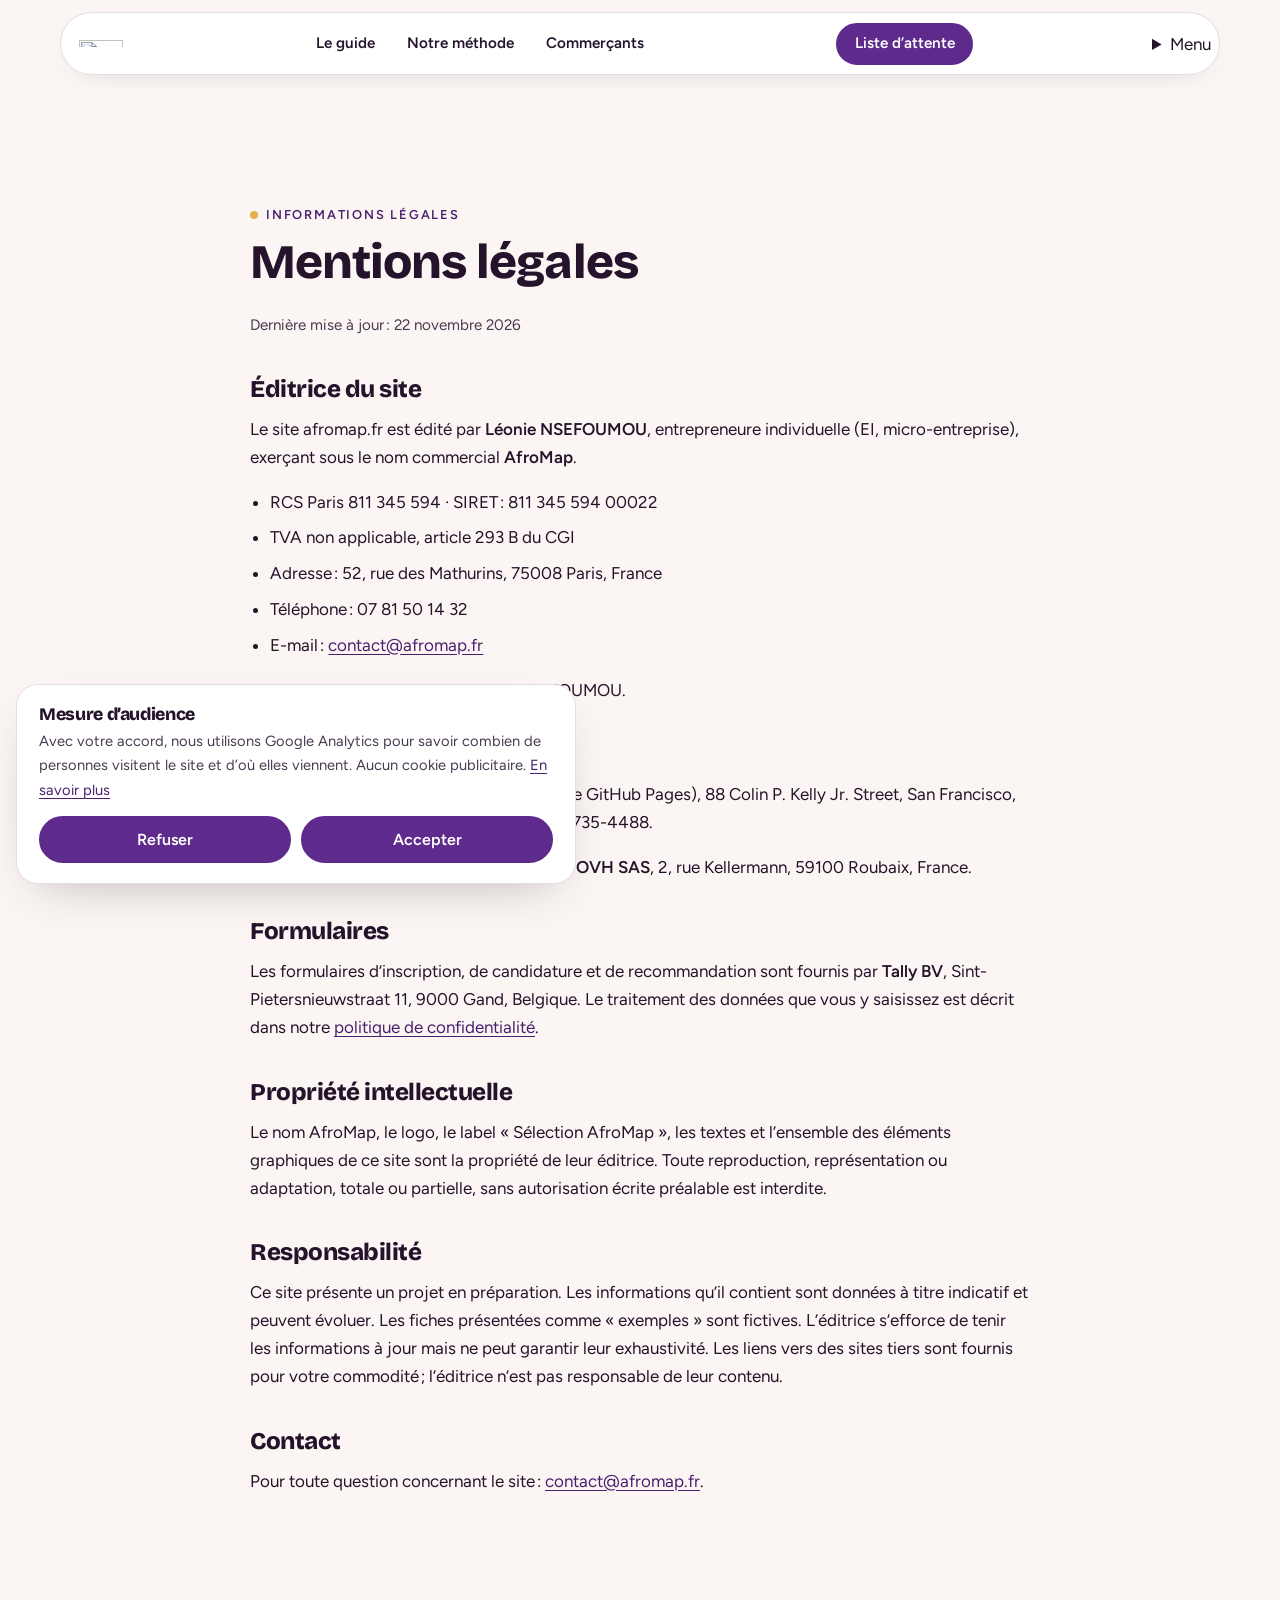
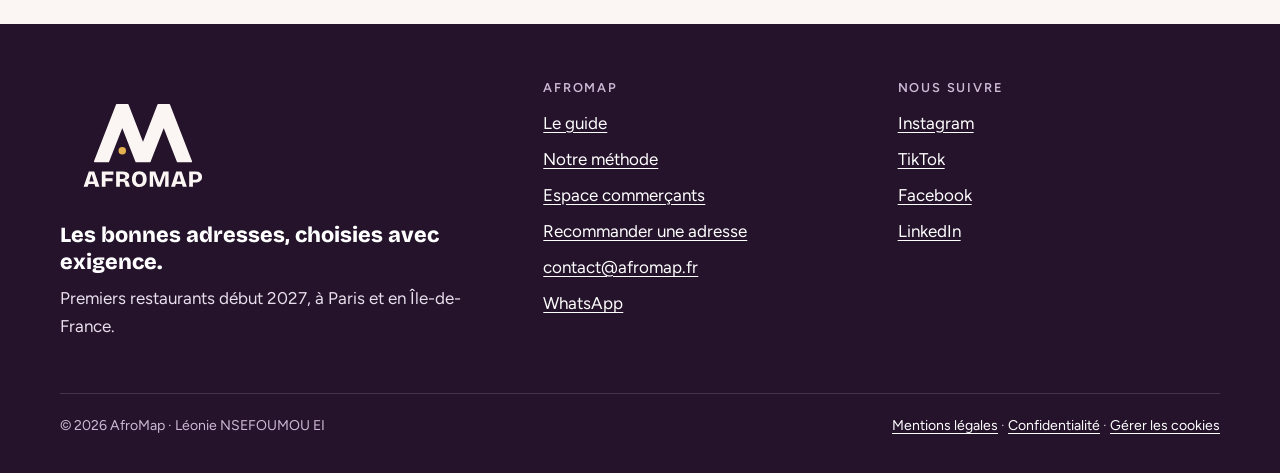
==== index.html @ 45a11609 "Add files via upload" ====
<!doctype html>
<html lang="fr">
<head>
<meta charset="utf-8">
<meta name="viewport" content="width=device-width, initial-scale=1, viewport-fit=cover">
<title>Mentions légales · AfroMap</title>
<meta name="description" content="Mentions légales du site afromap.fr : éditrice, hébergeur, propriété intellectuelle.">

<link rel="canonical" href="https://afromap.fr/mentions-legales/">
<meta name="theme-color" content="#5E2A8C">
<meta property="og:title" content="Mentions légales · AfroMap">
<meta property="og:description" content="Mentions légales du site afromap.fr.">
<meta property="og:type" content="website">
<meta property="og:url" content="https://afromap.fr/mentions-legales/">
<meta property="og:locale" content="fr_FR">
<meta property="og:image" content="https://afromap.fr/og-image.jpg?v=20261122e">
<meta property="og:image:width" content="1200">
<meta property="og:image:height" content="630">
<meta property="og:image:alt" content="AfroMap : les bonnes adresses, choisies avec exigence">
<meta name="twitter:card" content="summary_large_image">
<link rel="icon" href="/assets/img/afromap-icone.svg" type="image/svg+xml">
<link rel="apple-touch-icon" href="/apple-touch-icon.png?v=20261122e">
<link rel="preload" href="/fonts/bricolage-grotesque-latin-800-normal.woff2" as="font" type="font/woff2" crossorigin>
<link rel="preload" href="/fonts/figtree-latin-400-normal.woff2" as="font" type="font/woff2" crossorigin>
<link rel="stylesheet" href="/assets/site.css?v=20261122e">
<script type="application/ld+json">{"@context": "https://schema.org", "@type": "Organization", "name": "AfroMap", "url": "https://afromap.fr/", "logo": "https://afromap.fr/assets/img/afromap-icone.svg", "email": "contact@afromap.fr", "description": "AfroMap prépare une sélection de restaurants afro-caribéens à Paris et en Île-de-France, choisis selon cinq critères. Premiers restaurants début 2027.", "slogan": "Les bonnes adresses, choisies avec exigence.", "foundingDate": "2026-09-29", "founder": {"@type": "Person", "name": "Léonie Nsefoumou", "jobTitle": "Fondatrice d’AfroMap", "sameAs": ["https://www.linkedin.com/in/leoniensefoumou/"]}, "areaServed": {"@type": "AdministrativeArea", "name": "Île-de-France"}, "sameAs": ["https://www.instagram.com/afromap_app/", "https://www.tiktok.com/@afromap_app", "https://www.facebook.com/profile.php?id=61595257712928", "https://www.linkedin.com/company/afromap-fr/"]}</script>
</head>
<body>
<a class="skip" href="#contenu">Aller au contenu</a>
<header class="top"><div class="wrap"><nav class="nav" aria-label="Navigation principale">
<a class="brand" href="/" aria-label="AfroMap, accueil"><img src="/assets/img/afromap-logo-horizontal.svg" alt="" width="183" height="28"></a>
<ul><li><a href="/">Le guide</a></li><li><a href="/#methode">Notre méthode</a></li><li><a href="/commercants/">Commerçants</a></li></ul>
<a class="btn" href="https://tally.so/r/rjzMr5" target="_blank" rel="noopener" data-form="rjzMr5" data-place="menu">Liste d’attente</a>
<details class="menu"><summary>Menu</summary><div class="menu-panel"><ul><li><a href="/">Le guide</a></li><li><a href="/#methode">Notre méthode</a></li><li><a href="/commercants/">Commerçants</a></li></ul><a class="btn" href="https://tally.so/r/rjzMr5" target="_blank" rel="noopener" data-form="rjzMr5" data-place="menu-mobile">Liste d’attente</a></div></details>
</nav></div></header>
<main id="contenu">

<section class="sec"><div class="wrap prose">
<span class="eyebrow">Informations légales</span>
<h1>Mentions légales</h1>
<p class="updated">Dernière mise à jour : 22 novembre 2026</p>
<h2>Éditrice du site</h2>
<p>Le site afromap.fr est édité par <b>Léonie NSEFOUMOU</b>, entrepreneure individuelle (EI, micro-entreprise), exerçant sous le nom commercial <b>AfroMap</b>.</p>
<ul>
<li>RCS Paris 811 345 594 · SIRET : 811 345 594 00022</li>
<li>TVA non applicable, article 293 B du CGI</li>
<li>Adresse : 52, rue des Mathurins, 75008 Paris, France</li>
<li>Téléphone : 07 81 50 14 32</li>
<li>E-mail : <a href="mailto:contact@afromap.fr">contact@afromap.fr</a></li>
</ul>
<p>Directrice de la publication : Léonie NSEFOUMOU.</p>
<h2>Hébergement</h2>
<p>Le site est hébergé par <b>GitHub, Inc.</b> (service GitHub Pages), 88 Colin P. Kelly Jr. Street, San Francisco, CA 94107, États-Unis, téléphone : +1 (415) 735-4488.</p>
<p>Le nom de domaine est enregistré auprès d’<b>OVH SAS</b>, 2, rue Kellermann, 59100 Roubaix, France.</p>
<h2>Formulaires</h2>
<p>Les formulaires d’inscription, de candidature et de recommandation sont fournis par <b>Tally BV</b>, Sint-Pietersnieuwstraat 11, 9000 Gand, Belgique. Le traitement des données que vous y saisissez est décrit dans notre <a href="/confidentialite/">politique de confidentialité</a>.</p>
<h2>Propriété intellectuelle</h2>
<p>Le nom AfroMap, le logo, le label « Sélection AfroMap », les textes et l’ensemble des éléments graphiques de ce site sont la propriété de leur éditrice. Toute reproduction, représentation ou adaptation, totale ou partielle, sans autorisation écrite préalable est interdite.</p>
<h2>Responsabilité</h2>
<p>Ce site présente un projet en préparation. Les informations qu’il contient sont données à titre indicatif et peuvent évoluer. Les fiches présentées comme « exemples » sont fictives. L’éditrice s’efforce de tenir les informations à jour mais ne peut garantir leur exhaustivité. Les liens vers des sites tiers sont fournis pour votre commodité ; l’éditrice n’est pas responsable de leur contenu.</p>
<h2>Contact</h2>
<p>Pour toute question concernant le site : <a href="mailto:contact@afromap.fr">contact@afromap.fr</a>.</p>
</div></section>
</main>
<footer class="foot">
  <div class="thread end" aria-hidden="true"></div>
  <div class="wrap">
    <div class="foot-grid">
      <div>
        <img src="/assets/img/afromap-logo-fond-sombre.svg" alt="AfroMap" class="foot-logo" width="166" height="126">
        <p class="foot-sign">Les bonnes adresses, choisies avec exigence.</p>
        <p>Premiers restaurants début 2027, à Paris et en Île-de-France.</p>
      </div>
      <div>
        <h3>AfroMap</h3>
        <ul>
          <li><a href="/">Le guide</a></li>
          <li><a href="/#methode">Notre méthode</a></li>
          <li><a href="/commercants/">Espace commerçants</a></li>
          <li><a href="https://tally.so/r/XxZPBd" target="_blank" rel="noopener" data-form="XxZPBd" data-place="pied-de-page">Recommander une adresse</a></li>
          <li><a href="mailto:contact@afromap.fr">contact@afromap.fr</a></li>
          <li><a href="https://wa.me/33781501432" target="_blank" rel="noopener">WhatsApp</a></li>
        </ul>
      </div>
      <div>
        <h3>Nous suivre</h3>
        <ul><li><a href="https://www.instagram.com/afromap_app/" target="_blank" rel="noopener">Instagram</a></li><li><a href="https://www.tiktok.com/@afromap_app" target="_blank" rel="noopener">TikTok</a></li><li><a href="https://www.facebook.com/profile.php?id=61595257712928" target="_blank" rel="noopener">Facebook</a></li><li><a href="https://www.linkedin.com/company/afromap-fr/" target="_blank" rel="noopener">LinkedIn</a></li></ul>
      </div>
    </div>
    <div class="foot-bottom">
      <span>© 2026 AfroMap · Léonie NSEFOUMOU EI</span>
      <span><a href="/mentions-legales/">Mentions légales</a> · <a href="/confidentialite/">Confidentialité</a> · <button class="linklike" type="button" data-ck-manage>Gérer les cookies</button></span>
    </div>
  </div>
</footer>
<div class="fmodal" id="fmodal" hidden role="dialog" aria-modal="true" aria-label="Formulaire AfroMap">
  <div class="fmodal-box">
    <button class="fmodal-close" type="button" aria-label="Fermer le formulaire">×</button>
    <iframe title="Formulaire AfroMap" loading="lazy"></iframe>
    <p class="fmodal-alt">Le formulaire ne s’affiche pas ? <a href="#" target="_blank" rel="noopener">Ouvrir dans un nouvel onglet</a>.</p>
  </div>
</div>
<div class="ck" id="ck" role="dialog" aria-labelledby="ck-t" aria-describedby="ck-d" hidden>
  <h2 id="ck-t">Mesure d’audience</h2>
  <p id="ck-d">Avec votre accord, nous utilisons Google Analytics pour savoir combien de personnes visitent le site et d’où elles viennent. Aucun cookie publicitaire. <a href="/confidentialite/">En savoir plus</a></p>
  <div class="ck-btns"><button class="btn" id="ck-no" type="button">Refuser</button><button class="btn" id="ck-yes" type="button">Accepter</button></div>
</div>
<script src="/assets/site.js?v=20261122e" defer></script>
</body>
</html>
---- assets/site.css ----
/* =========================================================
   AfroMap · feuille de style commune (charte v1.2)
   Violet #5E2A8C · Crème #FBF6F3 · Encre #24132B
   Or #E2B04F (détails seulement) · Rose #D12864 (rare, formes)
   ========================================================= */
@font-face{font-family:"Bricolage Grotesque";src:url("/fonts/bricolage-grotesque-latin-800-normal.woff2") format("woff2");font-weight:800;font-display:swap}
@font-face{font-family:"Bricolage Grotesque";src:url("/fonts/bricolage-grotesque-latin-700-normal.woff2") format("woff2");font-weight:700;font-display:swap}
@font-face{font-family:"Figtree";src:url("/fonts/figtree-latin-400-normal.woff2") format("woff2");font-weight:400;font-display:swap}
@font-face{font-family:"Figtree";src:url("/fonts/figtree-latin-600-normal.woff2") format("woff2");font-weight:600;font-display:swap}

:root{
  --violet:#5E2A8C; --violet-ink:#4A1F70; --violet-soft:#EFE7F5;
  --creme:#FBF6F3; --blanc:#FFFFFF; --encre:#24132B; --muted:#4A3B52;
  --or:#E2B04F; --rose:#D12864; --ligne:#E7DCE6;
  --r:22px; --r-sm:14px; --wrap:1160px;
  --titre:"Bricolage Grotesque",Georgia,serif; --texte:"Figtree",system-ui,-apple-system,"Segoe UI",sans-serif;
  --ombre:0 18px 50px -24px rgba(36,19,43,.35);
}
*,*::before,*::after{box-sizing:border-box}
html{scroll-behavior:smooth;-webkit-text-size-adjust:100%}
@media (prefers-reduced-motion:reduce){html{scroll-behavior:auto}*{transition:none!important;animation:none!important}}
body{margin:0;background:var(--creme);color:var(--encre);font:400 1.0625rem/1.65 var(--texte)}
img,svg{display:block;max-width:100%}
a{color:var(--violet-ink);text-underline-offset:3px}
a:hover{color:var(--violet)}
:focus-visible{outline:3px solid var(--violet);outline-offset:3px;border-radius:6px}
h1,h2,h3{font-family:var(--titre);font-weight:800;line-height:1.08;letter-spacing:-.02em;margin:0 0 .5em;color:var(--encre)}
h1{font-size:clamp(2.35rem,6vw,4.1rem)}
h2{font-size:clamp(1.9rem,4.2vw,2.9rem)}
h3{font-size:1.3rem;letter-spacing:-.01em}
p{margin:0 0 1em}
.wrap{width:min(100% - 40px,var(--wrap));margin-inline:auto}
.skip{position:absolute;left:-999px;top:8px;background:var(--encre);color:#fff;padding:10px 16px;border-radius:999px;z-index:100}
.skip:focus{left:12px}
.sr{position:absolute;width:1px;height:1px;overflow:hidden;clip:rect(0 0 0 0);white-space:nowrap}

/* ---------- Boutons ---------- */
.btn{display:inline-flex;align-items:center;justify-content:center;gap:.5em;min-height:48px;padding:.75em 1.4em;border-radius:999px;border:2px solid var(--violet);background:var(--violet);color:#fff;font:600 1rem/1.2 var(--texte);text-decoration:none;cursor:pointer;transition:background .2s,transform .2s}
.btn:hover{background:var(--violet-ink);border-color:var(--violet-ink);color:#fff;transform:translateY(-1px)}
.btn-ghost{background:transparent;color:var(--violet-ink)}
.btn-ghost:hover{background:var(--violet-soft);color:var(--violet-ink)}
.btn-creme{background:var(--creme);border-color:var(--creme);color:var(--violet-ink)}
.btn-creme:hover{background:#fff;border-color:#fff;color:var(--violet-ink)}
.link-arrow{font-weight:600;text-decoration:none;color:var(--violet-ink)}
.link-arrow::after{content:" →"}
.link-arrow:hover{text-decoration:underline}

/* ---------- En-tête ---------- */
.top{position:sticky;top:0;z-index:50;padding:12px 0;background:linear-gradient(var(--creme) 70%,rgba(251,246,243,0))}
.nav{display:flex;align-items:center;justify-content:space-between;gap:16px;background:#fff;border:1px solid var(--ligne);border-radius:999px;padding:8px 8px 8px 18px;box-shadow:0 8px 30px -22px rgba(36,19,43,.4)}
.brand{display:flex;align-items:center;gap:10px;text-decoration:none;color:var(--violet)}
.brand img{width:44px;height:auto}
.brand span{font:800 1.35rem/1 var(--titre);letter-spacing:-.02em;color:var(--violet)}
.nav ul{display:flex;gap:4px;list-style:none;margin:0;padding:0}
.nav ul a{display:block;padding:10px 14px;border-radius:999px;text-decoration:none;color:var(--encre);font-weight:600;font-size:.95rem}
.nav ul a:hover,.nav ul a[aria-current="page"]{background:var(--violet-soft);color:var(--violet-ink)}
.nav .btn{min-height:42px;padding:.55em 1.1em;font-size:.95rem}
@media (max-width:820px){.nav ul{display:none}.brand span{font-size:1.2rem}}

/* ---------- Sections ---------- */
.sec{padding:clamp(64px,9vw,112px) 0}
.sec-tight{padding:clamp(40px,6vw,72px) 0}
.eyebrow{display:inline-flex;align-items:center;gap:8px;font:600 .8rem/1 var(--texte);letter-spacing:.14em;text-transform:uppercase;color:var(--violet-ink);margin-bottom:16px}
.eyebrow::before{content:"";width:8px;height:8px;border-radius:50%;background:var(--or)}
.lead{font-size:clamp(1.1rem,2vw,1.28rem);color:var(--muted);max-width:640px}
.center{text-align:center}.center .lead{margin-inline:auto}
.band{background:var(--violet);color:var(--creme)}
.band h2,.band h3{color:#fff}
.band .eyebrow{color:#F3E8FA}
.band .lead,.band p{color:#F3E8FA}
.white{background:#fff}
.note{font-size:.9rem;color:var(--muted)}
.badge-demo{display:inline-block;font:600 .72rem/1 var(--texte);letter-spacing:.08em;text-transform:uppercase;padding:6px 10px;border-radius:999px;background:var(--encre);color:#fff}

/* ---------- Hero ---------- */
.hero{padding:clamp(16px,3vw,28px) 0 clamp(56px,8vw,96px)}
.hero-grid{position:relative;display:grid;grid-template-columns:1.15fr 1fr;align-items:end;min-height:min(78vh,680px);border-radius:32px;overflow:hidden;background:var(--encre)}
.hero-visual{position:absolute;inset:0}
.hero-visual img{width:100%;height:100%;object-fit:cover}
.photo-slot{position:absolute;inset:0;display:grid;place-items:end start;padding:22px;background:
  radial-gradient(120% 90% at 85% 10%,#7B3FAF 0%,rgba(94,42,140,0) 55%),
  radial-gradient(90% 80% at 10% 100%,#3A1A57 0%,rgba(58,26,87,0) 60%),
  linear-gradient(135deg,#4A1F70,#24132B)}
.photo-slot small{font-size:.78rem;color:rgba(251,246,243,.7);letter-spacing:.06em}
.hero-text{position:relative;padding:clamp(28px,5vw,56px);color:#fff;align-self:center}
.hero-text h1{color:#fff;margin-bottom:.4em}
.hero-text p{color:#F3E8FA;font-size:clamp(1.05rem,1.8vw,1.2rem);max-width:520px}
.pill{display:inline-flex;align-items:center;gap:8px;padding:8px 14px;border-radius:999px;background:rgba(251,246,243,.14);border:1px solid rgba(251,246,243,.25);color:#fff;font-weight:600;font-size:.88rem;margin-bottom:22px}
.pill::before{content:"";width:8px;height:8px;border-radius:50%;background:var(--or)}
.hero-card{position:relative;margin:clamp(16px,3vw,32px);background:var(--creme);border-radius:var(--r);padding:clamp(22px,3vw,32px);box-shadow:var(--ombre);align-self:end}
.hero-card h2{font-size:1.45rem;margin-bottom:.3em}
.hero-card p{color:var(--muted);font-size:.98rem}
.hero-sub{display:block;margin-top:14px;text-align:center}
@media (max-width:900px){
  .hero-grid{grid-template-columns:1fr;min-height:0}
  .hero-text{padding-top:72px}
  .hero-card{margin:0 14px 14px}
}

/* ---------- Formulaire de pré-inscription ---------- */
.mini-form{display:grid;gap:12px}
.mini-form label{font-weight:600;font-size:.92rem}
.mini-form input{width:100%;min-height:48px;padding:12px 16px;border:1.5px solid #D9C9DC;border-radius:14px;background:#fff;font:inherit;color:var(--encre)}
.mini-form input:focus{border-color:var(--violet);outline:none;box-shadow:0 0 0 3px rgba(94,42,140,.18)}
.mini-form .row{display:grid;grid-template-columns:1fr 1fr;gap:12px}
.mini-form .btn{width:100%}
.mini-form .err{color:#8A1240;font-size:.88rem;min-height:1.2em;margin:0}
@media (max-width:460px){.mini-form .row{grid-template-columns:1fr}}

/* ---------- Grilles et cartes ---------- */
.grid{display:grid;gap:20px}
.g2{grid-template-columns:repeat(2,1fr)}
.g3{grid-template-columns:repeat(3,1fr)}
.g4{grid-template-columns:repeat(4,1fr)}
@media (max-width:980px){.g4{grid-template-columns:repeat(2,1fr)}.g3{grid-template-columns:1fr 1fr}}
@media (max-width:680px){.g2,.g3,.g4{grid-template-columns:1fr}}
.card{background:#fff;border:1px solid var(--ligne);border-radius:var(--r);padding:clamp(22px,3vw,30px)}
.card h3{margin-bottom:.4em}
.card p:last-child{margin-bottom:0}
.card .ico{width:46px;height:46px;border-radius:14px;background:var(--violet-soft);display:grid;place-items:center;margin-bottom:18px;color:var(--violet)}
.num{font:800 2.4rem/1 var(--titre);color:var(--violet);letter-spacing:-.03em;margin-bottom:14px;display:block}
.num::after{content:"";display:block;width:28px;height:3px;background:var(--or);border-radius:3px;margin-top:12px}

/* Problème : récit */
.story{display:grid;grid-template-columns:.9fr 1.1fr;gap:clamp(28px,5vw,64px);align-items:start}
.story-text p{font-size:clamp(1.08rem,1.8vw,1.22rem);color:var(--muted)}
.story-text p.quote{font-family:var(--titre);font-weight:700;font-size:clamp(1.3rem,2.4vw,1.6rem);color:var(--violet-ink);line-height:1.25}
@media (max-width:860px){.story{grid-template-columns:1fr}}

/* Aperçu du guide */
.chips{display:flex;flex-wrap:wrap;gap:8px;margin:0 0 24px;padding:0;list-style:none}
.chips li{padding:9px 16px;border-radius:999px;border:1.5px solid var(--ligne);background:#fff;font-weight:600;font-size:.92rem;color:var(--muted)}
.chips li.on{background:var(--violet);border-color:var(--violet);color:#fff}
.chips li small{font-weight:600;font-size:.7rem;margin-left:6px;color:var(--muted);letter-spacing:.04em;text-transform:uppercase}
.searchbar{display:flex;align-items:center;gap:12px;background:#fff;border:1.5px solid var(--ligne);border-radius:999px;padding:12px 18px;margin-bottom:16px;color:var(--muted)}
.searchbar span{flex:1;min-width:0;white-space:nowrap;overflow:hidden;text-overflow:ellipsis}
.searchbar em{font-style:normal;font-size:.75rem;font-weight:600;letter-spacing:.06em;text-transform:uppercase;background:var(--violet-soft);color:var(--violet-ink);padding:6px 10px;border-radius:999px}
.place{background:#fff;border:1px solid var(--ligne);border-radius:var(--r);overflow:hidden;display:flex;flex-direction:column}
.place-img{position:relative;aspect-ratio:4/3;background:linear-gradient(140deg,#EFE7F5,#E5D5EF)}
.place-img .badge-demo{position:absolute;top:12px;left:12px}
.place-img .slot{position:absolute;inset:0;display:grid;place-items:center;color:var(--violet);opacity:.55}
.place-body{padding:20px;display:flex;flex-direction:column;gap:8px;flex:1}
.place-body h3{font-size:1.15rem;margin:0}
.meta{font-size:.9rem;color:var(--muted);margin:0}
.why{margin-top:auto;border-top:1px dashed var(--ligne);padding-top:12px;font-size:.92rem}
.why b{display:block;color:var(--violet-ink);font-size:.82rem;letter-spacing:.04em;text-transform:uppercase;margin-bottom:4px}

/* Sélection vs Référencée */
.compare{display:grid;grid-template-columns:1fr 1fr;gap:20px;margin-top:36px}
.compare .card{position:relative}
.compare .sel{border:2px solid var(--violet)}
.tag{display:inline-flex;align-items:center;gap:8px;padding:7px 13px;border-radius:999px;font:600 .82rem/1 var(--texte);margin-bottom:16px}
.tag-sel{background:var(--violet);color:#fff}
.tag-sel::before{content:"";width:7px;height:7px;border-radius:50%;background:var(--or)}
.tag-ref{background:#F1ECEF;color:var(--encre)}
.compare ul{margin:0;padding-left:1.1em}
.compare li{margin-bottom:.4em}
@media (max-width:760px){.compare{grid-template-columns:1fr}}

/* Bandeau restaurateurs */
.promo{display:grid;grid-template-columns:1.4fr auto;gap:28px;align-items:center;border-radius:32px;padding:clamp(28px,5vw,56px)}
@media (max-width:760px){.promo{grid-template-columns:1fr}}

/* Fondatrice */
.founder{display:grid;grid-template-columns:320px 1fr;gap:clamp(28px,5vw,64px);align-items:center}
.founder-photo{position:relative;aspect-ratio:4/5;border-radius:28px;overflow:hidden;background:var(--violet-soft);display:grid;place-items:center;font:800 3rem var(--titre);color:var(--violet)}
.founder-photo img{position:absolute;inset:0;width:100%;height:100%;object-fit:cover}
.founder-sign{font:800 1.2rem/1.2 var(--titre);color:var(--violet-ink);margin-top:20px}
.founder-sign span{display:block;font:400 .95rem var(--texte);color:var(--muted)}
@media (max-width:820px){.founder{grid-template-columns:1fr}.founder-photo{max-width:300px}}

/* FAQ */
.faq{max-width:820px;margin:32px auto 0}
.faq details{background:#fff;border:1px solid var(--ligne);border-radius:var(--r-sm);margin-bottom:12px}
.faq summary{cursor:pointer;list-style:none;padding:18px 54px 18px 22px;font-weight:600;position:relative}
.faq summary::-webkit-details-marker{display:none}
.faq summary::after{content:"+";position:absolute;right:20px;top:50%;transform:translateY(-50%);font:700 1.5rem/1 var(--titre);color:var(--violet)}
.faq details[open] summary::after{content:"–"}
.faq details p{padding:0 22px 4px;color:var(--muted)}

/* Offres */
.offer{display:flex;flex-direction:column;align-items:flex-start}
.offer .price{font:800 2rem/1 var(--titre);color:var(--violet);margin:6px 0 14px}
.offer .price small{font:600 .95rem var(--texte);color:var(--muted)}
.ribbon{border-radius:var(--r);padding:20px 24px;margin-bottom:24px;display:flex;gap:14px;align-items:flex-start}
.ribbon::before{content:"";flex:none;width:10px;height:10px;margin-top:8px;border-radius:50%;background:var(--or)}

/* Étapes */
.steps{counter-reset:s;display:grid;gap:16px;margin-top:32px}
.steps li{list-style:none;counter-increment:s;display:grid;grid-template-columns:54px 1fr;gap:16px;align-items:start;background:#fff;border:1px solid var(--ligne);border-radius:var(--r);padding:20px}
.steps li::before{content:counter(s);width:54px;height:54px;border-radius:16px;background:var(--violet);color:#fff;display:grid;place-items:center;font:800 1.4rem var(--titre)}
.steps h3{font-size:1.1rem;margin:4px 0 4px}
.steps p{margin:0;color:var(--muted)}
.steps{padding:0}

/* CTA final */
.final{display:grid;grid-template-columns:1.2fr 1fr;gap:20px}
.final .card{padding:clamp(26px,4vw,40px)}
@media (max-width:860px){.final{grid-template-columns:1fr}}

/* Pages légales */
.prose{max-width:780px}
.prose h2{margin-top:1.6em;font-size:1.5rem}
.prose h1{font-size:clamp(2rem,5vw,3rem)}
.prose .updated{color:var(--muted);font-size:.95rem}
.prose ul{padding-left:1.2em}
.prose li{margin-bottom:.45em}

/* ---------- Pied de page ---------- */
.foot{background:var(--encre);color:#E9DFEC;padding:56px 0 36px;margin-top:0}
.foot a{color:#fff}
.foot-grid{display:grid;grid-template-columns:1.4fr 1fr 1fr;gap:32px}
.foot-sign{font:800 1.35rem/1.25 var(--titre);color:#fff;margin:16px 0 8px}
.foot h3{font:600 .8rem var(--texte);letter-spacing:.14em;text-transform:uppercase;color:#CDB9D6;margin-bottom:14px}
.foot ul{list-style:none;margin:0;padding:0}
.foot li{margin-bottom:8px}
.foot button.linklike{background:none;border:0;padding:0;font:inherit;color:#fff;text-decoration:underline;text-underline-offset:3px;cursor:pointer}
.foot-bottom{border-top:1px solid rgba(255,255,255,.14);margin-top:36px;padding-top:20px;font-size:.88rem;color:#CDB9D6;display:flex;flex-wrap:wrap;gap:8px 20px;justify-content:space-between}
@media (max-width:760px){.foot-grid{grid-template-columns:1fr}}

/* ---------- Barre d'action mobile ---------- */
.mcta{position:fixed;left:12px;right:12px;bottom:12px;z-index:40;display:none}
.mcta .btn{width:100%;box-shadow:var(--ombre)}
@media (max-width:680px){.mcta{display:block;transition:opacity .25s,transform .25s}.mcta.off{opacity:0;transform:translateY(120%);pointer-events:none}body{padding-bottom:80px}}

/* ---------- Fenêtre formulaire ---------- */
.fmodal{position:fixed;inset:0;z-index:90;background:rgba(36,19,43,.6);display:grid;place-items:center;padding:16px}
.fmodal[hidden]{display:none}
.fmodal-box{position:relative;width:min(720px,100%);height:min(88vh,860px);background:var(--creme);border-radius:var(--r);overflow:hidden;display:flex;flex-direction:column}
.fmodal-box iframe{flex:1;width:100%;border:0}
.fmodal-close{position:absolute;top:10px;right:10px;width:44px;height:44px;border-radius:50%;border:0;background:#fff;box-shadow:0 4px 14px rgba(0,0,0,.15);font-size:1.4rem;cursor:pointer;color:var(--encre)}
.fmodal-alt{padding:10px 18px;font-size:.88rem;color:var(--muted);border-top:1px solid var(--ligne);margin:0}

/* ---------- Bandeau cookies ---------- */
.ck{position:fixed;left:16px;right:16px;bottom:16px;z-index:95;max-width:560px;background:#fff;border:1px solid var(--ligne);border-radius:var(--r);box-shadow:var(--ombre);padding:20px 22px}
.ck[hidden]{display:none}
.ck h2{font-size:1.1rem;margin-bottom:.3em}
.ck p{font-size:.92rem;color:var(--muted);margin-bottom:14px}
.ck-btns{display:grid;grid-template-columns:1fr 1fr;gap:10px}
.ck-btns .btn{min-height:44px}
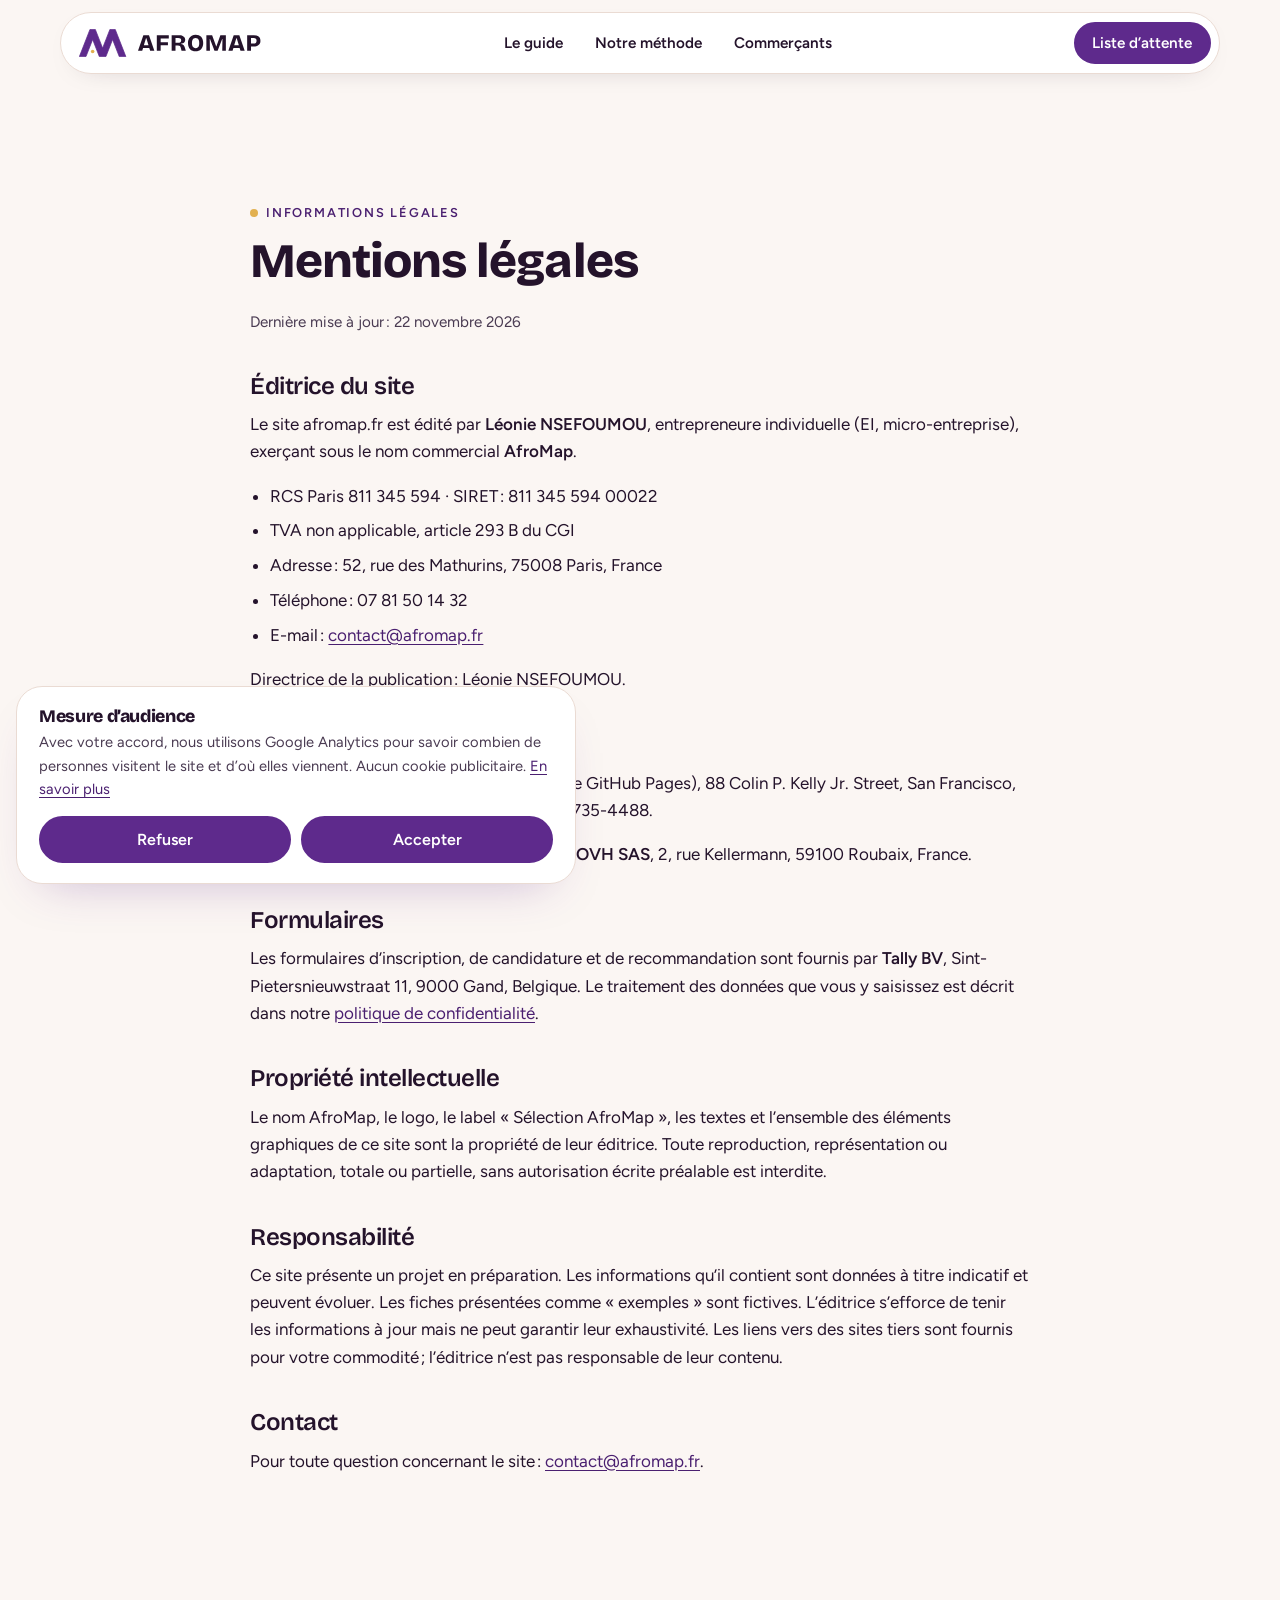
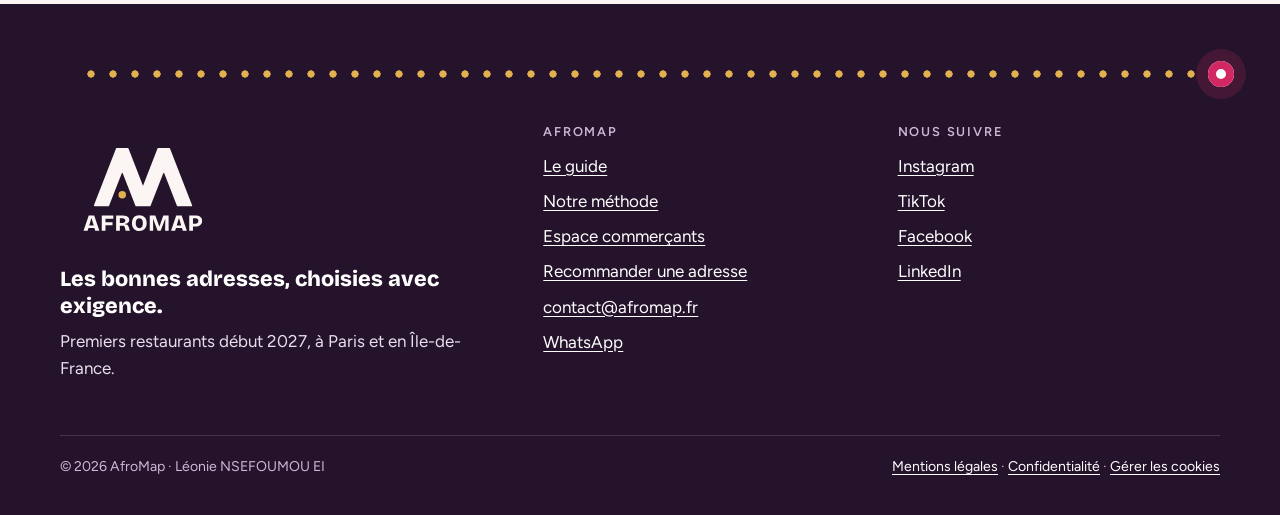
==== commit 3cea2521: "Refonte reparation Refonte reparation" ====
--- a/index.html
+++ b/index.html
@@ -13,22 +13,22 @@
 <meta property="og:type" content="website">
 <meta property="og:url" content="https://afromap.fr/mentions-legales/">
 <meta property="og:locale" content="fr_FR">
-<meta property="og:image" content="https://afromap.fr/og-image.jpg?v=20261122e">
+<meta property="og:image" content="https://afromap.fr/og-image.jpg?v=20261122f">
 <meta property="og:image:width" content="1200">
 <meta property="og:image:height" content="630">
 <meta property="og:image:alt" content="AfroMap : les bonnes adresses, choisies avec exigence">
 <meta name="twitter:card" content="summary_large_image">
 <link rel="icon" href="/assets/img/afromap-icone.svg" type="image/svg+xml">
-<link rel="apple-touch-icon" href="/apple-touch-icon.png?v=20261122e">
+<link rel="apple-touch-icon" href="/apple-touch-icon.png?v=20261122f">
 <link rel="preload" href="/fonts/bricolage-grotesque-latin-800-normal.woff2" as="font" type="font/woff2" crossorigin>
 <link rel="preload" href="/fonts/figtree-latin-400-normal.woff2" as="font" type="font/woff2" crossorigin>
-<link rel="stylesheet" href="/assets/site.css?v=20261122e">
+<link rel="stylesheet" href="/site.css?v=20261122f">
 <script type="application/ld+json">{"@context": "https://schema.org", "@type": "Organization", "name": "AfroMap", "url": "https://afromap.fr/", "logo": "https://afromap.fr/assets/img/afromap-icone.svg", "email": "contact@afromap.fr", "description": "AfroMap prépare une sélection de restaurants afro-caribéens à Paris et en Île-de-France, choisis selon cinq critères. Premiers restaurants début 2027.", "slogan": "Les bonnes adresses, choisies avec exigence.", "foundingDate": "2026-09-29", "founder": {"@type": "Person", "name": "Léonie Nsefoumou", "jobTitle": "Fondatrice d’AfroMap", "sameAs": ["https://www.linkedin.com/in/leoniensefoumou/"]}, "areaServed": {"@type": "AdministrativeArea", "name": "Île-de-France"}, "sameAs": ["https://www.instagram.com/afromap_app/", "https://www.tiktok.com/@afromap_app", "https://www.facebook.com/profile.php?id=61595257712928", "https://www.linkedin.com/company/afromap-fr/"]}</script>
 </head>
 <body>
 <a class="skip" href="#contenu">Aller au contenu</a>
 <header class="top"><div class="wrap"><nav class="nav" aria-label="Navigation principale">
-<a class="brand" href="/" aria-label="AfroMap, accueil"><img src="/assets/img/afromap-logo-horizontal.svg" alt="" width="183" height="28"></a>
+<a class="brand" href="/" aria-label="AfroMap, accueil"><img src="/afromap-logo-horizontal.svg" alt="" width="183" height="28"></a>
 <ul><li><a href="/">Le guide</a></li><li><a href="/#methode">Notre méthode</a></li><li><a href="/commercants/">Commerçants</a></li></ul>
 <a class="btn" href="https://tally.so/r/rjzMr5" target="_blank" rel="noopener" data-form="rjzMr5" data-place="menu">Liste d’attente</a>
 <details class="menu"><summary>Menu</summary><div class="menu-panel"><ul><li><a href="/">Le guide</a></li><li><a href="/#methode">Notre méthode</a></li><li><a href="/commercants/">Commerçants</a></li></ul><a class="btn" href="https://tally.so/r/rjzMr5" target="_blank" rel="noopener" data-form="rjzMr5" data-place="menu-mobile">Liste d’attente</a></div></details>
@@ -105,6 +105,6 @@
   <p id="ck-d">Avec votre accord, nous utilisons Google Analytics pour savoir combien de personnes visitent le site et d’où elles viennent. Aucun cookie publicitaire. <a href="/confidentialite/">En savoir plus</a></p>
   <div class="ck-btns"><button class="btn" id="ck-no" type="button">Refuser</button><button class="btn" id="ck-yes" type="button">Accepter</button></div>
 </div>
-<script src="/assets/site.js?v=20261122e" defer></script>
+<script src="/site.js?v=20261122f" defer></script>
 </body>
 </html>
--- a/site.css
+++ b/site.css
@@ -0,0 +1,310 @@
+/* =========================================================
+   AfroMap · feuille de style commune (brand kit « Final et vérifié », novembre 2026)
+   Violet #5E2A8C · Crème #FBF6F3 · Encre #24132B
+   Or #E2B04F (détails seulement) · Rose #D12864 (rare, formes)
+   ========================================================= */
+@font-face{font-family:"Bricolage Grotesque";src:url("/fonts/bricolage-grotesque-latin-800-normal.woff2") format("woff2");font-weight:800;font-display:swap}
+@font-face{font-family:"Bricolage Grotesque";src:url("/bricolage-grotesque-latin-600-normal.woff2") format("woff2");font-weight:600;font-display:swap}
+@font-face{font-family:"Figtree";src:url("/fonts/figtree-latin-400-normal.woff2") format("woff2");font-weight:400;font-display:swap}
+@font-face{font-family:"Figtree";src:url("/fonts/figtree-latin-600-normal.woff2") format("woff2");font-weight:600;font-display:swap}
+
+:root{
+  --violet:#5E2A8C; --violet-ink:#4A1F70; --violet-soft:#EFE7F5;
+  --creme:#FBF6F3; --blanc:#FFFFFF; --encre:#24132B; --muted:#4A3B52;
+  --or:#E2B04F; --rose:#D12864; --ligne:#E7DCE6;
+  --r:22px; --r-sm:14px; --wrap:1160px;
+  --titre:"Bricolage Grotesque",Georgia,serif; --texte:"Figtree",system-ui,-apple-system,"Segoe UI",sans-serif;
+  --ombre:0 18px 50px -24px rgba(36,19,43,.35);
+}
+*,*::before,*::after{box-sizing:border-box}
+html{scroll-padding-top:36px;scroll-behavior:smooth;-webkit-text-size-adjust:100%}
+@media (prefers-reduced-motion:reduce){html{scroll-behavior:auto}*{transition:none!important;animation:none!important}}
+b,strong{font-weight:600}
+body{margin:0;background:var(--creme);color:var(--encre);font:400 1.0625rem/1.6 var(--texte)}
+img,svg{display:block;max-width:100%}
+a{color:var(--violet-ink);text-underline-offset:3px}
+a:hover{color:var(--violet)}
+:focus-visible{outline:3px solid var(--violet);outline-offset:3px;border-radius:6px}
+h1,h2,h3{font-family:var(--titre);font-weight:800;line-height:1.08;letter-spacing:-.02em;margin:0 0 .5em;color:var(--encre)}
+h1{font-size:clamp(2.35rem,5vw,3.5rem);line-height:1.05}
+h2{font-size:clamp(1.875rem,3.2vw,2.25rem);line-height:1.1}
+h3{font-size:1.375rem;font-weight:600;line-height:1.2;letter-spacing:-.01em}
+p{margin:0 0 1em}
+.wrap{width:min(100% - 40px,var(--wrap));margin-inline:auto}
+.skip{position:absolute;left:-999px;top:8px;background:var(--encre);color:#fff;padding:10px 16px;border-radius:999px;z-index:100}
+.skip:focus{left:12px}
+.sr{position:absolute;width:1px;height:1px;overflow:hidden;clip:rect(0 0 0 0);white-space:nowrap}
+
+/* ---------- Boutons ---------- */
+.btn{display:inline-flex;align-items:center;justify-content:center;gap:.5em;min-height:48px;padding:.75em 1.4em;border-radius:999px;border:2px solid var(--violet);background:var(--violet);color:#fff;font:600 1rem/1.2 var(--texte);text-decoration:none;cursor:pointer;transition:background .2s,transform .2s}
+.btn:hover{background:var(--violet-ink);border-color:var(--violet-ink);color:#fff;transform:translateY(-1px)}
+.btn-ghost{background:transparent;color:var(--violet-ink)}
+.btn-ghost:hover{background:var(--violet-soft);color:var(--violet-ink)}
+.btn-creme{background:var(--creme);border-color:var(--creme);color:var(--violet-ink)}
+.btn-creme:hover{background:#fff;border-color:#fff;color:var(--violet-ink)}
+.link-arrow{font-weight:600;text-decoration:none;color:var(--violet-ink)}
+.link-arrow::after{content:" →"}
+.link-arrow:hover{text-decoration:underline}
+
+/* ---------- En-tête ---------- */
+.top{position:sticky;top:0;z-index:50;padding:12px 0;background:transparent}
+.nav{display:flex;align-items:center;justify-content:space-between;gap:16px;background:#fff;border:1px solid var(--ligne);border-radius:999px;padding:8px 8px 8px 18px;box-shadow:0 8px 30px -22px rgba(36,19,43,.4)}
+.brand{display:flex;align-items:center;flex:none;text-decoration:none}
+.brand img{width:183px;height:auto}
+.nav ul{display:flex;gap:4px;list-style:none;margin:0;padding:0}
+.nav ul a{display:block;padding:10px 14px;border-radius:999px;text-decoration:none;color:var(--encre);font-weight:600;font-size:.95rem}
+.nav ul a:hover,.nav ul a[aria-current="page"]{background:var(--violet-soft);color:var(--violet-ink)}
+.nav .btn{min-height:42px;padding:.55em 1.1em;font-size:.95rem}
+.menu{display:none}
+@media (max-width:860px){
+  .nav{position:relative}
+  .nav>ul,.nav>.btn{display:none}
+  .brand img{width:170px}
+  .menu{display:block}
+  .menu summary{display:flex;align-items:center;min-height:44px;padding:0 18px;border-radius:999px;background:var(--violet);color:var(--creme);font-weight:600;cursor:pointer;list-style:none}
+  .menu summary::-webkit-details-marker{display:none}
+  .menu-panel{position:absolute;top:calc(100% + 8px);left:0;right:0;display:grid;gap:8px;padding:12px;background:#fff;border:1px solid var(--ligne);border-radius:var(--r);box-shadow:var(--ombre)}
+  .menu .menu-panel ul{flex-direction:column}
+  .menu .menu-panel ul a{min-height:48px;padding:11px 14px;font-size:1rem}
+  .menu .menu-panel .btn{min-height:48px}
+  .menu:not([open]) .menu-panel{display:none}
+}
+@media (max-width:359px){.top .wrap{width:calc(100% - 24px)}.top .nav{gap:8px;padding-left:12px}.brand img{width:156px}.menu summary{padding:0 14px}}
+
+
+/* ---------- Sections ---------- */
+.sec{padding:clamp(64px,9vw,112px) 0}
+.sec-tight{padding:clamp(40px,6vw,72px) 0}
+.eyebrow{display:inline-flex;align-items:center;gap:8px;font:600 .8rem/1 var(--texte);letter-spacing:.14em;text-transform:uppercase;color:var(--violet-ink);margin-bottom:16px}
+.eyebrow::before{content:"";width:8px;height:8px;border-radius:50%;background:var(--or)}
+.lead{font-size:1.125rem;color:var(--muted);max-width:640px}
+.center{text-align:center}.center .lead{margin-inline:auto}
+.band{background:var(--violet);color:var(--creme)}
+.band h2,.band h3{color:#fff}
+.band .lead,.band p{color:#F3E8FA}
+.white{background:var(--creme)}
+.band .eyebrow,.violet>.wrap>.eyebrow{color:var(--or)}
+.violet{background:var(--violet)}
+.violet>.wrap>h2,.violet>.wrap>.lead{color:var(--creme)}
+.violet :focus-visible,.band :focus-visible{outline-color:var(--or)}
+
+.note{font-size:.9rem;color:var(--muted)}
+.badge-demo{display:inline-block;font:600 .75rem/1 var(--texte);letter-spacing:.08em;text-transform:uppercase;padding:6px 10px;border-radius:999px;background:var(--encre);color:#fff}
+
+/* ---------- Hero ---------- */
+.hero{padding:clamp(16px,3vw,28px) 0 clamp(56px,8vw,96px)}
+.hero-grid{position:relative;display:grid;grid-template-columns:1.15fr 1fr;align-items:end;min-height:min(78vh,680px);border-radius:32px;overflow:hidden;background:var(--encre)}
+.hero-visual{position:absolute;inset:0}
+.hero-visual img{width:100%;height:100%;object-fit:cover}
+.photo-slot{position:absolute;inset:0;display:grid;place-items:end start;padding:22px;background:
+  radial-gradient(120% 90% at 85% 10%,#7B3FAF 0%,rgba(94,42,140,0) 55%),
+  radial-gradient(90% 80% at 10% 100%,#3A1A57 0%,rgba(58,26,87,0) 60%),
+  linear-gradient(135deg,#4A1F70,#24132B)}
+.photo-slot small{font-size:.78rem;color:rgba(251,246,243,.7);letter-spacing:.06em}
+.hero-text{position:relative;padding:clamp(28px,5vw,56px);color:#fff;align-self:center}
+.hero-text h1{color:#fff;margin-bottom:.4em}
+.hero-text p{color:#F3E8FA;font-size:1.125rem;max-width:520px}
+.pill{display:inline-flex;align-items:center;gap:8px;padding:8px 14px;border-radius:999px;background:rgba(251,246,243,.14);border:1px solid rgba(251,246,243,.25);color:#fff;font-weight:600;font-size:.88rem;margin-bottom:22px}
+.pill::before{content:"";flex:none;width:8px;height:8px;border-radius:50%;background:var(--or)}
+.hero-card{position:relative;margin:clamp(16px,3vw,32px);background:var(--creme);border-radius:var(--r);padding:clamp(22px,3vw,32px);box-shadow:var(--ombre);align-self:end}
+.hero-card h2{font-size:1.375rem;font-weight:600;margin-bottom:.3em}
+.hero-card p{color:var(--muted);font-size:.98rem}
+.hero-sub{display:block;margin-top:14px;text-align:center}
+@media (max-width:900px){
+  .hero-grid{grid-template-columns:1fr;min-height:0}
+  .hero-text{padding-top:72px}
+  .hero-card{margin:0 14px 14px}
+}
+
+/* ---------- Formulaire de pré-inscription ---------- */
+.mini-form{display:grid;gap:12px}
+.mini-form label{font-weight:600;font-size:.92rem}
+.mini-form input{width:100%;min-height:48px;padding:12px 16px;border:1.5px solid #D9C9DC;border-radius:14px;background:#fff;font:inherit;color:var(--encre)}
+.mini-form input:focus{border-color:var(--violet);outline:none;box-shadow:0 0 0 3px rgba(94,42,140,.18)}
+.mini-form .row{display:grid;grid-template-columns:1fr 1fr;gap:12px}
+.mini-form .btn{width:100%}
+.mini-form .err{color:#8A1240;font-size:.88rem;min-height:1.2em;margin:0}
+@media (max-width:460px){.mini-form .row{grid-template-columns:1fr}}
+
+/* ---------- Grilles et cartes ---------- */
+.grid{display:grid;gap:20px}
+.g2{grid-template-columns:repeat(2,1fr)}
+.g3{grid-template-columns:repeat(3,1fr)}
+.g4{grid-template-columns:repeat(4,1fr)}
+@media (max-width:980px){.g4{grid-template-columns:repeat(2,1fr)}.g3{grid-template-columns:1fr 1fr}}
+@media (max-width:680px){.g2,.g3,.g4{grid-template-columns:1fr}}
+.card{background:#fff;border:1px solid var(--ligne);border-radius:var(--r);padding:clamp(22px,3vw,30px)}
+.card h3{margin-bottom:.4em}
+.card p:last-child{margin-bottom:0}
+.card .ico{width:46px;height:46px;border-radius:14px;background:var(--violet-soft);display:grid;place-items:center;margin-bottom:18px;color:var(--violet)}
+.num{font:800 2.4rem/1 var(--titre);color:var(--violet);letter-spacing:-.03em;margin-bottom:14px;display:block}
+.num::after{content:"";display:block;width:28px;height:3px;background:var(--or);border-radius:3px;margin-top:12px}
+
+/* Problème : récit */
+.story{display:grid;grid-template-columns:.9fr 1.1fr;gap:clamp(28px,5vw,64px);align-items:start}
+.story-text p{font-size:1.125rem;color:var(--muted)}
+.story-text p.quote{font-family:var(--titre);font-weight:600;font-size:clamp(1.25rem,2.4vw,1.5rem);color:var(--violet-ink);line-height:1.25}
+@media (max-width:860px){.story{grid-template-columns:1fr}}
+
+/* Aperçu du guide */
+.chips{display:flex;flex-wrap:wrap;gap:8px;margin:0 0 24px;padding:0;list-style:none}
+.chips li{padding:9px 16px;border-radius:999px;border:1.5px solid var(--ligne);background:#fff;font-weight:600;font-size:.92rem;color:var(--muted)}
+.chips li.on{background:var(--violet);border-color:var(--violet);color:#fff}
+.chips li small{font-weight:600;font-size:.75rem;margin-left:6px;color:var(--muted);letter-spacing:.04em;text-transform:uppercase}
+.searchbar{display:flex;align-items:center;gap:12px;background:#fff;border:1.5px solid var(--ligne);border-radius:999px;padding:12px 18px;margin-bottom:16px;color:var(--muted)}
+.searchbar span{flex:1;min-width:0;white-space:nowrap;overflow:hidden;text-overflow:ellipsis}
+.searchbar em{font-style:normal;font-size:.75rem;font-weight:600;letter-spacing:.06em;text-transform:uppercase;background:var(--violet-soft);color:var(--violet-ink);padding:6px 10px;border-radius:999px}
+.place{background:#fff;border:1px solid var(--ligne);border-radius:var(--r);overflow:hidden;display:flex;flex-direction:column}
+.place-img{position:relative;aspect-ratio:4/3;background:linear-gradient(140deg,#EFE7F5,#E5D5EF)}
+.place-img .badge-demo{position:absolute;top:12px;left:12px}
+.place-img .slot{position:absolute;inset:0;display:grid;place-items:center;color:var(--violet);opacity:.55}
+.place-body{padding:20px;display:flex;flex-direction:column;gap:8px;flex:1}
+.place-body h3{font-size:1.25rem;margin:0}
+.meta{font-size:.9rem;color:var(--muted);margin:0}
+.why{margin-top:auto;border-top:1px dashed var(--ligne);padding-top:12px;font-size:.92rem}
+.why b{display:block;color:var(--violet-ink);font-size:.82rem;letter-spacing:.04em;text-transform:uppercase;margin-bottom:4px}
+
+/* Sélection vs Référencée */
+.compare{display:grid;grid-template-columns:1fr 1fr;gap:20px;margin-top:36px}
+.compare .card{position:relative}
+.compare .sel{border:3px solid var(--or)}
+.tag{display:inline-flex;align-items:center;gap:8px;padding:7px 13px;border-radius:999px;font:600 .82rem/1 var(--texte);margin-bottom:16px}
+.tag-sel{background:var(--or);color:var(--encre);font-size:.8125rem;letter-spacing:.1em;text-transform:uppercase}
+.tag-ref{background:#F1ECEF;color:var(--encre)}
+.compare ul{margin:0;padding-left:1.1em}
+.compare li{margin-bottom:.4em}
+@media (max-width:760px){.compare{grid-template-columns:1fr}}
+
+/* Bandeau restaurateurs */
+.promo{display:grid;grid-template-columns:1.4fr auto;gap:28px;align-items:center;border-radius:32px;padding:clamp(28px,5vw,56px)}
+@media (max-width:760px){.promo{grid-template-columns:1fr}}
+
+/* Fondatrice */
+.founder{display:grid;grid-template-columns:320px 1fr;gap:clamp(28px,5vw,64px);align-items:center}
+.founder-photo{position:relative;aspect-ratio:4/5;border-radius:28px;overflow:hidden;background:var(--violet-soft);display:grid;place-items:center;font:800 3rem var(--titre);color:var(--violet)}
+.founder-photo img{position:absolute;inset:0;width:100%;height:100%;object-fit:cover}
+.founder-sign{font:800 1.2rem/1.2 var(--titre);color:var(--violet-ink);margin-top:20px}
+.founder-sign span{display:block;font:400 .95rem var(--texte);color:var(--muted)}
+@media (max-width:820px){.founder{grid-template-columns:1fr}.founder-photo{max-width:300px}}
+
+/* FAQ */
+.faq{max-width:820px;margin:32px auto 0}
+.faq details{background:#fff;border:1px solid var(--ligne);border-radius:var(--r-sm);margin-bottom:12px}
+.faq summary{cursor:pointer;list-style:none;padding:18px 54px 18px 22px;font-weight:600;position:relative}
+.faq summary::-webkit-details-marker{display:none}
+.faq summary::after{content:"+";position:absolute;right:20px;top:50%;transform:translateY(-50%);font:600 1.5rem/1 var(--titre);color:var(--violet)}
+.faq details[open] summary::after{content:"–"}
+.faq details p{padding:0 22px 4px;color:var(--muted)}
+
+/* Offres */
+.offer{display:flex;flex-direction:column;align-items:flex-start}
+.offer .price{font:800 2rem/1 var(--titre);color:var(--violet);margin:6px 0 14px}
+.offer .price small{font:600 .95rem var(--texte);color:var(--muted)}
+.ribbon{border-radius:var(--r);padding:20px 24px;margin-bottom:24px;display:flex;gap:14px;align-items:flex-start}
+/* Pas de point or ici : il distingue la Sélection, jamais une offre. */
+
+/* Étapes */
+.steps{counter-reset:s;display:grid;gap:16px;margin-top:32px}
+.steps li{list-style:none;counter-increment:s;display:grid;grid-template-columns:54px 1fr;gap:16px;align-items:start;background:#fff;border:1px solid var(--ligne);border-radius:var(--r);padding:20px}
+.steps li::before{content:counter(s);width:54px;height:54px;border-radius:16px;background:var(--violet);color:#fff;display:grid;place-items:center;font:800 1.4rem var(--titre)}
+.steps h3{font-size:1.25rem;margin:4px 0 4px}
+.steps p{margin:0;color:var(--muted)}
+.steps{padding:0}
+
+/* CTA final */
+.final{display:grid;grid-template-columns:1.2fr 1fr;gap:20px}
+.final .card{padding:clamp(26px,4vw,40px)}
+@media (max-width:860px){.final{grid-template-columns:1fr}}
+
+/* Pages légales */
+.prose{max-width:780px}
+.prose h2{margin-top:1.6em;font-size:1.5rem;font-weight:600}
+.prose h1{font-size:clamp(2rem,5vw,3rem)}
+.prose .updated{color:var(--muted);font-size:.95rem}
+.prose ul{padding-left:1.2em}
+.prose li{margin-bottom:.45em}
+
+/* ---------- Pied de page ---------- */
+.foot-logo{width:166px;height:auto}
+.foot{background:var(--encre);color:#E9DFEC;padding:56px 0 36px;margin-top:0}
+.foot a{color:#fff}
+.foot-grid{display:grid;grid-template-columns:1.4fr 1fr 1fr;gap:32px}
+.foot-sign{font:800 1.35rem/1.25 var(--titre);color:#fff;margin:16px 0 8px}
+.foot h3{font:600 .8rem var(--texte);letter-spacing:.14em;text-transform:uppercase;color:#CDB9D6;margin-bottom:14px}
+.foot ul{list-style:none;margin:0;padding:0}
+.foot li{margin-bottom:8px}
+.foot button.linklike{background:none;border:0;padding:0;font:inherit;color:#fff;text-decoration:underline;text-underline-offset:3px;cursor:pointer}
+.foot-bottom{border-top:1px solid rgba(255,255,255,.14);margin-top:36px;padding-top:20px;font-size:.88rem;color:#CDB9D6;display:flex;flex-wrap:wrap;gap:8px 20px;justify-content:space-between}
+@media (max-width:760px){.foot-grid{grid-template-columns:1fr}}
+
+/* ---------- Barre d'action mobile ---------- */
+.mcta{position:fixed;left:12px;right:12px;bottom:12px;z-index:40;display:none}
+.mcta .btn{width:100%;border-color:var(--creme);box-shadow:var(--ombre)}
+@media (max-width:680px){.mcta{display:block;transition:opacity .25s,transform .25s}.mcta.off{opacity:0;transform:translateY(120%);pointer-events:none}body{padding-bottom:80px}}
+
+/* ---------- Fenêtre formulaire ---------- */
+.fmodal{position:fixed;inset:0;z-index:90;background:rgba(36,19,43,.6);display:grid;place-items:center;padding:16px}
+.fmodal[hidden]{display:none}
+.fmodal-box{position:relative;width:min(720px,100%);height:min(88vh,860px);background:var(--creme);border-radius:var(--r);overflow:hidden;display:flex;flex-direction:column}
+.fmodal-box iframe{flex:1;width:100%;border:0}
+.fmodal-close{position:absolute;top:10px;right:10px;width:44px;height:44px;border-radius:50%;border:0;background:#fff;box-shadow:0 4px 14px rgba(0,0,0,.15);font-size:1.4rem;cursor:pointer;color:var(--encre)}
+.fmodal-alt{padding:10px 18px;font-size:.88rem;color:var(--muted);border-top:1px solid var(--ligne);margin:0}
+
+/* ---------- Bandeau cookies ---------- */
+.ck{position:fixed;left:16px;right:16px;bottom:16px;z-index:95;max-width:560px;background:#fff;border:1px solid var(--ligne);border-radius:var(--r);box-shadow:var(--ombre);padding:20px 22px}
+.ck[hidden]{display:none}
+.ck h2{font-size:1.1rem;margin-bottom:.3em}
+.ck p{font-size:.92rem;color:var(--muted);margin-bottom:14px}
+.ck-btns{display:grid;grid-template-columns:1fr 1fr;gap:10px}
+.ck-btns .btn{min-height:44px}
+
+/* =========================================================
+   Réchauffement (22 novembre 2026) : crème, fil doré, rose, finitions
+   ========================================================= */
+:root{--creme2:#F4EAE3;--carte:#FFFCFA;--ligne:#EADBD3;--r:26px;--ombre:0 22px 50px -28px rgba(94,42,140,.35)}
+body{background:var(--creme)}
+.white{background:var(--creme2)}
+.card,.place,.faq details,.steps li,.searchbar,.chips li{background:var(--carte);border-color:var(--ligne)}
+.card,.place{box-shadow:0 14px 34px -26px rgba(94,42,140,.45)}
+.card .ico{background:var(--violet);color:var(--creme)}
+.steps li::before{background:var(--violet)}
+.num{color:var(--violet)}
+.num::after{width:36px;height:4px;background:var(--or)}
+/* Trait rose sous les grands titres */
+h2.t::after{content:"";display:block;width:56px;height:5px;border-radius:3px;background:var(--rose);margin-top:20px}
+.center h2.t::after{margin-inline:auto}
+.band h2.t::after{background:var(--or)}
+/* Fil doré pointillé, signature de la marque */
+.thread{position:relative;width:min(100% - 40px,var(--wrap));height:28px;margin:0 auto;
+  background:radial-gradient(circle,var(--or) 3.4px,transparent 3.9px) left center/22px 22px repeat-x}
+.thread.end{width:min(100% - 96px,calc(var(--wrap) - 40px));margin-left:auto;margin-right:auto}
+.thread.end::after{content:"";position:absolute;right:-34px;top:50%;width:26px;height:26px;margin-top:-13px;border-radius:50%;
+  background:var(--rose);box-shadow:0 0 0 12px rgba(209,40,100,.18),inset 0 0 0 8px var(--rose),inset 0 0 0 30px #fff}
+.foot .thread{margin-bottom:36px}
+/* Visuel de marque du haut de page (en attendant une photo autorisée) */
+.brand-visual{position:absolute;inset:0;overflow:hidden;background:
+  radial-gradient(70% 80% at 88% 18%,rgba(226,176,79,.35) 0%,rgba(226,176,79,0) 60%),
+  radial-gradient(60% 70% at 70% 95%,rgba(209,40,100,.32) 0%,rgba(209,40,100,0) 60%),
+  linear-gradient(135deg,#6B309C 0%,#4A1F70 55%,#2E1442 100%)}
+.brand-visual svg{position:absolute;right:-4%;top:6%;width:62%;height:auto;opacity:.95}
+@media (max-width:900px){.brand-visual svg{width:120%;right:-30%;top:-4%;opacity:.35}.brand-visual circle,.brand-visual path{display:none}}
+/* Cartes d'exemple : visuels chauds */
+.place-img{background:linear-gradient(140deg,#E2B04F,#D12864)}
+.place:nth-child(2) .place-img{background:linear-gradient(140deg,#6B309C,#D12864)}
+.place:nth-child(3) .place-img{background:linear-gradient(140deg,#E2B04F,#6B309C)}
+.place-img .slot{opacity:1;color:#FFF6EC}
+.place-img .slot svg{width:96px;height:96px}
+.place-img .dish{position:absolute;left:16px;bottom:14px;max-width:calc(100% - 32px);padding:8px 12px;border-radius:10px;background:var(--encre);font:600 1.125rem/1.1 var(--titre);color:var(--creme)}
+/* Mot de la fondatrice dans le haut de page */
+.hero-quote{display:flex;gap:12px;align-items:center;margin-top:18px;padding-top:16px;border-top:1px dashed var(--ligne)}
+.hero-quote img{width:48px;height:48px;border-radius:50%;object-fit:cover;flex:none;border:2px solid var(--or)}
+.hero-quote p{margin:0;font-size:.9rem;line-height:1.45;color:var(--muted)}
+.hero-quote b{color:var(--violet-ink);font-weight:600}
+/* Photos réelles : Ô Petit Club Africain */
+.photos-club{padding-top:8px}
+.photos-titre{font-family:var(--titre);font-weight:600;font-size:clamp(1.15rem,2.2vw,1.45rem);color:var(--encre);max-width:34ch;margin:0 0 22px}
+.photos-grid{display:grid;grid-template-columns:repeat(3,1fr);gap:16px}
+.photos-grid img{width:100%;height:auto;aspect-ratio:4/5;object-fit:cover;border-radius:var(--r);box-shadow:0 10px 30px rgba(36,19,43,.12)}
+
+.photos-legende{font-size:.85rem;color:#4A3B52;margin:16px 0 0}
+@media (max-width:720px){.photos-grid{grid-template-columns:none;grid-auto-flow:column;grid-auto-columns:72%;overflow-x:auto;scroll-snap-type:x mandatory;padding-bottom:6px}.photos-grid img{scroll-snap-align:start}.photos-grid img:nth-child(2){transform:none}.photos-legende{margin-top:16px}}
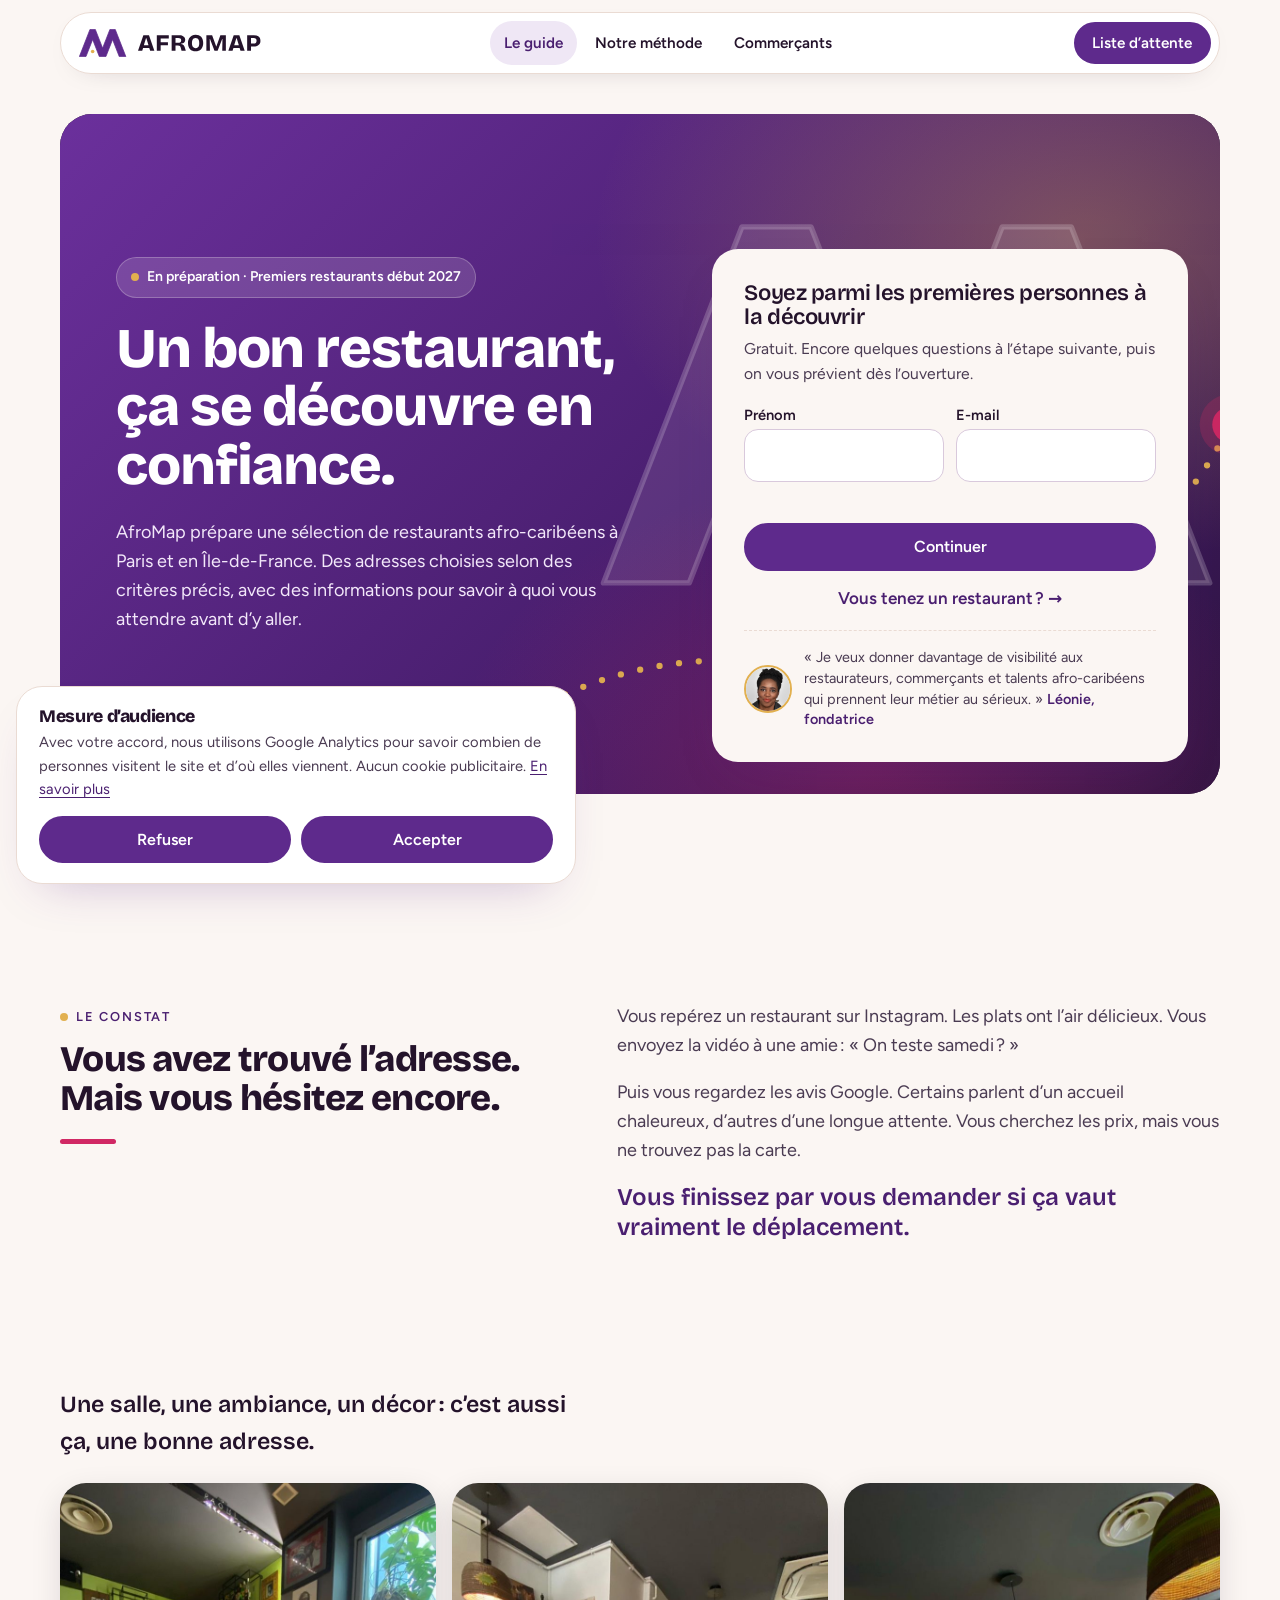
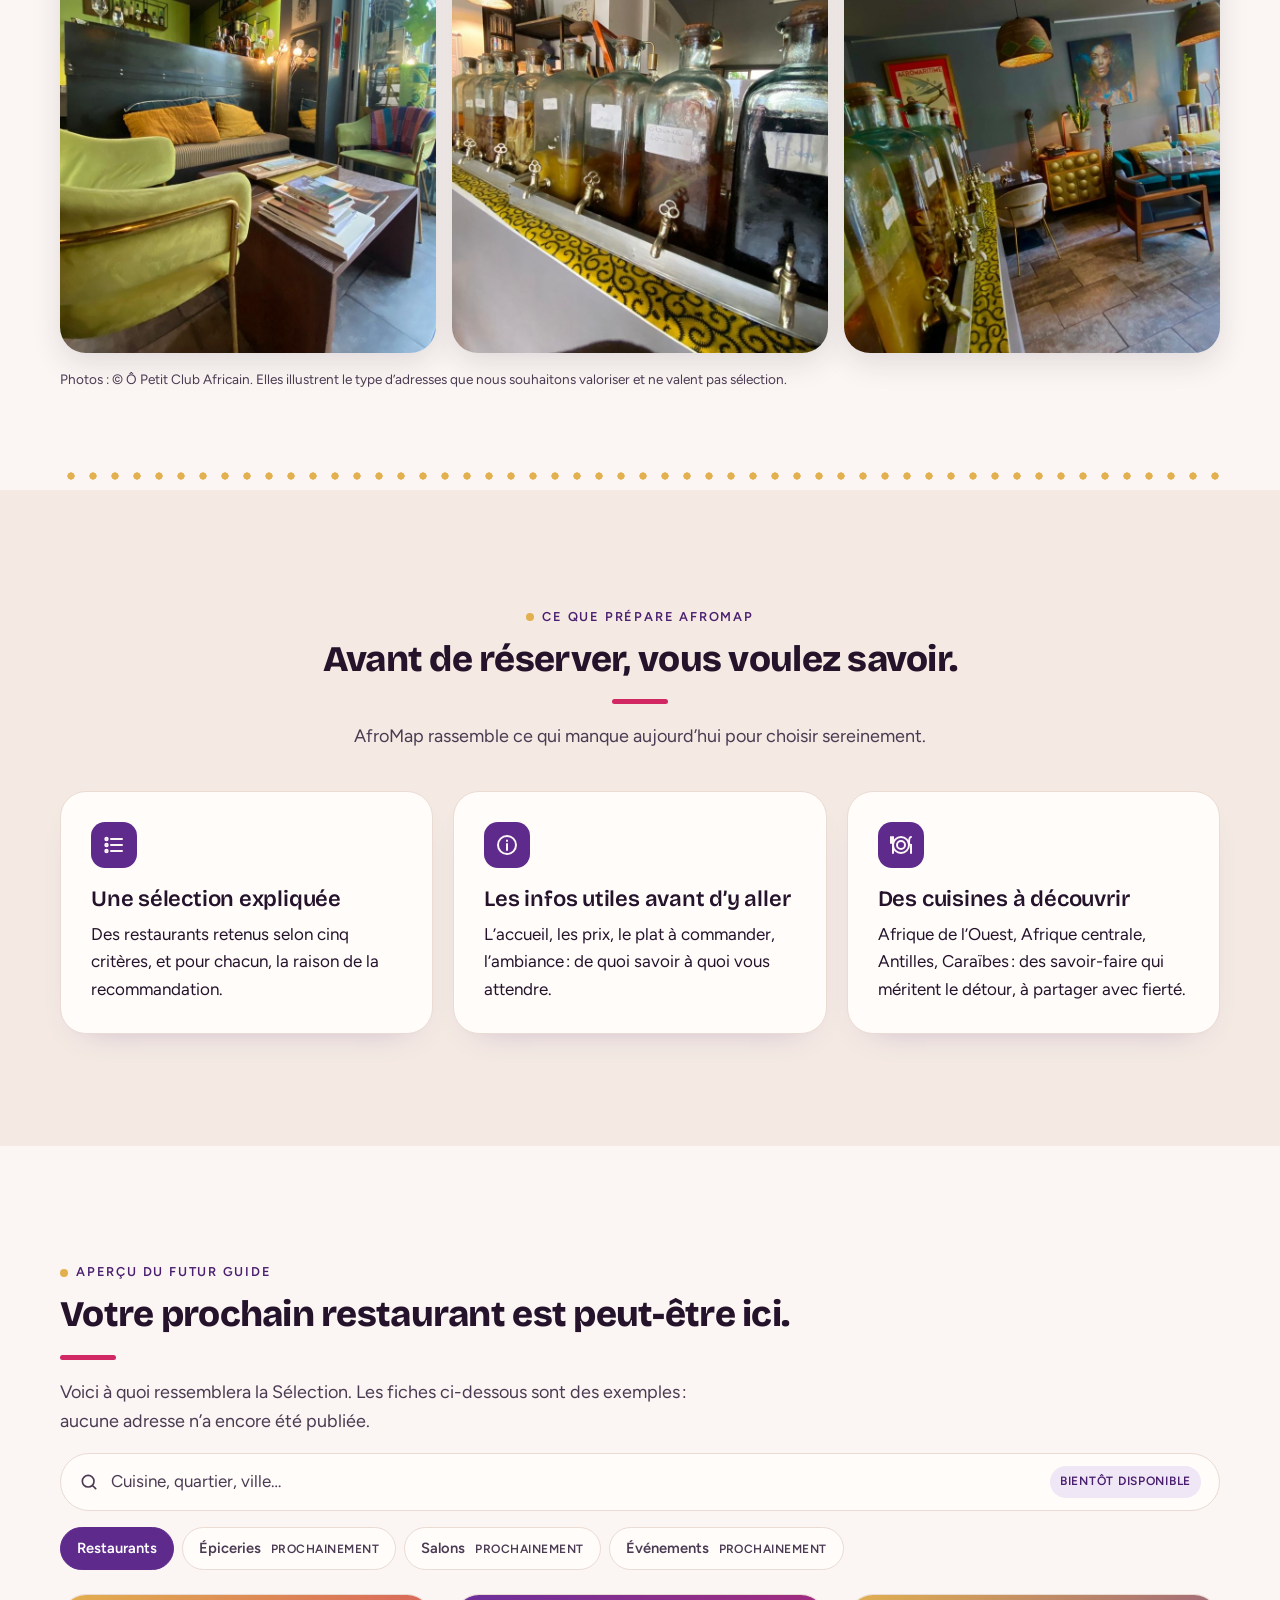
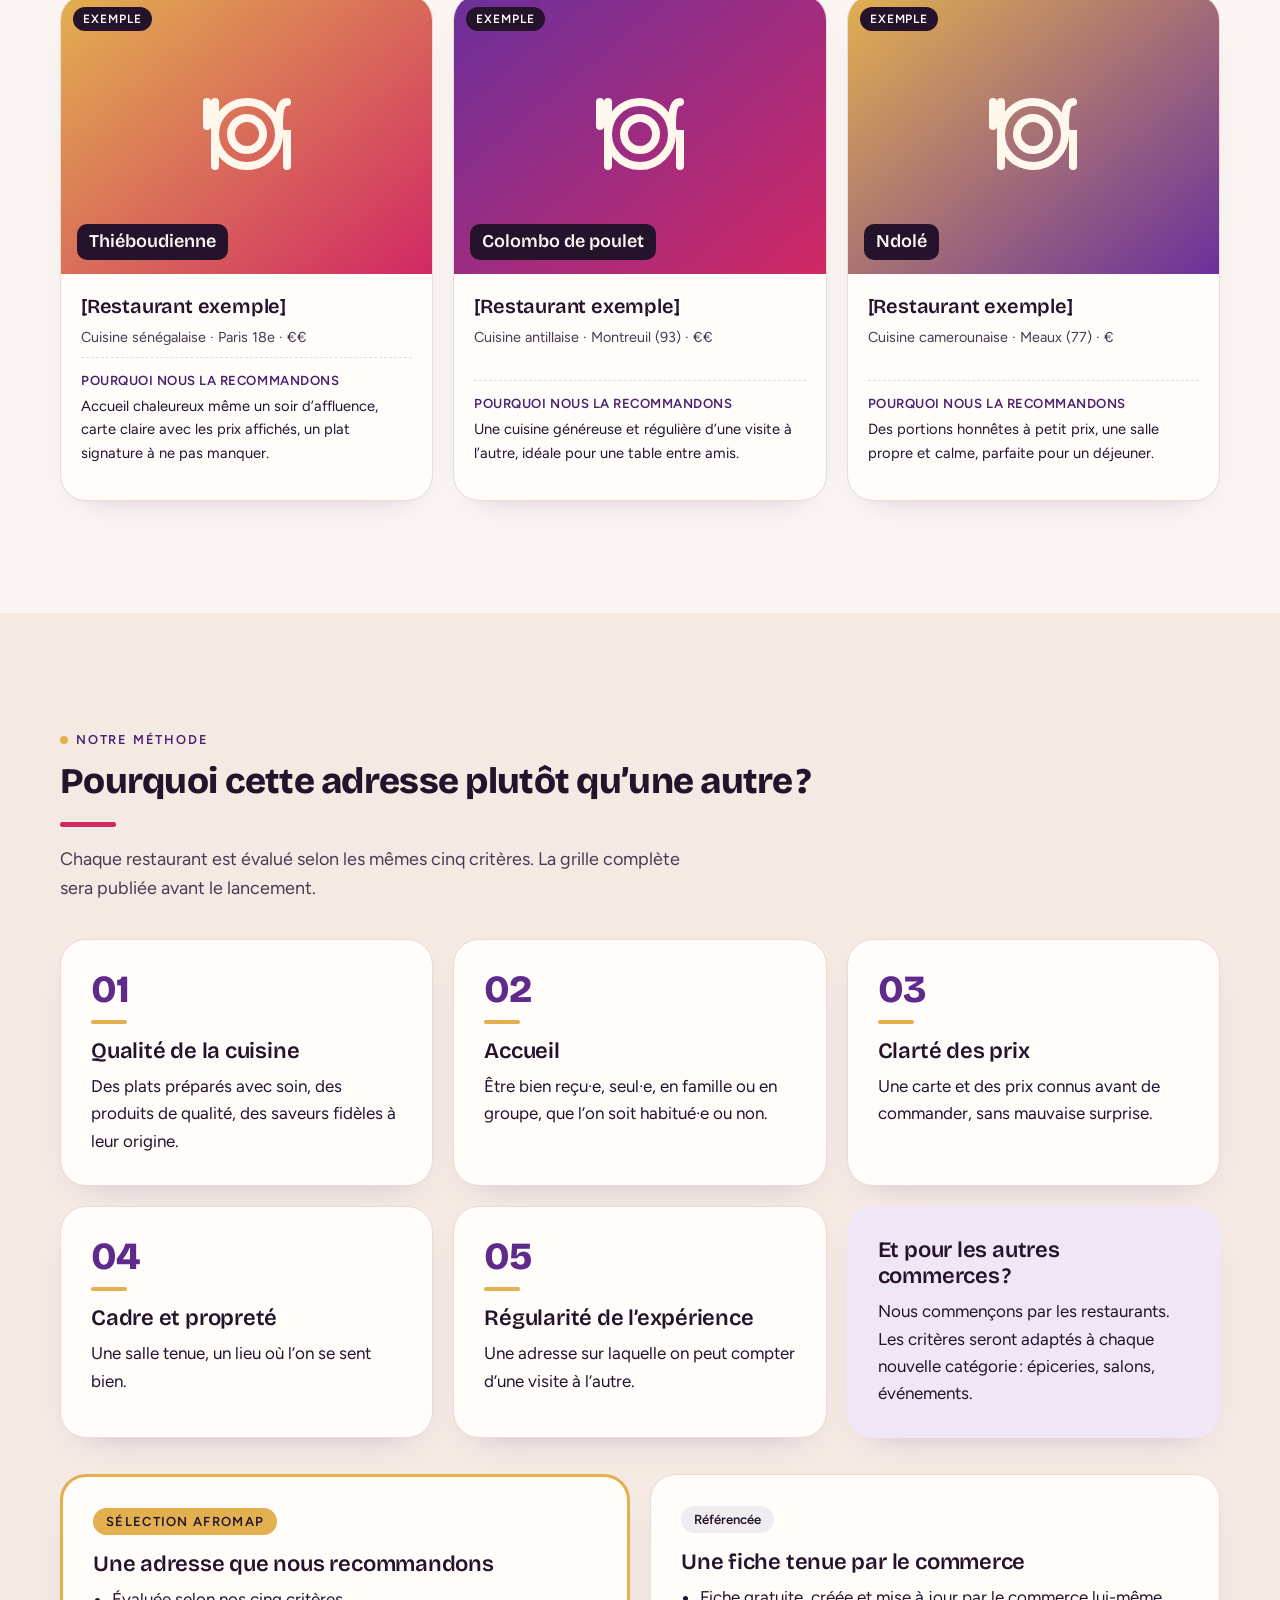
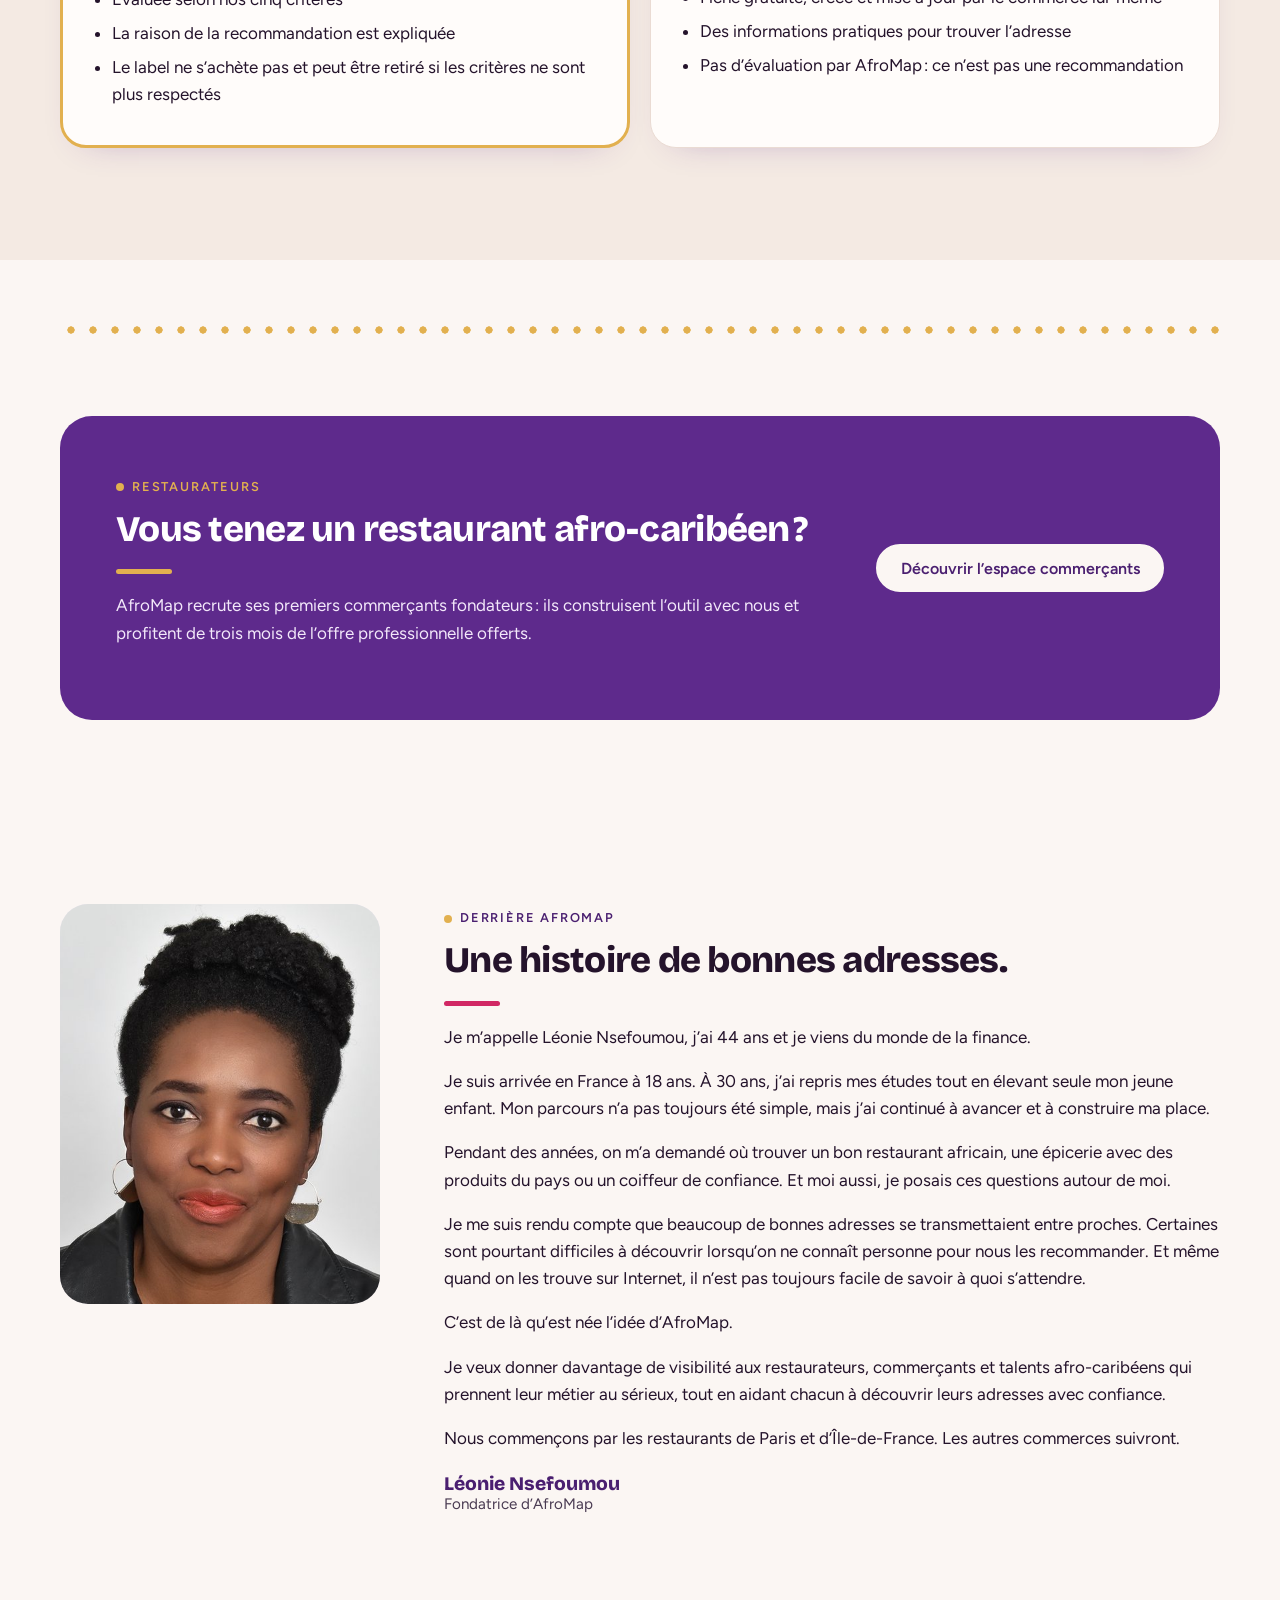
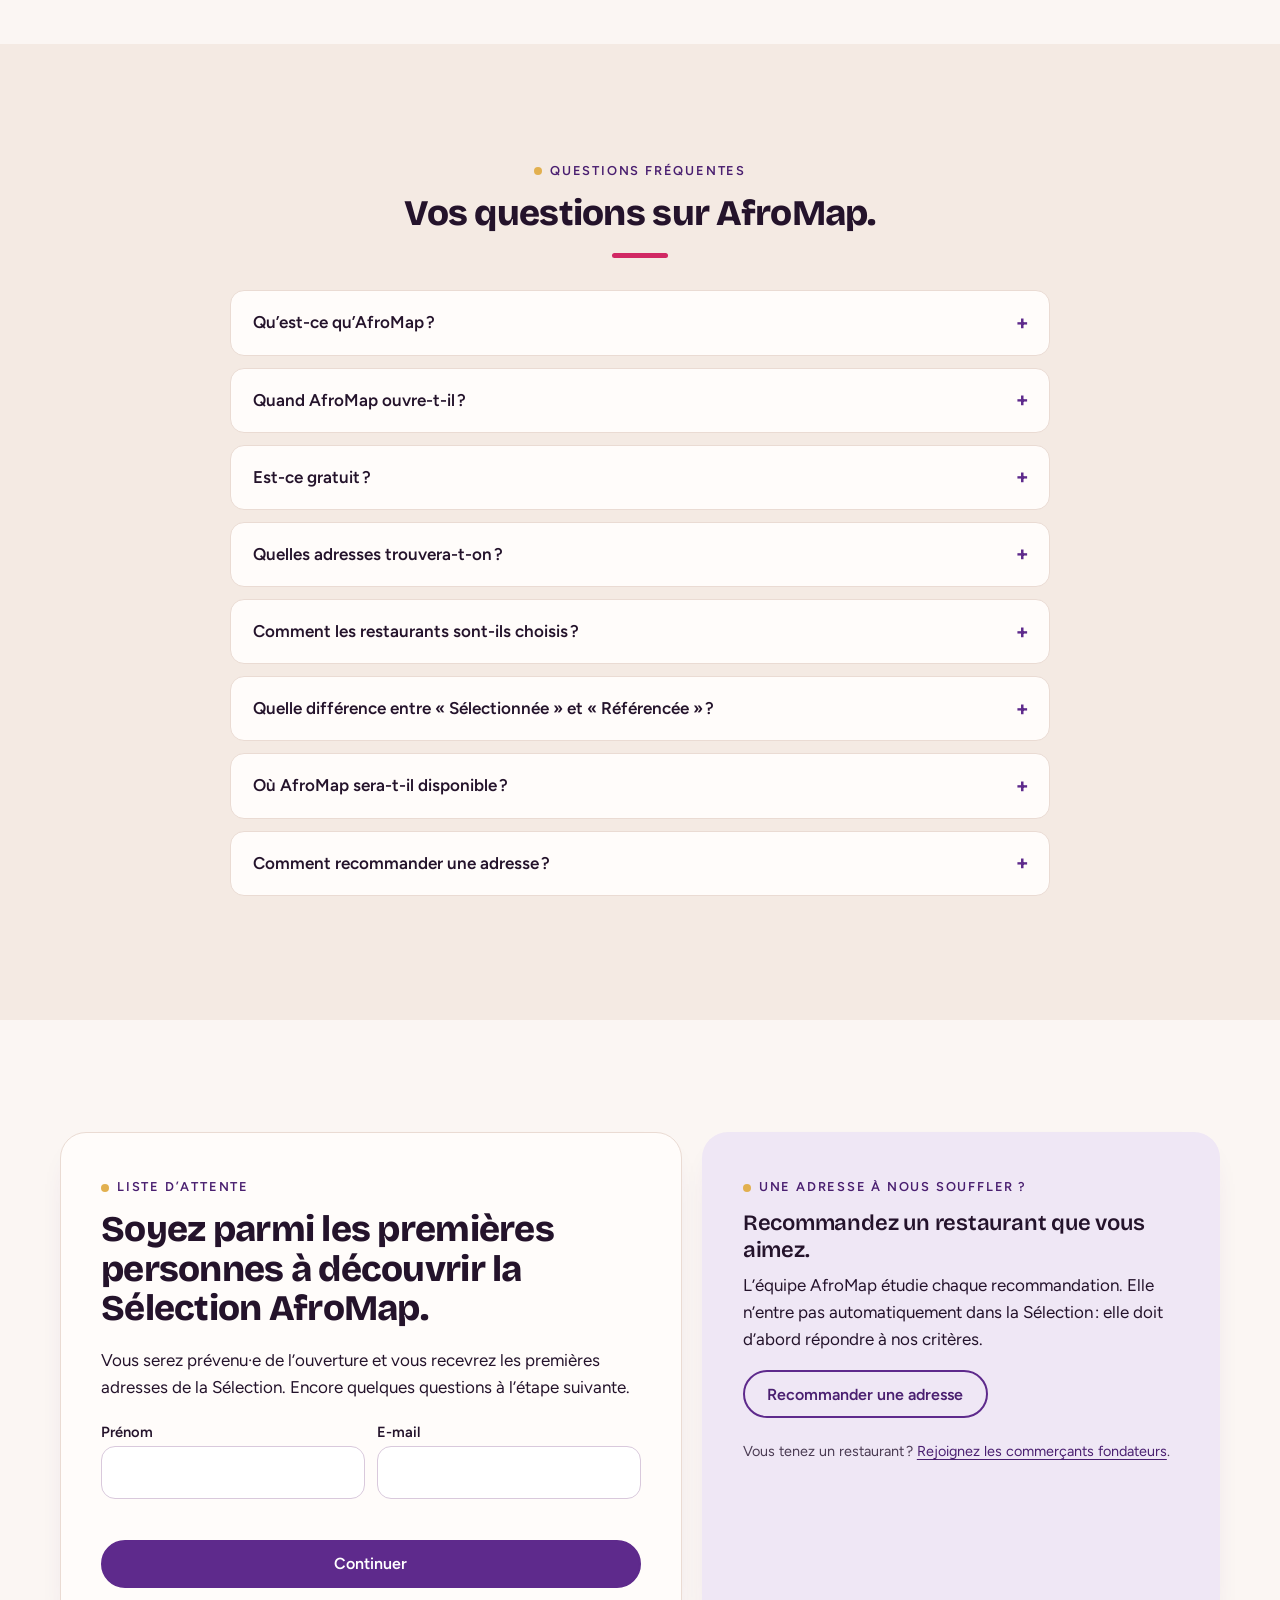
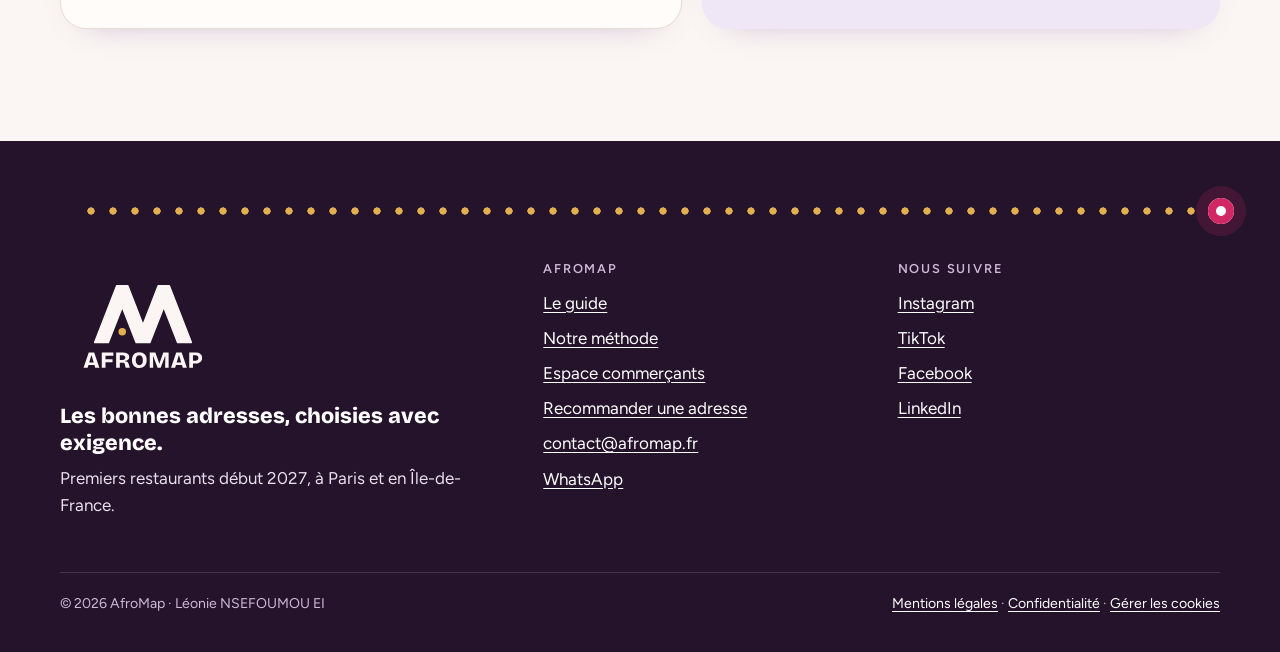
==== commit 3d63fc26: "Update index.html" ====
--- a/index.html
+++ b/index.html
@@ -3,15 +3,15 @@
 <head>
 <meta charset="utf-8">
 <meta name="viewport" content="width=device-width, initial-scale=1, viewport-fit=cover">
-<title>Mentions légales · AfroMap</title>
-<meta name="description" content="Mentions légales du site afromap.fr : éditrice, hébergeur, propriété intellectuelle.">
-
-<link rel="canonical" href="https://afromap.fr/mentions-legales/">
+<title>AfroMap · Restaurants afro-caribéens à Paris et en Île-de-France</title>
+<meta name="description" content="AfroMap prépare une sélection de restaurants afro-caribéens à Paris et en Île-de-France, choisis selon cinq critères. Premiers restaurants début 2027.">
+
+<link rel="canonical" href="https://afromap.fr/">
 <meta name="theme-color" content="#5E2A8C">
-<meta property="og:title" content="Mentions légales · AfroMap">
-<meta property="og:description" content="Mentions légales du site afromap.fr.">
+<meta property="og:title" content="AfroMap · Les bonnes adresses, choisies avec exigence">
+<meta property="og:description" content="Une sélection de restaurants afro-caribéens à Paris et en Île-de-France, avec la raison de chaque recommandation. Rejoignez la liste d’attente.">
 <meta property="og:type" content="website">
-<meta property="og:url" content="https://afromap.fr/mentions-legales/">
+<meta property="og:url" content="https://afromap.fr/">
 <meta property="og:locale" content="fr_FR">
 <meta property="og:image" content="https://afromap.fr/og-image.jpg?v=20261122f">
 <meta property="og:image:width" content="1200">
@@ -24,43 +24,187 @@
 <link rel="preload" href="/fonts/figtree-latin-400-normal.woff2" as="font" type="font/woff2" crossorigin>
 <link rel="stylesheet" href="/site.css?v=20261122f">
 <script type="application/ld+json">{"@context": "https://schema.org", "@type": "Organization", "name": "AfroMap", "url": "https://afromap.fr/", "logo": "https://afromap.fr/assets/img/afromap-icone.svg", "email": "contact@afromap.fr", "description": "AfroMap prépare une sélection de restaurants afro-caribéens à Paris et en Île-de-France, choisis selon cinq critères. Premiers restaurants début 2027.", "slogan": "Les bonnes adresses, choisies avec exigence.", "foundingDate": "2026-09-29", "founder": {"@type": "Person", "name": "Léonie Nsefoumou", "jobTitle": "Fondatrice d’AfroMap", "sameAs": ["https://www.linkedin.com/in/leoniensefoumou/"]}, "areaServed": {"@type": "AdministrativeArea", "name": "Île-de-France"}, "sameAs": ["https://www.instagram.com/afromap_app/", "https://www.tiktok.com/@afromap_app", "https://www.facebook.com/profile.php?id=61595257712928", "https://www.linkedin.com/company/afromap-fr/"]}</script>
+<script type="application/ld+json">{"@context": "https://schema.org", "@type": "FAQPage", "mainEntity": [{"@type": "Question", "name": "Qu’est-ce qu’AfroMap ?", "acceptedAnswer": {"@type": "Answer", "text": "AfroMap prépare une sélection de restaurants afro-caribéens à Paris et en Île-de-France, choisis selon cinq critères. Pour chaque adresse de la Sélection, vous savez pourquoi elle a été retenue. Ce n’est pas un annuaire : les adresses simplement référencées sont toujours clairement distinguées."}}, {"@type": "Question", "name": "Quand AfroMap ouvre-t-il ?", "acceptedAnswer": {"@type": "Answer", "text": "Les premiers restaurants de la Sélection seront présentés début 2027. Inscrivez-vous sur la liste d’attente pour être prévenu·e dès l’ouverture."}}, {"@type": "Question", "name": "Est-ce gratuit ?", "acceptedAnswer": {"@type": "Answer", "text": "Oui. Découvrir les adresses d’AfroMap est gratuit pour le public."}}, {"@type": "Question", "name": "Quelles adresses trouvera-t-on ?", "acceptedAnswer": {"@type": "Answer", "text": "AfroMap commence par les restaurants : cuisines d’Afrique de l’Ouest, d’Afrique centrale, des Antilles, des Caraïbes et de toute la diaspora. Les épiceries, les salons et les événements arriveront ensuite."}}, {"@type": "Question", "name": "Comment les restaurants sont-ils choisis ?", "acceptedAnswer": {"@type": "Answer", "text": "Selon cinq critères : la qualité de la cuisine, l’accueil, la clarté des prix, le cadre et la propreté, et la régularité de l’expérience. La grille de sélection sera publiée avant le lancement. Le label Sélection AfroMap ne s’achète pas."}}, {"@type": "Question", "name": "Quelle différence entre « Sélectionnée » et « Référencée » ?", "acceptedAnswer": {"@type": "Answer", "text": "Une adresse Sélectionnée par AfroMap a été vérifiée selon nos critères. Une adresse Référencée dispose d’une fiche gratuite tenue par le commerce lui-même : elle n’a pas été évaluée par AfroMap. Les deux sont toujours affichées séparément."}}, {"@type": "Question", "name": "Où AfroMap sera-t-il disponible ?", "acceptedAnswer": {"@type": "Answer", "text": "D’abord à Paris et dans toute l’Île-de-France."}}, {"@type": "Question", "name": "Comment recommander une adresse ?", "acceptedAnswer": {"@type": "Answer", "text": "Grâce au formulaire « Recommander une adresse ». L’équipe AfroMap l’étudie avec soin. Une adresse recommandée n’entre pas automatiquement dans la Sélection : elle doit d’abord répondre à nos critères."}}]}</script>
 </head>
 <body>
 <a class="skip" href="#contenu">Aller au contenu</a>
 <header class="top"><div class="wrap"><nav class="nav" aria-label="Navigation principale">
 <a class="brand" href="/" aria-label="AfroMap, accueil"><img src="/afromap-logo-horizontal.svg" alt="" width="183" height="28"></a>
-<ul><li><a href="/">Le guide</a></li><li><a href="/#methode">Notre méthode</a></li><li><a href="/commercants/">Commerçants</a></li></ul>
+<ul><li><a href="/" aria-current="page">Le guide</a></li><li><a href="/#methode">Notre méthode</a></li><li><a href="/commercants/">Commerçants</a></li></ul>
 <a class="btn" href="https://tally.so/r/rjzMr5" target="_blank" rel="noopener" data-form="rjzMr5" data-place="menu">Liste d’attente</a>
-<details class="menu"><summary>Menu</summary><div class="menu-panel"><ul><li><a href="/">Le guide</a></li><li><a href="/#methode">Notre méthode</a></li><li><a href="/commercants/">Commerçants</a></li></ul><a class="btn" href="https://tally.so/r/rjzMr5" target="_blank" rel="noopener" data-form="rjzMr5" data-place="menu-mobile">Liste d’attente</a></div></details>
+<details class="menu"><summary>Menu</summary><div class="menu-panel"><ul><li><a href="/" aria-current="page">Le guide</a></li><li><a href="/#methode">Notre méthode</a></li><li><a href="/commercants/">Commerçants</a></li></ul><a class="btn" href="https://tally.so/r/rjzMr5" target="_blank" rel="noopener" data-form="rjzMr5" data-place="menu-mobile">Liste d’attente</a></div></details>
 </nav></div></header>
 <main id="contenu">
 
-<section class="sec"><div class="wrap prose">
-<span class="eyebrow">Informations légales</span>
-<h1>Mentions légales</h1>
-<p class="updated">Dernière mise à jour : 22 novembre 2026</p>
-<h2>Éditrice du site</h2>
-<p>Le site afromap.fr est édité par <b>Léonie NSEFOUMOU</b>, entrepreneure individuelle (EI, micro-entreprise), exerçant sous le nom commercial <b>AfroMap</b>.</p>
-<ul>
-<li>RCS Paris 811 345 594 · SIRET : 811 345 594 00022</li>
-<li>TVA non applicable, article 293 B du CGI</li>
-<li>Adresse : 52, rue des Mathurins, 75008 Paris, France</li>
-<li>Téléphone : 07 81 50 14 32</li>
-<li>E-mail : <a href="mailto:contact@afromap.fr">contact@afromap.fr</a></li>
-</ul>
-<p>Directrice de la publication : Léonie NSEFOUMOU.</p>
-<h2>Hébergement</h2>
-<p>Le site est hébergé par <b>GitHub, Inc.</b> (service GitHub Pages), 88 Colin P. Kelly Jr. Street, San Francisco, CA 94107, États-Unis, téléphone : +1 (415) 735-4488.</p>
-<p>Le nom de domaine est enregistré auprès d’<b>OVH SAS</b>, 2, rue Kellermann, 59100 Roubaix, France.</p>
-<h2>Formulaires</h2>
-<p>Les formulaires d’inscription, de candidature et de recommandation sont fournis par <b>Tally BV</b>, Sint-Pietersnieuwstraat 11, 9000 Gand, Belgique. Le traitement des données que vous y saisissez est décrit dans notre <a href="/confidentialite/">politique de confidentialité</a>.</p>
-<h2>Propriété intellectuelle</h2>
-<p>Le nom AfroMap, le logo, le label « Sélection AfroMap », les textes et l’ensemble des éléments graphiques de ce site sont la propriété de leur éditrice. Toute reproduction, représentation ou adaptation, totale ou partielle, sans autorisation écrite préalable est interdite.</p>
-<h2>Responsabilité</h2>
-<p>Ce site présente un projet en préparation. Les informations qu’il contient sont données à titre indicatif et peuvent évoluer. Les fiches présentées comme « exemples » sont fictives. L’éditrice s’efforce de tenir les informations à jour mais ne peut garantir leur exhaustivité. Les liens vers des sites tiers sont fournis pour votre commodité ; l’éditrice n’est pas responsable de leur contenu.</p>
-<h2>Contact</h2>
-<p>Pour toute question concernant le site : <a href="mailto:contact@afromap.fr">contact@afromap.fr</a>.</p>
-</div></section>
+<section class="hero" aria-labelledby="hero-t">
+  <div class="wrap">
+    <div class="hero-grid">
+      <div class="hero-visual"><div class="brand-visual" aria-hidden="true"><svg viewBox="0 0 800 640" fill="none">
+<polygon points="62.74,476 216.74,80 293.74,80 400,353.24 506.26,80 583.26,80 737.26,476 641.78,476 544.76,226.52 447.74,476 352.26,476 255.24,226.52 158.22,476" fill="#FBF6F3" fill-opacity=".10" stroke="#FBF6F3" stroke-opacity=".22" stroke-width="6" stroke-linejoin="round"/>
+<path d="M20 600 C 200 520, 330 600, 470 540 S 700 420, 760 300" stroke="#E2B04F" stroke-width="7" stroke-linecap="round" stroke-dasharray="0 22"/>
+<circle cx="255.24" cy="401.16" r="26" fill="#E2B04F"/>
+<circle cx="760" cy="300" r="34" fill="#D12864" fill-opacity=".25"/><circle cx="760" cy="300" r="20" fill="#D12864"/><circle cx="760" cy="300" r="7" fill="#FBF6F3"/>
+</svg></div></div>
+      <div class="hero-text">
+        <span class="pill">En préparation · Premiers restaurants début 2027</span>
+        <h1 id="hero-t">Un bon restaurant, ça se découvre en confiance.</h1>
+        <p>AfroMap prépare une sélection de restaurants afro-caribéens à Paris et en Île-de-France. Des adresses choisies selon des critères précis, avec des informations pour savoir à quoi vous attendre avant d’y aller.</p>
+      </div>
+      <div class="hero-card">
+        <h2>Soyez parmi les premières personnes à la découvrir</h2>
+        <p>Gratuit. Encore quelques questions à l’étape suivante, puis on vous prévient dès l’ouverture.</p>
+        <form class="mini-form" data-preform="rjzMr5" data-place="hero" novalidate>
+          <div class="row">
+            <div><label for="h-prenom">Prénom</label><input id="h-prenom" name="prenom" autocomplete="given-name" required></div>
+            <div><label for="h-email">E-mail</label><input id="h-email" name="email" type="email" autocomplete="email" required></div>
+          </div>
+          <p class="err" role="alert"></p>
+          <button class="btn" type="submit">Continuer</button>
+        </form>
+        <a class="hero-sub link-arrow" href="/commercants/">Vous tenez un restaurant ?</a>
+        <div class="hero-quote"><img src="/leonie.jpg" alt="" width="48" height="48" loading="lazy"><p>« Je veux donner davantage de visibilité aux restaurateurs, commerçants et talents afro-caribéens qui prennent leur métier au sérieux. » <b>Léonie, fondatrice</b></p></div>
+      </div>
+    </div>
+  </div>
+</section>
+
+<section class="sec" aria-labelledby="pb-t">
+  <div class="wrap story">
+    <div><span class="eyebrow">Le constat</span><h2 class="t" id="pb-t">Vous avez trouvé l’adresse. Mais vous hésitez encore.</h2></div>
+    <div class="story-text">
+      <p>Vous repérez un restaurant sur Instagram. Les plats ont l’air délicieux. Vous envoyez la vidéo à une amie : « On teste samedi ? »</p>
+      <p>Puis vous regardez les avis Google. Certains parlent d’un accueil chaleureux, d’autres d’une longue attente. Vous cherchez les prix, mais vous ne trouvez pas la carte.</p>
+      <p class="quote">Vous finissez par vous demander si ça vaut vraiment le déplacement.</p>
+    </div>
+  </div>
+</section>
+<section class="sec-tight photos-club" aria-label="Une salle, une ambiance, un décor : c’est aussi ça, une bonne adresse.">
+  <div class="wrap">
+    <p class="photos-titre">Une salle, une ambiance, un décor : c’est aussi ça, une bonne adresse.</p>
+    <div class="photos-grid" tabindex="0" role="group" aria-label="Photos de la salle"><img src="/club-salon-lounge.jpg?v=20261122f" alt="Coin salon avec fauteuils vert anis, coussins moutarde et table basse chargée de livres" width="800" height="1000" loading="lazy" decoding="async"><img src="/club-fontaines-rhum.jpg?v=20261122f" alt="Rangée de grandes fontaines à rhum arrangé posées sur un comptoir bordé de wax jaune" width="800" height="1000" loading="lazy" decoding="async"><img src="/club-salle.jpg?v=20261122f" alt="Salle aux murs gris, suspensions en fibre tressée, fauteuils bleu canard et tableaux colorés" width="800" height="1000" loading="lazy" decoding="async"></div>
+    <p class="photos-legende">Photos : © Ô Petit Club Africain. Elles illustrent le type d’adresses que nous souhaitons valoriser et ne valent pas sélection.</p>
+  </div>
+</section>
+
+
+<div class="thread" aria-hidden="true"></div>
+<section class="sec white" aria-labelledby="sol-t">
+  <div class="wrap">
+    <div class="center"><span class="eyebrow">Ce que prépare AfroMap</span><h2 class="t" id="sol-t">Avant de réserver, vous voulez savoir.</h2>
+    <p class="lead">AfroMap rassemble ce qui manque aujourd’hui pour choisir sereinement.</p></div>
+    <div class="grid g3" style="margin-top:40px">
+      <div class="card"><div class="ico"><svg width="24" height="24" viewBox="0 0 24 24" fill="none" stroke="currentColor" stroke-width="2" stroke-linecap="round" aria-hidden="true"><path d="M9 6h11M9 12h11M9 18h11"/><circle cx="4.5" cy="6" r="1.2"/><circle cx="4.5" cy="12" r="1.2"/><circle cx="4.5" cy="18" r="1.2"/></svg></div><h3>Une sélection expliquée</h3><p>Des restaurants retenus selon cinq critères, et pour chacun, la raison de la recommandation.</p></div>
+      <div class="card"><div class="ico"><svg width="24" height="24" viewBox="0 0 24 24" fill="none" stroke="currentColor" stroke-width="2" stroke-linecap="round" aria-hidden="true"><circle cx="12" cy="12" r="9"/><path d="M12 11v6M12 7.5v.5"/></svg></div><h3>Les infos utiles avant d’y aller</h3><p>L’accueil, les prix, le plat à commander, l’ambiance : de quoi savoir à quoi vous attendre.</p></div>
+      <div class="card"><div class="ico"><svg width="24" height="24" viewBox="0 0 24 24" fill="none" stroke="currentColor" stroke-width="2" stroke-linecap="round" aria-hidden="true"><circle cx="12" cy="12" r="8"/><circle cx="12" cy="12" r="4"/><path d="M2 4v6M4 4v16M22 4c-2 0-2 4-2 6s1 2 2 2v8"/></svg></div><h3>Des cuisines à découvrir</h3><p>Afrique de l’Ouest, Afrique centrale, Antilles, Caraïbes : des savoir-faire qui méritent le détour, à partager avec fierté.</p></div>
+    </div>
+  </div>
+</section>
+
+<section class="sec" id="guide" aria-labelledby="guide-t">
+  <div class="wrap">
+    <span class="eyebrow">Aperçu du futur guide</span>
+    <h2 class="t" id="guide-t">Votre prochain restaurant est peut-être ici.</h2>
+    <p class="lead">Voici à quoi ressemblera la Sélection. Les fiches ci-dessous sont des exemples : aucune adresse n’a encore été publiée.</p>
+    <div class="searchbar" aria-hidden="true"><svg width="20" height="20" viewBox="0 0 24 24" fill="none" stroke="currentColor" stroke-width="2" stroke-linecap="round" aria-hidden="true"><circle cx="11" cy="11" r="7"/><path d="M20 20l-3.5-3.5"/></svg><span>Cuisine, quartier, ville…</span><em>Bientôt disponible</em></div>
+    <ul class="chips" aria-label="Catégories">
+      <li class="on">Restaurants</li><li>Épiceries <small>Prochainement</small></li><li>Salons <small>Prochainement</small></li><li>Événements <small>Prochainement</small></li>
+    </ul>
+    <div class="grid g3"><article class="place">
+  <div class="place-img"><span class="badge-demo">Exemple</span><span class="slot"><svg width="24" height="24" viewBox="0 0 24 24" fill="none" stroke="currentColor" stroke-width="2" stroke-linecap="round" aria-hidden="true"><circle cx="12" cy="12" r="8"/><circle cx="12" cy="12" r="4"/><path d="M2 4v6M4 4v16M22 4c-2 0-2 4-2 6s1 2 2 2v8"/></svg></span><span class="dish">Thiéboudienne</span></div>
+  <div class="place-body"><h3>[Restaurant exemple]</h3><p class="meta">Cuisine sénégalaise · Paris 18e · €€</p>
+  <p class="why"><b>Pourquoi nous la recommandons</b>Accueil chaleureux même un soir d’affluence, carte claire avec les prix affichés, un plat signature à ne pas manquer.</p></div>
+</article><article class="place">
+  <div class="place-img"><span class="badge-demo">Exemple</span><span class="slot"><svg width="24" height="24" viewBox="0 0 24 24" fill="none" stroke="currentColor" stroke-width="2" stroke-linecap="round" aria-hidden="true"><circle cx="12" cy="12" r="8"/><circle cx="12" cy="12" r="4"/><path d="M2 4v6M4 4v16M22 4c-2 0-2 4-2 6s1 2 2 2v8"/></svg></span><span class="dish">Colombo de poulet</span></div>
+  <div class="place-body"><h3>[Restaurant exemple]</h3><p class="meta">Cuisine antillaise · Montreuil (93) · €€</p>
+  <p class="why"><b>Pourquoi nous la recommandons</b>Une cuisine généreuse et régulière d’une visite à l’autre, idéale pour une table entre amis.</p></div>
+</article><article class="place">
+  <div class="place-img"><span class="badge-demo">Exemple</span><span class="slot"><svg width="24" height="24" viewBox="0 0 24 24" fill="none" stroke="currentColor" stroke-width="2" stroke-linecap="round" aria-hidden="true"><circle cx="12" cy="12" r="8"/><circle cx="12" cy="12" r="4"/><path d="M2 4v6M4 4v16M22 4c-2 0-2 4-2 6s1 2 2 2v8"/></svg></span><span class="dish">Ndolé</span></div>
+  <div class="place-body"><h3>[Restaurant exemple]</h3><p class="meta">Cuisine camerounaise · Meaux (77) · €</p>
+  <p class="why"><b>Pourquoi nous la recommandons</b>Des portions honnêtes à petit prix, une salle propre et calme, parfaite pour un déjeuner.</p></div>
+</article></div>
+  </div>
+</section>
+
+<section class="sec white" id="methode" aria-labelledby="met-t">
+  <div class="wrap">
+    <span class="eyebrow">Notre méthode</span>
+    <h2 class="t" id="met-t">Pourquoi cette adresse plutôt qu’une autre ?</h2>
+    <p class="lead">Chaque restaurant est évalué selon les mêmes cinq critères. La grille complète sera publiée avant le lancement.</p>
+    <div class="grid g3" style="margin-top:36px"><div class="card"><span class="num">01</span><h3>Qualité de la cuisine</h3><p>Des plats préparés avec soin, des produits de qualité, des saveurs fidèles à leur origine.</p></div><div class="card"><span class="num">02</span><h3>Accueil</h3><p>Être bien reçu·e, seul·e, en famille ou en groupe, que l’on soit habitué·e ou non.</p></div><div class="card"><span class="num">03</span><h3>Clarté des prix</h3><p>Une carte et des prix connus avant de commander, sans mauvaise surprise.</p></div><div class="card"><span class="num">04</span><h3>Cadre et propreté</h3><p>Une salle tenue, un lieu où l’on se sent bien.</p></div><div class="card"><span class="num">05</span><h3>Régularité de l’expérience</h3><p>Une adresse sur laquelle on peut compter d’une visite à l’autre.</p></div>
+      <div class="card" style="background:var(--violet-soft);border-color:transparent"><h3>Et pour les autres commerces ?</h3><p>Nous commençons par les restaurants. Les critères seront adaptés à chaque nouvelle catégorie : épiceries, salons, événements.</p></div>
+    </div>
+    <div class="compare">
+  <div class="card sel"><span class="tag tag-sel">Sélection AfroMap</span>
+    <h3>Une adresse que nous recommandons</h3>
+    <ul><li>Évaluée selon nos cinq critères</li><li>La raison de la recommandation est expliquée</li><li>Le label ne s’achète pas et peut être retiré si les critères ne sont plus respectés</li></ul></div>
+  <div class="card"><span class="tag tag-ref">Référencée</span>
+    <h3>Une fiche tenue par le commerce</h3>
+    <ul><li>Fiche gratuite, créée et mise à jour par le commerce lui-même</li><li>Des informations pratiques pour trouver l’adresse</li><li>Pas d’évaluation par AfroMap : ce n’est pas une recommandation</li></ul></div>
+</div>
+  </div>
+</section>
+
+<div class="thread" aria-hidden="true" style="margin-top:56px"></div>
+<section class="sec-tight" aria-labelledby="resto-t">
+  <div class="wrap">
+    <div class="promo band">
+      <div><span class="eyebrow">Restaurateurs</span><h2 class="t" id="resto-t">Vous tenez un restaurant afro-caribéen ?</h2>
+      <p>AfroMap recrute ses premiers commerçants fondateurs : ils construisent l’outil avec nous et profitent de trois mois de l’offre professionnelle offerts.</p></div>
+      <a class="btn btn-creme" href="/commercants/">Découvrir l’espace commerçants</a>
+    </div>
+  </div>
+</section>
+
+<section class="sec" id="fondatrice" aria-labelledby="fon-t">
+  <style>#fondatrice .founder{align-items:start}@media (min-width:821px){#fondatrice .founder-photo{position:sticky;top:110px}}</style>
+  <div class="wrap founder">
+    <div class="founder-photo">LN<img src="/leonie.jpg" alt="Léonie Nsefoumou, fondatrice d’AfroMap" width="640" height="800" loading="lazy" onerror="this.remove()"></div>
+    <div>
+      <span class="eyebrow">Derrière AfroMap</span>
+      <h2 class="t" id="fon-t">Une histoire de bonnes adresses.</h2>
+      <p>Je m’appelle Léonie Nsefoumou, j’ai 44 ans et je viens du monde de la finance.</p>
+      <p>Je suis arrivée en France à 18 ans. À 30 ans, j’ai repris mes études tout en élevant seule mon jeune enfant. Mon parcours n’a pas toujours été simple, mais j’ai continué à avancer et à construire ma place.</p>
+      <p>Pendant des années, on m’a demandé où trouver un bon restaurant africain, une épicerie avec des produits du pays ou un coiffeur de confiance. Et moi aussi, je posais ces questions autour de moi.</p>
+      <p>Je me suis rendu compte que beaucoup de bonnes adresses se transmettaient entre proches. Certaines sont pourtant difficiles à découvrir lorsqu’on ne connaît personne pour nous les recommander. Et même quand on les trouve sur Internet, il n’est pas toujours facile de savoir à quoi s’attendre.</p>
+      <p>C’est de là qu’est née l’idée d’AfroMap.</p>
+      <p>Je veux donner davantage de visibilité aux restaurateurs, commerçants et talents afro-caribéens qui prennent leur métier au sérieux, tout en aidant chacun à découvrir leurs adresses avec confiance.</p>
+      <p>Nous commençons par les restaurants de Paris et d’Île-de-France. Les autres commerces suivront.</p>
+      <p class="founder-sign">Léonie Nsefoumou<span>Fondatrice d’AfroMap</span></p>
+    </div>
+  </div>
+</section>
+
+<section class="sec white" id="questions" aria-labelledby="faq-t">
+  <div class="wrap">
+    <div class="center"><span class="eyebrow">Questions fréquentes</span><h2 class="t" id="faq-t">Vos questions sur AfroMap.</h2></div>
+    <div class="faq"><details><summary>Qu’est-ce qu’AfroMap ?</summary><p>AfroMap prépare une sélection de restaurants afro-caribéens à Paris et en Île-de-France, choisis selon cinq critères. Pour chaque adresse de la Sélection, vous savez pourquoi elle a été retenue. Ce n’est pas un annuaire : les adresses simplement référencées sont toujours clairement distinguées.</p></details><details><summary>Quand AfroMap ouvre-t-il ?</summary><p>Les premiers restaurants de la Sélection seront présentés début 2027. Inscrivez-vous sur la liste d’attente pour être prévenu·e dès l’ouverture.</p></details><details><summary>Est-ce gratuit ?</summary><p>Oui. Découvrir les adresses d’AfroMap est gratuit pour le public.</p></details><details><summary>Quelles adresses trouvera-t-on ?</summary><p>AfroMap commence par les restaurants : cuisines d’Afrique de l’Ouest, d’Afrique centrale, des Antilles, des Caraïbes et de toute la diaspora. Les épiceries, les salons et les événements arriveront ensuite.</p></details><details><summary>Comment les restaurants sont-ils choisis ?</summary><p>Selon cinq critères : la qualité de la cuisine, l’accueil, la clarté des prix, le cadre et la propreté, et la régularité de l’expérience. La grille de sélection sera publiée avant le lancement. Le label Sélection AfroMap ne s’achète pas.</p></details><details><summary>Quelle différence entre « Sélectionnée » et « Référencée » ?</summary><p>Une adresse <b>Sélectionnée par AfroMap</b> a été vérifiée selon nos critères. Une adresse <b>Référencée</b> dispose d’une fiche gratuite tenue par le commerce lui-même : elle n’a pas été évaluée par AfroMap. Les deux sont toujours affichées séparément.</p></details><details><summary>Où AfroMap sera-t-il disponible ?</summary><p>D’abord à Paris et dans toute l’Île-de-France.</p></details><details><summary>Comment recommander une adresse ?</summary><p>Grâce au formulaire « Recommander une adresse ». L’équipe AfroMap l’étudie avec soin. Une adresse recommandée n’entre pas automatiquement dans la Sélection : elle doit d’abord répondre à nos critères.</p></details></div>
+  </div>
+</section>
+
+<section class="sec" id="rejoindre" aria-labelledby="fin-t">
+  <div class="wrap final">
+    <div class="card">
+      <span class="eyebrow">Liste d’attente</span>
+      <h2 id="fin-t">Soyez parmi les premières personnes à découvrir la Sélection AfroMap.</h2>
+      <p>Vous serez prévenu·e de l’ouverture et vous recevrez les premières adresses de la Sélection. Encore quelques questions à l’étape suivante.</p>
+      <form class="mini-form" data-preform="rjzMr5" data-place="fin-de-page" novalidate>
+        <div class="row">
+          <div><label for="f-prenom">Prénom</label><input id="f-prenom" name="prenom" autocomplete="given-name" required></div>
+          <div><label for="f-email">E-mail</label><input id="f-email" name="email" type="email" autocomplete="email" required></div>
+        </div>
+        <p class="err" role="alert"></p>
+        <button class="btn" type="submit">Continuer</button>
+      </form>
+    </div>
+    <div class="card" style="background:var(--violet-soft);border-color:transparent">
+      <span class="eyebrow">Une adresse à nous souffler ?</span>
+      <h3>Recommandez un restaurant que vous aimez.</h3>
+      <p>L’équipe AfroMap étudie chaque recommandation. Elle n’entre pas automatiquement dans la Sélection : elle doit d’abord répondre à nos critères.</p>
+      <a class="btn btn-ghost" href="https://tally.so/r/XxZPBd" target="_blank" rel="noopener" data-form="XxZPBd" data-place="fin-de-page">Recommander une adresse</a>
+      <p class="note" style="margin-top:22px">Vous tenez un restaurant ? <a href="/commercants/">Rejoignez les commerçants fondateurs</a>.</p>
+    </div>
+  </div>
+</section>
 </main>
 <footer class="foot">
   <div class="thread end" aria-hidden="true"></div>
@@ -93,6 +237,7 @@
     </div>
   </div>
 </footer>
+<div class="mcta"><a class="btn" href="https://tally.so/r/rjzMr5" target="_blank" rel="noopener" data-form="rjzMr5" data-place="barre-mobile">Rejoindre la liste d’attente</a></div>
 <div class="fmodal" id="fmodal" hidden role="dialog" aria-modal="true" aria-label="Formulaire AfroMap">
   <div class="fmodal-box">
     <button class="fmodal-close" type="button" aria-label="Fermer le formulaire">×</button>
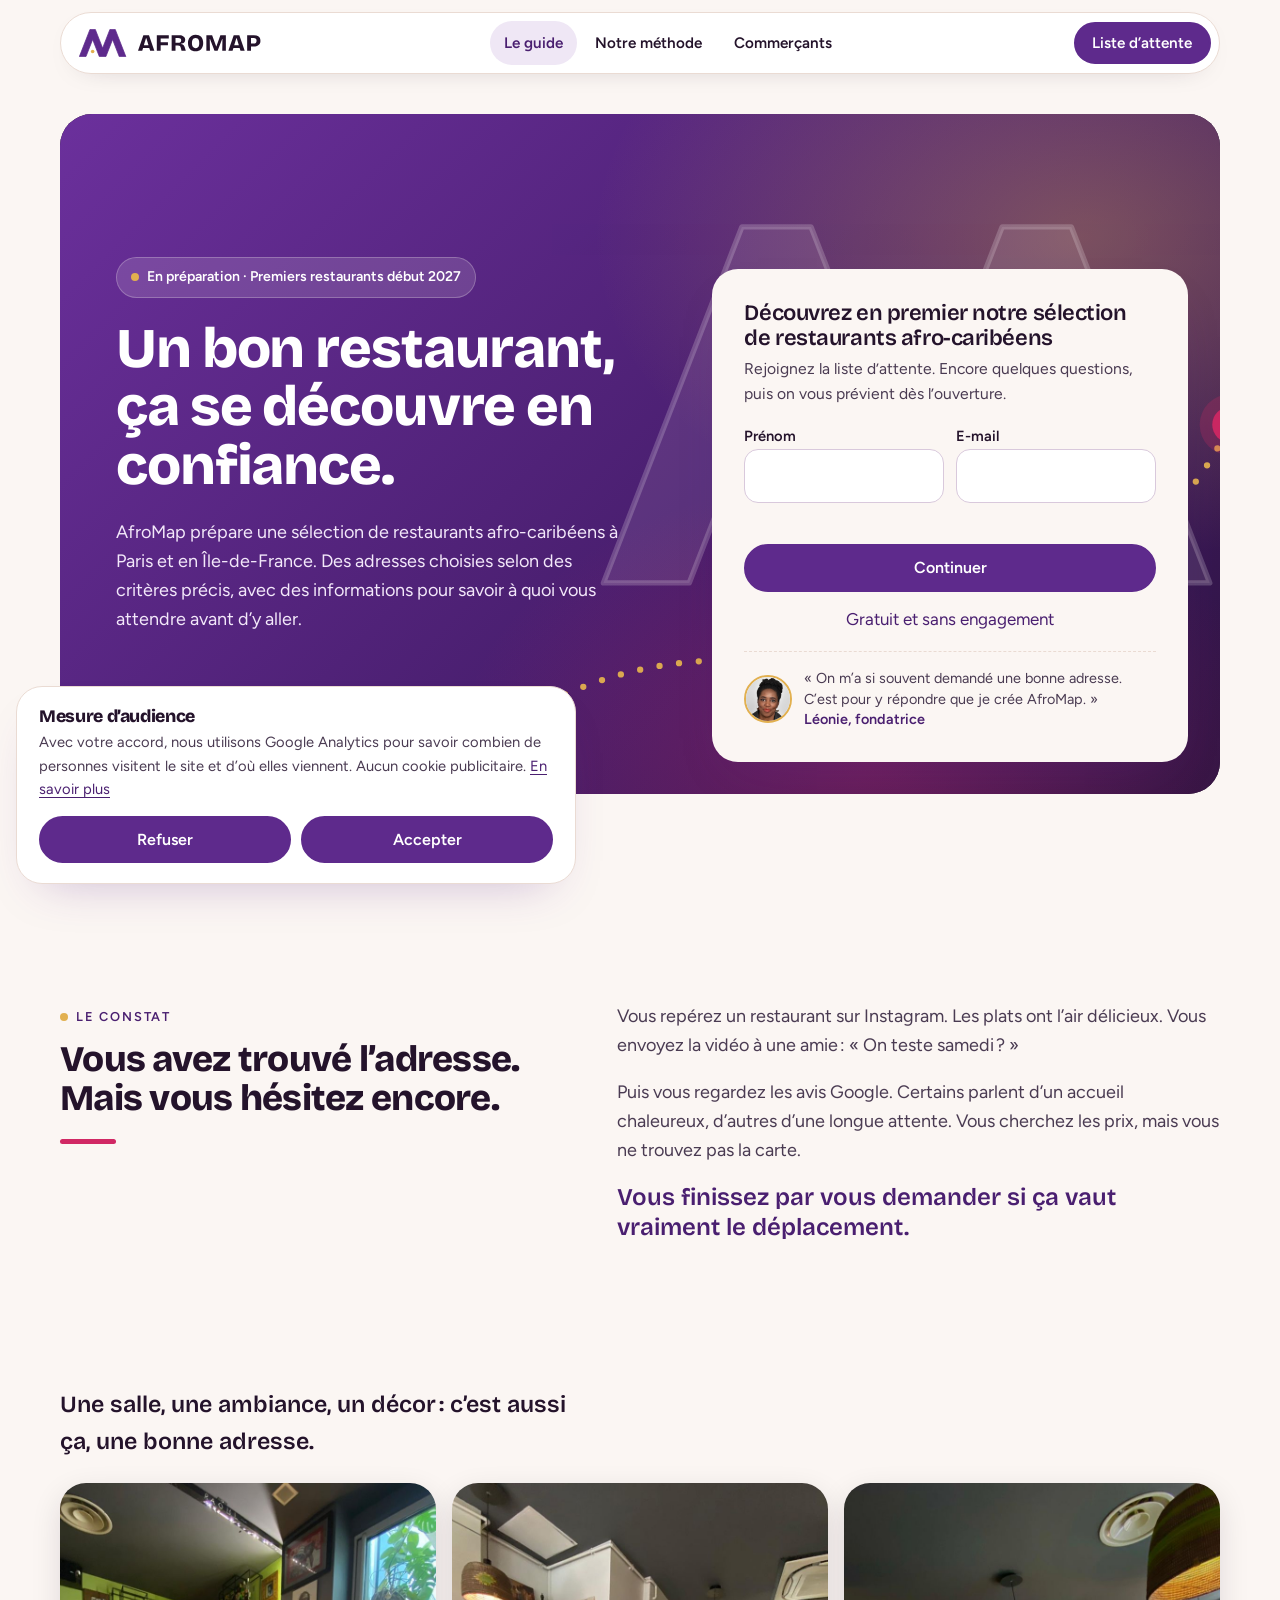
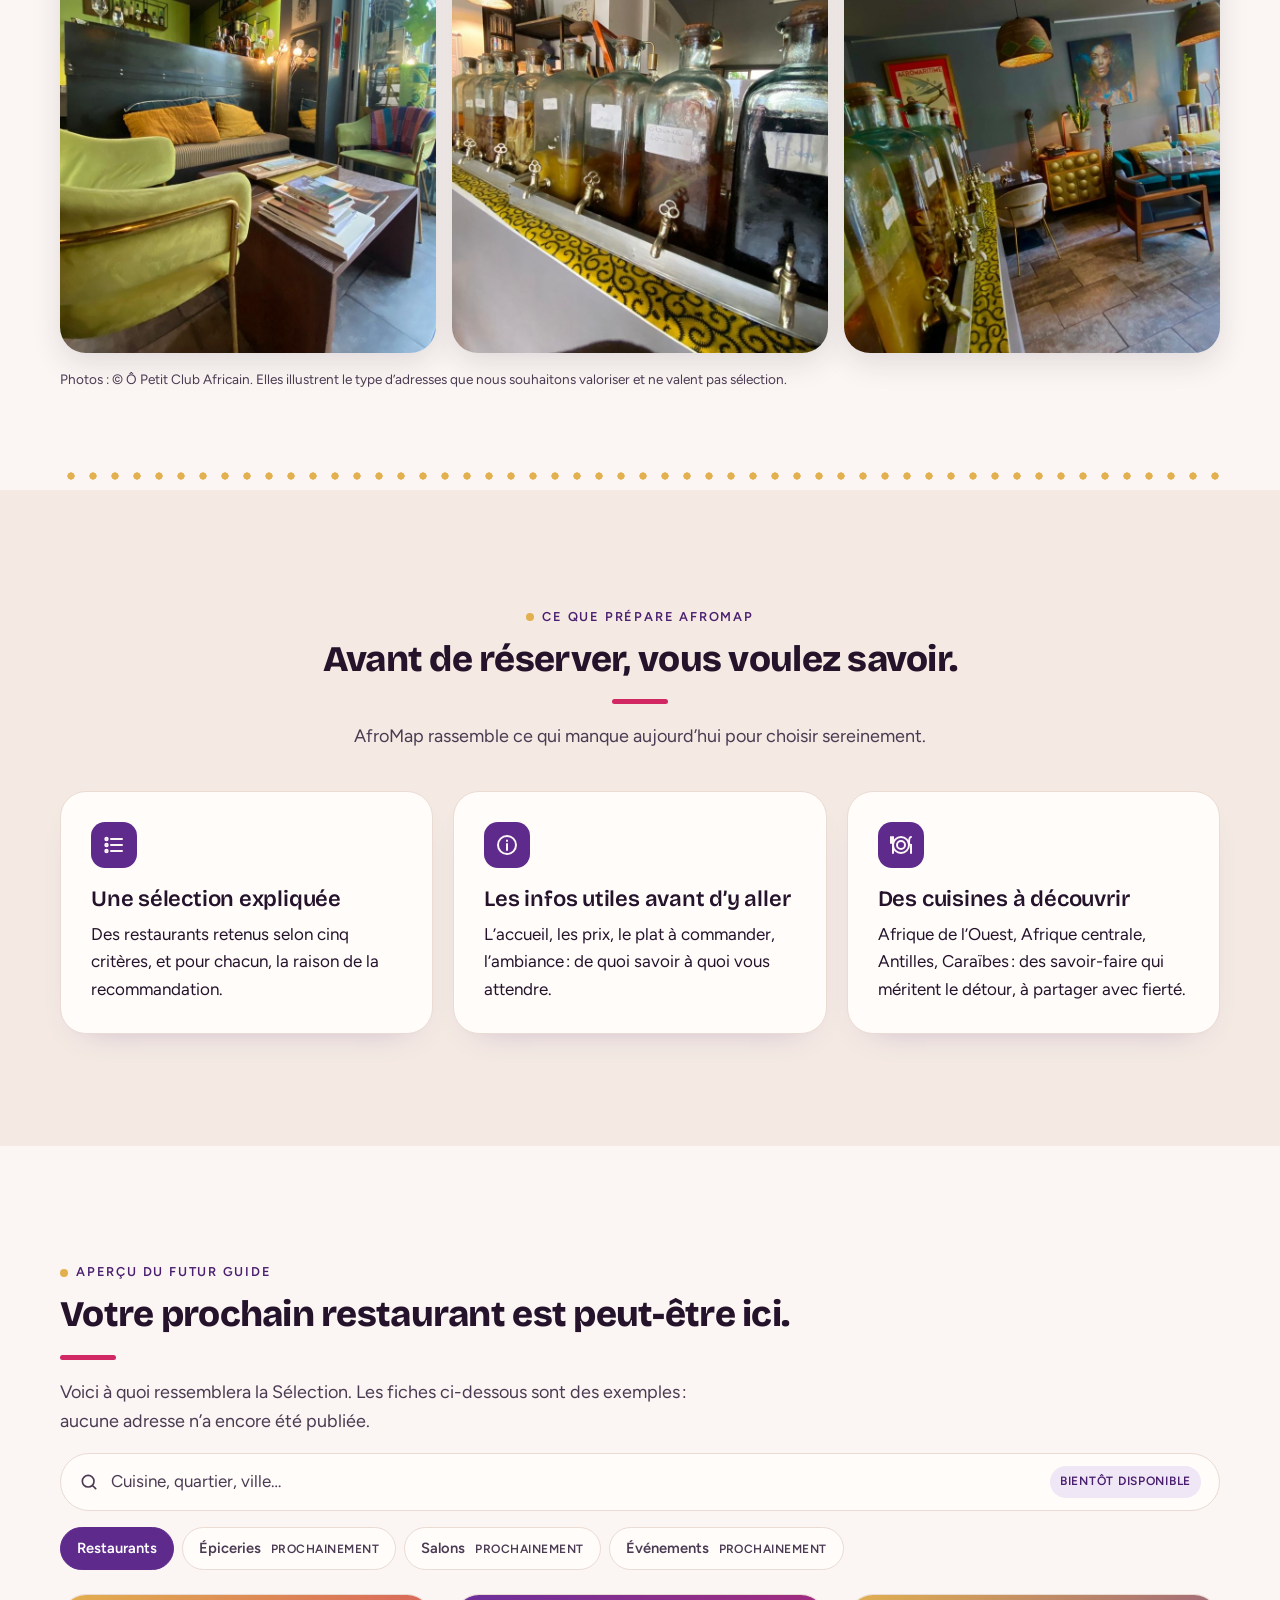
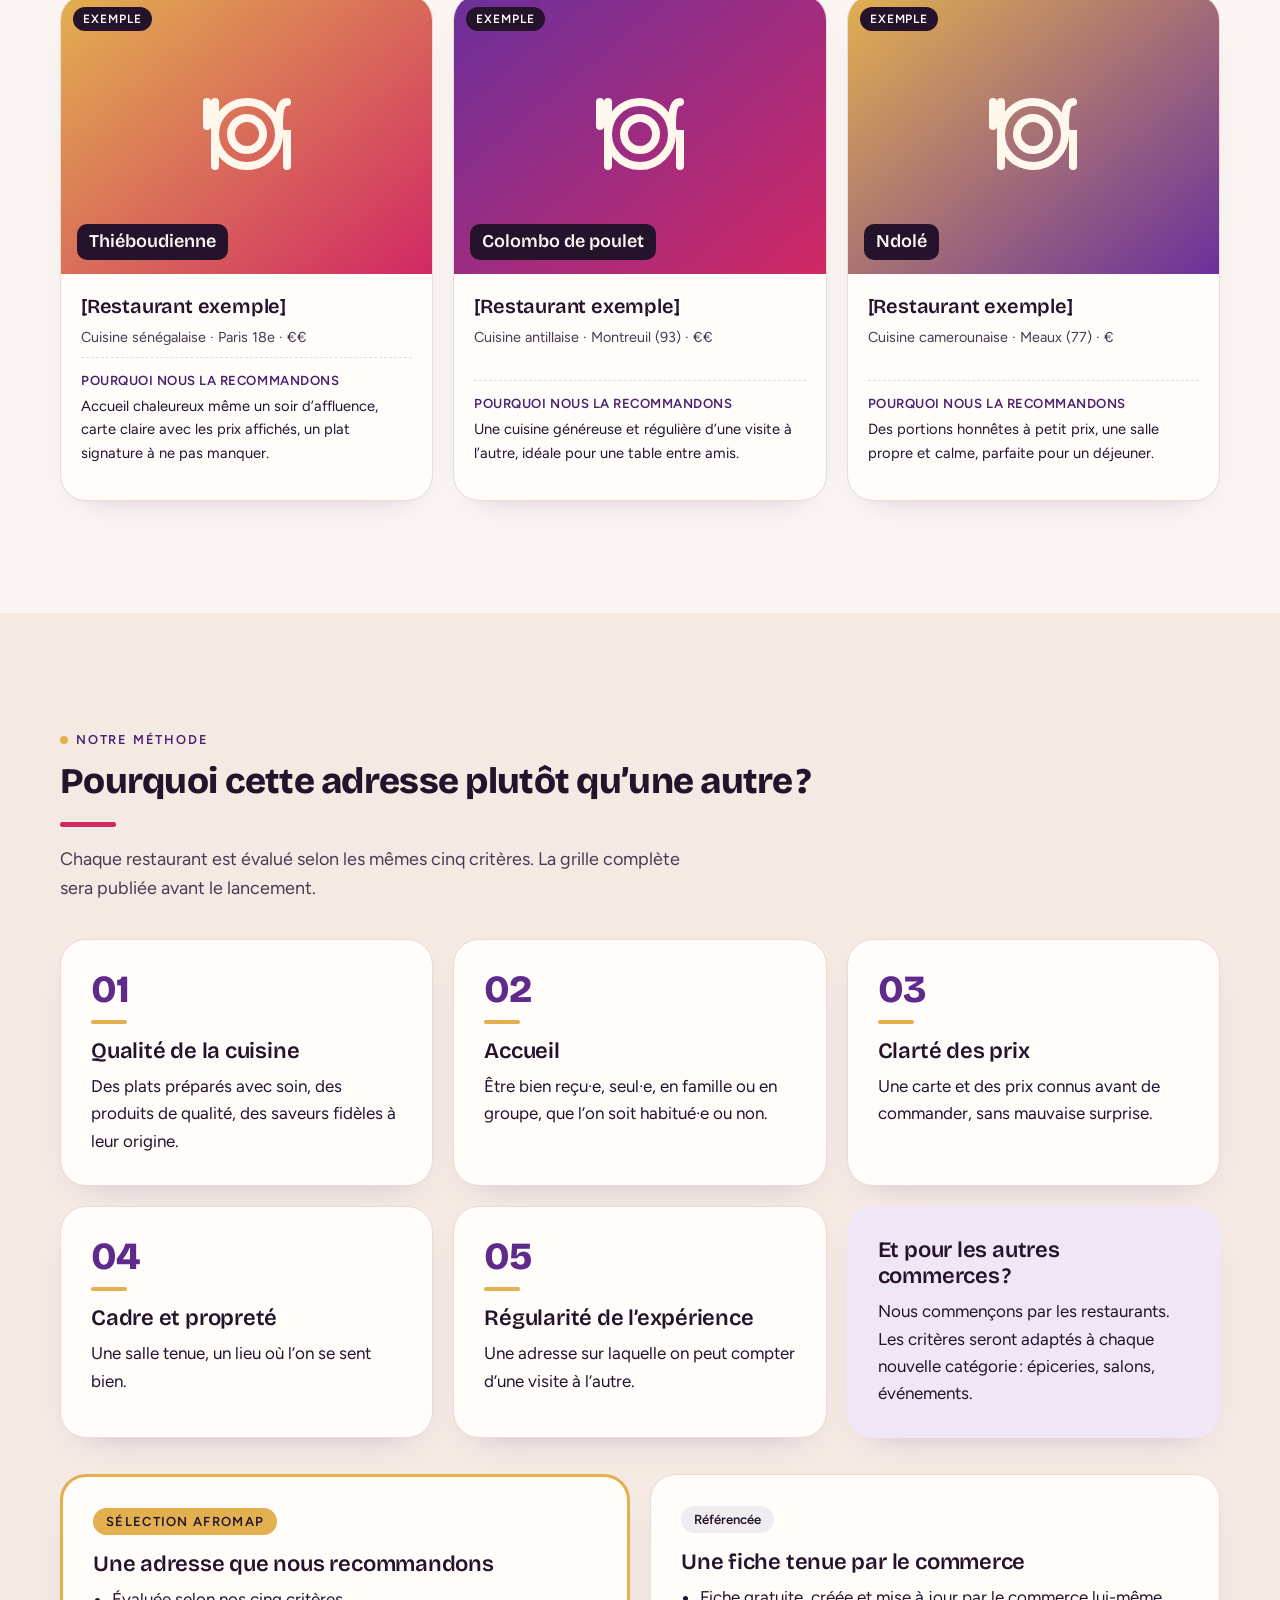
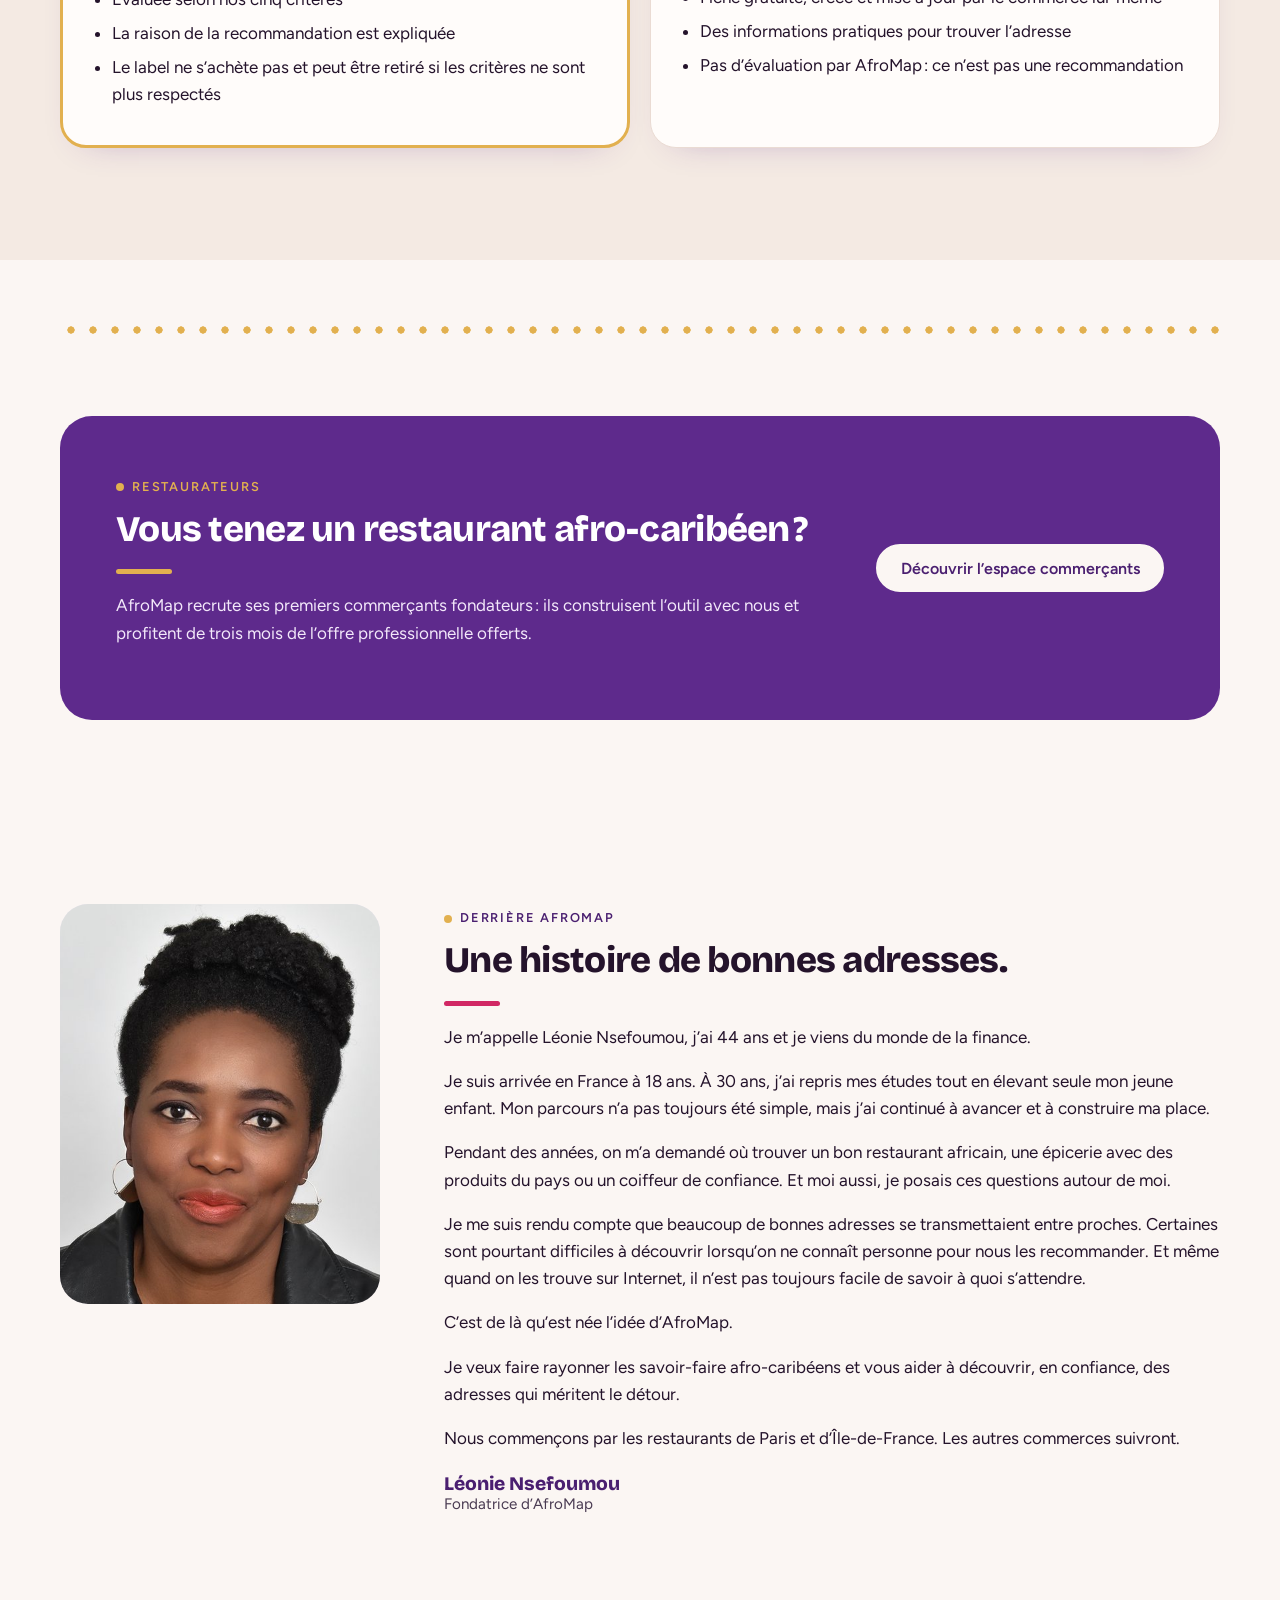
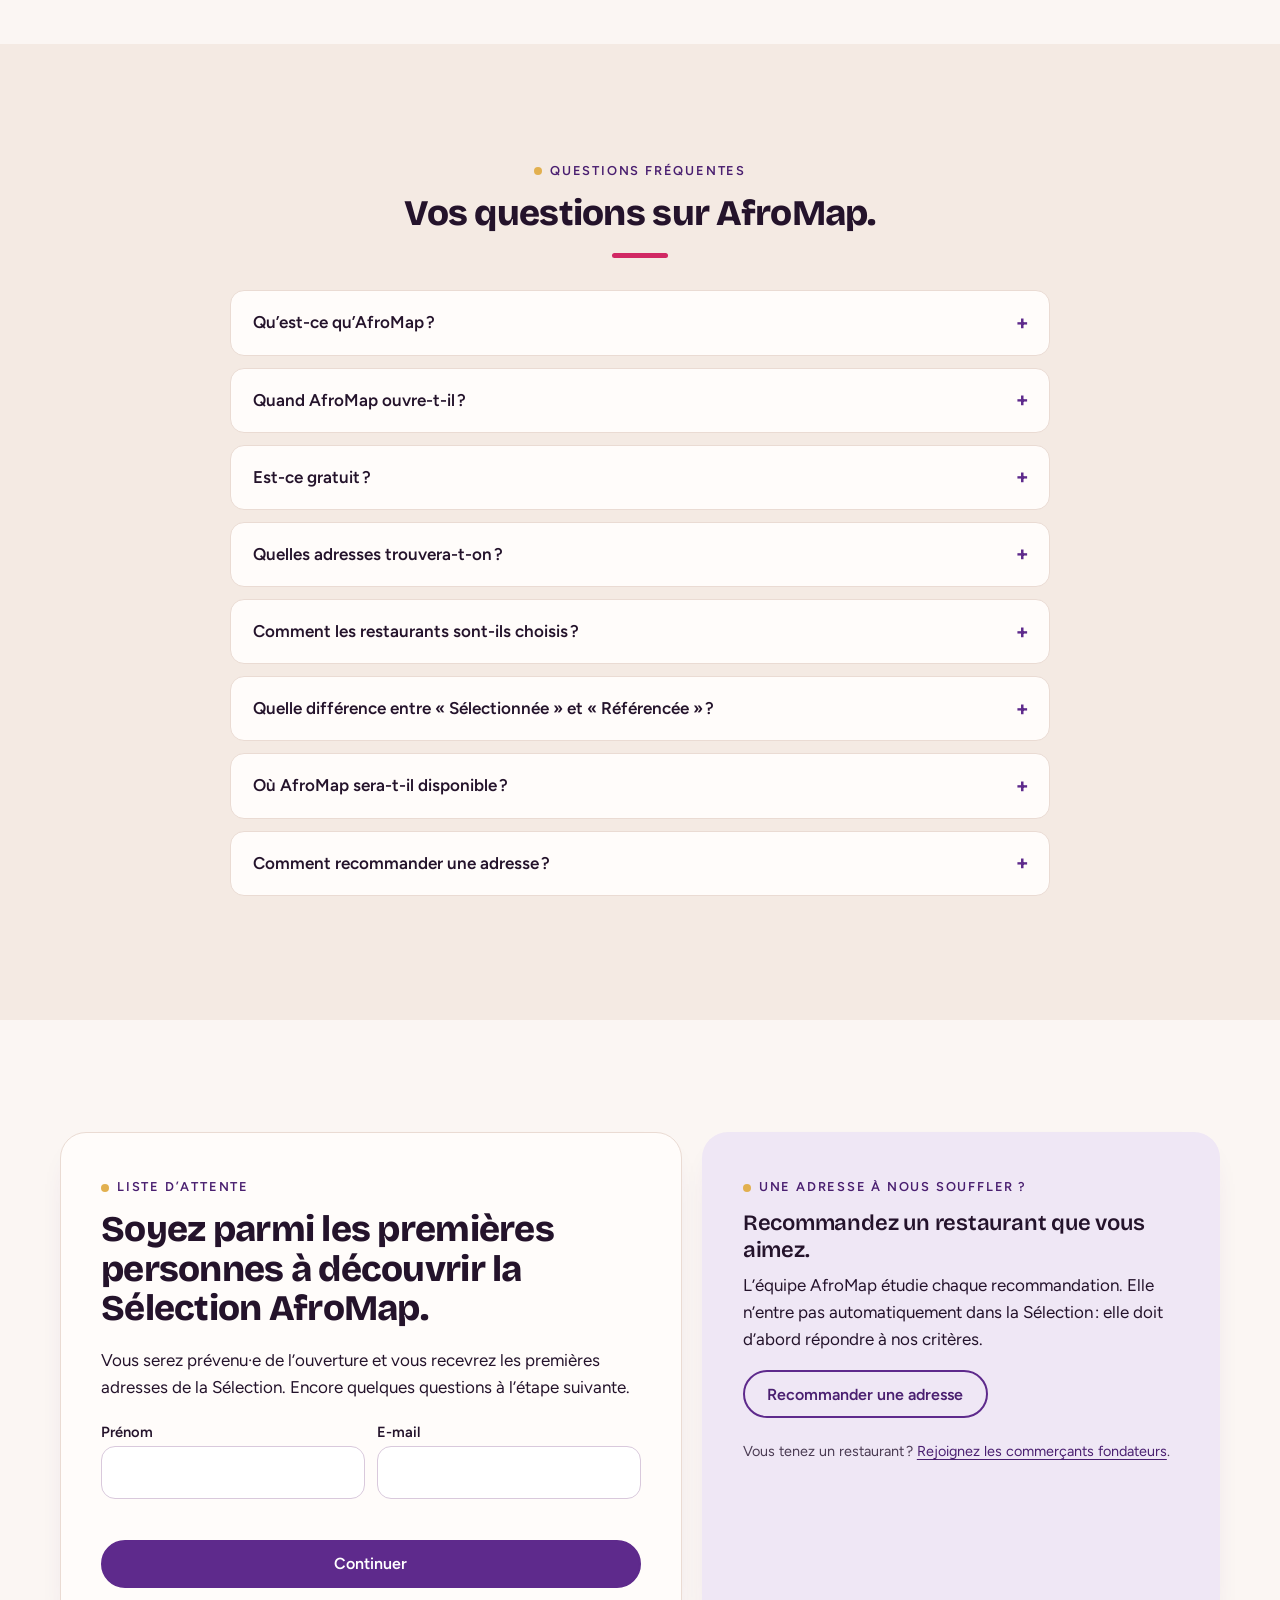
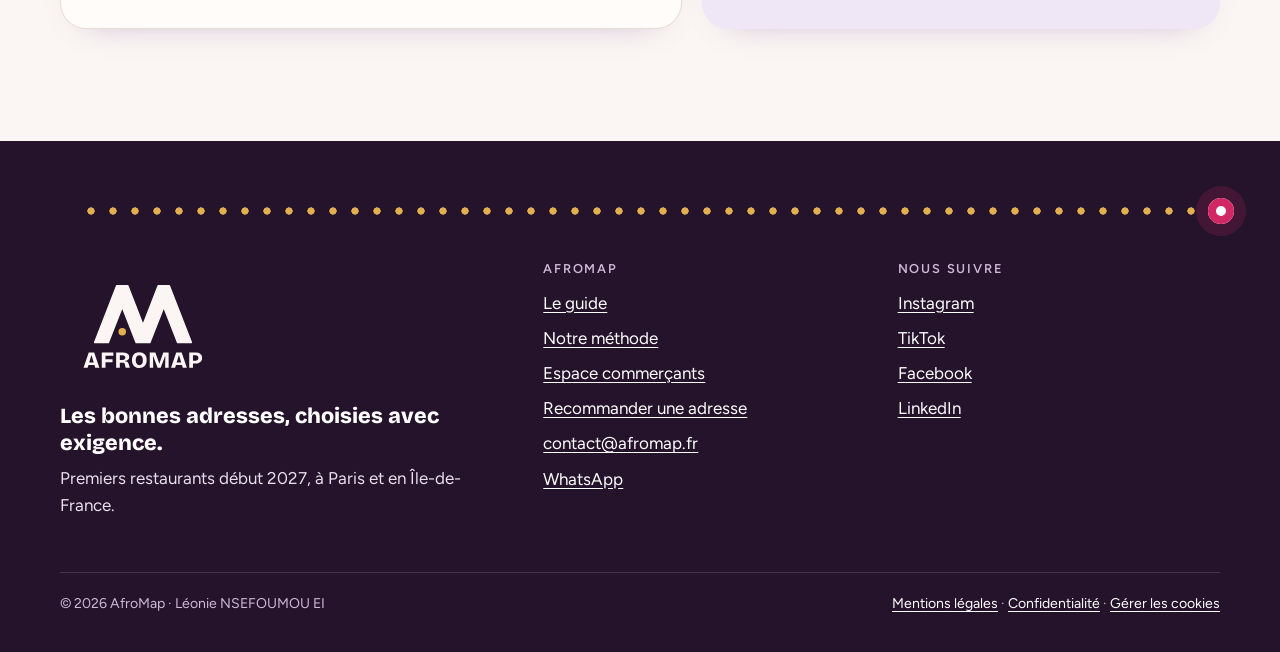
==== commit 3ed4f3fe: "Update index.html" ====
--- a/index.html
+++ b/index.html
@@ -51,8 +51,8 @@
         <p>AfroMap prépare une sélection de restaurants afro-caribéens à Paris et en Île-de-France. Des adresses choisies selon des critères précis, avec des informations pour savoir à quoi vous attendre avant d’y aller.</p>
       </div>
       <div class="hero-card">
-        <h2>Soyez parmi les premières personnes à la découvrir</h2>
-        <p>Gratuit. Encore quelques questions à l’étape suivante, puis on vous prévient dès l’ouverture.</p>
+        <h2>Découvrez en premier notre sélection de restaurants <span style="white-space:nowrap">afro-caribéens</span></h2>
+        <p>Rejoignez la liste d’attente. Encore quelques questions, puis on vous prévient dès l’ouverture.</p>
         <form class="mini-form" data-preform="rjzMr5" data-place="hero" novalidate>
           <div class="row">
             <div><label for="h-prenom">Prénom</label><input id="h-prenom" name="prenom" autocomplete="given-name" required></div>
@@ -61,8 +61,8 @@
           <p class="err" role="alert"></p>
           <button class="btn" type="submit">Continuer</button>
         </form>
-        <a class="hero-sub link-arrow" href="/commercants/">Vous tenez un restaurant ?</a>
-        <div class="hero-quote"><img src="/leonie.jpg" alt="" width="48" height="48" loading="lazy"><p>« Je veux donner davantage de visibilité aux restaurateurs, commerçants et talents afro-caribéens qui prennent leur métier au sérieux. » <b>Léonie, fondatrice</b></p></div>
+        <p class="hero-sub" style="margin-bottom:0;color:var(--violet-ink);font-size:1.0625rem">Gratuit et sans engagement</p>
+        <div class="hero-quote"><img src="/leonie.jpg" alt="" width="48" height="48" loading="lazy"><p>« On m’a si souvent demandé une bonne adresse. C’est pour y répondre que je crée AfroMap. »<br><b>Léonie, fondatrice</b></p></div>
       </div>
     </div>
   </div>
@@ -167,7 +167,7 @@
       <p>Pendant des années, on m’a demandé où trouver un bon restaurant africain, une épicerie avec des produits du pays ou un coiffeur de confiance. Et moi aussi, je posais ces questions autour de moi.</p>
       <p>Je me suis rendu compte que beaucoup de bonnes adresses se transmettaient entre proches. Certaines sont pourtant difficiles à découvrir lorsqu’on ne connaît personne pour nous les recommander. Et même quand on les trouve sur Internet, il n’est pas toujours facile de savoir à quoi s’attendre.</p>
       <p>C’est de là qu’est née l’idée d’AfroMap.</p>
-      <p>Je veux donner davantage de visibilité aux restaurateurs, commerçants et talents afro-caribéens qui prennent leur métier au sérieux, tout en aidant chacun à découvrir leurs adresses avec confiance.</p>
+      <p>Je veux faire rayonner les savoir-faire afro-caribéens et vous aider à découvrir, en confiance, des adresses qui méritent le détour.</p>
       <p>Nous commençons par les restaurants de Paris et d’Île-de-France. Les autres commerces suivront.</p>
       <p class="founder-sign">Léonie Nsefoumou<span>Fondatrice d’AfroMap</span></p>
     </div>
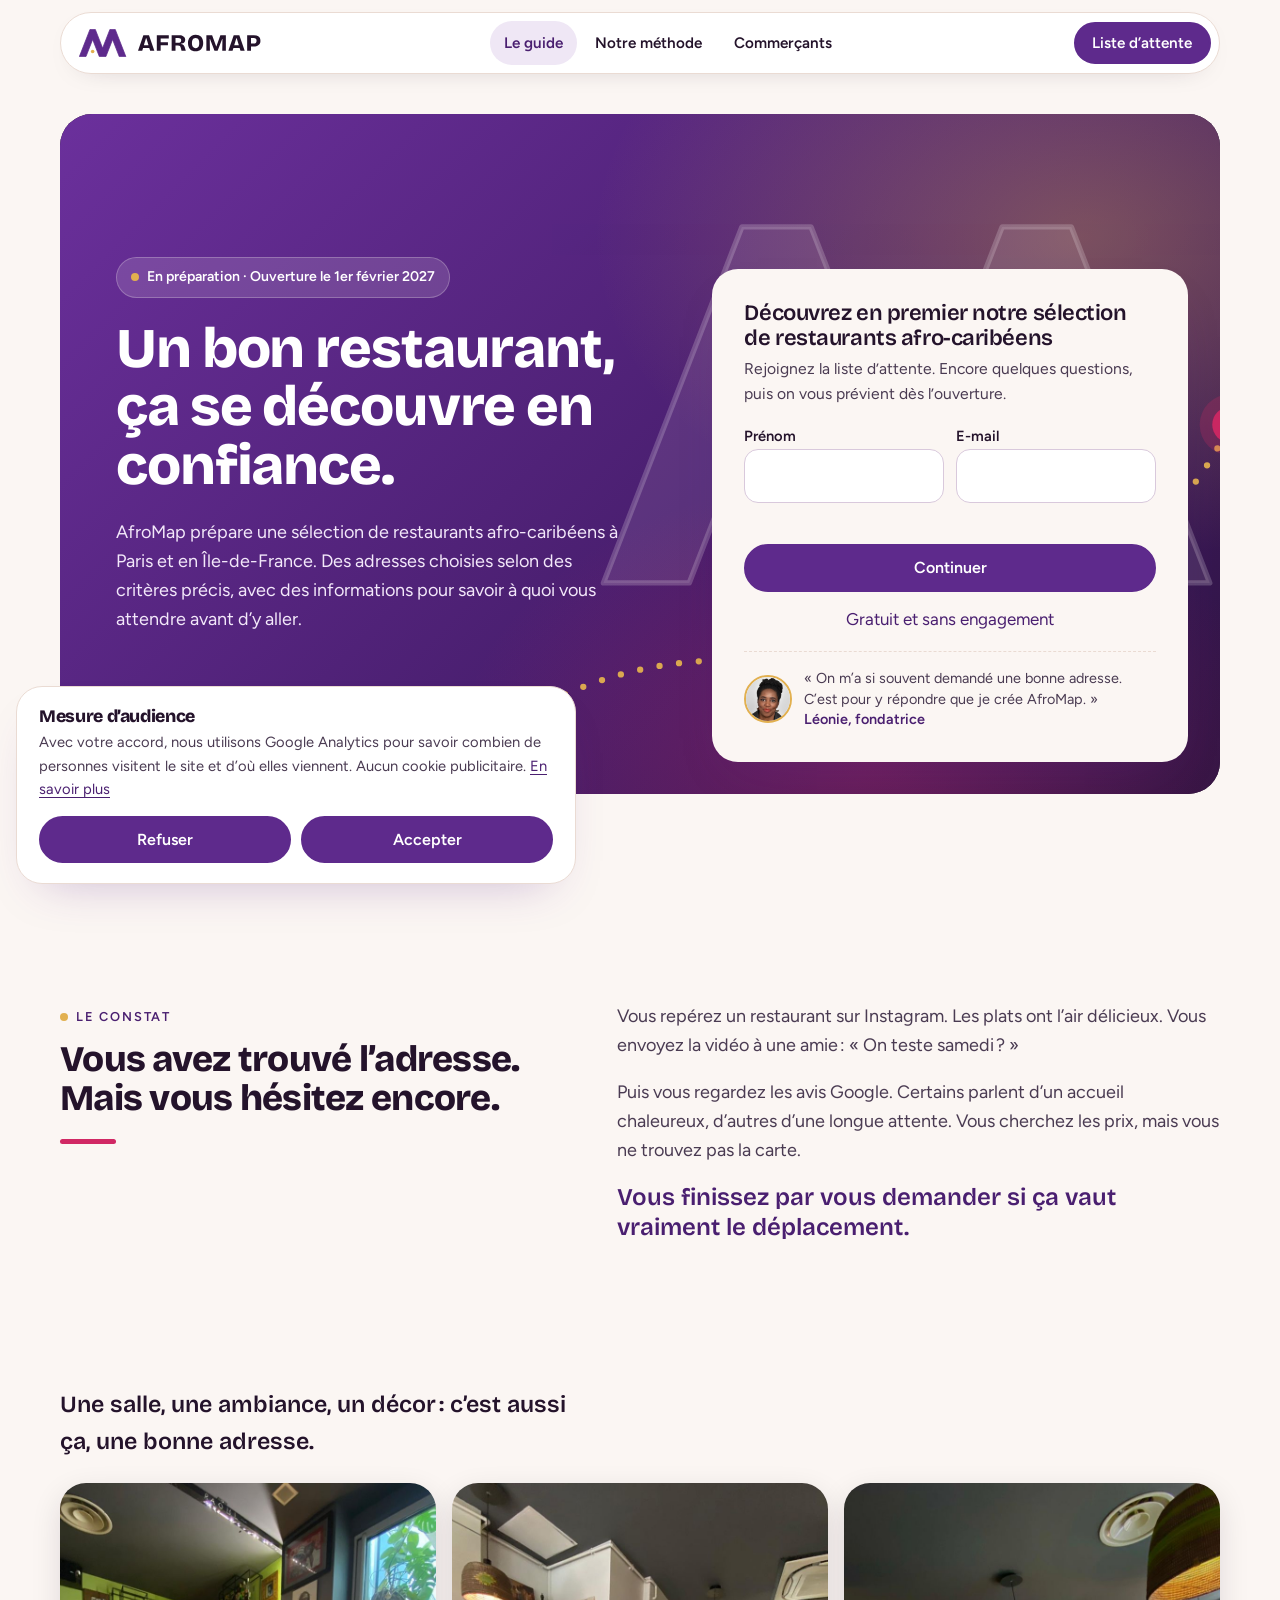
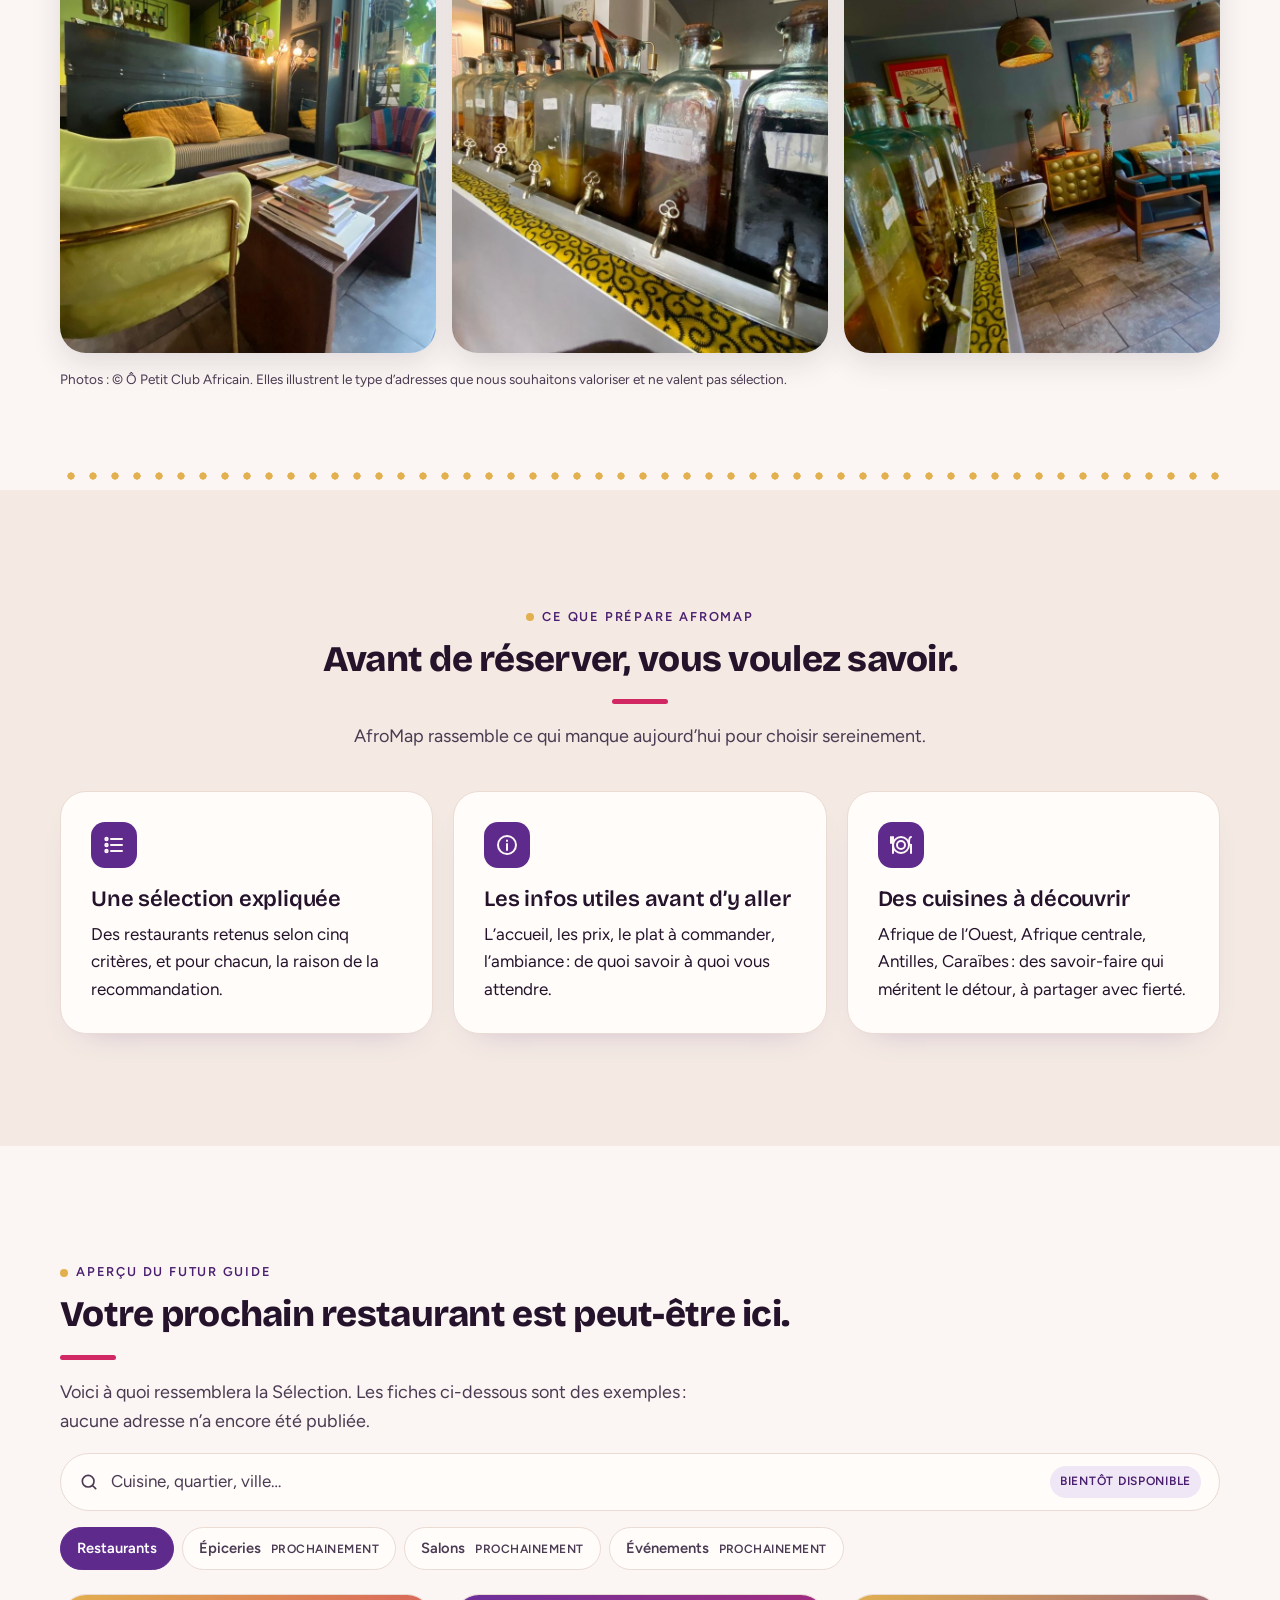
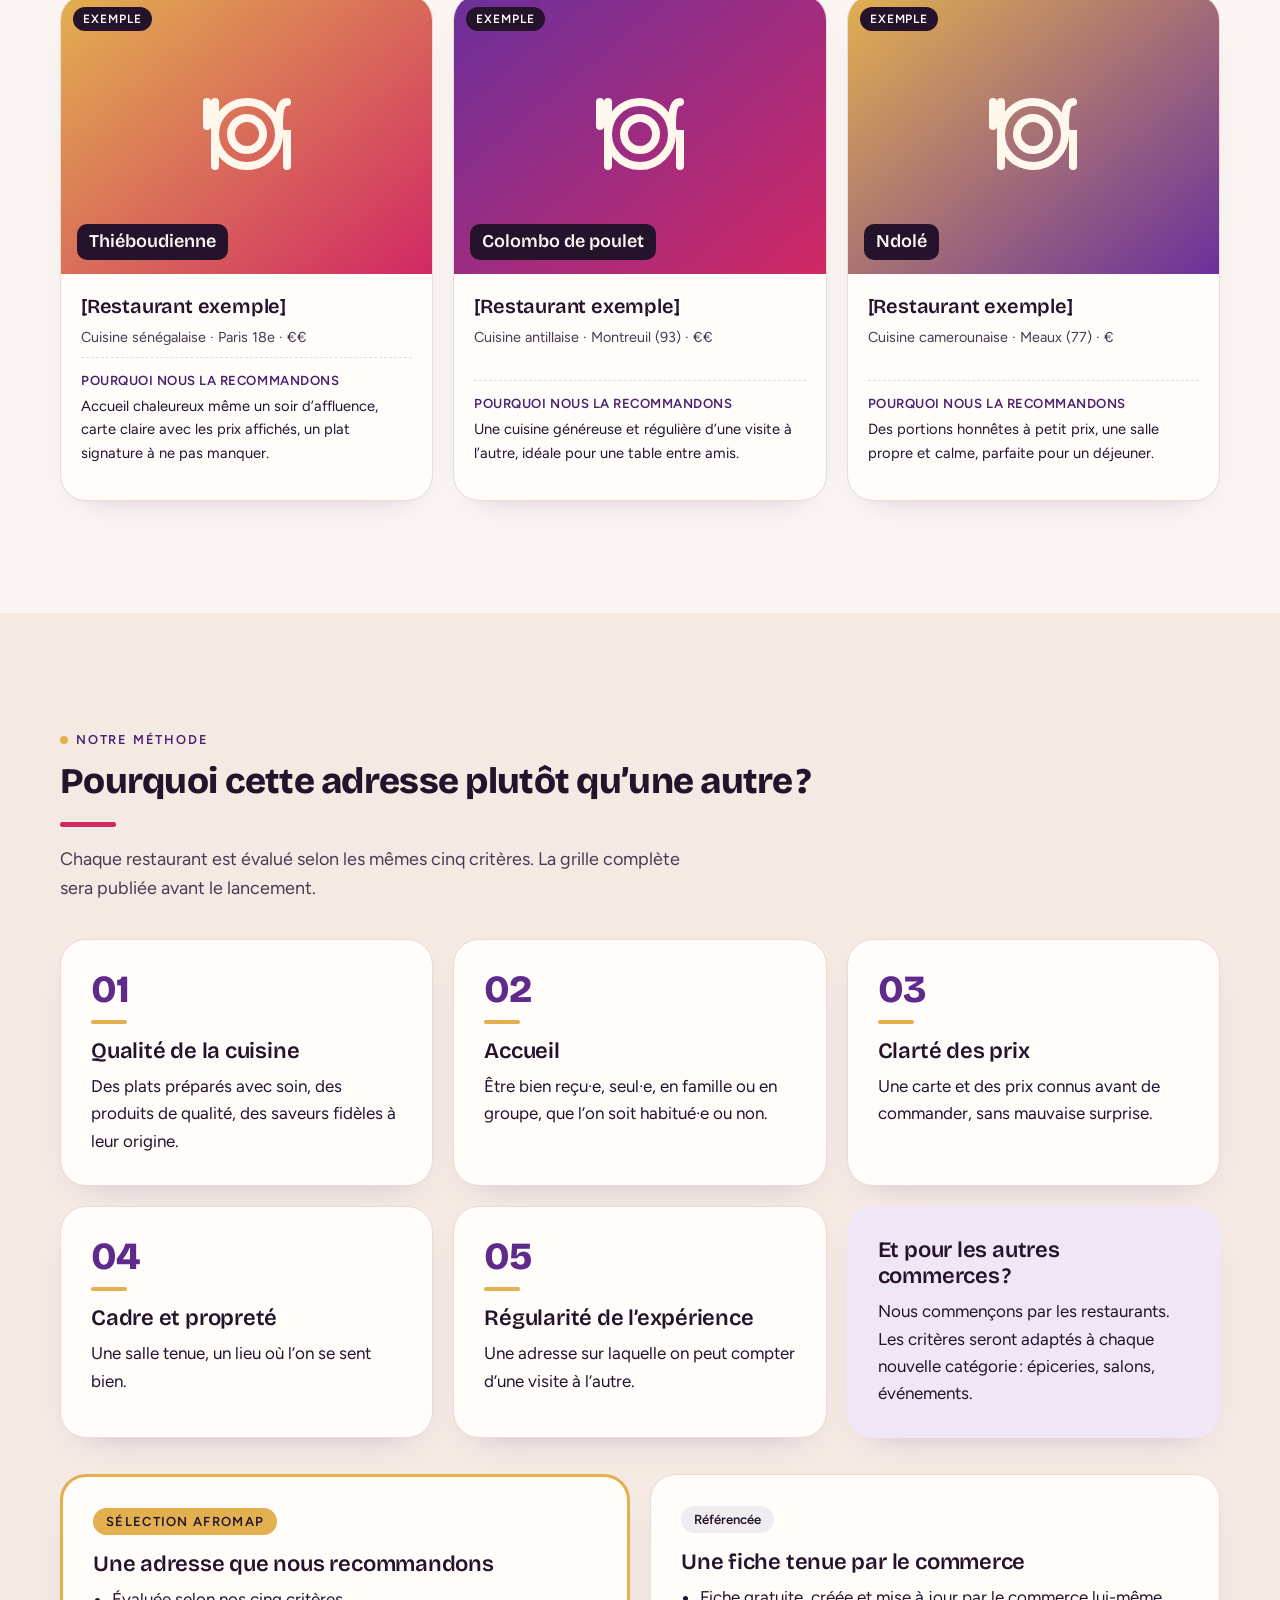
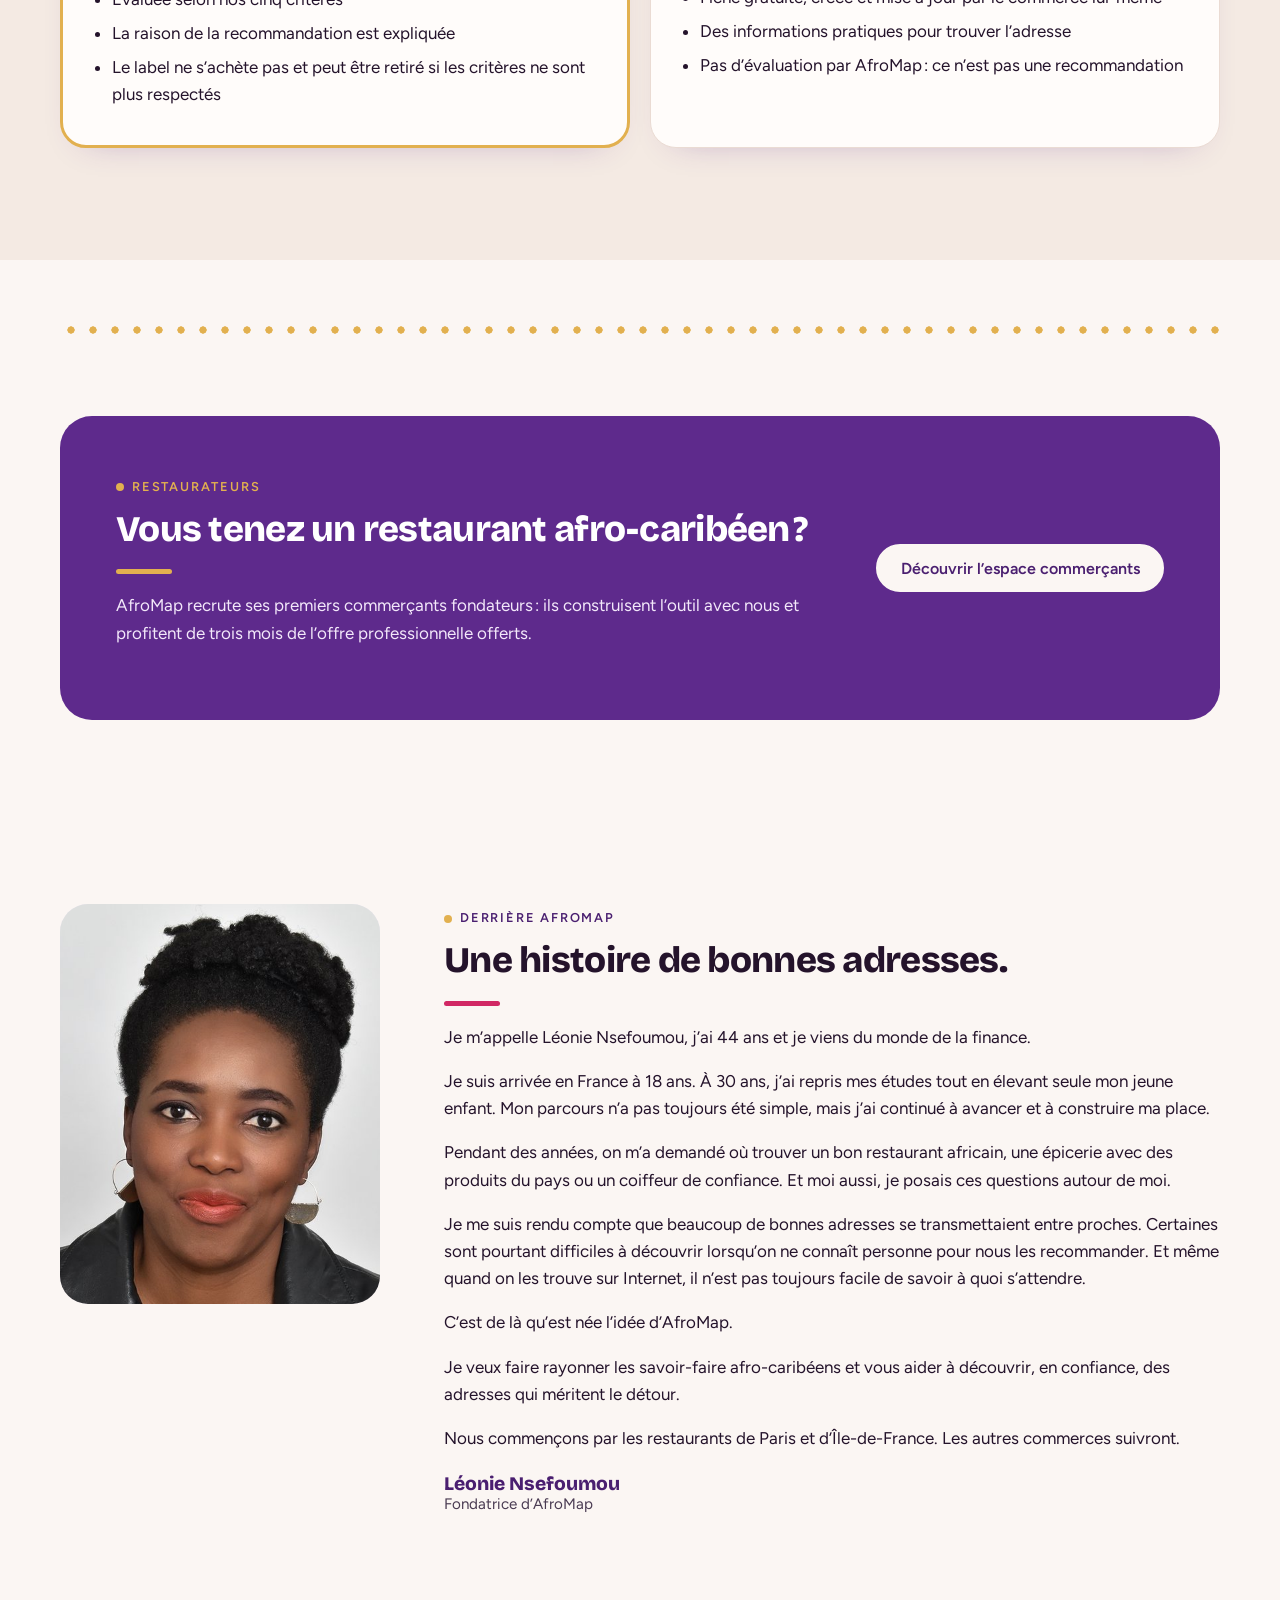
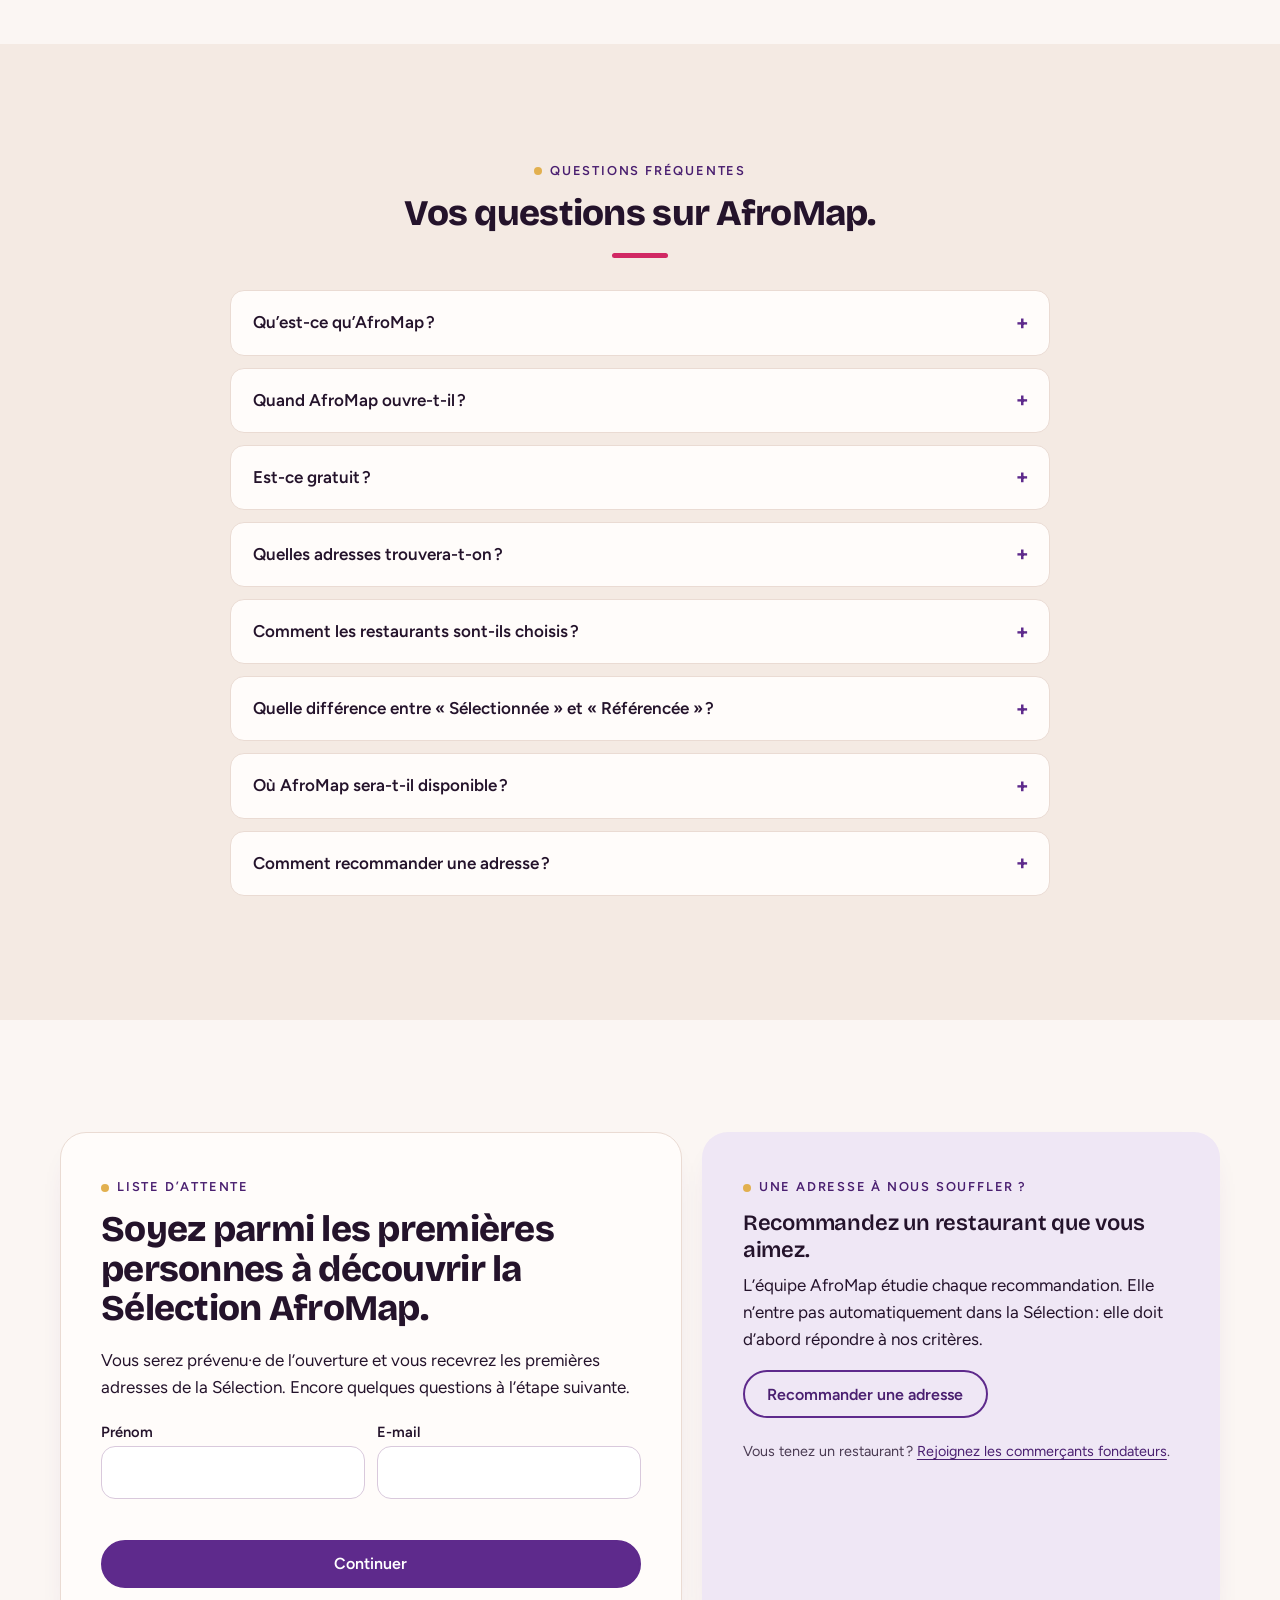
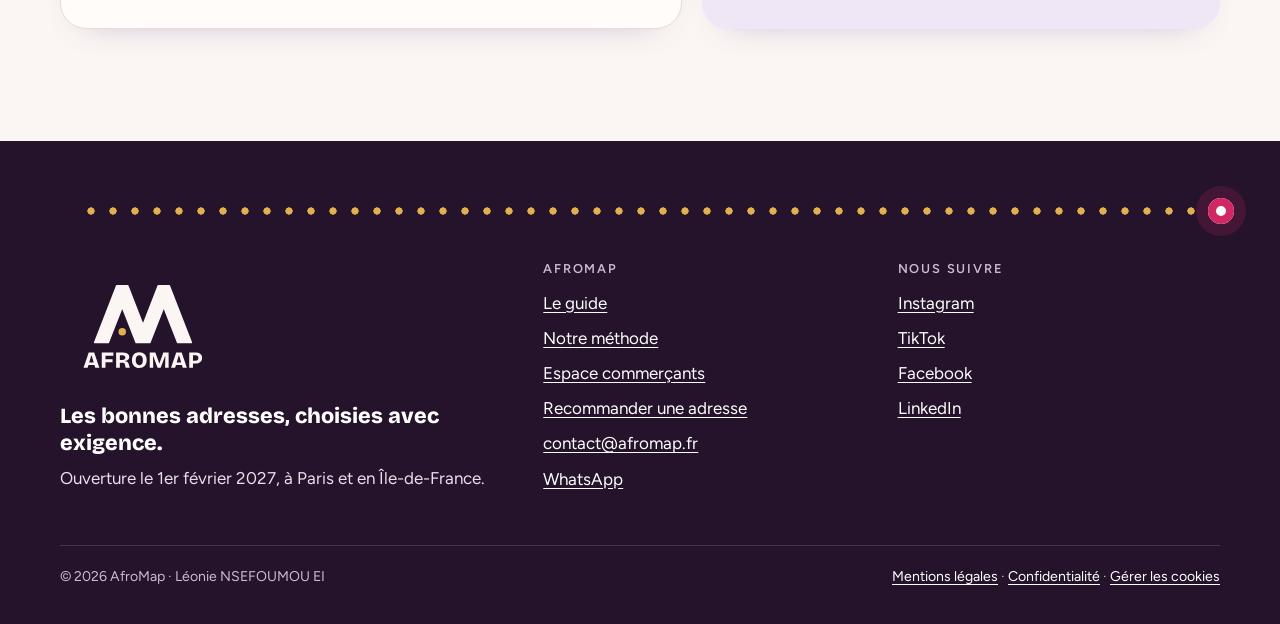
==== commit 0812a7bb: "Update index.html Mise jour date de lancement 01022027" ====
--- a/index.html
+++ b/index.html
@@ -4,7 +4,7 @@
 <meta charset="utf-8">
 <meta name="viewport" content="width=device-width, initial-scale=1, viewport-fit=cover">
 <title>AfroMap · Restaurants afro-caribéens à Paris et en Île-de-France</title>
-<meta name="description" content="AfroMap prépare une sélection de restaurants afro-caribéens à Paris et en Île-de-France, choisis selon cinq critères. Premiers restaurants début 2027.">
+<meta name="description" content="AfroMap prépare une sélection de restaurants afro-caribéens à Paris et en Île-de-France, choisis selon cinq critères. Ouverture le 1er février 2027.">
 
 <link rel="canonical" href="https://afromap.fr/">
 <meta name="theme-color" content="#5E2A8C">
@@ -23,8 +23,8 @@
 <link rel="preload" href="/fonts/bricolage-grotesque-latin-800-normal.woff2" as="font" type="font/woff2" crossorigin>
 <link rel="preload" href="/fonts/figtree-latin-400-normal.woff2" as="font" type="font/woff2" crossorigin>
 <link rel="stylesheet" href="/site.css?v=20261122f">
-<script type="application/ld+json">{"@context": "https://schema.org", "@type": "Organization", "name": "AfroMap", "url": "https://afromap.fr/", "logo": "https://afromap.fr/assets/img/afromap-icone.svg", "email": "contact@afromap.fr", "description": "AfroMap prépare une sélection de restaurants afro-caribéens à Paris et en Île-de-France, choisis selon cinq critères. Premiers restaurants début 2027.", "slogan": "Les bonnes adresses, choisies avec exigence.", "foundingDate": "2026-09-29", "founder": {"@type": "Person", "name": "Léonie Nsefoumou", "jobTitle": "Fondatrice d’AfroMap", "sameAs": ["https://www.linkedin.com/in/leoniensefoumou/"]}, "areaServed": {"@type": "AdministrativeArea", "name": "Île-de-France"}, "sameAs": ["https://www.instagram.com/afromap_app/", "https://www.tiktok.com/@afromap_app", "https://www.facebook.com/profile.php?id=61595257712928", "https://www.linkedin.com/company/afromap-fr/"]}</script>
-<script type="application/ld+json">{"@context": "https://schema.org", "@type": "FAQPage", "mainEntity": [{"@type": "Question", "name": "Qu’est-ce qu’AfroMap ?", "acceptedAnswer": {"@type": "Answer", "text": "AfroMap prépare une sélection de restaurants afro-caribéens à Paris et en Île-de-France, choisis selon cinq critères. Pour chaque adresse de la Sélection, vous savez pourquoi elle a été retenue. Ce n’est pas un annuaire : les adresses simplement référencées sont toujours clairement distinguées."}}, {"@type": "Question", "name": "Quand AfroMap ouvre-t-il ?", "acceptedAnswer": {"@type": "Answer", "text": "Les premiers restaurants de la Sélection seront présentés début 2027. Inscrivez-vous sur la liste d’attente pour être prévenu·e dès l’ouverture."}}, {"@type": "Question", "name": "Est-ce gratuit ?", "acceptedAnswer": {"@type": "Answer", "text": "Oui. Découvrir les adresses d’AfroMap est gratuit pour le public."}}, {"@type": "Question", "name": "Quelles adresses trouvera-t-on ?", "acceptedAnswer": {"@type": "Answer", "text": "AfroMap commence par les restaurants : cuisines d’Afrique de l’Ouest, d’Afrique centrale, des Antilles, des Caraïbes et de toute la diaspora. Les épiceries, les salons et les événements arriveront ensuite."}}, {"@type": "Question", "name": "Comment les restaurants sont-ils choisis ?", "acceptedAnswer": {"@type": "Answer", "text": "Selon cinq critères : la qualité de la cuisine, l’accueil, la clarté des prix, le cadre et la propreté, et la régularité de l’expérience. La grille de sélection sera publiée avant le lancement. Le label Sélection AfroMap ne s’achète pas."}}, {"@type": "Question", "name": "Quelle différence entre « Sélectionnée » et « Référencée » ?", "acceptedAnswer": {"@type": "Answer", "text": "Une adresse Sélectionnée par AfroMap a été vérifiée selon nos critères. Une adresse Référencée dispose d’une fiche gratuite tenue par le commerce lui-même : elle n’a pas été évaluée par AfroMap. Les deux sont toujours affichées séparément."}}, {"@type": "Question", "name": "Où AfroMap sera-t-il disponible ?", "acceptedAnswer": {"@type": "Answer", "text": "D’abord à Paris et dans toute l’Île-de-France."}}, {"@type": "Question", "name": "Comment recommander une adresse ?", "acceptedAnswer": {"@type": "Answer", "text": "Grâce au formulaire « Recommander une adresse ». L’équipe AfroMap l’étudie avec soin. Une adresse recommandée n’entre pas automatiquement dans la Sélection : elle doit d’abord répondre à nos critères."}}]}</script>
+<script type="application/ld+json">{"@context": "https://schema.org", "@type": "Organization", "name": "AfroMap", "url": "https://afromap.fr/", "logo": "https://afromap.fr/assets/img/afromap-icone.svg", "email": "contact@afromap.fr", "description": "AfroMap prépare une sélection de restaurants afro-caribéens à Paris et en Île-de-France, choisis selon cinq critères. Ouverture le 1er février 2027.", "slogan": "Les bonnes adresses, choisies avec exigence.", "foundingDate": "2026-09-29", "founder": {"@type": "Person", "name": "Léonie Nsefoumou", "jobTitle": "Fondatrice d’AfroMap", "sameAs": ["https://www.linkedin.com/in/leoniensefoumou/"]}, "areaServed": {"@type": "AdministrativeArea", "name": "Île-de-France"}, "sameAs": ["https://www.instagram.com/afromap_app/", "https://www.tiktok.com/@afromap_app", "https://www.facebook.com/profile.php?id=61595257712928", "https://www.linkedin.com/company/afromap-fr/"]}</script>
+<script type="application/ld+json">{"@context": "https://schema.org", "@type": "FAQPage", "mainEntity": [{"@type": "Question", "name": "Qu’est-ce qu’AfroMap ?", "acceptedAnswer": {"@type": "Answer", "text": "AfroMap prépare une sélection de restaurants afro-caribéens à Paris et en Île-de-France, choisis selon cinq critères. Pour chaque adresse de la Sélection, vous savez pourquoi elle a été retenue. Ce n’est pas un annuaire : les adresses simplement référencées sont toujours clairement distinguées."}}, {"@type": "Question", "name": "Quand AfroMap ouvre-t-il ?", "acceptedAnswer": {"@type": "Answer", "text": "Les premiers restaurants de la Sélection seront présentés le 1er février 2027. Inscrivez-vous sur la liste d’attente pour être prévenu·e dès l’ouverture."}}, {"@type": "Question", "name": "Est-ce gratuit ?", "acceptedAnswer": {"@type": "Answer", "text": "Oui. Découvrir les adresses d’AfroMap est gratuit pour le public."}}, {"@type": "Question", "name": "Quelles adresses trouvera-t-on ?", "acceptedAnswer": {"@type": "Answer", "text": "AfroMap commence par les restaurants : cuisines d’Afrique de l’Ouest, d’Afrique centrale, des Antilles, des Caraïbes et de toute la diaspora. Les épiceries, les salons et les événements arriveront ensuite."}}, {"@type": "Question", "name": "Comment les restaurants sont-ils choisis ?", "acceptedAnswer": {"@type": "Answer", "text": "Selon cinq critères : la qualité de la cuisine, l’accueil, la clarté des prix, le cadre et la propreté, et la régularité de l’expérience. La grille de sélection sera publiée avant le lancement. Le label Sélection AfroMap ne s’achète pas."}}, {"@type": "Question", "name": "Quelle différence entre « Sélectionnée » et « Référencée » ?", "acceptedAnswer": {"@type": "Answer", "text": "Une adresse Sélectionnée par AfroMap a été vérifiée selon nos critères. Une adresse Référencée dispose d’une fiche gratuite tenue par le commerce lui-même : elle n’a pas été évaluée par AfroMap. Les deux sont toujours affichées séparément."}}, {"@type": "Question", "name": "Où AfroMap sera-t-il disponible ?", "acceptedAnswer": {"@type": "Answer", "text": "D’abord à Paris et dans toute l’Île-de-France."}}, {"@type": "Question", "name": "Comment recommander une adresse ?", "acceptedAnswer": {"@type": "Answer", "text": "Grâce au formulaire « Recommander une adresse ». L’équipe AfroMap l’étudie avec soin. Une adresse recommandée n’entre pas automatiquement dans la Sélection : elle doit d’abord répondre à nos critères."}}]}</script>
 </head>
 <body>
 <a class="skip" href="#contenu">Aller au contenu</a>
@@ -46,7 +46,7 @@
 <circle cx="760" cy="300" r="34" fill="#D12864" fill-opacity=".25"/><circle cx="760" cy="300" r="20" fill="#D12864"/><circle cx="760" cy="300" r="7" fill="#FBF6F3"/>
 </svg></div></div>
       <div class="hero-text">
-        <span class="pill">En préparation · Premiers restaurants début 2027</span>
+        <span class="pill">En préparation · Ouverture le 1er février 2027</span>
         <h1 id="hero-t">Un bon restaurant, ça se découvre en confiance.</h1>
         <p>AfroMap prépare une sélection de restaurants afro-caribéens à Paris et en Île-de-France. Des adresses choisies selon des critères précis, avec des informations pour savoir à quoi vous attendre avant d’y aller.</p>
       </div>
@@ -177,7 +177,7 @@
 <section class="sec white" id="questions" aria-labelledby="faq-t">
   <div class="wrap">
     <div class="center"><span class="eyebrow">Questions fréquentes</span><h2 class="t" id="faq-t">Vos questions sur AfroMap.</h2></div>
-    <div class="faq"><details><summary>Qu’est-ce qu’AfroMap ?</summary><p>AfroMap prépare une sélection de restaurants afro-caribéens à Paris et en Île-de-France, choisis selon cinq critères. Pour chaque adresse de la Sélection, vous savez pourquoi elle a été retenue. Ce n’est pas un annuaire : les adresses simplement référencées sont toujours clairement distinguées.</p></details><details><summary>Quand AfroMap ouvre-t-il ?</summary><p>Les premiers restaurants de la Sélection seront présentés début 2027. Inscrivez-vous sur la liste d’attente pour être prévenu·e dès l’ouverture.</p></details><details><summary>Est-ce gratuit ?</summary><p>Oui. Découvrir les adresses d’AfroMap est gratuit pour le public.</p></details><details><summary>Quelles adresses trouvera-t-on ?</summary><p>AfroMap commence par les restaurants : cuisines d’Afrique de l’Ouest, d’Afrique centrale, des Antilles, des Caraïbes et de toute la diaspora. Les épiceries, les salons et les événements arriveront ensuite.</p></details><details><summary>Comment les restaurants sont-ils choisis ?</summary><p>Selon cinq critères : la qualité de la cuisine, l’accueil, la clarté des prix, le cadre et la propreté, et la régularité de l’expérience. La grille de sélection sera publiée avant le lancement. Le label Sélection AfroMap ne s’achète pas.</p></details><details><summary>Quelle différence entre « Sélectionnée » et « Référencée » ?</summary><p>Une adresse <b>Sélectionnée par AfroMap</b> a été vérifiée selon nos critères. Une adresse <b>Référencée</b> dispose d’une fiche gratuite tenue par le commerce lui-même : elle n’a pas été évaluée par AfroMap. Les deux sont toujours affichées séparément.</p></details><details><summary>Où AfroMap sera-t-il disponible ?</summary><p>D’abord à Paris et dans toute l’Île-de-France.</p></details><details><summary>Comment recommander une adresse ?</summary><p>Grâce au formulaire « Recommander une adresse ». L’équipe AfroMap l’étudie avec soin. Une adresse recommandée n’entre pas automatiquement dans la Sélection : elle doit d’abord répondre à nos critères.</p></details></div>
+    <div class="faq"><details><summary>Qu’est-ce qu’AfroMap ?</summary><p>AfroMap prépare une sélection de restaurants afro-caribéens à Paris et en Île-de-France, choisis selon cinq critères. Pour chaque adresse de la Sélection, vous savez pourquoi elle a été retenue. Ce n’est pas un annuaire : les adresses simplement référencées sont toujours clairement distinguées.</p></details><details><summary>Quand AfroMap ouvre-t-il ?</summary><p>Les premiers restaurants de la Sélection seront présentés le 1er février 2027. Inscrivez-vous sur la liste d’attente pour être prévenu·e dès l’ouverture.</p></details><details><summary>Est-ce gratuit ?</summary><p>Oui. Découvrir les adresses d’AfroMap est gratuit pour le public.</p></details><details><summary>Quelles adresses trouvera-t-on ?</summary><p>AfroMap commence par les restaurants : cuisines d’Afrique de l’Ouest, d’Afrique centrale, des Antilles, des Caraïbes et de toute la diaspora. Les épiceries, les salons et les événements arriveront ensuite.</p></details><details><summary>Comment les restaurants sont-ils choisis ?</summary><p>Selon cinq critères : la qualité de la cuisine, l’accueil, la clarté des prix, le cadre et la propreté, et la régularité de l’expérience. La grille de sélection sera publiée avant le lancement. Le label Sélection AfroMap ne s’achète pas.</p></details><details><summary>Quelle différence entre « Sélectionnée » et « Référencée » ?</summary><p>Une adresse <b>Sélectionnée par AfroMap</b> a été vérifiée selon nos critères. Une adresse <b>Référencée</b> dispose d’une fiche gratuite tenue par le commerce lui-même : elle n’a pas été évaluée par AfroMap. Les deux sont toujours affichées séparément.</p></details><details><summary>Où AfroMap sera-t-il disponible ?</summary><p>D’abord à Paris et dans toute l’Île-de-France.</p></details><details><summary>Comment recommander une adresse ?</summary><p>Grâce au formulaire « Recommander une adresse ». L’équipe AfroMap l’étudie avec soin. Une adresse recommandée n’entre pas automatiquement dans la Sélection : elle doit d’abord répondre à nos critères.</p></details></div>
   </div>
 </section>
 
@@ -213,7 +213,7 @@
       <div>
         <img src="/assets/img/afromap-logo-fond-sombre.svg" alt="AfroMap" class="foot-logo" width="166" height="126">
         <p class="foot-sign">Les bonnes adresses, choisies avec exigence.</p>
-        <p>Premiers restaurants début 2027, à Paris et en Île-de-France.</p>
+        <p>Ouverture le 1er février 2027, à Paris et en Île-de-France.</p>
       </div>
       <div>
         <h3>AfroMap</h3>
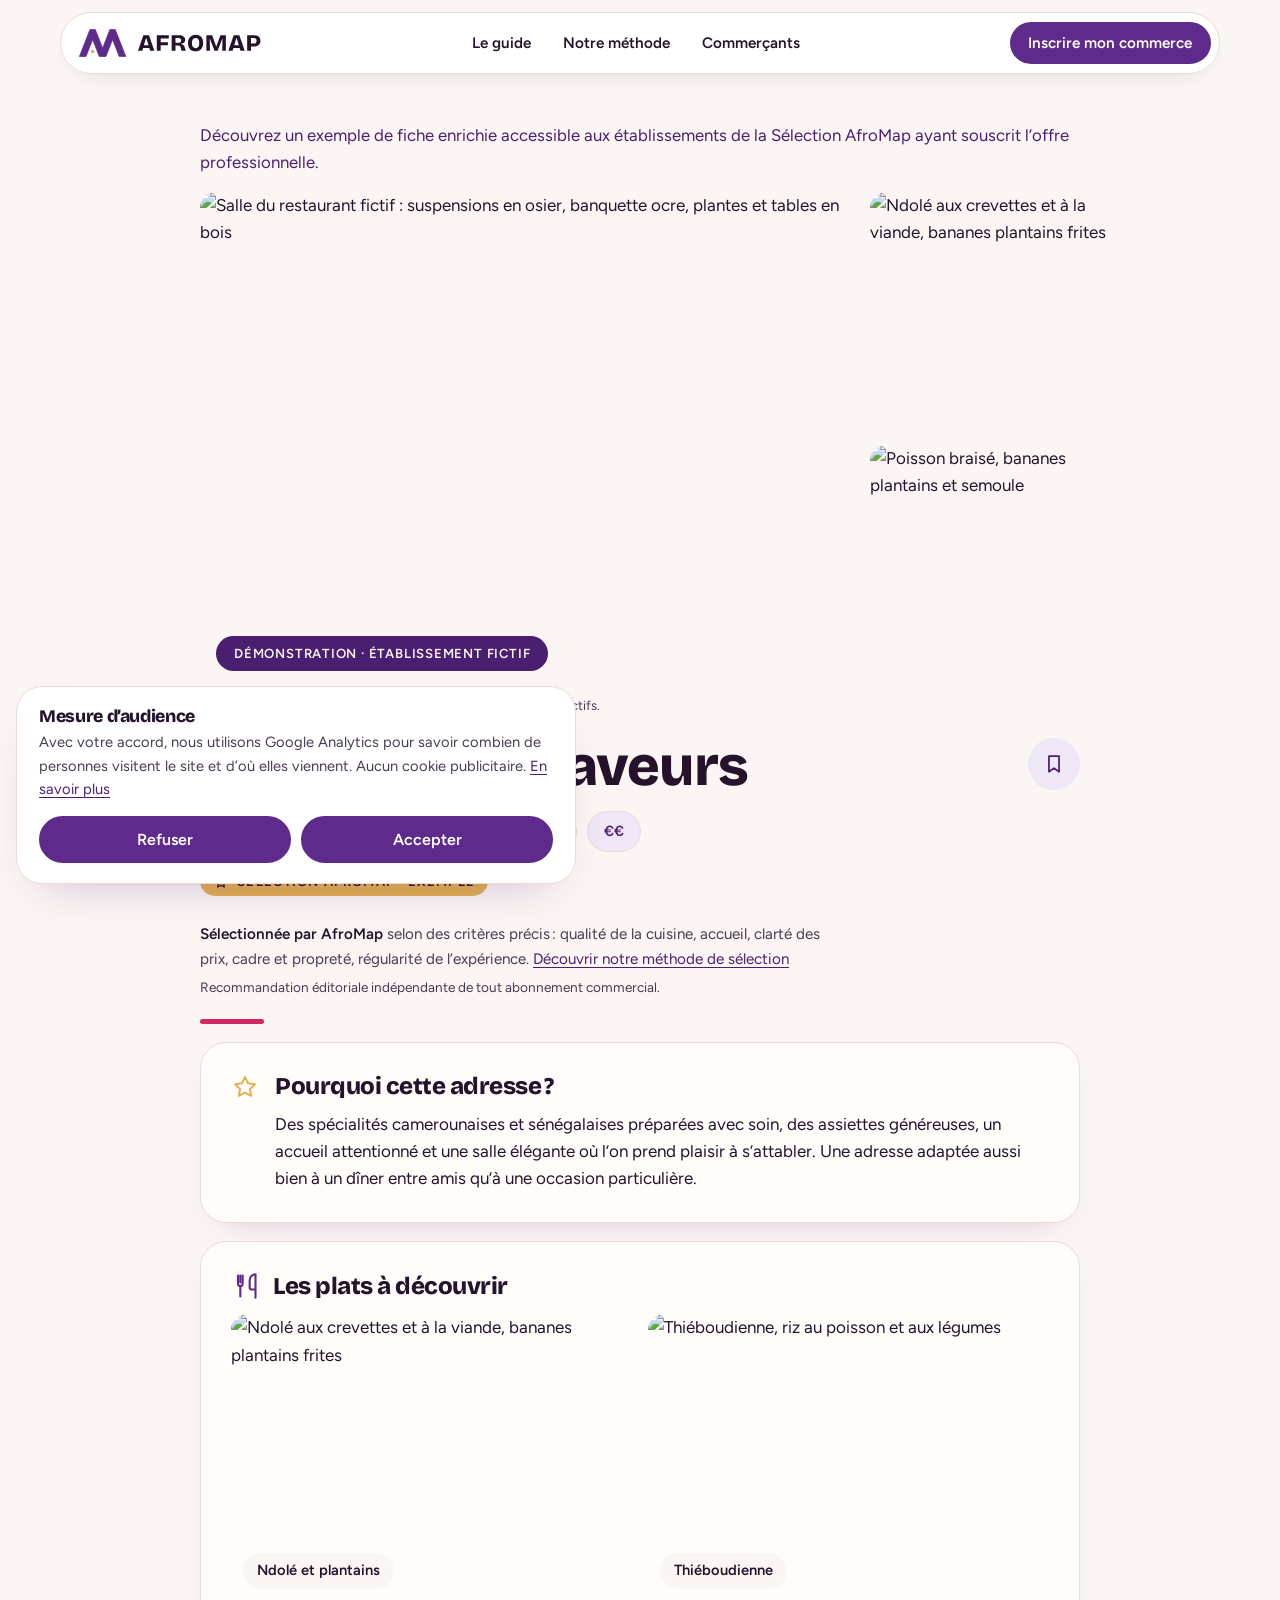
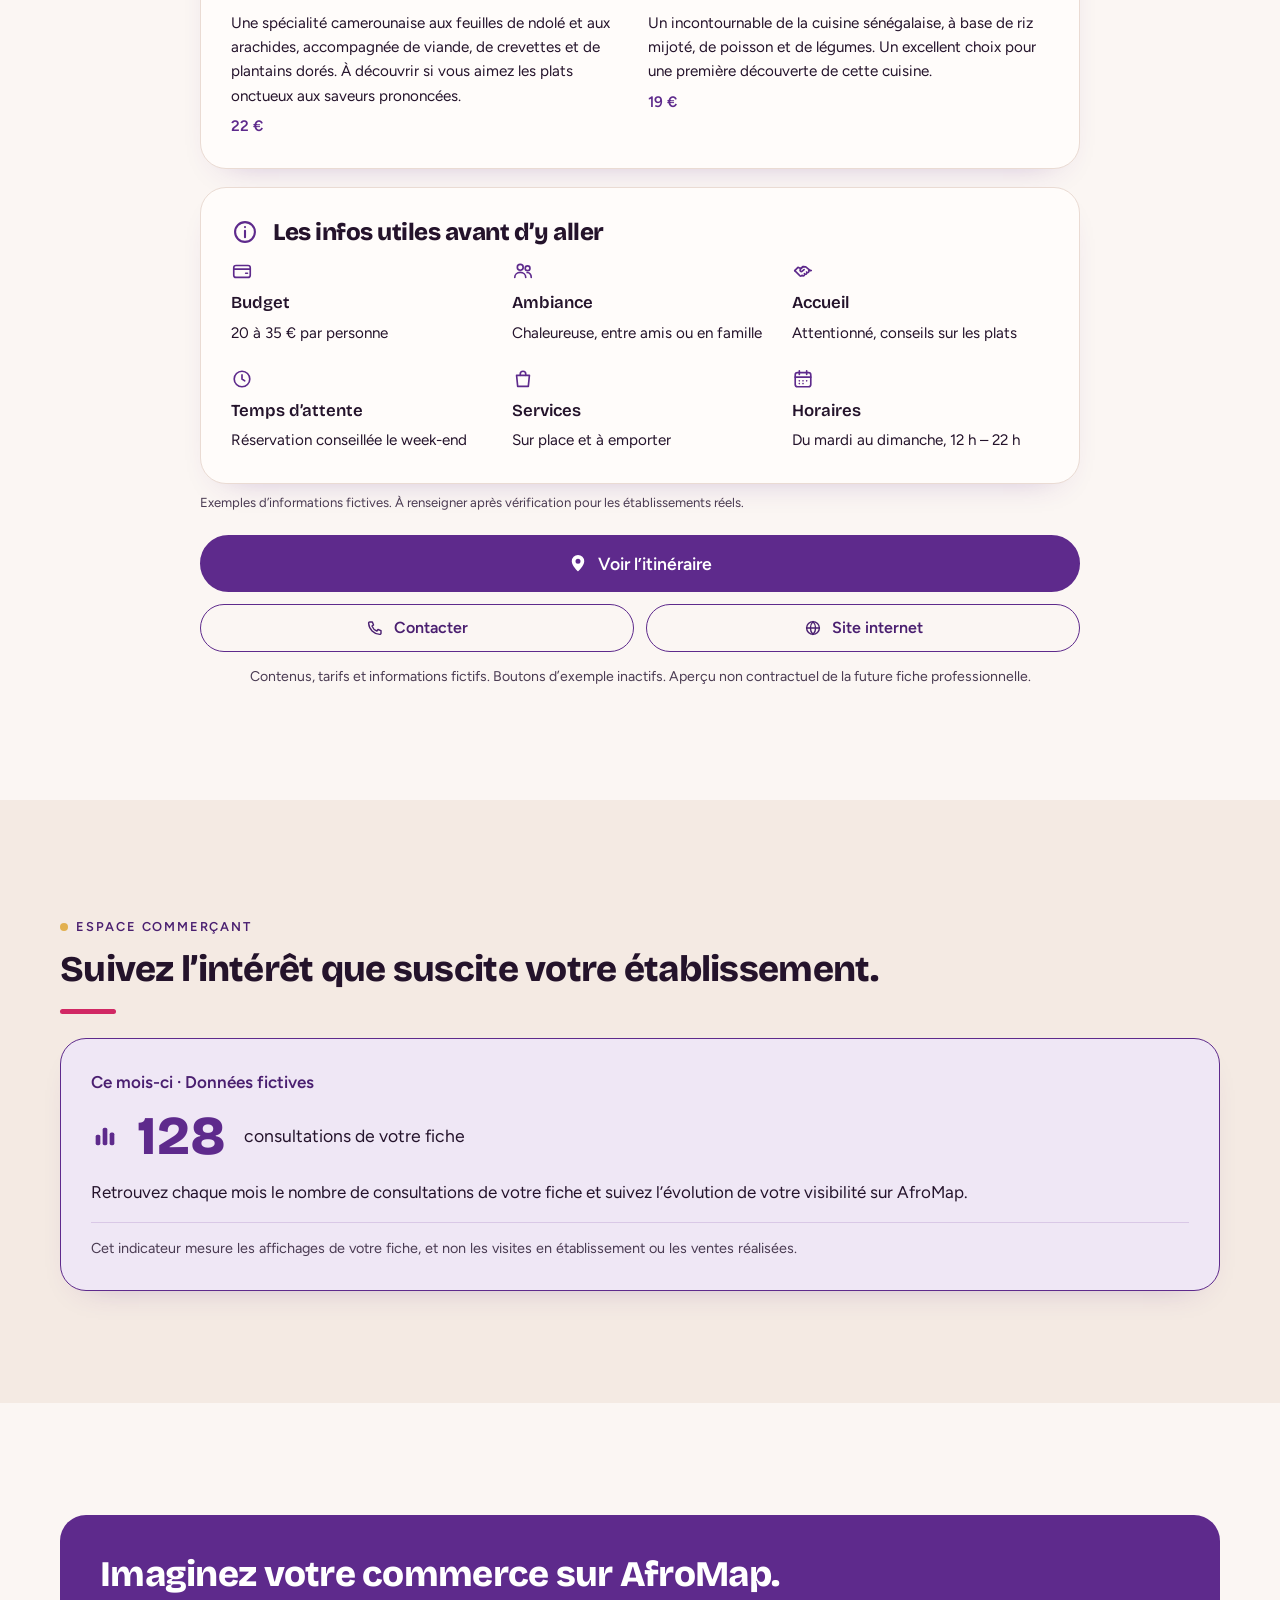
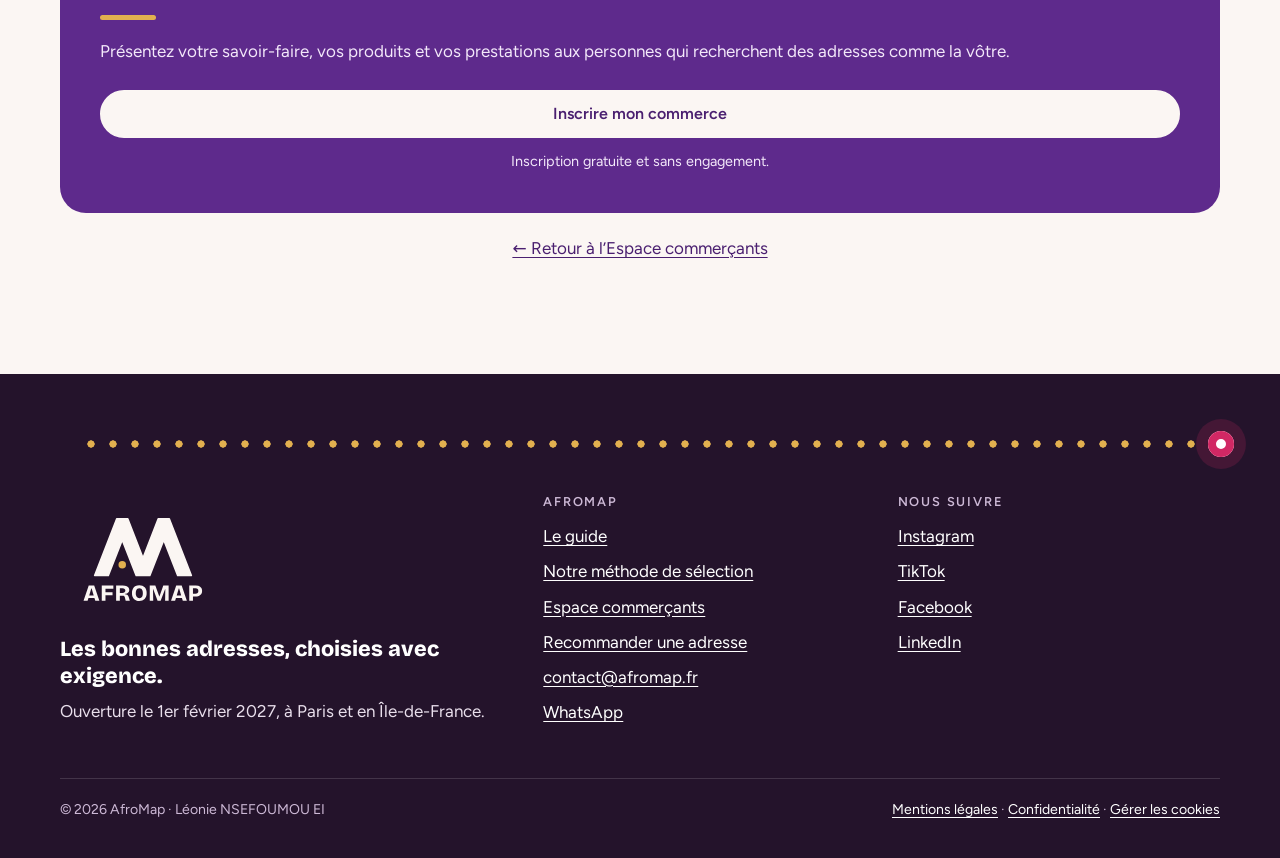
==== commit cedf338a: "Add files via upload" ====
--- a/index.html
+++ b/index.html
@@ -3,206 +3,178 @@
 <head>
 <meta charset="utf-8">
 <meta name="viewport" content="width=device-width, initial-scale=1, viewport-fit=cover">
-<title>AfroMap · Restaurants afro-caribéens à Paris et en Île-de-France</title>
-<meta name="description" content="AfroMap prépare une sélection de restaurants afro-caribéens à Paris et en Île-de-France, choisis selon cinq critères. Ouverture le 1er février 2027.">
-
-<link rel="canonical" href="https://afromap.fr/">
+<title>Exemple de fiche professionnelle · AfroMap</title>
+<meta name="description" content="Démonstration d’une fiche professionnelle AfroMap avec un établissement fictif.">
+<meta name="robots" content="noindex, nofollow">
+
 <meta name="theme-color" content="#5E2A8C">
-<meta property="og:title" content="AfroMap · Les bonnes adresses, choisies avec exigence">
-<meta property="og:description" content="Une sélection de restaurants afro-caribéens à Paris et en Île-de-France, avec la raison de chaque recommandation. Rejoignez la liste d’attente.">
-<meta property="og:type" content="website">
-<meta property="og:url" content="https://afromap.fr/">
-<meta property="og:locale" content="fr_FR">
-<meta property="og:image" content="https://afromap.fr/og-image.jpg?v=20261122f">
-<meta property="og:image:width" content="1200">
-<meta property="og:image:height" content="630">
-<meta property="og:image:alt" content="AfroMap : les bonnes adresses, choisies avec exigence">
-<meta name="twitter:card" content="summary_large_image">
 <link rel="icon" href="/assets/img/afromap-icone.svg" type="image/svg+xml">
 <link rel="apple-touch-icon" href="/apple-touch-icon.png?v=20261122f">
 <link rel="preload" href="/fonts/bricolage-grotesque-latin-800-normal.woff2" as="font" type="font/woff2" crossorigin>
 <link rel="preload" href="/fonts/figtree-latin-400-normal.woff2" as="font" type="font/woff2" crossorigin>
 <link rel="stylesheet" href="/site.css?v=20261122f">
-<script type="application/ld+json">{"@context": "https://schema.org", "@type": "Organization", "name": "AfroMap", "url": "https://afromap.fr/", "logo": "https://afromap.fr/assets/img/afromap-icone.svg", "email": "contact@afromap.fr", "description": "AfroMap prépare une sélection de restaurants afro-caribéens à Paris et en Île-de-France, choisis selon cinq critères. Ouverture le 1er février 2027.", "slogan": "Les bonnes adresses, choisies avec exigence.", "foundingDate": "2026-09-29", "founder": {"@type": "Person", "name": "Léonie Nsefoumou", "jobTitle": "Fondatrice d’AfroMap", "sameAs": ["https://www.linkedin.com/in/leoniensefoumou/"]}, "areaServed": {"@type": "AdministrativeArea", "name": "Île-de-France"}, "sameAs": ["https://www.instagram.com/afromap_app/", "https://www.tiktok.com/@afromap_app", "https://www.facebook.com/profile.php?id=61595257712928", "https://www.linkedin.com/company/afromap-fr/"]}</script>
-<script type="application/ld+json">{"@context": "https://schema.org", "@type": "FAQPage", "mainEntity": [{"@type": "Question", "name": "Qu’est-ce qu’AfroMap ?", "acceptedAnswer": {"@type": "Answer", "text": "AfroMap prépare une sélection de restaurants afro-caribéens à Paris et en Île-de-France, choisis selon cinq critères. Pour chaque adresse de la Sélection, vous savez pourquoi elle a été retenue. Ce n’est pas un annuaire : les adresses simplement référencées sont toujours clairement distinguées."}}, {"@type": "Question", "name": "Quand AfroMap ouvre-t-il ?", "acceptedAnswer": {"@type": "Answer", "text": "Les premiers restaurants de la Sélection seront présentés le 1er février 2027. Inscrivez-vous sur la liste d’attente pour être prévenu·e dès l’ouverture."}}, {"@type": "Question", "name": "Est-ce gratuit ?", "acceptedAnswer": {"@type": "Answer", "text": "Oui. Découvrir les adresses d’AfroMap est gratuit pour le public."}}, {"@type": "Question", "name": "Quelles adresses trouvera-t-on ?", "acceptedAnswer": {"@type": "Answer", "text": "AfroMap commence par les restaurants : cuisines d’Afrique de l’Ouest, d’Afrique centrale, des Antilles, des Caraïbes et de toute la diaspora. Les épiceries, les salons et les événements arriveront ensuite."}}, {"@type": "Question", "name": "Comment les restaurants sont-ils choisis ?", "acceptedAnswer": {"@type": "Answer", "text": "Selon cinq critères : la qualité de la cuisine, l’accueil, la clarté des prix, le cadre et la propreté, et la régularité de l’expérience. La grille de sélection sera publiée avant le lancement. Le label Sélection AfroMap ne s’achète pas."}}, {"@type": "Question", "name": "Quelle différence entre « Sélectionnée » et « Référencée » ?", "acceptedAnswer": {"@type": "Answer", "text": "Une adresse Sélectionnée par AfroMap a été vérifiée selon nos critères. Une adresse Référencée dispose d’une fiche gratuite tenue par le commerce lui-même : elle n’a pas été évaluée par AfroMap. Les deux sont toujours affichées séparément."}}, {"@type": "Question", "name": "Où AfroMap sera-t-il disponible ?", "acceptedAnswer": {"@type": "Answer", "text": "D’abord à Paris et dans toute l’Île-de-France."}}, {"@type": "Question", "name": "Comment recommander une adresse ?", "acceptedAnswer": {"@type": "Answer", "text": "Grâce au formulaire « Recommander une adresse ». L’équipe AfroMap l’étudie avec soin. Une adresse recommandée n’entre pas automatiquement dans la Sélection : elle doit d’abord répondre à nos critères."}}]}</script>
+<style>.vue-client-seule{display:none}html.vue-client .vue-client-seule{display:block}html.vue-client .vue-pro{display:none!important}</style>
+<script>if(/[?&]vue=client(&|$)/.test(location.search))document.documentElement.classList.add('vue-client');</script>
 </head>
 <body>
 <a class="skip" href="#contenu">Aller au contenu</a>
 <header class="top"><div class="wrap"><nav class="nav" aria-label="Navigation principale">
 <a class="brand" href="/" aria-label="AfroMap, accueil"><img src="/afromap-logo-horizontal.svg" alt="" width="183" height="28"></a>
-<ul><li><a href="/" aria-current="page">Le guide</a></li><li><a href="/#methode">Notre méthode</a></li><li><a href="/commercants/">Commerçants</a></li></ul>
-<a class="btn" href="https://tally.so/r/rjzMr5" target="_blank" rel="noopener" data-form="rjzMr5" data-place="menu">Liste d’attente</a>
-<details class="menu"><summary>Menu</summary><div class="menu-panel"><ul><li><a href="/" aria-current="page">Le guide</a></li><li><a href="/#methode">Notre méthode</a></li><li><a href="/commercants/">Commerçants</a></li></ul><a class="btn" href="https://tally.so/r/rjzMr5" target="_blank" rel="noopener" data-form="rjzMr5" data-place="menu-mobile">Liste d’attente</a></div></details>
+<ul><li><a href="/">Le guide</a></li><li><a href="/notre-methode-de-selection/">Notre méthode</a></li><li><a href="/commercants/">Commerçants</a></li></ul>
+<a class="btn" href="https://tally.so/r/b5bQ42" target="_blank" rel="noopener" data-form="b5bQ42" data-place="menu">Inscrire mon commerce</a>
+<details class="menu"><summary>Menu</summary><div class="menu-panel"><ul><li><a href="/">Le guide</a></li><li><a href="/notre-methode-de-selection/">Notre méthode</a></li><li><a href="/commercants/">Commerçants</a></li></ul><a class="btn" href="https://tally.so/r/b5bQ42" target="_blank" rel="noopener" data-form="b5bQ42" data-place="menu-mobile">Inscrire mon commerce</a></div></details>
 </nav></div></header>
 <main id="contenu">
-
-<section class="hero" aria-labelledby="hero-t">
-  <div class="wrap">
-    <div class="hero-grid">
-      <div class="hero-visual"><div class="brand-visual" aria-hidden="true"><svg viewBox="0 0 800 640" fill="none">
-<polygon points="62.74,476 216.74,80 293.74,80 400,353.24 506.26,80 583.26,80 737.26,476 641.78,476 544.76,226.52 447.74,476 352.26,476 255.24,226.52 158.22,476" fill="#FBF6F3" fill-opacity=".10" stroke="#FBF6F3" stroke-opacity=".22" stroke-width="6" stroke-linejoin="round"/>
-<path d="M20 600 C 200 520, 330 600, 470 540 S 700 420, 760 300" stroke="#E2B04F" stroke-width="7" stroke-linecap="round" stroke-dasharray="0 22"/>
-<circle cx="255.24" cy="401.16" r="26" fill="#E2B04F"/>
-<circle cx="760" cy="300" r="34" fill="#D12864" fill-opacity=".25"/><circle cx="760" cy="300" r="20" fill="#D12864"/><circle cx="760" cy="300" r="7" fill="#FBF6F3"/>
-</svg></div></div>
-      <div class="hero-text">
-        <span class="pill">En préparation · Ouverture le 1er février 2027</span>
-        <h1 id="hero-t">Un bon restaurant, ça se découvre en confiance.</h1>
-        <p>AfroMap prépare une sélection de restaurants afro-caribéens à Paris et en Île-de-France. Des adresses choisies selon des critères précis, avec des informations pour savoir à quoi vous attendre avant d’y aller.</p>
-      </div>
-      <div class="hero-card">
-        <h2>Découvrez en premier notre sélection de restaurants <span style="white-space:nowrap">afro-caribéens</span></h2>
-        <p>Rejoignez la liste d’attente. Encore quelques questions, puis on vous prévient dès l’ouverture.</p>
-        <form class="mini-form" data-preform="rjzMr5" data-place="hero" novalidate>
-          <div class="row">
-            <div><label for="h-prenom">Prénom</label><input id="h-prenom" name="prenom" autocomplete="given-name" required></div>
-            <div><label for="h-email">E-mail</label><input id="h-email" name="email" type="email" autocomplete="email" required></div>
-          </div>
-          <p class="err" role="alert"></p>
-          <button class="btn" type="submit">Continuer</button>
-        </form>
-        <p class="hero-sub" style="margin-bottom:0;color:var(--violet-ink);font-size:1.0625rem">Gratuit et sans engagement</p>
-        <div class="hero-quote"><img src="/leonie.jpg" alt="" width="48" height="48" loading="lazy"><p>« On m’a si souvent demandé une bonne adresse. C’est pour y répondre que je crée AfroMap. »<br><b>Léonie, fondatrice</b></p></div>
-      </div>
-    </div>
-  </div>
-</section>
-
-<section class="sec" aria-labelledby="pb-t">
-  <div class="wrap story">
-    <div><span class="eyebrow">Le constat</span><h2 class="t" id="pb-t">Vous avez trouvé l’adresse. Mais vous hésitez encore.</h2></div>
-    <div class="story-text">
-      <p>Vous repérez un restaurant sur Instagram. Les plats ont l’air délicieux. Vous envoyez la vidéo à une amie : « On teste samedi ? »</p>
-      <p>Puis vous regardez les avis Google. Certains parlent d’un accueil chaleureux, d’autres d’une longue attente. Vous cherchez les prix, mais vous ne trouvez pas la carte.</p>
-      <p class="quote">Vous finissez par vous demander si ça vaut vraiment le déplacement.</p>
-    </div>
-  </div>
-</section>
-<section class="sec-tight photos-club" aria-label="Une salle, une ambiance, un décor : c’est aussi ça, une bonne adresse.">
-  <div class="wrap">
-    <p class="photos-titre">Une salle, une ambiance, un décor : c’est aussi ça, une bonne adresse.</p>
-    <div class="photos-grid" tabindex="0" role="group" aria-label="Photos de la salle"><img src="/club-salon-lounge.jpg?v=20261122f" alt="Coin salon avec fauteuils vert anis, coussins moutarde et table basse chargée de livres" width="800" height="1000" loading="lazy" decoding="async"><img src="/club-fontaines-rhum.jpg?v=20261122f" alt="Rangée de grandes fontaines à rhum arrangé posées sur un comptoir bordé de wax jaune" width="800" height="1000" loading="lazy" decoding="async"><img src="/club-salle.jpg?v=20261122f" alt="Salle aux murs gris, suspensions en fibre tressée, fauteuils bleu canard et tableaux colorés" width="800" height="1000" loading="lazy" decoding="async"></div>
-    <p class="photos-legende">Photos : © Ô Petit Club Africain. Elles illustrent le type d’adresses que nous souhaitons valoriser et ne valent pas sélection.</p>
-  </div>
-</section>
-
-
-<div class="thread" aria-hidden="true"></div>
-<section class="sec white" aria-labelledby="sol-t">
-  <div class="wrap">
-    <div class="center"><span class="eyebrow">Ce que prépare AfroMap</span><h2 class="t" id="sol-t">Avant de réserver, vous voulez savoir.</h2>
-    <p class="lead">AfroMap rassemble ce qui manque aujourd’hui pour choisir sereinement.</p></div>
-    <div class="grid g3" style="margin-top:40px">
-      <div class="card"><div class="ico"><svg width="24" height="24" viewBox="0 0 24 24" fill="none" stroke="currentColor" stroke-width="2" stroke-linecap="round" aria-hidden="true"><path d="M9 6h11M9 12h11M9 18h11"/><circle cx="4.5" cy="6" r="1.2"/><circle cx="4.5" cy="12" r="1.2"/><circle cx="4.5" cy="18" r="1.2"/></svg></div><h3>Une sélection expliquée</h3><p>Des restaurants retenus selon cinq critères, et pour chacun, la raison de la recommandation.</p></div>
-      <div class="card"><div class="ico"><svg width="24" height="24" viewBox="0 0 24 24" fill="none" stroke="currentColor" stroke-width="2" stroke-linecap="round" aria-hidden="true"><circle cx="12" cy="12" r="9"/><path d="M12 11v6M12 7.5v.5"/></svg></div><h3>Les infos utiles avant d’y aller</h3><p>L’accueil, les prix, le plat à commander, l’ambiance : de quoi savoir à quoi vous attendre.</p></div>
-      <div class="card"><div class="ico"><svg width="24" height="24" viewBox="0 0 24 24" fill="none" stroke="currentColor" stroke-width="2" stroke-linecap="round" aria-hidden="true"><circle cx="12" cy="12" r="8"/><circle cx="12" cy="12" r="4"/><path d="M2 4v6M4 4v16M22 4c-2 0-2 4-2 6s1 2 2 2v8"/></svg></div><h3>Des cuisines à découvrir</h3><p>Afrique de l’Ouest, Afrique centrale, Antilles, Caraïbes : des savoir-faire qui méritent le détour, à partager avec fierté.</p></div>
-    </div>
-  </div>
-</section>
-
-<section class="sec" id="guide" aria-labelledby="guide-t">
-  <div class="wrap">
-    <span class="eyebrow">Aperçu du futur guide</span>
-    <h2 class="t" id="guide-t">Votre prochain restaurant est peut-être ici.</h2>
-    <p class="lead">Voici à quoi ressemblera la Sélection. Les fiches ci-dessous sont des exemples : aucune adresse n’a encore été publiée.</p>
-    <div class="searchbar" aria-hidden="true"><svg width="20" height="20" viewBox="0 0 24 24" fill="none" stroke="currentColor" stroke-width="2" stroke-linecap="round" aria-hidden="true"><circle cx="11" cy="11" r="7"/><path d="M20 20l-3.5-3.5"/></svg><span>Cuisine, quartier, ville…</span><em>Bientôt disponible</em></div>
-    <ul class="chips" aria-label="Catégories">
-      <li class="on">Restaurants</li><li>Épiceries <small>Prochainement</small></li><li>Salons <small>Prochainement</small></li><li>Événements <small>Prochainement</small></li>
+<style>
+  .demo .fiche{max-width:880px;margin:0 auto}
+  .demo .hero-img{position:relative;margin:0;border-radius:var(--r);overflow:hidden;aspect-ratio:16/8}
+  .demo .hero-img img{width:100%;height:100%;object-fit:cover;display:block}
+  .demo .galerie{display:grid;grid-template-columns:1.6fr 1fr;grid-template-rows:1fr 1fr;gap:10px;aspect-ratio:16/9;border-radius:0;overflow:visible}
+  .demo .galerie img{border-radius:16px;min-height:0}
+  .demo .galerie .g-main{grid-row:1 / span 2}
+  .demo .badge-demo{position:absolute;left:16px;bottom:16px;right:16px;width:max-content;max-width:calc(100% - 32px);padding:9px 18px;border-radius:999px;background:var(--violet-ink);color:var(--creme);font-weight:700;letter-spacing:.06em;text-transform:uppercase;font-size:.82rem;line-height:1.3}
+  .demo .legende{margin:8px 0 0;font-size:.82rem;color:#4A3B52}
+  .demo .titre-ligne{display:flex;align-items:flex-start;justify-content:space-between;gap:16px;margin-top:22px}
+  .demo .titre-ligne h1{margin:0}
+  .demo .favori{flex:0 0 auto;width:52px;height:52px;border-radius:50%;display:grid;place-items:center;background:var(--violet-soft);color:var(--violet-ink);cursor:default}
+  .demo .chips{list-style:none;padding:0;margin:14px 0 0;display:flex;flex-wrap:wrap;gap:10px}
+  .demo .chip{display:inline-flex;align-items:center;gap:8px;padding:8px 16px;border-radius:999px;background:#F3EAF0;color:var(--encre)}
+  .demo .chip svg{color:var(--violet)}
+  .demo .chip-prix{font-weight:800;color:var(--violet-ink);background:var(--violet-soft)}
+  .demo .trait{display:block;width:64px;height:5px;border-radius:5px;background:#D12864;margin:20px 0 0}
+  .demo .bloc{margin-top:18px}
+  .demo .bloc-titre{display:flex;align-items:center;gap:14px;margin:0 0 14px}
+  .demo .bloc-titre h2{margin:0;font-family:var(--titre);font-size:clamp(1.25rem,2.6vw,1.5rem);color:var(--encre)}
+  .demo .bloc-titre svg{color:var(--violet);flex:0 0 auto}
+  .demo .bloc-pourquoi{display:grid;grid-template-columns:auto minmax(0,1fr);gap:4px 16px}
+  .demo .bloc-pourquoi svg{color:var(--or)}
+  .demo .bloc-pourquoi h2{margin:0;font-family:var(--titre);font-size:clamp(1.25rem,2.6vw,1.5rem)}
+  .demo .bloc-pourquoi p{grid-column:2;margin:6px 0 0}
+  .demo .plats{list-style:none;padding:0;margin:0;display:grid;grid-template-columns:1fr 1fr;gap:16px}
+  .demo .plat-img{position:relative;border-radius:16px;overflow:hidden;aspect-ratio:7/5}
+  .demo .plat-img img{width:100%;height:100%;object-fit:cover;display:block}
+  .demo .plat-nom{position:absolute;left:12px;bottom:12px;max-width:calc(100% - 24px);padding:6px 14px;border-radius:999px;background:rgba(251,246,243,.94);color:var(--encre);font-weight:700;font-size:.92rem}
+  .demo .plat p{margin:10px 0 0;font-size:.95rem}
+  .demo .prix{margin-top:6px!important;font-weight:700;color:var(--violet)}
+  .demo .infos{list-style:none;padding:0;margin:0;display:grid;grid-template-columns:repeat(3,minmax(0,1fr));gap:22px 24px}
+  .demo .infos li{display:flex;flex-direction:column;gap:4px;font-size:.95rem}
+  .demo .infos b{font-family:var(--titre);font-size:1.05rem;color:var(--encre)}
+  .demo .infos .ic{color:var(--violet);margin-bottom:4px}
+  .demo .boutons{display:grid;grid-template-columns:1fr 1fr;gap:12px;margin-top:22px}
+  .demo .boutons .btn:first-child{grid-column:1 / -1;font-size:1.1rem;padding-top:16px;padding-bottom:16px}
+  .demo .btn[aria-disabled="true"]{cursor:default;gap:10px}
+  .demo .btn-contour{background:transparent;border:1.5px solid var(--violet);color:var(--violet-ink)}
+  .demo .note-demo{margin:14px 0 0;text-align:center;font-size:.88rem;color:#4A3B52}
+  .demo .indic{display:flex;align-items:center;gap:18px;flex-wrap:wrap}
+  .demo .indic .chiffre{font-family:var(--titre);font-weight:800;font-size:clamp(2.6rem,6vw,3.4rem);line-height:1;color:var(--violet)}
+  @media (max-width:720px){
+    .demo .hero-img{aspect-ratio:4/3;border-radius:16px}
+    .demo .galerie{grid-template-columns:1fr;grid-template-rows:auto}
+    .demo .galerie .g-side{display:none}
+    .demo .galerie .g-main{grid-row:auto;aspect-ratio:4/3}
+    .demo .badge-demo{left:12px;bottom:12px;font-size:.72rem;padding:8px 14px}
+    .demo .favori{width:46px;height:46px}
+    .demo .plats{gap:12px}
+    .demo .plat-nom{font-size:.8rem;padding:5px 10px;left:8px;bottom:8px}
+    .demo .infos{grid-template-columns:1fr 1fr;gap:20px 16px}
+    .demo .boutons{grid-template-columns:1fr}
+  }
+</style>
+
+<section class="sec demo" id="fiche" aria-labelledby="fiche-t" style="padding-top:clamp(20px,3vw,36px)">
+  <div class="wrap"><div class="fiche">
+    <p class="intro-demo vue-client-seule" style="margin:0 0 16px;font-size:1.05rem;color:var(--violet-ink)">Découvrez à quoi ressemblera une fiche de la Sélection AfroMap. Établissement fictif, présenté à titre d’exemple.</p>
+    <p class="intro-demo vue-pro" style="margin:0 0 16px;font-size:1.05rem;color:var(--violet-ink)">Découvrez un exemple de fiche enrichie accessible aux établissements de la Sélection AfroMap ayant souscrit l’offre professionnelle.</p>
+    <figure class="hero-img galerie">
+      <img class="g-main" src="/exemple-fiche/salle.webp" alt="Salle du restaurant fictif : suspensions en osier, banquette ocre, plantes et tables en bois" width="1600" height="1200" fetchpriority="high" decoding="async">
+      <img class="g-side" src="/exemple-fiche/ndole-plantains.webp" alt="Ndolé aux crevettes et à la viande, bananes plantains frites" width="1000" height="1000" decoding="async">
+      <img class="g-side" src="/exemple-fiche/poisson-braise.webp" alt="Poisson braisé, bananes plantains et semoule" width="1000" height="1000" decoding="async">
+      <figcaption class="badge-demo">Démonstration · Établissement fictif</figcaption>
+    </figure>
+    <p class="legende">Visuels illustratifs générés par IA. Établissement, plats et tarifs fictifs.</p>
+
+    <div class="titre-ligne">
+      <h1 class="t" id="fiche-t">La Table des Saveurs</h1>
+      <span class="favori" role="button" aria-disabled="true" title="Bouton d’exemple, inactif" aria-label="Enregistrer (exemple inactif)"><svg width="22" height="22" viewBox="0 0 24 24" fill="none" stroke="currentColor" stroke-width="1.9" stroke-linecap="round" stroke-linejoin="round" aria-hidden="true"><path d="M6.5 3.5h11v17l-5.5-4-5.5 4z"/></svg></span>
+    </div>
+    <ul class="chips">
+      <li class="chip"><svg width="20" height="20" viewBox="0 0 24 24" fill="none" stroke="currentColor" stroke-width="1.9" stroke-linecap="round" stroke-linejoin="round" aria-hidden="true"><path d="M6 3v7a2 2 0 0 0 2 2v9M10 3v7a2 2 0 0 1-2 2M8 3v6"/><path d="M21 15V2a5 5 0 0 0-5 5v6a2 2 0 0 0 2 2h3zm0 0v7"/></svg><span>Cuisine africaine</span></li>
+      <li class="chip"><svg width="20" height="20" viewBox="0 0 24 24" fill="none" stroke="currentColor" stroke-width="1.9" stroke-linecap="round" stroke-linejoin="round" aria-hidden="true"><path d="M12 21s-7-6.2-7-11.5A7 7 0 0 1 19 9.5C19 14.8 12 21 12 21z"/><circle cx="12" cy="9.5" r="2.5"/></svg><span>Paris, Île-de-France</span></li>
+      <li class="chip chip-prix" aria-label="Niveau de prix : modéré">€€</li>
     </ul>
-    <div class="grid g3"><article class="place">
-  <div class="place-img"><span class="badge-demo">Exemple</span><span class="slot"><svg width="24" height="24" viewBox="0 0 24 24" fill="none" stroke="currentColor" stroke-width="2" stroke-linecap="round" aria-hidden="true"><circle cx="12" cy="12" r="8"/><circle cx="12" cy="12" r="4"/><path d="M2 4v6M4 4v16M22 4c-2 0-2 4-2 6s1 2 2 2v8"/></svg></span><span class="dish">Thiéboudienne</span></div>
-  <div class="place-body"><h3>[Restaurant exemple]</h3><p class="meta">Cuisine sénégalaise · Paris 18e · €€</p>
-  <p class="why"><b>Pourquoi nous la recommandons</b>Accueil chaleureux même un soir d’affluence, carte claire avec les prix affichés, un plat signature à ne pas manquer.</p></div>
-</article><article class="place">
-  <div class="place-img"><span class="badge-demo">Exemple</span><span class="slot"><svg width="24" height="24" viewBox="0 0 24 24" fill="none" stroke="currentColor" stroke-width="2" stroke-linecap="round" aria-hidden="true"><circle cx="12" cy="12" r="8"/><circle cx="12" cy="12" r="4"/><path d="M2 4v6M4 4v16M22 4c-2 0-2 4-2 6s1 2 2 2v8"/></svg></span><span class="dish">Colombo de poulet</span></div>
-  <div class="place-body"><h3>[Restaurant exemple]</h3><p class="meta">Cuisine antillaise · Montreuil (93) · €€</p>
-  <p class="why"><b>Pourquoi nous la recommandons</b>Une cuisine généreuse et régulière d’une visite à l’autre, idéale pour une table entre amis.</p></div>
-</article><article class="place">
-  <div class="place-img"><span class="badge-demo">Exemple</span><span class="slot"><svg width="24" height="24" viewBox="0 0 24 24" fill="none" stroke="currentColor" stroke-width="2" stroke-linecap="round" aria-hidden="true"><circle cx="12" cy="12" r="8"/><circle cx="12" cy="12" r="4"/><path d="M2 4v6M4 4v16M22 4c-2 0-2 4-2 6s1 2 2 2v8"/></svg></span><span class="dish">Ndolé</span></div>
-  <div class="place-body"><h3>[Restaurant exemple]</h3><p class="meta">Cuisine camerounaise · Meaux (77) · €</p>
-  <p class="why"><b>Pourquoi nous la recommandons</b>Des portions honnêtes à petit prix, une salle propre et calme, parfaite pour un déjeuner.</p></div>
-</article></div>
-  </div>
-</section>
-
-<section class="sec white" id="methode" aria-labelledby="met-t">
-  <div class="wrap">
-    <span class="eyebrow">Notre méthode</span>
-    <h2 class="t" id="met-t">Pourquoi cette adresse plutôt qu’une autre ?</h2>
-    <p class="lead">Chaque restaurant est évalué selon les mêmes cinq critères. La grille complète sera publiée avant le lancement.</p>
-    <div class="grid g3" style="margin-top:36px"><div class="card"><span class="num">01</span><h3>Qualité de la cuisine</h3><p>Des plats préparés avec soin, des produits de qualité, des saveurs fidèles à leur origine.</p></div><div class="card"><span class="num">02</span><h3>Accueil</h3><p>Être bien reçu·e, seul·e, en famille ou en groupe, que l’on soit habitué·e ou non.</p></div><div class="card"><span class="num">03</span><h3>Clarté des prix</h3><p>Une carte et des prix connus avant de commander, sans mauvaise surprise.</p></div><div class="card"><span class="num">04</span><h3>Cadre et propreté</h3><p>Une salle tenue, un lieu où l’on se sent bien.</p></div><div class="card"><span class="num">05</span><h3>Régularité de l’expérience</h3><p>Une adresse sur laquelle on peut compter d’une visite à l’autre.</p></div>
-      <div class="card" style="background:var(--violet-soft);border-color:transparent"><h3>Et pour les autres commerces ?</h3><p>Nous commençons par les restaurants. Les critères seront adaptés à chaque nouvelle catégorie : épiceries, salons, événements.</p></div>
-    </div>
-    <div class="compare">
-  <div class="card sel"><span class="tag tag-sel">Sélection AfroMap</span>
-    <h3>Une adresse que nous recommandons</h3>
-    <ul><li>Évaluée selon nos cinq critères</li><li>La raison de la recommandation est expliquée</li><li>Le label ne s’achète pas et peut être retiré si les critères ne sont plus respectés</li></ul></div>
-  <div class="card"><span class="tag tag-ref">Référencée</span>
-    <h3>Une fiche tenue par le commerce</h3>
-    <ul><li>Fiche gratuite, créée et mise à jour par le commerce lui-même</li><li>Des informations pratiques pour trouver l’adresse</li><li>Pas d’évaluation par AfroMap : ce n’est pas une recommandation</li></ul></div>
-</div>
-  </div>
-</section>
-
-<div class="thread" aria-hidden="true" style="margin-top:56px"></div>
-<section class="sec-tight" aria-labelledby="resto-t">
-  <div class="wrap">
-    <div class="promo band">
-      <div><span class="eyebrow">Restaurateurs</span><h2 class="t" id="resto-t">Vous tenez un restaurant afro-caribéen ?</h2>
-      <p>AfroMap recrute ses premiers commerçants fondateurs : ils construisent l’outil avec nous et profitent de trois mois de l’offre professionnelle offerts.</p></div>
-      <a class="btn btn-creme" href="/commercants/">Découvrir l’espace commerçants</a>
-    </div>
-  </div>
-</section>
-
-<section class="sec" id="fondatrice" aria-labelledby="fon-t">
-  <style>#fondatrice .founder{align-items:start}@media (min-width:821px){#fondatrice .founder-photo{position:sticky;top:110px}}</style>
-  <div class="wrap founder">
-    <div class="founder-photo">LN<img src="/leonie.jpg" alt="Léonie Nsefoumou, fondatrice d’AfroMap" width="640" height="800" loading="lazy" onerror="this.remove()"></div>
-    <div>
-      <span class="eyebrow">Derrière AfroMap</span>
-      <h2 class="t" id="fon-t">Une histoire de bonnes adresses.</h2>
-      <p>Je m’appelle Léonie Nsefoumou, j’ai 44 ans et je viens du monde de la finance.</p>
-      <p>Je suis arrivée en France à 18 ans. À 30 ans, j’ai repris mes études tout en élevant seule mon jeune enfant. Mon parcours n’a pas toujours été simple, mais j’ai continué à avancer et à construire ma place.</p>
-      <p>Pendant des années, on m’a demandé où trouver un bon restaurant africain, une épicerie avec des produits du pays ou un coiffeur de confiance. Et moi aussi, je posais ces questions autour de moi.</p>
-      <p>Je me suis rendu compte que beaucoup de bonnes adresses se transmettaient entre proches. Certaines sont pourtant difficiles à découvrir lorsqu’on ne connaît personne pour nous les recommander. Et même quand on les trouve sur Internet, il n’est pas toujours facile de savoir à quoi s’attendre.</p>
-      <p>C’est de là qu’est née l’idée d’AfroMap.</p>
-      <p>Je veux faire rayonner les savoir-faire afro-caribéens et vous aider à découvrir, en confiance, des adresses qui méritent le détour.</p>
-      <p>Nous commençons par les restaurants de Paris et d’Île-de-France. Les autres commerces suivront.</p>
-      <p class="founder-sign">Léonie Nsefoumou<span>Fondatrice d’AfroMap</span></p>
-    </div>
-  </div>
-</section>
-
-<section class="sec white" id="questions" aria-labelledby="faq-t">
-  <div class="wrap">
-    <div class="center"><span class="eyebrow">Questions fréquentes</span><h2 class="t" id="faq-t">Vos questions sur AfroMap.</h2></div>
-    <div class="faq"><details><summary>Qu’est-ce qu’AfroMap ?</summary><p>AfroMap prépare une sélection de restaurants afro-caribéens à Paris et en Île-de-France, choisis selon cinq critères. Pour chaque adresse de la Sélection, vous savez pourquoi elle a été retenue. Ce n’est pas un annuaire : les adresses simplement référencées sont toujours clairement distinguées.</p></details><details><summary>Quand AfroMap ouvre-t-il ?</summary><p>Les premiers restaurants de la Sélection seront présentés le 1er février 2027. Inscrivez-vous sur la liste d’attente pour être prévenu·e dès l’ouverture.</p></details><details><summary>Est-ce gratuit ?</summary><p>Oui. Découvrir les adresses d’AfroMap est gratuit pour le public.</p></details><details><summary>Quelles adresses trouvera-t-on ?</summary><p>AfroMap commence par les restaurants : cuisines d’Afrique de l’Ouest, d’Afrique centrale, des Antilles, des Caraïbes et de toute la diaspora. Les épiceries, les salons et les événements arriveront ensuite.</p></details><details><summary>Comment les restaurants sont-ils choisis ?</summary><p>Selon cinq critères : la qualité de la cuisine, l’accueil, la clarté des prix, le cadre et la propreté, et la régularité de l’expérience. La grille de sélection sera publiée avant le lancement. Le label Sélection AfroMap ne s’achète pas.</p></details><details><summary>Quelle différence entre « Sélectionnée » et « Référencée » ?</summary><p>Une adresse <b>Sélectionnée par AfroMap</b> a été vérifiée selon nos critères. Une adresse <b>Référencée</b> dispose d’une fiche gratuite tenue par le commerce lui-même : elle n’a pas été évaluée par AfroMap. Les deux sont toujours affichées séparément.</p></details><details><summary>Où AfroMap sera-t-il disponible ?</summary><p>D’abord à Paris et dans toute l’Île-de-France.</p></details><details><summary>Comment recommander une adresse ?</summary><p>Grâce au formulaire « Recommander une adresse ». L’équipe AfroMap l’étudie avec soin. Une adresse recommandée n’entre pas automatiquement dans la Sélection : elle doit d’abord répondre à nos critères.</p></details></div>
-  </div>
-</section>
-
-<section class="sec" id="rejoindre" aria-labelledby="fin-t">
-  <div class="wrap final">
-    <div class="card">
-      <span class="eyebrow">Liste d’attente</span>
-      <h2 id="fin-t">Soyez parmi les premières personnes à découvrir la Sélection AfroMap.</h2>
-      <p>Vous serez prévenu·e de l’ouverture et vous recevrez les premières adresses de la Sélection. Encore quelques questions à l’étape suivante.</p>
-      <form class="mini-form" data-preform="rjzMr5" data-place="fin-de-page" novalidate>
-        <div class="row">
-          <div><label for="f-prenom">Prénom</label><input id="f-prenom" name="prenom" autocomplete="given-name" required></div>
-          <div><label for="f-email">E-mail</label><input id="f-email" name="email" type="email" autocomplete="email" required></div>
-        </div>
-        <p class="err" role="alert"></p>
-        <button class="btn" type="submit">Continuer</button>
-      </form>
-    </div>
-    <div class="card" style="background:var(--violet-soft);border-color:transparent">
-      <span class="eyebrow">Une adresse à nous souffler ?</span>
-      <h3>Recommandez un restaurant que vous aimez.</h3>
-      <p>L’équipe AfroMap étudie chaque recommandation. Elle n’entre pas automatiquement dans la Sélection : elle doit d’abord répondre à nos critères.</p>
-      <a class="btn btn-ghost" href="https://tally.so/r/XxZPBd" target="_blank" rel="noopener" data-form="XxZPBd" data-place="fin-de-page">Recommander une adresse</a>
-      <p class="note" style="margin-top:22px">Vous tenez un restaurant ? <a href="/commercants/">Rejoignez les commerçants fondateurs</a>.</p>
-    </div>
+    <p style="margin:14px 0 0"><span class="tag tag-sel" style="gap:8px"><svg width="16" height="16" viewBox="0 0 24 24" fill="none" stroke="currentColor" stroke-width="1.9" stroke-linecap="round" stroke-linejoin="round" aria-hidden="true"><circle cx="12" cy="9" r="5.5"/><path d="M8.5 13.5L7 21l5-2.5L17 21l-1.5-7.5"/></svg> Sélection AfroMap · Exemple</span></p>
+    <p class="sel-explic" style="margin:10px 0 0;max-width:62ch;font-size:.95rem;color:#4A3B52"><b style="color:var(--encre)">Sélectionnée par AfroMap</b> selon des critères précis : qualité de la cuisine, accueil, clarté des prix, cadre et propreté, régularité de l’expérience. <a href="/notre-methode-de-selection/">Découvrir notre méthode de sélection</a></p>
+    <p style="margin:6px 0 0;font-size:.85rem;color:#4A3B52">Recommandation éditoriale indépendante de tout abonnement commercial.</p>
+    <span class="trait" aria-hidden="true"></span>
+
+    <div class="card bloc bloc-pourquoi">
+      <svg width="28" height="28" viewBox="0 0 24 24" fill="none" stroke="currentColor" stroke-width="1.7" stroke-linecap="round" stroke-linejoin="round" aria-hidden="true"><path d="M12 3.5l2.6 5.3 5.9.9-4.25 4.1 1 5.8L12 16.9l-5.25 2.7 1-5.8L3.5 9.7l5.9-.9z"/></svg>
+      <h2>Pourquoi cette adresse ?</h2>
+      <p>Des spécialités camerounaises et sénégalaises préparées avec soin, des assiettes généreuses, un accueil attentionné et une salle élégante où l’on prend plaisir à s’attabler. Une adresse adaptée aussi bien à un dîner entre amis qu’à une occasion particulière.</p>
+    </div>
+
+    <div class="card bloc">
+      <div class="bloc-titre"><svg width="28" height="28" viewBox="0 0 24 24" fill="none" stroke="currentColor" stroke-width="1.8" stroke-linecap="round" stroke-linejoin="round" aria-hidden="true"><path d="M6 3v7a2 2 0 0 0 2 2v9M10 3v7a2 2 0 0 1-2 2M8 3v6"/><path d="M21 15V2a5 5 0 0 0-5 5v6a2 2 0 0 0 2 2h3zm0 0v7"/></svg><h2>Les plats à découvrir</h2></div>
+      <ul class="plats">
+        <li class="plat"><div class="plat-img"><img src="/exemple-fiche/ndole-plantains-600.webp" alt="Ndolé aux crevettes et à la viande, bananes plantains frites" width="600" height="600" loading="lazy" decoding="async"><span class="plat-nom">Ndolé et plantains</span></div><p>Une spécialité camerounaise aux feuilles de ndolé et aux arachides, accompagnée de viande, de crevettes et de plantains dorés. À découvrir si vous aimez les plats onctueux aux saveurs prononcées.</p><p class="prix">22 €</p></li>
+        <li class="plat"><div class="plat-img"><img src="/exemple-fiche/thieboudienne-600.webp" alt="Thiéboudienne, riz au poisson et aux légumes" width="600" height="600" loading="lazy" decoding="async"><span class="plat-nom">Thiéboudienne</span></div><p>Un incontournable de la cuisine sénégalaise, à base de riz mijoté, de poisson et de légumes. Un excellent choix pour une première découverte de cette cuisine.</p><p class="prix">19 €</p></li>
+      </ul>
+    </div>
+
+    <div class="card bloc">
+      <div class="bloc-titre"><svg width="28" height="28" viewBox="0 0 24 24" fill="none" stroke="currentColor" stroke-width="1.8" stroke-linecap="round" stroke-linejoin="round" aria-hidden="true"><circle cx="12" cy="12" r="8.5"/><path d="M12 11v5.5M12 7.8h.01"/></svg><h2>Les infos utiles avant d’y aller</h2></div>
+      <ul class="infos">
+        <li><span class="ic"><svg width="22" height="22" viewBox="0 0 24 24" fill="none" stroke="currentColor" stroke-width="1.8" stroke-linecap="round" stroke-linejoin="round" aria-hidden="true"><rect x="3" y="6" width="18" height="13" rx="2.5"/><path d="M3 10h18M16 14.5h2"/></svg></span><b>Budget</b><span>20 à 35 € par personne</span></li>
+        <li><span class="ic"><svg width="22" height="22" viewBox="0 0 24 24" fill="none" stroke="currentColor" stroke-width="1.8" stroke-linecap="round" stroke-linejoin="round" aria-hidden="true"><circle cx="9" cy="8" r="3.2"/><path d="M3 19c0-3.3 2.7-5.5 6-5.5s6 2.2 6 5.5"/><circle cx="17" cy="9" r="2.6"/><path d="M16.5 13.6c2.6.2 4.5 2.2 4.5 5.4"/></svg></span><b>Ambiance</b><span>Chaleureuse, entre amis ou en famille</span></li>
+        <li><span class="ic"><svg width="22" height="22" viewBox="0 0 24 24" fill="none" stroke="currentColor" stroke-width="1.8" stroke-linecap="round" stroke-linejoin="round" aria-hidden="true"><path d="M3 11.5l3.5-3.5 3 1.2 2.5-2 3 .3 5 4"/><path d="M3 11.5l5.5 5.5a1.5 1.5 0 0 0 2.1 0l.4-.4.4.4a1.5 1.5 0 0 0 2.1-2.1l.3.3a1.5 1.5 0 0 0 2.1-2.1l.2.2a1.5 1.5 0 0 0 2.1-2.1L21 11.5"/><path d="M12 7.2l-2.8 2.9a1.4 1.4 0 0 0 2 2l2-1.6"/></svg></span><b>Accueil</b><span>Attentionné, conseils sur les plats</span></li>
+        <li><span class="ic"><svg width="22" height="22" viewBox="0 0 24 24" fill="none" stroke="currentColor" stroke-width="1.8" stroke-linecap="round" stroke-linejoin="round" aria-hidden="true"><circle cx="12" cy="12" r="8.5"/><path d="M12 7.5V12l3 2"/></svg></span><b>Temps d’attente</b><span>Réservation conseillée le week-end</span></li>
+        <li><span class="ic"><svg width="22" height="22" viewBox="0 0 24 24" fill="none" stroke="currentColor" stroke-width="1.8" stroke-linecap="round" stroke-linejoin="round" aria-hidden="true"><path d="M5 8h14l-1.2 12H6.2z"/><path d="M9 8V6.5a3 3 0 0 1 6 0V8"/></svg></span><b>Services</b><span>Sur place et à emporter</span></li>
+        <li><span class="ic"><svg width="22" height="22" viewBox="0 0 24 24" fill="none" stroke="currentColor" stroke-width="1.8" stroke-linecap="round" stroke-linejoin="round" aria-hidden="true"><rect x="3.5" y="5" width="17" height="15.5" rx="2.5"/><path d="M3.5 10h17M8 3v4M16 3v4M8 14h.01M12 14h.01M16 14h.01M8 17h.01M12 17h.01"/></svg></span><b>Horaires</b><span>Du mardi au dimanche, 12 h – 22 h</span></li>
+      </ul>
+    </div>
+    <p class="legende">Exemples d’informations fictives. À renseigner après vérification pour les établissements réels.</p>
+
+    <div class="boutons">
+      <span class="btn" role="button" aria-disabled="true" title="Bouton d’exemple, inactif"><svg width="20" height="20" viewBox="0 0 24 24" fill="currentColor" aria-hidden="true"><path d="M12 22s-7.5-6.6-7.5-12.2a7.5 7.5 0 0 1 15 0C19.5 15.4 12 22 12 22zm0-9.2a3 3 0 1 0 0-6 3 3 0 0 0 0 6z"/></svg> Voir l’itinéraire</span>
+      <span class="btn btn-contour" role="button" aria-disabled="true" title="Bouton d’exemple, inactif"><svg width="18" height="18" viewBox="0 0 24 24" fill="none" stroke="currentColor" stroke-width="1.9" stroke-linecap="round" stroke-linejoin="round" aria-hidden="true"><path d="M5 4h3.5l1.5 4-2 1.5a11 11 0 0 0 6.5 6.5L16 14l4 1.5V19a1.5 1.5 0 0 1-1.6 1.5A16 16 0 0 1 3.5 5.6 1.5 1.5 0 0 1 5 4z"/></svg> Contacter</span>
+      <span class="btn btn-contour" role="button" aria-disabled="true" title="Bouton d’exemple, inactif"><svg width="18" height="18" viewBox="0 0 24 24" fill="none" stroke="currentColor" stroke-width="1.9" stroke-linecap="round" stroke-linejoin="round" aria-hidden="true"><circle cx="12" cy="12" r="8.5"/><path d="M3.5 12h17M12 3.5c2.5 2.6 3.5 5.6 3.5 8.5s-1 5.9-3.5 8.5c-2.5-2.6-3.5-5.6-3.5-8.5s1-5.9 3.5-8.5z"/></svg> Site internet</span>
+    </div>
+    <p class="note-demo">Contenus, tarifs et informations fictifs. Boutons d’exemple inactifs. Aperçu non contractuel de la future fiche professionnelle.</p>
+  </div></div>
+</section>
+
+<section class="sec white demo vue-pro" id="indicateur" aria-labelledby="ind-t">
+  <div class="wrap">
+    <span class="eyebrow">Espace commerçant</span>
+    <h2 class="t" id="ind-t">Suivez l’intérêt que suscite votre établissement.</h2>
+    <div class="card" style="margin-top:24px;border:1.5px solid var(--violet);background:var(--violet-soft)">
+      <p style="margin:0 0 12px;font-weight:700;color:var(--violet-ink)">Ce mois-ci · Données fictives</p>
+      <div class="indic"><span style="color:var(--violet)"><svg width="28" height="28" viewBox="0 0 24 24" fill="currentColor" aria-hidden="true"><rect x="4" y="11" width="4" height="9" rx="1.5"/><rect x="10" y="5" width="4" height="15" rx="1.5"/><rect x="16" y="9" width="4" height="11" rx="1.5"/></svg></span><span class="chiffre">128</span><span style="font-size:1.1rem">consultations de votre fiche</span></div>
+      <p style="margin:16px 0 0">Retrouvez chaque mois le nombre de consultations de votre fiche et suivez l’évolution de votre visibilité sur AfroMap.</p>
+      <p style="margin:16px 0 0;padding-top:14px;border-top:1px solid #D9C8E6;font-size:.9rem;color:#4A3B52">Cet indicateur mesure les affichages de votre fiche, et non les visites en établissement ou les ventes réalisées.</p>
+    </div>
+  </div>
+</section>
+
+<section class="sec demo vue-client-seule" aria-labelledby="cli-t">
+  <div class="wrap">
+    <div class="band" style="border-radius:var(--r);padding:clamp(24px,3.5vw,40px)">
+      <h2 class="t" id="cli-t">Découvrez les premières adresses de la Sélection AfroMap.</h2>
+      <p>Inscrivez-vous pour être prévenu·e dès l’ouverture, le 1er février 2027.</p>
+      <a class="btn btn-creme" style="width:100%;margin-top:8px" href="https://tally.so/r/rjzMr5" target="_blank" rel="noopener" data-form="rjzMr5" data-place="exemple-fiche-client">Rejoindre la liste d’attente</a>
+    </div>
+    <p style="margin:22px 0 0;text-align:center"><a href="/">← Retour au guide</a></p>
+  </div>
+</section>
+<section class="sec demo vue-pro" aria-labelledby="conv-t">
+  <div class="wrap">
+    <div class="band" style="border-radius:var(--r);padding:clamp(24px,3.5vw,40px)">
+      <h2 class="t" id="conv-t">Imaginez votre commerce sur AfroMap.</h2>
+      <p>Présentez votre savoir-faire, vos produits et vos prestations aux personnes qui recherchent des adresses comme la vôtre.</p>
+      <a class="btn btn-creme" style="width:100%;margin-top:8px" href="https://tally.so/r/b5bQ42" target="_blank" rel="noopener" data-form="b5bQ42" data-place="exemple-fiche">Inscrire mon commerce</a>
+      <p style="margin:12px 0 0;text-align:center;font-size:.9rem">Inscription gratuite et sans engagement.</p>
+    </div>
+    <p style="margin:22px 0 0;text-align:center"><a href="/commercants/">← Retour à l’Espace commerçants</a></p>
   </div>
 </section>
 </main>
@@ -219,7 +191,7 @@
         <h3>AfroMap</h3>
         <ul>
           <li><a href="/">Le guide</a></li>
-          <li><a href="/#methode">Notre méthode</a></li>
+          <li><a href="/notre-methode-de-selection/">Notre méthode de sélection</a></li>
           <li><a href="/commercants/">Espace commerçants</a></li>
           <li><a href="https://tally.so/r/XxZPBd" target="_blank" rel="noopener" data-form="XxZPBd" data-place="pied-de-page">Recommander une adresse</a></li>
           <li><a href="mailto:contact@afromap.fr">contact@afromap.fr</a></li>
@@ -237,7 +209,7 @@
     </div>
   </div>
 </footer>
-<div class="mcta"><a class="btn" href="https://tally.so/r/rjzMr5" target="_blank" rel="noopener" data-form="rjzMr5" data-place="barre-mobile">Rejoindre la liste d’attente</a></div>
+<div class="mcta"><a class="btn" href="https://tally.so/r/b5bQ42" target="_blank" rel="noopener" data-form="b5bQ42" data-place="barre-mobile">Inscrire mon commerce</a></div>
 <div class="fmodal" id="fmodal" hidden role="dialog" aria-modal="true" aria-label="Formulaire AfroMap">
   <div class="fmodal-box">
     <button class="fmodal-close" type="button" aria-label="Fermer le formulaire">×</button>
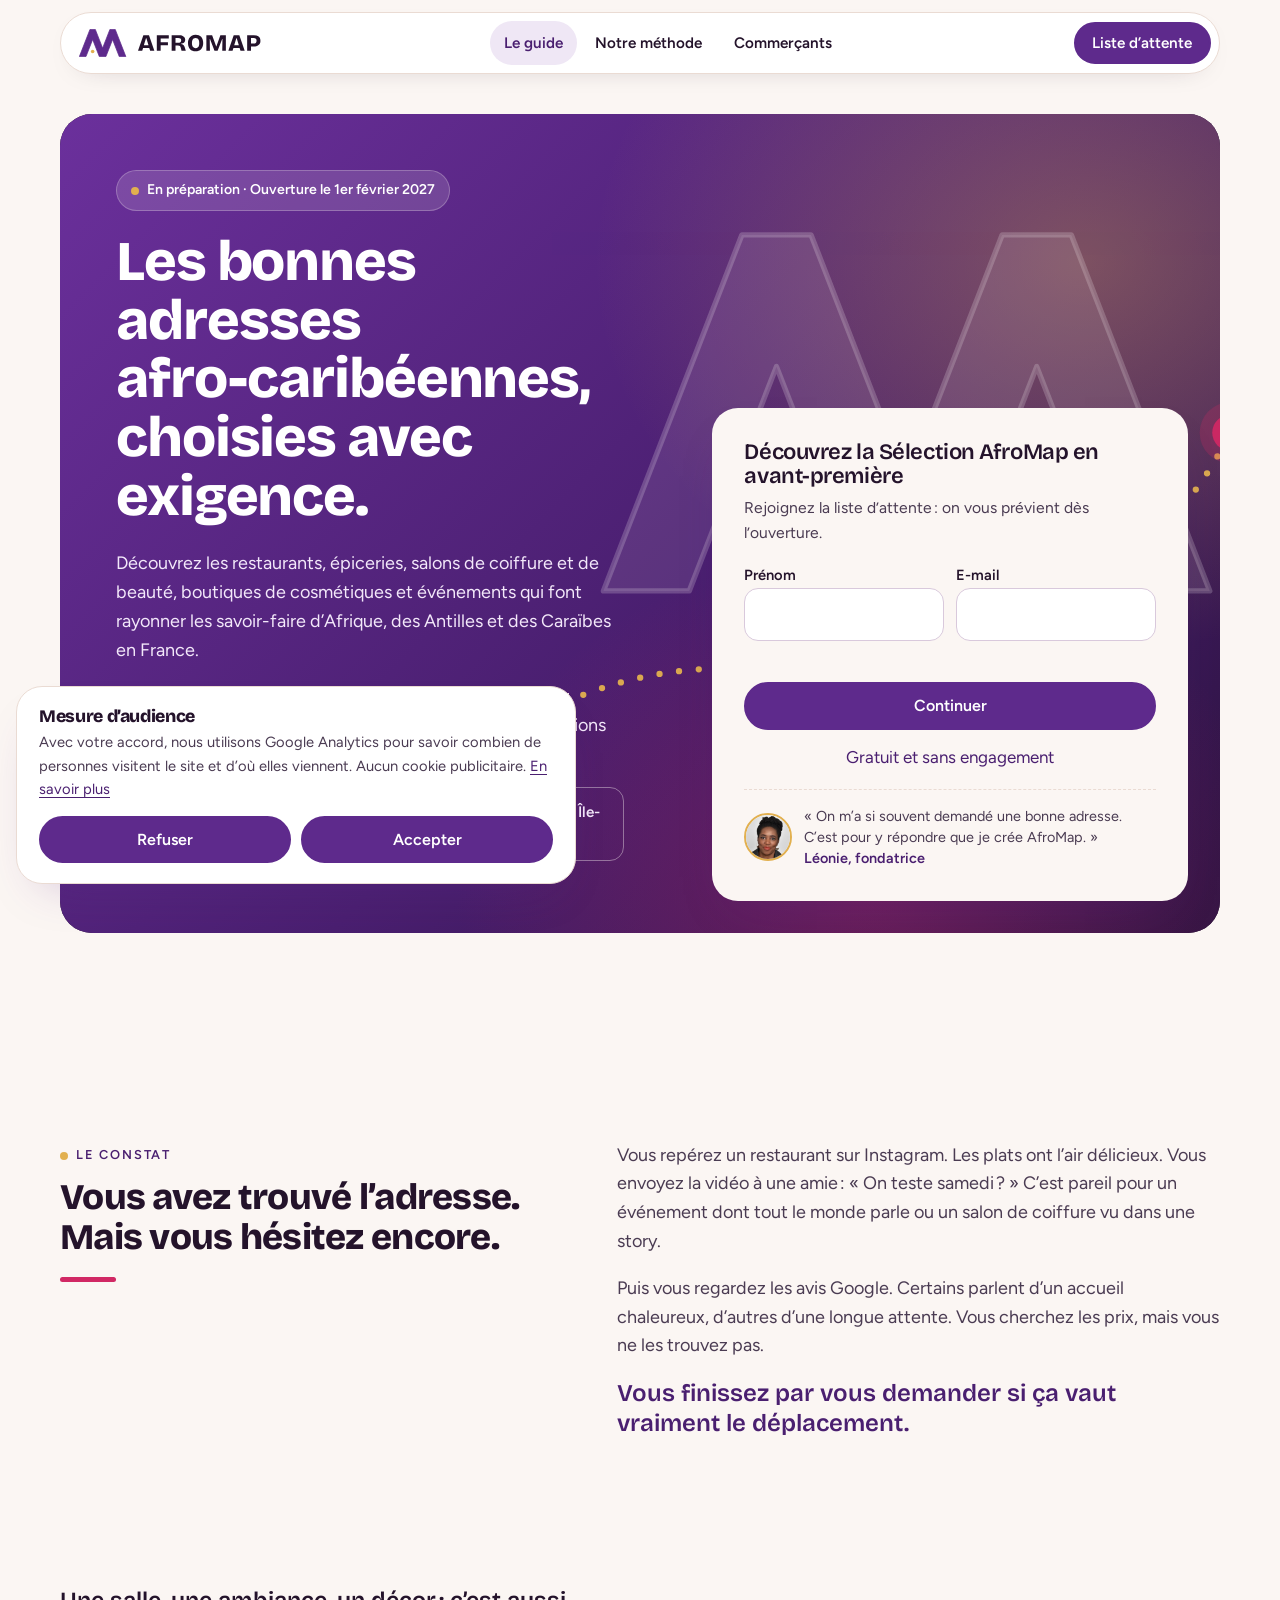
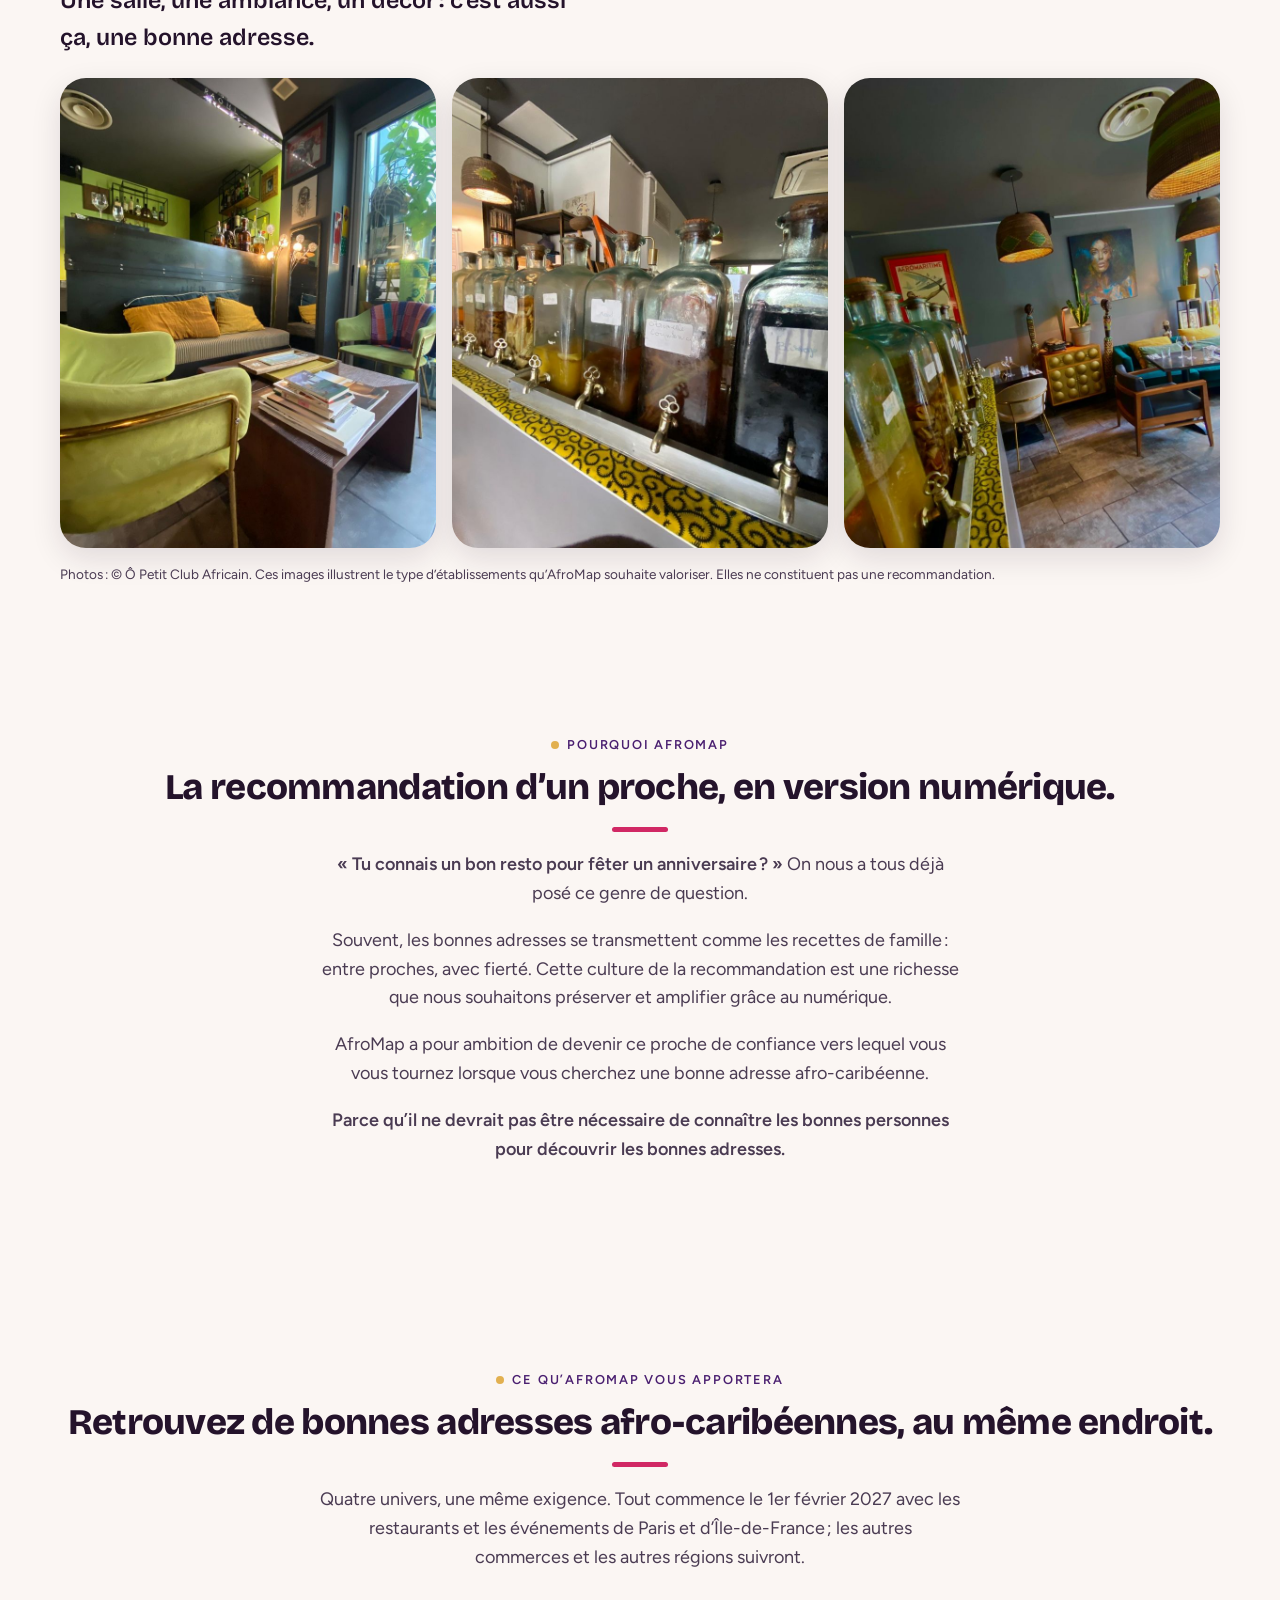
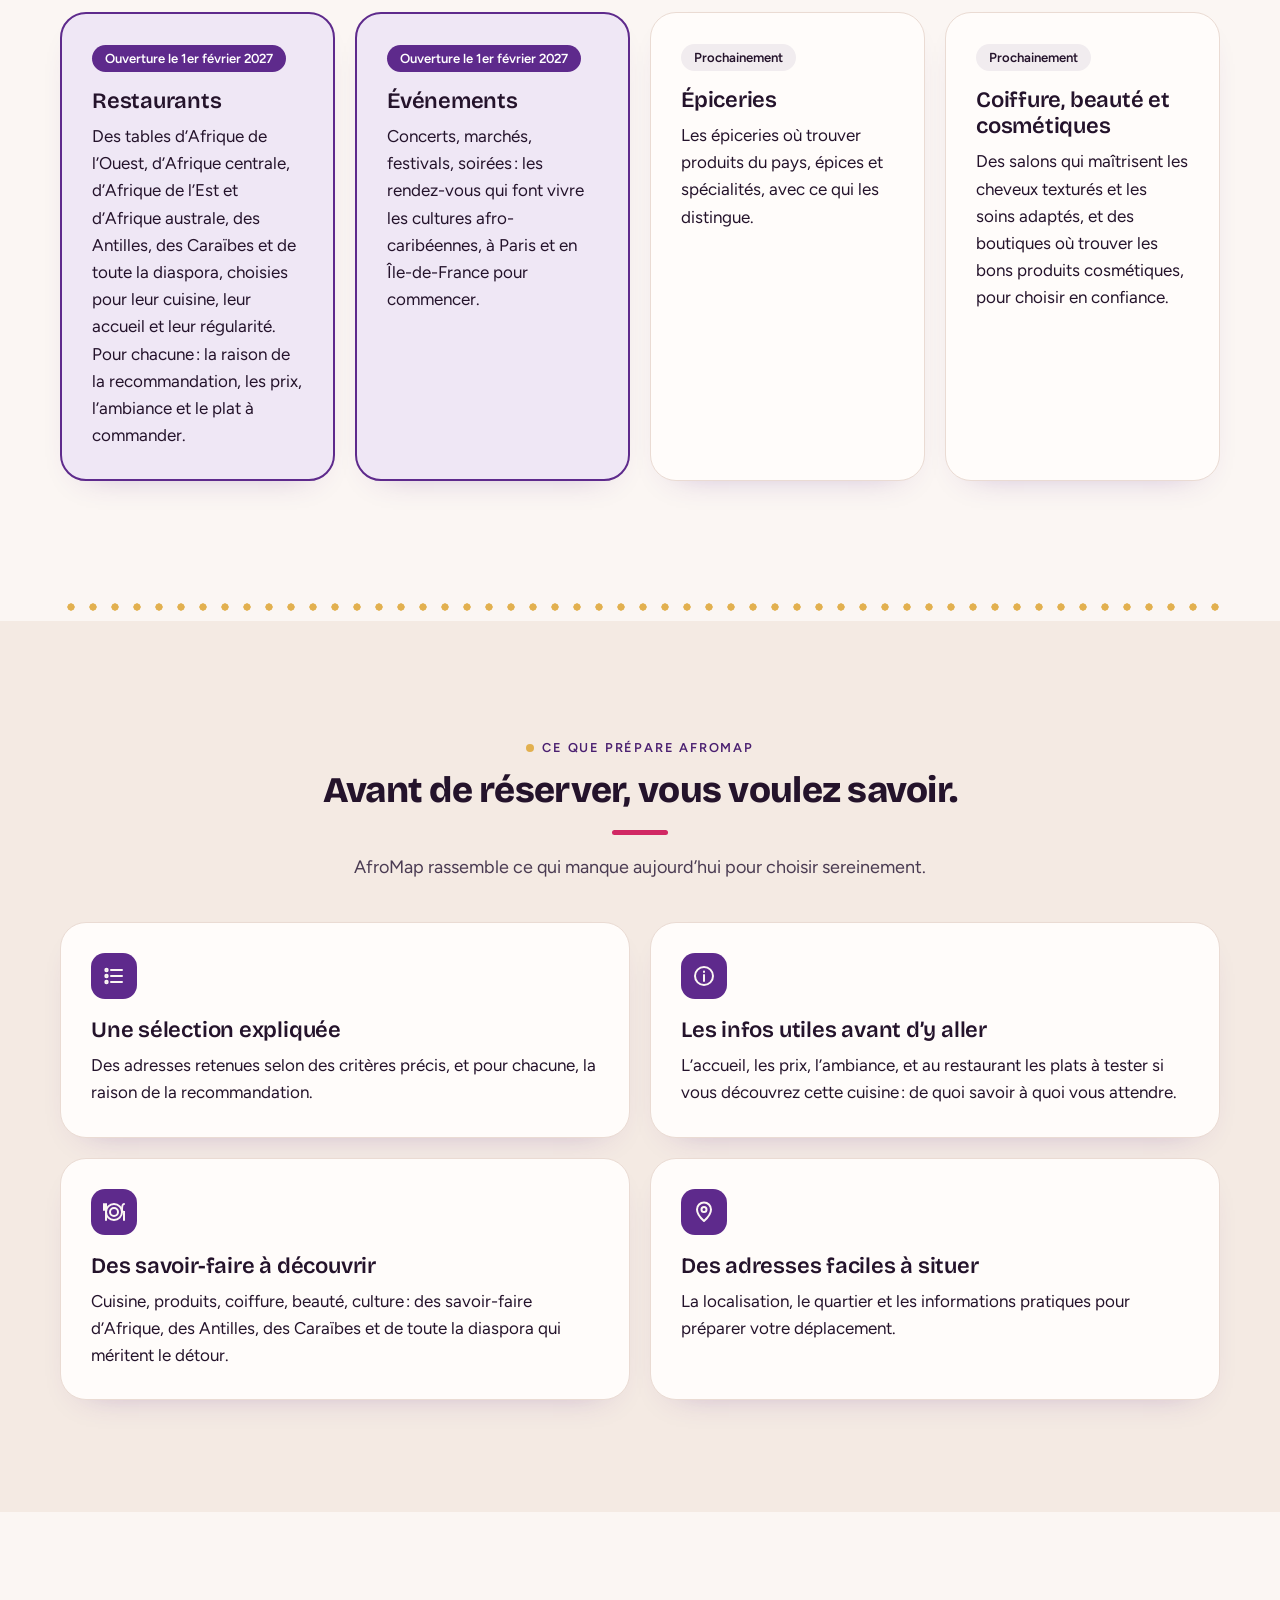
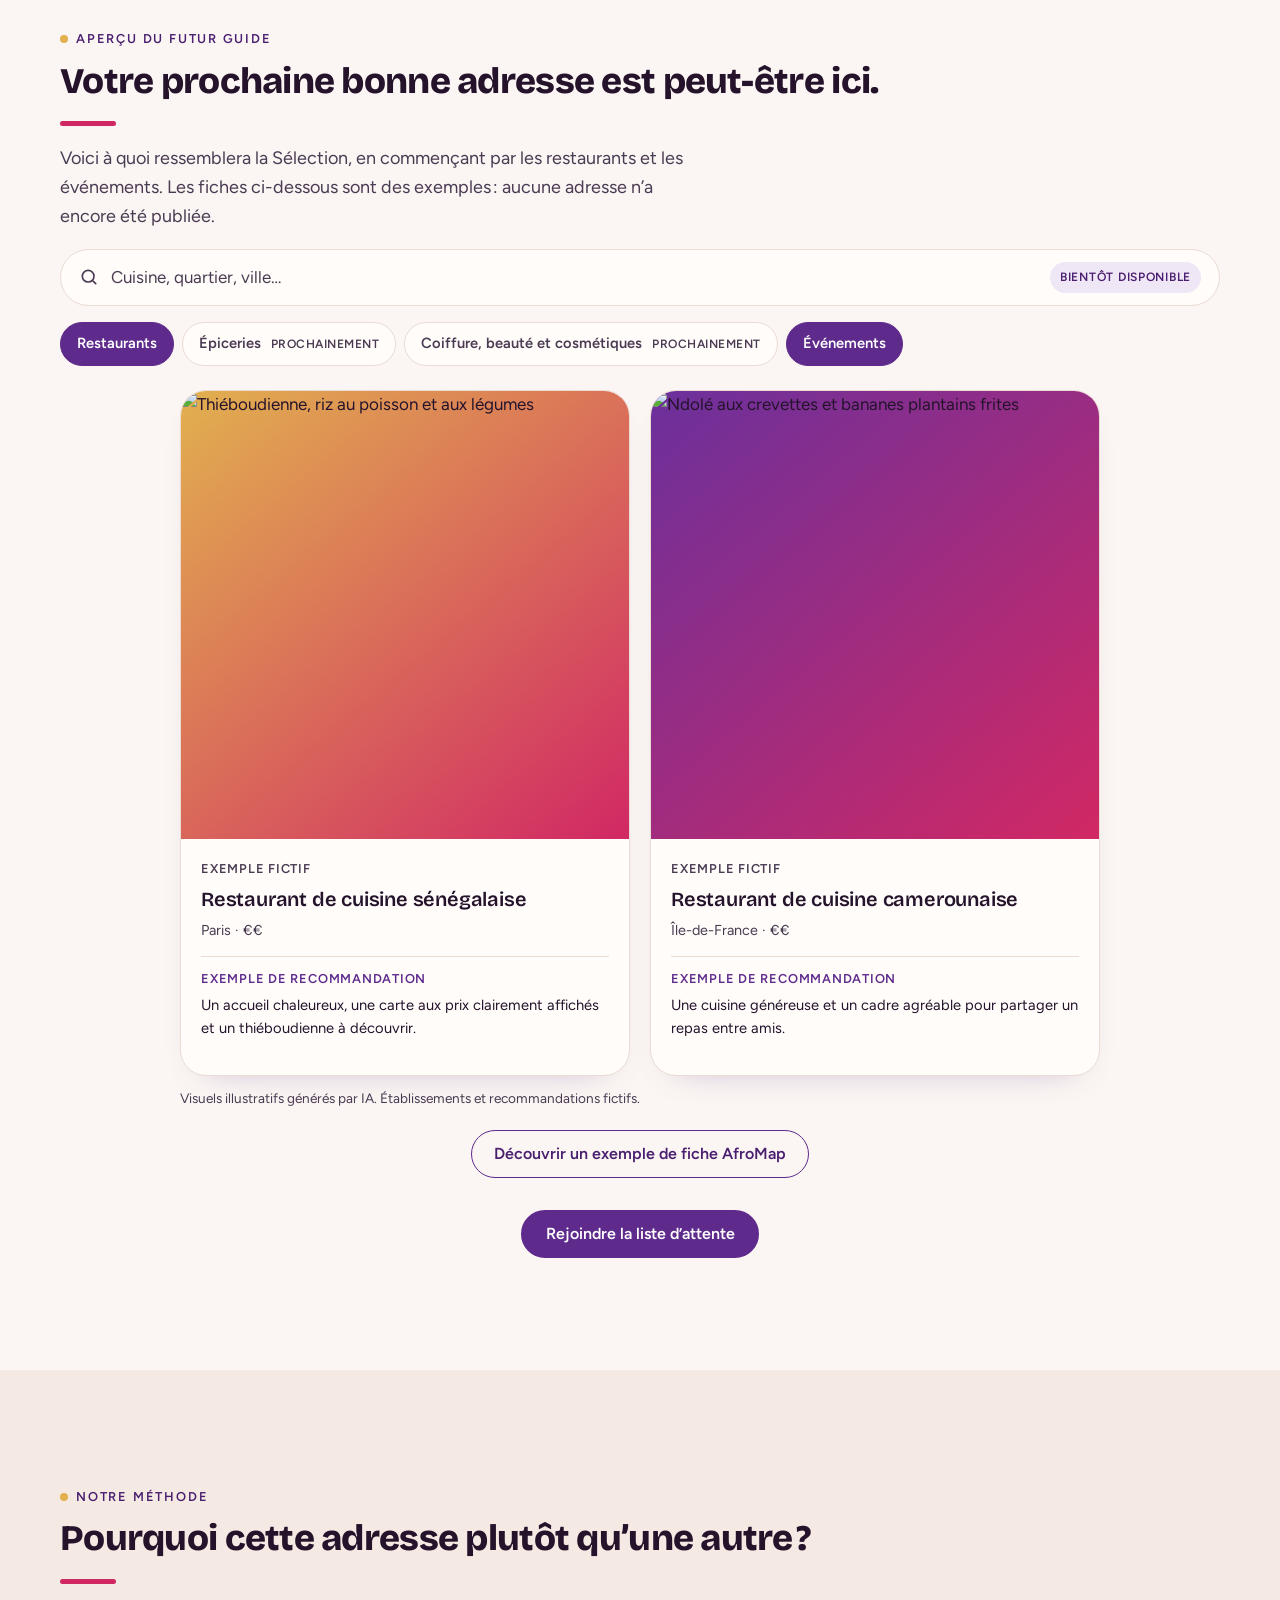
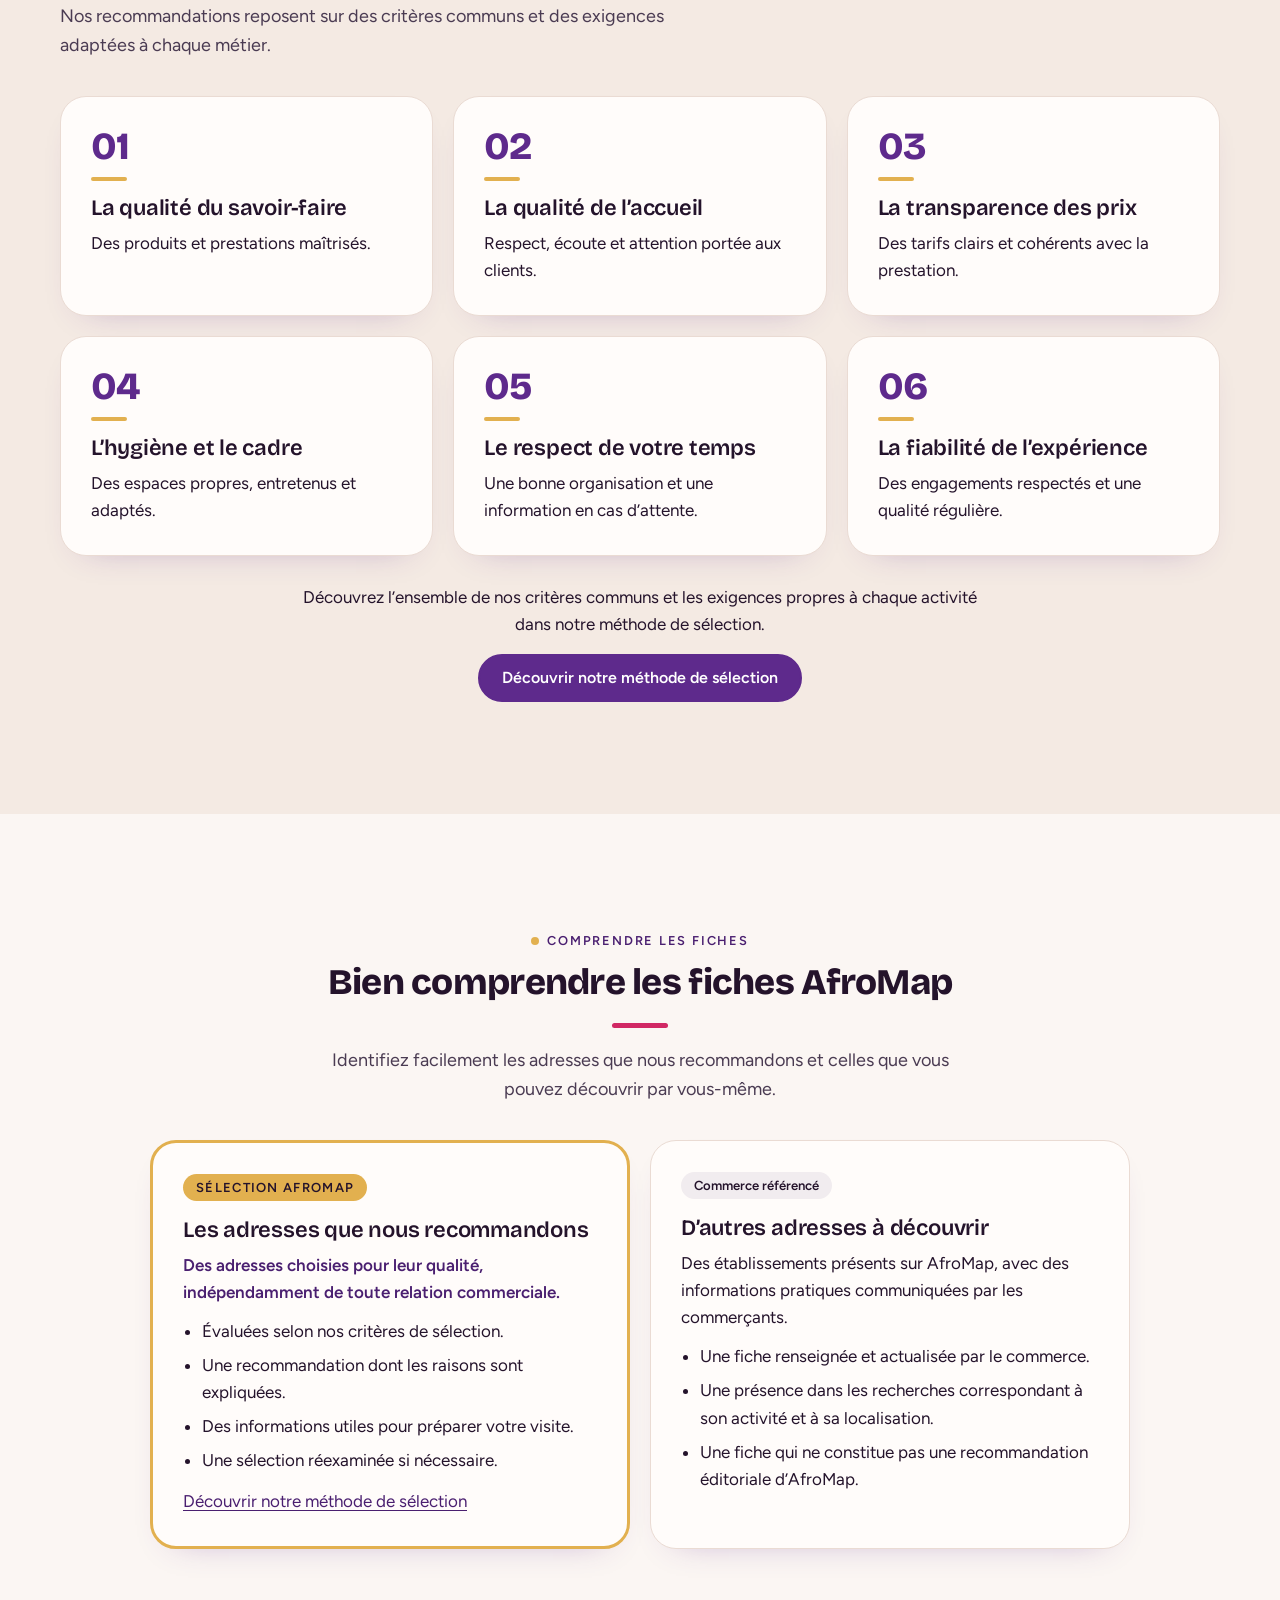
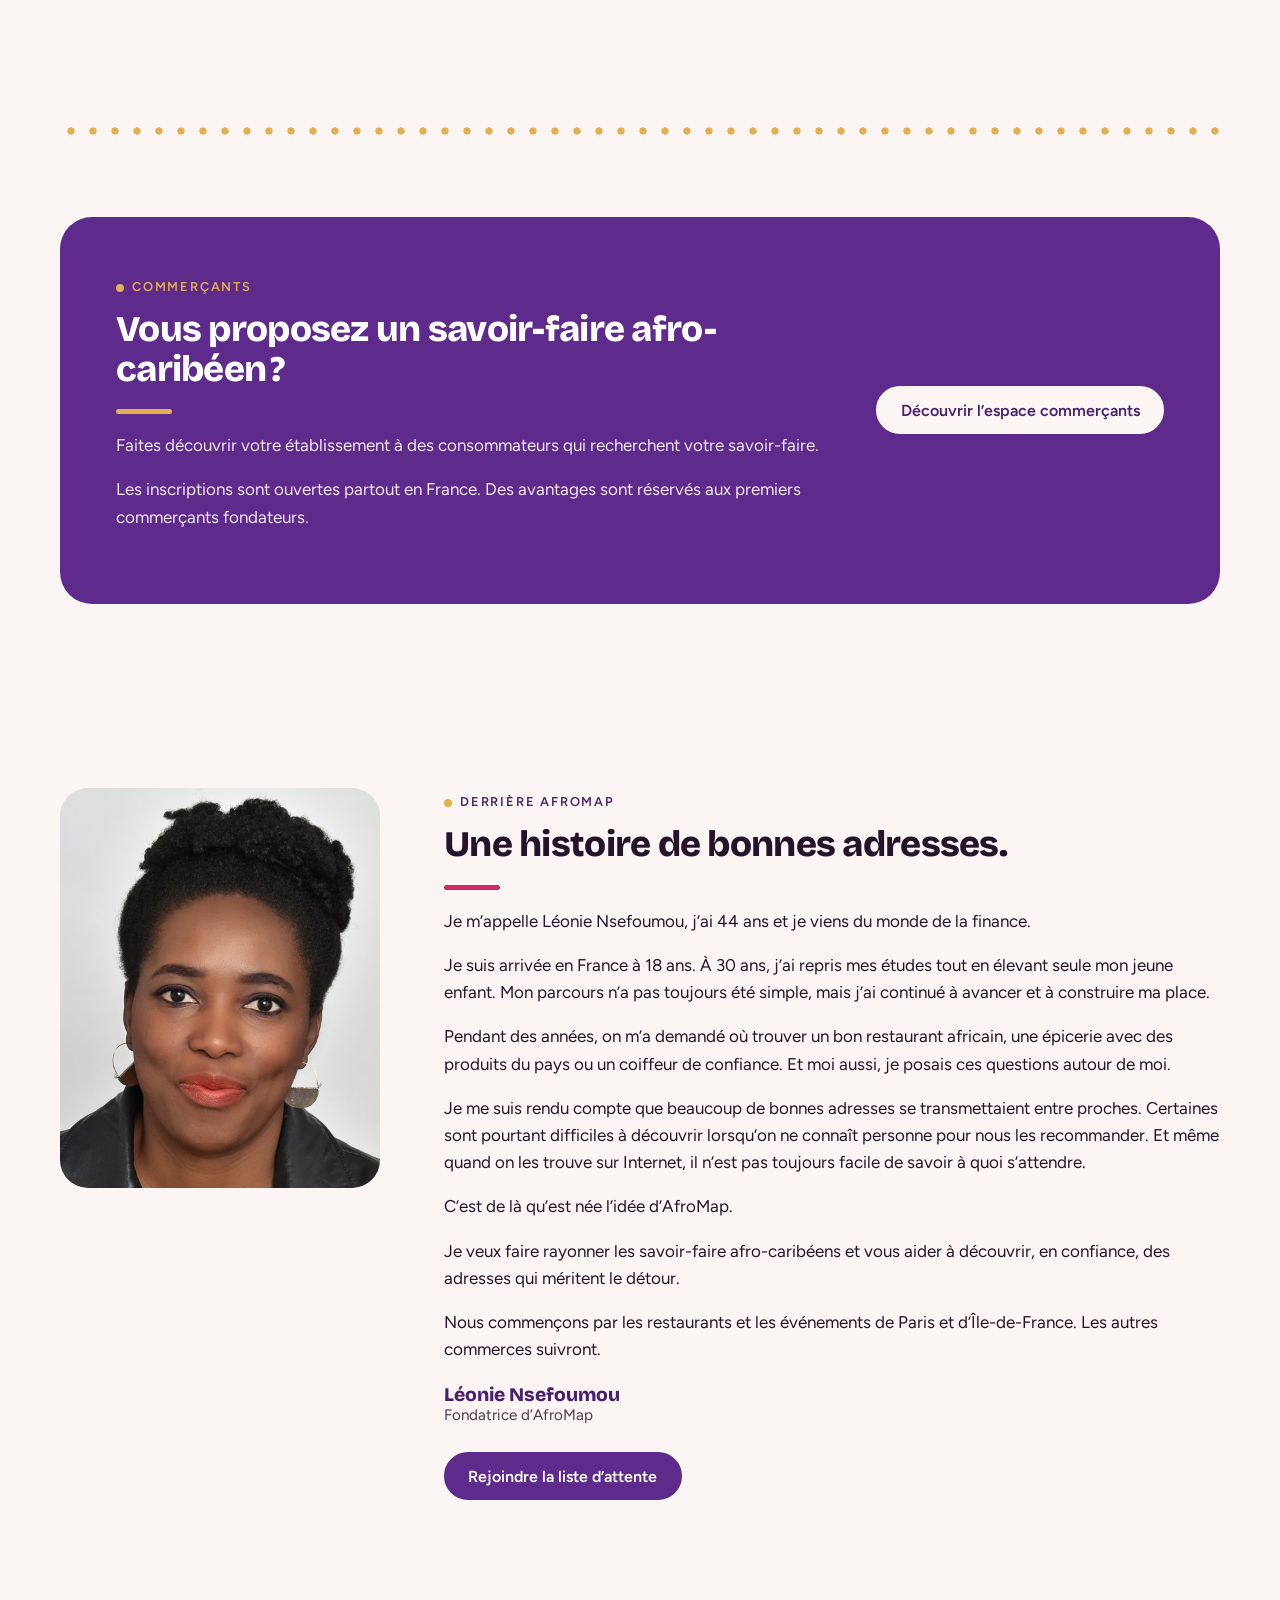
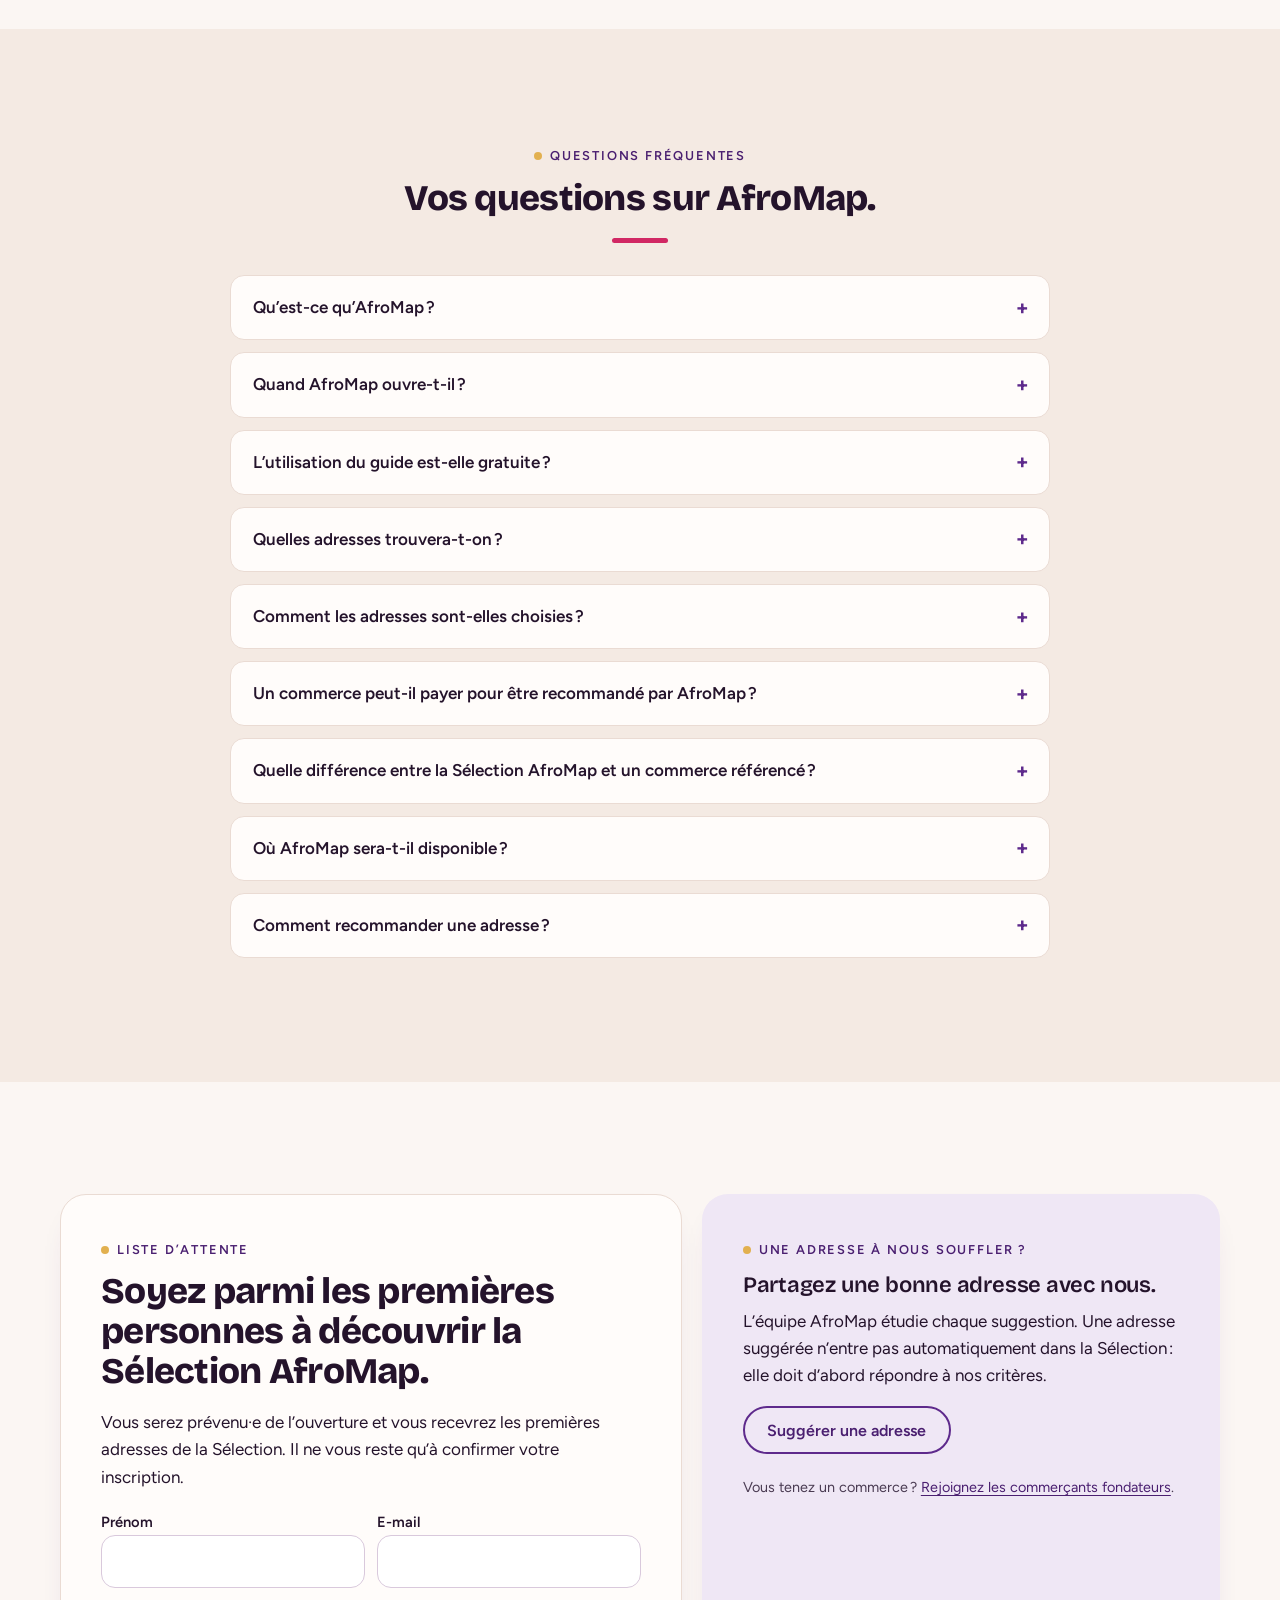
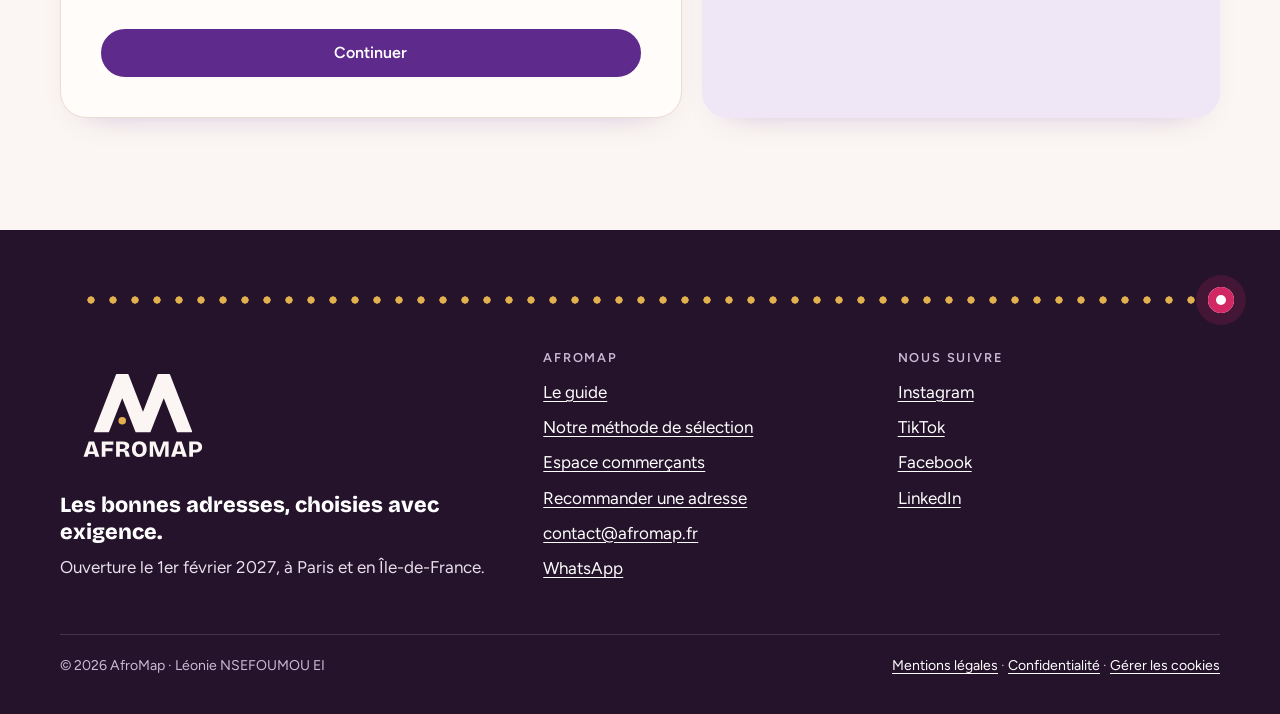
==== commit 27a87d03: "Nouvelle version du site Nouvelle version du site" ====
--- a/index.html
+++ b/index.html
@@ -3,178 +3,252 @@
 <head>
 <meta charset="utf-8">
 <meta name="viewport" content="width=device-width, initial-scale=1, viewport-fit=cover">
-<title>Exemple de fiche professionnelle · AfroMap</title>
-<meta name="description" content="Démonstration d’une fiche professionnelle AfroMap avec un établissement fictif.">
-<meta name="robots" content="noindex, nofollow">
-
+<title>AfroMap | Guide des bonnes adresses afro-caribéennes</title>
+<meta name="description" content="Découvrez les bonnes adresses afro-caribéennes choisies avec exigence. Lancement le 1er février 2027 : restaurants et événements à Paris et en Île-de-France.">
+
+<link rel="canonical" href="https://afromap.fr/">
 <meta name="theme-color" content="#5E2A8C">
+<meta property="og:title" content="AfroMap | Guide des bonnes adresses afro-caribéennes">
+<meta property="og:description" content="Découvrez les bonnes adresses afro-caribéennes choisies avec exigence. Lancement le 1er février 2027 : restaurants et événements à Paris et en Île-de-France.">
+<meta property="og:type" content="website">
+<meta property="og:url" content="https://afromap.fr/">
+<meta property="og:locale" content="fr_FR">
+<meta property="og:image" content="https://afromap.fr/og-image.jpg?v=20261122f">
+<meta property="og:image:width" content="1200">
+<meta property="og:image:height" content="630">
+<meta property="og:image:alt" content="AfroMap : les bonnes adresses, choisies avec exigence">
+<meta name="twitter:card" content="summary_large_image">
 <link rel="icon" href="/assets/img/afromap-icone.svg" type="image/svg+xml">
 <link rel="apple-touch-icon" href="/apple-touch-icon.png?v=20261122f">
 <link rel="preload" href="/fonts/bricolage-grotesque-latin-800-normal.woff2" as="font" type="font/woff2" crossorigin>
 <link rel="preload" href="/fonts/figtree-latin-400-normal.woff2" as="font" type="font/woff2" crossorigin>
 <link rel="stylesheet" href="/site.css?v=20261122f">
-<style>.vue-client-seule{display:none}html.vue-client .vue-client-seule{display:block}html.vue-client .vue-pro{display:none!important}</style>
-<script>if(/[?&]vue=client(&|$)/.test(location.search))document.documentElement.classList.add('vue-client');</script>
+<script type="application/ld+json">{"@context": "https://schema.org", "@type": "Organization", "name": "AfroMap", "url": "https://afromap.fr/", "logo": "https://afromap.fr/assets/img/afromap-icone.svg", "email": "contact@afromap.fr", "description": "AfroMap prépare une sélection des bonnes adresses afro-caribéennes à Paris et en Île-de-France : restaurants, épiceries, salons de coiffure et de beauté, boutiques de cosmétiques, événements. Ouverture le 1er février 2027, avec les restaurants et les événements.", "slogan": "Les bonnes adresses, choisies avec exigence.", "foundingDate": "2026-09-29", "founder": {"@type": "Person", "name": "Léonie Nsefoumou", "jobTitle": "Fondatrice d’AfroMap", "sameAs": ["https://www.linkedin.com/in/leoniensefoumou/"]}, "areaServed": {"@type": "AdministrativeArea", "name": "Île-de-France"}, "sameAs": ["https://www.instagram.com/afromap_app/", "https://www.tiktok.com/@afromap_app", "https://www.facebook.com/profile.php?id=61595257712928", "https://www.linkedin.com/company/afromap-fr/"]}</script>
+<script type="application/ld+json">{"@context": "https://schema.org", "@type": "FAQPage", "mainEntity": [{"@type": "Question", "name": "Qu’est-ce qu’AfroMap ?", "acceptedAnswer": {"@type": "Answer", "text": "AfroMap prépare une sélection des bonnes adresses afro-caribéennes à Paris et en Île-de-France : restaurants, épiceries, salons de coiffure et de beauté, boutiques de cosmétiques, événements. Pour chaque adresse de la Sélection, vous savez pourquoi elle a été retenue. Ce n’est pas un annuaire : les commerces référencés sont toujours clairement distingués."}}, {"@type": "Question", "name": "Quand AfroMap ouvre-t-il ?", "acceptedAnswer": {"@type": "Answer", "text": "Le 1er février 2027, avec les premiers restaurants et événements de la Sélection. Les épiceries, les salons de coiffure et de beauté et les boutiques de cosmétiques suivront. Inscrivez-vous sur la liste d’attente pour être prévenu·e dès l’ouverture."}}, {"@type": "Question", "name": "L’utilisation du guide est-elle gratuite ?", "acceptedAnswer": {"@type": "Answer", "text": "Oui. Découvrir les adresses d’AfroMap est gratuit pour le public."}}, {"@type": "Question", "name": "Quelles adresses trouvera-t-on ?", "acceptedAnswer": {"@type": "Answer", "text": "Des restaurants, des épiceries, des salons de coiffure et de beauté, des boutiques de cosmétiques et des événements afro-caribéens : Afrique, Antilles, Caraïbes et toute la diaspora. AfroMap ouvre avec les restaurants et les événements ; les autres catégories arriveront ensuite."}}, {"@type": "Question", "name": "Comment les adresses sont-elles choisies ?", "acceptedAnswer": {"@type": "Answer", "text": "Selon des critères communs et des exigences adaptées à chaque métier : la qualité du savoir-faire et de l’accueil, la transparence des prix, l’hygiène et le cadre, le respect de votre temps et la fiabilité de l’expérience. Le détail de nos critères est présenté dans notre méthode de sélection. Une recommandation peut être réexaminée si les critères ne sont plus respectés."}}, {"@type": "Question", "name": "Un commerce peut-il payer pour être recommandé par AfroMap ?", "acceptedAnswer": {"@type": "Answer", "text": "Non. Nos recommandations reposent sur nos critères de qualité. Les services commerciaux proposés aux professionnels n’influencent pas nos décisions de sélection."}}, {"@type": "Question", "name": "Quelle différence entre la Sélection AfroMap et un commerce référencé ?", "acceptedAnswer": {"@type": "Answer", "text": "Une adresse de la Sélection AfroMap est recommandée selon nos critères de qualité, et nous expliquons pourquoi. Un commerce référencé dispose d’une fiche renseignée et actualisée par le commerce lui-même : elle ne constitue pas une recommandation éditoriale d’AfroMap. Les deux sont toujours clairement distingués."}}, {"@type": "Question", "name": "Où AfroMap sera-t-il disponible ?", "acceptedAnswer": {"@type": "Answer", "text": "D’abord à Paris et dans toute l’Île-de-France."}}, {"@type": "Question", "name": "Comment recommander une adresse ?", "acceptedAnswer": {"@type": "Answer", "text": "Grâce au formulaire « Recommander une adresse ». L’équipe AfroMap l’étudie avec soin. Une adresse recommandée n’entre pas automatiquement dans la Sélection : elle doit d’abord répondre à nos critères."}}]}</script>
 </head>
 <body>
 <a class="skip" href="#contenu">Aller au contenu</a>
 <header class="top"><div class="wrap"><nav class="nav" aria-label="Navigation principale">
 <a class="brand" href="/" aria-label="AfroMap, accueil"><img src="/afromap-logo-horizontal.svg" alt="" width="183" height="28"></a>
-<ul><li><a href="/">Le guide</a></li><li><a href="/notre-methode-de-selection/">Notre méthode</a></li><li><a href="/commercants/">Commerçants</a></li></ul>
-<a class="btn" href="https://tally.so/r/b5bQ42" target="_blank" rel="noopener" data-form="b5bQ42" data-place="menu">Inscrire mon commerce</a>
-<details class="menu"><summary>Menu</summary><div class="menu-panel"><ul><li><a href="/">Le guide</a></li><li><a href="/notre-methode-de-selection/">Notre méthode</a></li><li><a href="/commercants/">Commerçants</a></li></ul><a class="btn" href="https://tally.so/r/b5bQ42" target="_blank" rel="noopener" data-form="b5bQ42" data-place="menu-mobile">Inscrire mon commerce</a></div></details>
+<ul><li><a href="/" aria-current="page">Le guide</a></li><li><a href="/notre-methode-de-selection/">Notre méthode</a></li><li><a href="/commercants/">Commerçants</a></li></ul>
+<a class="btn" href="https://tally.so/r/rjzMr5" target="_blank" rel="noopener" data-form="rjzMr5" data-place="menu">Liste d’attente</a>
+<details class="menu"><summary>Menu</summary><div class="menu-panel"><ul><li><a href="/" aria-current="page">Le guide</a></li><li><a href="/notre-methode-de-selection/">Notre méthode</a></li><li><a href="/commercants/">Commerçants</a></li></ul><a class="btn" href="https://tally.so/r/rjzMr5" target="_blank" rel="noopener" data-form="rjzMr5" data-place="menu-mobile">Liste d’attente</a></div></details>
 </nav></div></header>
 <main id="contenu">
-<style>
-  .demo .fiche{max-width:880px;margin:0 auto}
-  .demo .hero-img{position:relative;margin:0;border-radius:var(--r);overflow:hidden;aspect-ratio:16/8}
-  .demo .hero-img img{width:100%;height:100%;object-fit:cover;display:block}
-  .demo .galerie{display:grid;grid-template-columns:1.6fr 1fr;grid-template-rows:1fr 1fr;gap:10px;aspect-ratio:16/9;border-radius:0;overflow:visible}
-  .demo .galerie img{border-radius:16px;min-height:0}
-  .demo .galerie .g-main{grid-row:1 / span 2}
-  .demo .badge-demo{position:absolute;left:16px;bottom:16px;right:16px;width:max-content;max-width:calc(100% - 32px);padding:9px 18px;border-radius:999px;background:var(--violet-ink);color:var(--creme);font-weight:700;letter-spacing:.06em;text-transform:uppercase;font-size:.82rem;line-height:1.3}
-  .demo .legende{margin:8px 0 0;font-size:.82rem;color:#4A3B52}
-  .demo .titre-ligne{display:flex;align-items:flex-start;justify-content:space-between;gap:16px;margin-top:22px}
-  .demo .titre-ligne h1{margin:0}
-  .demo .favori{flex:0 0 auto;width:52px;height:52px;border-radius:50%;display:grid;place-items:center;background:var(--violet-soft);color:var(--violet-ink);cursor:default}
-  .demo .chips{list-style:none;padding:0;margin:14px 0 0;display:flex;flex-wrap:wrap;gap:10px}
-  .demo .chip{display:inline-flex;align-items:center;gap:8px;padding:8px 16px;border-radius:999px;background:#F3EAF0;color:var(--encre)}
-  .demo .chip svg{color:var(--violet)}
-  .demo .chip-prix{font-weight:800;color:var(--violet-ink);background:var(--violet-soft)}
-  .demo .trait{display:block;width:64px;height:5px;border-radius:5px;background:#D12864;margin:20px 0 0}
-  .demo .bloc{margin-top:18px}
-  .demo .bloc-titre{display:flex;align-items:center;gap:14px;margin:0 0 14px}
-  .demo .bloc-titre h2{margin:0;font-family:var(--titre);font-size:clamp(1.25rem,2.6vw,1.5rem);color:var(--encre)}
-  .demo .bloc-titre svg{color:var(--violet);flex:0 0 auto}
-  .demo .bloc-pourquoi{display:grid;grid-template-columns:auto minmax(0,1fr);gap:4px 16px}
-  .demo .bloc-pourquoi svg{color:var(--or)}
-  .demo .bloc-pourquoi h2{margin:0;font-family:var(--titre);font-size:clamp(1.25rem,2.6vw,1.5rem)}
-  .demo .bloc-pourquoi p{grid-column:2;margin:6px 0 0}
-  .demo .plats{list-style:none;padding:0;margin:0;display:grid;grid-template-columns:1fr 1fr;gap:16px}
-  .demo .plat-img{position:relative;border-radius:16px;overflow:hidden;aspect-ratio:7/5}
-  .demo .plat-img img{width:100%;height:100%;object-fit:cover;display:block}
-  .demo .plat-nom{position:absolute;left:12px;bottom:12px;max-width:calc(100% - 24px);padding:6px 14px;border-radius:999px;background:rgba(251,246,243,.94);color:var(--encre);font-weight:700;font-size:.92rem}
-  .demo .plat p{margin:10px 0 0;font-size:.95rem}
-  .demo .prix{margin-top:6px!important;font-weight:700;color:var(--violet)}
-  .demo .infos{list-style:none;padding:0;margin:0;display:grid;grid-template-columns:repeat(3,minmax(0,1fr));gap:22px 24px}
-  .demo .infos li{display:flex;flex-direction:column;gap:4px;font-size:.95rem}
-  .demo .infos b{font-family:var(--titre);font-size:1.05rem;color:var(--encre)}
-  .demo .infos .ic{color:var(--violet);margin-bottom:4px}
-  .demo .boutons{display:grid;grid-template-columns:1fr 1fr;gap:12px;margin-top:22px}
-  .demo .boutons .btn:first-child{grid-column:1 / -1;font-size:1.1rem;padding-top:16px;padding-bottom:16px}
-  .demo .btn[aria-disabled="true"]{cursor:default;gap:10px}
-  .demo .btn-contour{background:transparent;border:1.5px solid var(--violet);color:var(--violet-ink)}
-  .demo .note-demo{margin:14px 0 0;text-align:center;font-size:.88rem;color:#4A3B52}
-  .demo .indic{display:flex;align-items:center;gap:18px;flex-wrap:wrap}
-  .demo .indic .chiffre{font-family:var(--titre);font-weight:800;font-size:clamp(2.6rem,6vw,3.4rem);line-height:1;color:var(--violet)}
-  @media (max-width:720px){
-    .demo .hero-img{aspect-ratio:4/3;border-radius:16px}
-    .demo .galerie{grid-template-columns:1fr;grid-template-rows:auto}
-    .demo .galerie .g-side{display:none}
-    .demo .galerie .g-main{grid-row:auto;aspect-ratio:4/3}
-    .demo .badge-demo{left:12px;bottom:12px;font-size:.72rem;padding:8px 14px}
-    .demo .favori{width:46px;height:46px}
-    .demo .plats{gap:12px}
-    .demo .plat-nom{font-size:.8rem;padding:5px 10px;left:8px;bottom:8px}
-    .demo .infos{grid-template-columns:1fr 1fr;gap:20px 16px}
-    .demo .boutons{grid-template-columns:1fr}
-  }
-</style>
-
-<section class="sec demo" id="fiche" aria-labelledby="fiche-t" style="padding-top:clamp(20px,3vw,36px)">
-  <div class="wrap"><div class="fiche">
-    <p class="intro-demo vue-client-seule" style="margin:0 0 16px;font-size:1.05rem;color:var(--violet-ink)">Découvrez à quoi ressemblera une fiche de la Sélection AfroMap. Établissement fictif, présenté à titre d’exemple.</p>
-    <p class="intro-demo vue-pro" style="margin:0 0 16px;font-size:1.05rem;color:var(--violet-ink)">Découvrez un exemple de fiche enrichie accessible aux établissements de la Sélection AfroMap ayant souscrit l’offre professionnelle.</p>
-    <figure class="hero-img galerie">
-      <img class="g-main" src="/exemple-fiche/salle.webp" alt="Salle du restaurant fictif : suspensions en osier, banquette ocre, plantes et tables en bois" width="1600" height="1200" fetchpriority="high" decoding="async">
-      <img class="g-side" src="/exemple-fiche/ndole-plantains.webp" alt="Ndolé aux crevettes et à la viande, bananes plantains frites" width="1000" height="1000" decoding="async">
-      <img class="g-side" src="/exemple-fiche/poisson-braise.webp" alt="Poisson braisé, bananes plantains et semoule" width="1000" height="1000" decoding="async">
-      <figcaption class="badge-demo">Démonstration · Établissement fictif</figcaption>
-    </figure>
-    <p class="legende">Visuels illustratifs générés par IA. Établissement, plats et tarifs fictifs.</p>
-
-    <div class="titre-ligne">
-      <h1 class="t" id="fiche-t">La Table des Saveurs</h1>
-      <span class="favori" role="button" aria-disabled="true" title="Bouton d’exemple, inactif" aria-label="Enregistrer (exemple inactif)"><svg width="22" height="22" viewBox="0 0 24 24" fill="none" stroke="currentColor" stroke-width="1.9" stroke-linecap="round" stroke-linejoin="round" aria-hidden="true"><path d="M6.5 3.5h11v17l-5.5-4-5.5 4z"/></svg></span>
-    </div>
-    <ul class="chips">
-      <li class="chip"><svg width="20" height="20" viewBox="0 0 24 24" fill="none" stroke="currentColor" stroke-width="1.9" stroke-linecap="round" stroke-linejoin="round" aria-hidden="true"><path d="M6 3v7a2 2 0 0 0 2 2v9M10 3v7a2 2 0 0 1-2 2M8 3v6"/><path d="M21 15V2a5 5 0 0 0-5 5v6a2 2 0 0 0 2 2h3zm0 0v7"/></svg><span>Cuisine africaine</span></li>
-      <li class="chip"><svg width="20" height="20" viewBox="0 0 24 24" fill="none" stroke="currentColor" stroke-width="1.9" stroke-linecap="round" stroke-linejoin="round" aria-hidden="true"><path d="M12 21s-7-6.2-7-11.5A7 7 0 0 1 19 9.5C19 14.8 12 21 12 21z"/><circle cx="12" cy="9.5" r="2.5"/></svg><span>Paris, Île-de-France</span></li>
-      <li class="chip chip-prix" aria-label="Niveau de prix : modéré">€€</li>
+
+<section class="hero" aria-labelledby="hero-t">
+  <style>@media (min-width:480px){.hero h1 .nw{white-space:nowrap}}</style>
+  <div class="wrap">
+    <div class="hero-grid">
+      <div class="hero-visual"><div class="brand-visual" aria-hidden="true"><svg viewBox="0 0 800 640" fill="none">
+<polygon points="62.74,476 216.74,80 293.74,80 400,353.24 506.26,80 583.26,80 737.26,476 641.78,476 544.76,226.52 447.74,476 352.26,476 255.24,226.52 158.22,476" fill="#FBF6F3" fill-opacity=".10" stroke="#FBF6F3" stroke-opacity=".22" stroke-width="6" stroke-linejoin="round"/>
+<path d="M20 600 C 200 520, 330 600, 470 540 S 700 420, 760 300" stroke="#E2B04F" stroke-width="7" stroke-linecap="round" stroke-dasharray="0 22"/>
+<circle cx="255.24" cy="401.16" r="26" fill="#E2B04F"/>
+<circle cx="760" cy="300" r="34" fill="#D12864" fill-opacity=".25"/><circle cx="760" cy="300" r="20" fill="#D12864"/><circle cx="760" cy="300" r="7" fill="#FBF6F3"/>
+</svg></div></div>
+      <div class="hero-text">
+        <span class="pill">En préparation · Ouverture le 1er février 2027</span>
+        <h1 id="hero-t">Les bonnes adresses <span class="nw">afro-caribéennes</span>, choisies avec exigence.</h1>
+        <p>Découvrez les restaurants, épiceries, salons de coiffure et de beauté, boutiques de cosmétiques et événements qui font rayonner les savoir-faire d’Afrique, des Antilles et des Caraïbes en France.</p>
+        <p>Pour chaque adresse de la Sélection AfroMap, découvrez pourquoi nous la recommandons et retrouvez les informations utiles pour choisir en confiance.</p>
+        <p class="hero-lancement" style="margin-top:18px;padding:12px 16px;border:1px solid rgba(251,246,243,.4);border-radius:14px;font-weight:700;font-size:.95rem">Dès le 1er février 2027 : restaurants et événements à Paris et en Île-de-France. Les autres catégories et régions suivront.</p>
+      </div>
+      <div class="hero-card">
+        <h2>Découvrez la Sélection AfroMap en avant-première</h2>
+        <p>Rejoignez la liste d’attente : on vous prévient dès l’ouverture.</p>
+        <form class="mini-form" data-preform="rjzMr5" data-place="hero" novalidate>
+          <div class="row">
+            <div><label for="h-prenom">Prénom</label><input id="h-prenom" name="prenom" autocomplete="given-name" required></div>
+            <div><label for="h-email">E-mail</label><input id="h-email" name="email" type="email" autocomplete="email" required></div>
+          </div>
+          <p class="err" role="alert"></p>
+          <button class="btn" type="submit">Continuer</button>
+        </form>
+        <p class="hero-sub" style="margin-bottom:0;color:var(--violet-ink);font-size:1.0625rem">Gratuit et sans engagement</p>
+        <div class="hero-quote"><img src="/leonie.jpg" alt="" width="48" height="48" loading="lazy"><p>« On m’a si souvent demandé une bonne adresse. C’est pour y répondre que je crée AfroMap. »<br><b>Léonie, fondatrice</b></p></div>
+      </div>
+    </div>
+  </div>
+</section>
+
+<section class="sec" aria-labelledby="pb-t">
+  <div class="wrap story">
+    <div><span class="eyebrow">Le constat</span><h2 class="t" id="pb-t">Vous avez trouvé l’adresse. Mais vous hésitez encore.</h2></div>
+    <div class="story-text">
+      <p>Vous repérez un restaurant sur Instagram. Les plats ont l’air délicieux. Vous envoyez la vidéo à une amie : « On teste samedi ? » C’est pareil pour un événement dont tout le monde parle ou un salon de coiffure vu dans une story.</p>
+      <p>Puis vous regardez les avis Google. Certains parlent d’un accueil chaleureux, d’autres d’une longue attente. Vous cherchez les prix, mais vous ne les trouvez pas.</p>
+      <p class="quote">Vous finissez par vous demander si ça vaut vraiment le déplacement.</p>
+    </div>
+  </div>
+</section>
+<section class="sec-tight photos-club" aria-label="Une salle, une ambiance, un décor : c’est aussi ça, une bonne adresse.">
+  <div class="wrap">
+    <p class="photos-titre">Une salle, une ambiance, un décor : c’est aussi ça, une bonne adresse.</p>
+    <div class="photos-grid" tabindex="0" role="group" aria-label="Photos de la salle"><img src="/club-salon-lounge.jpg?v=20261122f" alt="Coin salon avec fauteuils vert anis, coussins moutarde et table basse chargée de livres" width="800" height="1000" loading="lazy" decoding="async"><img src="/club-fontaines-rhum.jpg?v=20261122f" alt="Rangée de grandes fontaines à rhum arrangé posées sur un comptoir bordé de wax jaune" width="800" height="1000" loading="lazy" decoding="async"><img src="/club-salle.jpg?v=20261122f" alt="Salle aux murs gris, suspensions en fibre tressée, fauteuils bleu canard et tableaux colorés" width="800" height="1000" loading="lazy" decoding="async"></div>
+    <p class="photos-legende">Photos : © Ô Petit Club Africain. Ces images illustrent le type d’établissements qu’AfroMap souhaite valoriser. Elles ne constituent pas une recommandation.</p>
+  </div>
+</section>
+
+
+<section class="sec-tight" id="pourquoi" aria-labelledby="pq-t">
+  <div class="wrap">
+    <div class="center"><span class="eyebrow">Pourquoi AfroMap</span><h2 class="t" id="pq-t">La recommandation d’un proche, en version numérique.</h2>
+    <p class="lead"><b>« Tu connais un bon resto pour fêter un anniversaire ? »</b> On nous a tous déjà posé ce genre de question.</p>
+    <p class="lead">Souvent, les bonnes adresses se transmettent comme les recettes de famille : entre proches, avec fierté. Cette culture de la recommandation est une richesse que nous souhaitons préserver et amplifier grâce au numérique.</p>
+    <p class="lead">AfroMap a pour ambition de devenir ce proche de confiance vers lequel vous vous tournez lorsque vous cherchez une bonne adresse afro-caribéenne.</p>
+    <p class="lead"><b>Parce qu’il ne devrait pas être nécessaire de connaître les bonnes personnes pour découvrir les bonnes adresses.</b></p></div>
+  </div>
+</section>
+
+<section class="sec" id="univers" aria-labelledby="uni-t">
+  <div class="wrap">
+    <div class="center"><span class="eyebrow">Ce qu’AfroMap vous apportera</span><h2 class="t" id="uni-t">Retrouvez de bonnes adresses afro-caribéennes, au même endroit.</h2>
+    <p class="lead">Quatre univers, une même exigence. Tout commence le 1er février 2027 avec les restaurants et les événements de Paris et d’Île-de-France ; les autres commerces et les autres régions suivront.</p></div>
+    <div class="grid g4" style="margin-top:40px">
+      <div class="card" style="border:2px solid var(--violet);background:var(--violet-soft)"><span class="tag" style="background:var(--violet);color:#fff">Ouverture le 1er février 2027</span><h3>Restaurants</h3><p>Des tables d’Afrique de l’Ouest, d’Afrique centrale, d’Afrique de l’Est et d’Afrique australe, des Antilles, des Caraïbes et de toute la diaspora, choisies pour leur cuisine, leur accueil et leur régularité. Pour chacune : la raison de la recommandation, les prix, l’ambiance et le plat à commander.</p></div>
+      <div class="card" style="border:2px solid var(--violet);background:var(--violet-soft)"><span class="tag" style="background:var(--violet);color:#fff">Ouverture le 1er février 2027</span><h3>Événements</h3><p>Concerts, marchés, festivals, soirées : les rendez-vous qui font vivre les cultures afro-caribéennes, à Paris et en Île-de-France pour commencer.</p></div>
+      <div class="card"><span class="tag tag-ref">Prochainement</span><h3>Épiceries</h3><p>Les épiceries où trouver produits du pays, épices et spécialités, avec ce qui les distingue.</p></div>
+      <div class="card"><span class="tag tag-ref">Prochainement</span><h3>Coiffure, beauté et cosmétiques</h3><p>Des salons qui maîtrisent les cheveux texturés et les soins adaptés, et des boutiques où trouver les bons produits cosmétiques, pour choisir en confiance.</p></div>
+    </div>
+  </div>
+</section>
+
+<div class="thread" aria-hidden="true"></div>
+<section class="sec white" aria-labelledby="sol-t">
+  <div class="wrap">
+    <div class="center"><span class="eyebrow">Ce que prépare AfroMap</span><h2 class="t" id="sol-t">Avant de réserver, vous voulez savoir.</h2>
+    <p class="lead">AfroMap rassemble ce qui manque aujourd’hui pour choisir sereinement.</p></div>
+    <div class="grid g2" style="margin-top:40px">
+      <div class="card"><div class="ico"><svg width="24" height="24" viewBox="0 0 24 24" fill="none" stroke="currentColor" stroke-width="2" stroke-linecap="round" aria-hidden="true"><path d="M9 6h11M9 12h11M9 18h11"/><circle cx="4.5" cy="6" r="1.2"/><circle cx="4.5" cy="12" r="1.2"/><circle cx="4.5" cy="18" r="1.2"/></svg></div><h3>Une sélection expliquée</h3><p>Des adresses retenues selon des critères précis, et pour chacune, la raison de la recommandation.</p></div>
+      <div class="card"><div class="ico"><svg width="24" height="24" viewBox="0 0 24 24" fill="none" stroke="currentColor" stroke-width="2" stroke-linecap="round" aria-hidden="true"><circle cx="12" cy="12" r="9"/><path d="M12 11v6M12 7.5v.5"/></svg></div><h3>Les infos utiles avant d’y aller</h3><p>L’accueil, les prix, l’ambiance, et au restaurant les plats à tester si vous découvrez cette cuisine : de quoi savoir à quoi vous attendre.</p></div>
+      <div class="card"><div class="ico"><svg width="24" height="24" viewBox="0 0 24 24" fill="none" stroke="currentColor" stroke-width="2" stroke-linecap="round" aria-hidden="true"><circle cx="12" cy="12" r="8"/><circle cx="12" cy="12" r="4"/><path d="M2 4v6M4 4v16M22 4c-2 0-2 4-2 6s1 2 2 2v8"/></svg></div><h3>Des savoir-faire à découvrir</h3><p>Cuisine, produits, coiffure, beauté, culture : des savoir-faire d’Afrique, des Antilles, des Caraïbes et de toute la diaspora qui méritent le détour.</p></div>
+      <div class="card"><div class="ico"><svg width="24" height="24" viewBox="0 0 24 24" fill="none" stroke="currentColor" stroke-width="2" stroke-linecap="round" stroke-linejoin="round" aria-hidden="true"><path d="M12 21s-7-6.2-7-11.5A7 7 0 0 1 19 9.5C19 14.8 12 21 12 21z"/><circle cx="12" cy="9.5" r="2.5"/></svg></div><h3>Des adresses faciles à situer</h3><p>La localisation, le quartier et les informations pratiques pour préparer votre déplacement.</p></div>
+    </div>
+  </div>
+</section>
+
+<section class="sec" id="guide" aria-labelledby="guide-t">
+  <div class="wrap">
+    <span class="eyebrow">Aperçu du futur guide</span>
+    <h2 class="t" id="guide-t">Votre prochaine bonne adresse est peut-être ici.</h2>
+    <p class="lead">Voici à quoi ressemblera la Sélection, en commençant par les restaurants et les événements. Les fiches ci-dessous sont des exemples : aucune adresse n’a encore été publiée.</p>
+    <div class="searchbar" aria-hidden="true"><svg width="20" height="20" viewBox="0 0 24 24" fill="none" stroke="currentColor" stroke-width="2" stroke-linecap="round" aria-hidden="true"><circle cx="11" cy="11" r="7"/><path d="M20 20l-3.5-3.5"/></svg><span>Cuisine, quartier, ville…</span><em>Bientôt disponible</em></div>
+    <ul class="chips" aria-label="Catégories">
+      <li class="on">Restaurants</li><li>Épiceries <small>Prochainement</small></li><li>Coiffure, beauté et cosmétiques <small>Prochainement</small></li><li class="on">Événements</li>
     </ul>
-    <p style="margin:14px 0 0"><span class="tag tag-sel" style="gap:8px"><svg width="16" height="16" viewBox="0 0 24 24" fill="none" stroke="currentColor" stroke-width="1.9" stroke-linecap="round" stroke-linejoin="round" aria-hidden="true"><circle cx="12" cy="9" r="5.5"/><path d="M8.5 13.5L7 21l5-2.5L17 21l-1.5-7.5"/></svg> Sélection AfroMap · Exemple</span></p>
-    <p class="sel-explic" style="margin:10px 0 0;max-width:62ch;font-size:.95rem;color:#4A3B52"><b style="color:var(--encre)">Sélectionnée par AfroMap</b> selon des critères précis : qualité de la cuisine, accueil, clarté des prix, cadre et propreté, régularité de l’expérience. <a href="/notre-methode-de-selection/">Découvrir notre méthode de sélection</a></p>
-    <p style="margin:6px 0 0;font-size:.85rem;color:#4A3B52">Recommandation éditoriale indépendante de tout abonnement commercial.</p>
-    <span class="trait" aria-hidden="true"></span>
-
-    <div class="card bloc bloc-pourquoi">
-      <svg width="28" height="28" viewBox="0 0 24 24" fill="none" stroke="currentColor" stroke-width="1.7" stroke-linecap="round" stroke-linejoin="round" aria-hidden="true"><path d="M12 3.5l2.6 5.3 5.9.9-4.25 4.1 1 5.8L12 16.9l-5.25 2.7 1-5.8L3.5 9.7l5.9-.9z"/></svg>
-      <h2>Pourquoi cette adresse ?</h2>
-      <p>Des spécialités camerounaises et sénégalaises préparées avec soin, des assiettes généreuses, un accueil attentionné et une salle élégante où l’on prend plaisir à s’attabler. Une adresse adaptée aussi bien à un dîner entre amis qu’à une occasion particulière.</p>
-    </div>
-
-    <div class="card bloc">
-      <div class="bloc-titre"><svg width="28" height="28" viewBox="0 0 24 24" fill="none" stroke="currentColor" stroke-width="1.8" stroke-linecap="round" stroke-linejoin="round" aria-hidden="true"><path d="M6 3v7a2 2 0 0 0 2 2v9M10 3v7a2 2 0 0 1-2 2M8 3v6"/><path d="M21 15V2a5 5 0 0 0-5 5v6a2 2 0 0 0 2 2h3zm0 0v7"/></svg><h2>Les plats à découvrir</h2></div>
-      <ul class="plats">
-        <li class="plat"><div class="plat-img"><img src="/exemple-fiche/ndole-plantains-600.webp" alt="Ndolé aux crevettes et à la viande, bananes plantains frites" width="600" height="600" loading="lazy" decoding="async"><span class="plat-nom">Ndolé et plantains</span></div><p>Une spécialité camerounaise aux feuilles de ndolé et aux arachides, accompagnée de viande, de crevettes et de plantains dorés. À découvrir si vous aimez les plats onctueux aux saveurs prononcées.</p><p class="prix">22 €</p></li>
-        <li class="plat"><div class="plat-img"><img src="/exemple-fiche/thieboudienne-600.webp" alt="Thiéboudienne, riz au poisson et aux légumes" width="600" height="600" loading="lazy" decoding="async"><span class="plat-nom">Thiéboudienne</span></div><p>Un incontournable de la cuisine sénégalaise, à base de riz mijoté, de poisson et de légumes. Un excellent choix pour une première découverte de cette cuisine.</p><p class="prix">19 €</p></li>
-      </ul>
-    </div>
-
-    <div class="card bloc">
-      <div class="bloc-titre"><svg width="28" height="28" viewBox="0 0 24 24" fill="none" stroke="currentColor" stroke-width="1.8" stroke-linecap="round" stroke-linejoin="round" aria-hidden="true"><circle cx="12" cy="12" r="8.5"/><path d="M12 11v5.5M12 7.8h.01"/></svg><h2>Les infos utiles avant d’y aller</h2></div>
-      <ul class="infos">
-        <li><span class="ic"><svg width="22" height="22" viewBox="0 0 24 24" fill="none" stroke="currentColor" stroke-width="1.8" stroke-linecap="round" stroke-linejoin="round" aria-hidden="true"><rect x="3" y="6" width="18" height="13" rx="2.5"/><path d="M3 10h18M16 14.5h2"/></svg></span><b>Budget</b><span>20 à 35 € par personne</span></li>
-        <li><span class="ic"><svg width="22" height="22" viewBox="0 0 24 24" fill="none" stroke="currentColor" stroke-width="1.8" stroke-linecap="round" stroke-linejoin="round" aria-hidden="true"><circle cx="9" cy="8" r="3.2"/><path d="M3 19c0-3.3 2.7-5.5 6-5.5s6 2.2 6 5.5"/><circle cx="17" cy="9" r="2.6"/><path d="M16.5 13.6c2.6.2 4.5 2.2 4.5 5.4"/></svg></span><b>Ambiance</b><span>Chaleureuse, entre amis ou en famille</span></li>
-        <li><span class="ic"><svg width="22" height="22" viewBox="0 0 24 24" fill="none" stroke="currentColor" stroke-width="1.8" stroke-linecap="round" stroke-linejoin="round" aria-hidden="true"><path d="M3 11.5l3.5-3.5 3 1.2 2.5-2 3 .3 5 4"/><path d="M3 11.5l5.5 5.5a1.5 1.5 0 0 0 2.1 0l.4-.4.4.4a1.5 1.5 0 0 0 2.1-2.1l.3.3a1.5 1.5 0 0 0 2.1-2.1l.2.2a1.5 1.5 0 0 0 2.1-2.1L21 11.5"/><path d="M12 7.2l-2.8 2.9a1.4 1.4 0 0 0 2 2l2-1.6"/></svg></span><b>Accueil</b><span>Attentionné, conseils sur les plats</span></li>
-        <li><span class="ic"><svg width="22" height="22" viewBox="0 0 24 24" fill="none" stroke="currentColor" stroke-width="1.8" stroke-linecap="round" stroke-linejoin="round" aria-hidden="true"><circle cx="12" cy="12" r="8.5"/><path d="M12 7.5V12l3 2"/></svg></span><b>Temps d’attente</b><span>Réservation conseillée le week-end</span></li>
-        <li><span class="ic"><svg width="22" height="22" viewBox="0 0 24 24" fill="none" stroke="currentColor" stroke-width="1.8" stroke-linecap="round" stroke-linejoin="round" aria-hidden="true"><path d="M5 8h14l-1.2 12H6.2z"/><path d="M9 8V6.5a3 3 0 0 1 6 0V8"/></svg></span><b>Services</b><span>Sur place et à emporter</span></li>
-        <li><span class="ic"><svg width="22" height="22" viewBox="0 0 24 24" fill="none" stroke="currentColor" stroke-width="1.8" stroke-linecap="round" stroke-linejoin="round" aria-hidden="true"><rect x="3.5" y="5" width="17" height="15.5" rx="2.5"/><path d="M3.5 10h17M8 3v4M16 3v4M8 14h.01M12 14h.01M16 14h.01M8 17h.01M12 17h.01"/></svg></span><b>Horaires</b><span>Du mardi au dimanche, 12 h – 22 h</span></li>
-      </ul>
-    </div>
-    <p class="legende">Exemples d’informations fictives. À renseigner après vérification pour les établissements réels.</p>
-
-    <div class="boutons">
-      <span class="btn" role="button" aria-disabled="true" title="Bouton d’exemple, inactif"><svg width="20" height="20" viewBox="0 0 24 24" fill="currentColor" aria-hidden="true"><path d="M12 22s-7.5-6.6-7.5-12.2a7.5 7.5 0 0 1 15 0C19.5 15.4 12 22 12 22zm0-9.2a3 3 0 1 0 0-6 3 3 0 0 0 0 6z"/></svg> Voir l’itinéraire</span>
-      <span class="btn btn-contour" role="button" aria-disabled="true" title="Bouton d’exemple, inactif"><svg width="18" height="18" viewBox="0 0 24 24" fill="none" stroke="currentColor" stroke-width="1.9" stroke-linecap="round" stroke-linejoin="round" aria-hidden="true"><path d="M5 4h3.5l1.5 4-2 1.5a11 11 0 0 0 6.5 6.5L16 14l4 1.5V19a1.5 1.5 0 0 1-1.6 1.5A16 16 0 0 1 3.5 5.6 1.5 1.5 0 0 1 5 4z"/></svg> Contacter</span>
-      <span class="btn btn-contour" role="button" aria-disabled="true" title="Bouton d’exemple, inactif"><svg width="18" height="18" viewBox="0 0 24 24" fill="none" stroke="currentColor" stroke-width="1.9" stroke-linecap="round" stroke-linejoin="round" aria-hidden="true"><circle cx="12" cy="12" r="8.5"/><path d="M3.5 12h17M12 3.5c2.5 2.6 3.5 5.6 3.5 8.5s-1 5.9-3.5 8.5c-2.5-2.6-3.5-5.6-3.5-8.5s1-5.9 3.5-8.5z"/></svg> Site internet</span>
-    </div>
-    <p class="note-demo">Contenus, tarifs et informations fictifs. Boutons d’exemple inactifs. Aperçu non contractuel de la future fiche professionnelle.</p>
-  </div></div>
-</section>
-
-<section class="sec white demo vue-pro" id="indicateur" aria-labelledby="ind-t">
-  <div class="wrap">
-    <span class="eyebrow">Espace commerçant</span>
-    <h2 class="t" id="ind-t">Suivez l’intérêt que suscite votre établissement.</h2>
-    <div class="card" style="margin-top:24px;border:1.5px solid var(--violet);background:var(--violet-soft)">
-      <p style="margin:0 0 12px;font-weight:700;color:var(--violet-ink)">Ce mois-ci · Données fictives</p>
-      <div class="indic"><span style="color:var(--violet)"><svg width="28" height="28" viewBox="0 0 24 24" fill="currentColor" aria-hidden="true"><rect x="4" y="11" width="4" height="9" rx="1.5"/><rect x="10" y="5" width="4" height="15" rx="1.5"/><rect x="16" y="9" width="4" height="11" rx="1.5"/></svg></span><span class="chiffre">128</span><span style="font-size:1.1rem">consultations de votre fiche</span></div>
-      <p style="margin:16px 0 0">Retrouvez chaque mois le nombre de consultations de votre fiche et suivez l’évolution de votre visibilité sur AfroMap.</p>
-      <p style="margin:16px 0 0;padding-top:14px;border-top:1px solid #D9C8E6;font-size:.9rem;color:#4A3B52">Cet indicateur mesure les affichages de votre fiche, et non les visites en établissement ou les ventes réalisées.</p>
-    </div>
-  </div>
-</section>
-
-<section class="sec demo vue-client-seule" aria-labelledby="cli-t">
-  <div class="wrap">
-    <div class="band" style="border-radius:var(--r);padding:clamp(24px,3.5vw,40px)">
-      <h2 class="t" id="cli-t">Découvrez les premières adresses de la Sélection AfroMap.</h2>
-      <p>Inscrivez-vous pour être prévenu·e dès l’ouverture, le 1er février 2027.</p>
-      <a class="btn btn-creme" style="width:100%;margin-top:8px" href="https://tally.so/r/rjzMr5" target="_blank" rel="noopener" data-form="rjzMr5" data-place="exemple-fiche-client">Rejoindre la liste d’attente</a>
-    </div>
-    <p style="margin:22px 0 0;text-align:center"><a href="/">← Retour au guide</a></p>
-  </div>
-</section>
-<section class="sec demo vue-pro" aria-labelledby="conv-t">
-  <div class="wrap">
-    <div class="band" style="border-radius:var(--r);padding:clamp(24px,3.5vw,40px)">
-      <h2 class="t" id="conv-t">Imaginez votre commerce sur AfroMap.</h2>
-      <p>Présentez votre savoir-faire, vos produits et vos prestations aux personnes qui recherchent des adresses comme la vôtre.</p>
-      <a class="btn btn-creme" style="width:100%;margin-top:8px" href="https://tally.so/r/b5bQ42" target="_blank" rel="noopener" data-form="b5bQ42" data-place="exemple-fiche">Inscrire mon commerce</a>
-      <p style="margin:12px 0 0;text-align:center;font-size:.9rem">Inscription gratuite et sans engagement.</p>
-    </div>
-    <p style="margin:22px 0 0;text-align:center"><a href="/commercants/">← Retour à l’Espace commerçants</a></p>
+    <style>
+      #guide .exemples{max-width:920px;margin:0 auto}
+      #guide .place-photo .place-img img{width:100%;height:100%;object-fit:cover;display:block}
+      #guide .ex-label{margin:0;font-size:.8rem;font-weight:700;letter-spacing:.06em;text-transform:uppercase;color:#4A3B52}
+      #guide .place-photo .why{margin-top:6px;padding-top:12px;border-top:1px solid var(--ligne)}
+      #guide .place-photo .why b{display:block;font-size:.8rem;letter-spacing:.06em;text-transform:uppercase;color:var(--violet)}
+    </style>
+    <div class="exemples">
+    <div class="grid g2"><article class="place place-photo">
+  <div class="place-img"><img src="/exemple-fiche/thieboudienne-600.webp" alt="Thiéboudienne, riz au poisson et aux légumes" width="600" height="600" loading="lazy" decoding="async"></div>
+  <div class="place-body"><p class="ex-label">Exemple fictif</p><h3>Restaurant de cuisine sénégalaise</h3><p class="meta">Paris · €€</p>
+  <p class="why"><b>Exemple de recommandation</b>Un accueil chaleureux, une carte aux prix clairement affichés et un thiéboudienne à découvrir.</p></div>
+</article><article class="place place-photo">
+  <div class="place-img"><img src="/exemple-fiche/ndole-plantains-600.webp" alt="Ndolé aux crevettes et bananes plantains frites" width="600" height="600" loading="lazy" decoding="async"></div>
+  <div class="place-body"><p class="ex-label">Exemple fictif</p><h3>Restaurant de cuisine camerounaise</h3><p class="meta">Île-de-France · €€</p>
+  <p class="why"><b>Exemple de recommandation</b>Une cuisine généreuse et un cadre agréable pour partager un repas entre amis.</p></div>
+</article></div>
+    <p style="margin:12px 0 0;font-size:.85rem;color:#4A3B52">Visuels illustratifs générés par IA. Établissements et recommandations fictifs.</p>
+    <p style="margin:20px 0 0;text-align:center"><a class="btn btn-contour-g" href="/exemple-fiche/?vue=client#fiche" style="background:transparent;border:1.5px solid var(--violet);color:var(--violet-ink)">Découvrir un exemple de fiche AfroMap</a></p>
+    </div>
+    <div class="center" style="margin-top:32px"><a class="btn" href="https://tally.so/r/rjzMr5" target="_blank" rel="noopener" data-form="rjzMr5" data-place="guide">Rejoindre la liste d’attente</a></div>
+  </div>
+</section>
+
+<section class="sec white" id="methode" aria-labelledby="met-t">
+  <div class="wrap">
+    <span class="eyebrow">Notre méthode</span>
+    <h2 class="t" id="met-t">Pourquoi cette adresse plutôt qu’une autre ?</h2>
+    <p class="lead">Nos recommandations reposent sur des critères communs et des exigences adaptées à chaque métier.</p>
+    <div class="grid g3" style="margin-top:36px"><div class="card"><span class="num">01</span><h3>La qualité du savoir-faire</h3><p>Des produits et prestations maîtrisés.</p></div><div class="card"><span class="num">02</span><h3>La qualité de l’accueil</h3><p>Respect, écoute et attention portée aux clients.</p></div><div class="card"><span class="num">03</span><h3>La transparence des prix</h3><p>Des tarifs clairs et cohérents avec la prestation.</p></div><div class="card"><span class="num">04</span><h3>L’hygiène et le cadre</h3><p>Des espaces propres, entretenus et adaptés.</p></div><div class="card"><span class="num">05</span><h3>Le respect de votre temps</h3><p>Une bonne organisation et une information en cas d’attente.</p></div><div class="card"><span class="num">06</span><h3>La fiabilité de l’expérience</h3><p>Des engagements respectés et une qualité régulière.</p></div></div>
+    <p style="margin:28px auto 0;max-width:62ch;text-align:center">Découvrez l’ensemble de nos critères communs et les exigences propres à chaque activité dans notre méthode de sélection.</p>
+    <p style="margin:16px 0 0;text-align:center"><a class="btn" href="/notre-methode-de-selection/">Découvrir notre méthode de sélection</a></p>
+  </div>
+</section>
+
+<section class="sec" id="fiches" aria-labelledby="fic-t">
+  <div class="wrap">
+    <div class="center"><span class="eyebrow">Comprendre les fiches</span><h2 class="t" id="fic-t">Bien comprendre les fiches AfroMap</h2>
+    <p class="lead">Identifiez facilement les adresses que nous recommandons et celles que vous pouvez découvrir par vous-même.</p></div>
+    <style>@media (min-width:821px){#fiches .compare.c3{grid-template-columns:repeat(2,1fr);max-width:980px;margin-inline:auto}}</style>
+    <div class="compare c3">
+  <div class="card sel"><span class="tag tag-sel">Sélection AfroMap</span>
+    <h3>Les adresses que nous recommandons</h3>
+    <p style="margin:6px 0 12px;font-weight:700;color:var(--violet-ink)">Des adresses choisies pour leur qualité, indépendamment de toute relation commerciale.</p>
+    <ul><li>Évaluées selon nos critères de sélection.</li><li>Une recommandation dont les raisons sont expliquées.</li><li>Des informations utiles pour préparer votre visite.</li><li>Une sélection réexaminée si nécessaire.</li></ul><p style="margin:14px 0 0"><a href="/notre-methode-de-selection/">Découvrir notre méthode de sélection</a></p></div>
+  <div class="card"><span class="tag tag-ref">Commerce référencé</span>
+    <h3>D’autres adresses à découvrir</h3>
+    <p style="margin:6px 0 12px">Des établissements présents sur AfroMap, avec des informations pratiques communiquées par les commerçants.</p>
+    <ul><li>Une fiche renseignée et actualisée par le commerce.</li><li>Une présence dans les recherches correspondant à son activité et à sa localisation.</li><li>Une fiche qui ne constitue pas une recommandation éditoriale d’AfroMap.</li></ul></div>
+</div>
+  </div>
+</section>
+
+<div class="thread" aria-hidden="true" style="margin-top:56px"></div>
+<section class="sec-tight" aria-labelledby="resto-t">
+  <div class="wrap">
+    <div class="promo band">
+      <div><span class="eyebrow">Commerçants</span><h2 class="t" id="resto-t">Vous proposez un savoir-faire afro-caribéen ?</h2>
+      <p>Faites découvrir votre établissement à des consommateurs qui recherchent votre savoir-faire.</p>
+      <p>Les inscriptions sont ouvertes partout en France. Des avantages sont réservés aux premiers commerçants fondateurs.</p></div>
+      <a class="btn btn-creme" href="/commercants/">Découvrir l’espace commerçants</a>
+    </div>
+  </div>
+</section>
+
+<section class="sec" id="fondatrice" aria-labelledby="fon-t">
+  <style>#fondatrice .founder{align-items:start}@media (min-width:821px){#fondatrice .founder-photo{position:sticky;top:110px}}</style>
+  <div class="wrap founder">
+    <div class="founder-photo">LN<img src="/leonie.jpg" alt="Léonie Nsefoumou, fondatrice d’AfroMap" width="640" height="800" loading="lazy" onerror="this.remove()"></div>
+    <div>
+      <span class="eyebrow">Derrière AfroMap</span>
+      <h2 class="t" id="fon-t">Une histoire de bonnes adresses.</h2>
+      <p>Je m’appelle Léonie Nsefoumou, j’ai 44 ans et je viens du monde de la finance.</p>
+      <p>Je suis arrivée en France à 18 ans. À 30 ans, j’ai repris mes études tout en élevant seule mon jeune enfant. Mon parcours n’a pas toujours été simple, mais j’ai continué à avancer et à construire ma place.</p>
+      <p>Pendant des années, on m’a demandé où trouver un bon restaurant africain, une épicerie avec des produits du pays ou un coiffeur de confiance. Et moi aussi, je posais ces questions autour de moi.</p>
+      <p>Je me suis rendu compte que beaucoup de bonnes adresses se transmettaient entre proches. Certaines sont pourtant difficiles à découvrir lorsqu’on ne connaît personne pour nous les recommander. Et même quand on les trouve sur Internet, il n’est pas toujours facile de savoir à quoi s’attendre.</p>
+      <p>C’est de là qu’est née l’idée d’AfroMap.</p>
+      <p>Je veux faire rayonner les savoir-faire afro-caribéens et vous aider à découvrir, en confiance, des adresses qui méritent le détour.</p>
+      <p>Nous commençons par les restaurants et les événements de Paris et d’Île-de-France. Les autres commerces suivront.</p>
+      <p class="founder-sign">Léonie Nsefoumou<span>Fondatrice d’AfroMap</span></p>
+      <p style="margin-top:28px"><a class="btn" href="https://tally.so/r/rjzMr5" target="_blank" rel="noopener" data-form="rjzMr5" data-place="fondatrice">Rejoindre la liste d’attente</a></p>
+    </div>  </div>
+</section>
+
+<section class="sec white" id="questions" aria-labelledby="faq-t">
+  <div class="wrap">
+    <div class="center"><span class="eyebrow">Questions fréquentes</span><h2 class="t" id="faq-t">Vos questions sur AfroMap.</h2></div>
+    <div class="faq"><details><summary>Qu’est-ce qu’AfroMap ?</summary><p>AfroMap prépare une sélection des bonnes adresses afro-caribéennes à Paris et en Île-de-France : restaurants, épiceries, salons de coiffure et de beauté, boutiques de cosmétiques, événements. Pour chaque adresse de la Sélection, vous savez pourquoi elle a été retenue. Ce n’est pas un annuaire : les commerces référencés sont toujours clairement distingués.</p></details><details><summary>Quand AfroMap ouvre-t-il ?</summary><p>Le 1er février 2027, avec les premiers restaurants et événements de la Sélection. Les épiceries, les salons de coiffure et de beauté et les boutiques de cosmétiques suivront. Inscrivez-vous sur la liste d’attente pour être prévenu·e dès l’ouverture.</p></details><details><summary>L’utilisation du guide est-elle gratuite ?</summary><p>Oui. Découvrir les adresses d’AfroMap est gratuit pour le public.</p></details><details><summary>Quelles adresses trouvera-t-on ?</summary><p>Des restaurants, des épiceries, des salons de coiffure et de beauté, des boutiques de cosmétiques et des événements afro-caribéens : Afrique, Antilles, Caraïbes et toute la diaspora. AfroMap ouvre avec les restaurants et les événements ; les autres catégories arriveront ensuite.</p></details><details><summary>Comment les adresses sont-elles choisies ?</summary><p>Selon des critères communs et des exigences adaptées à chaque métier : la qualité du savoir-faire et de l’accueil, la transparence des prix, l’hygiène et le cadre, le respect de votre temps et la fiabilité de l’expérience. Le détail de nos critères est présenté dans <a href="/notre-methode-de-selection/">notre méthode de sélection</a>. Une recommandation peut être réexaminée si les critères ne sont plus respectés.</p></details><details><summary>Un commerce peut-il payer pour être recommandé par AfroMap ?</summary><p>Non. Nos recommandations reposent sur nos critères de qualité. Les services commerciaux proposés aux professionnels n’influencent pas nos décisions de sélection.</p></details><details><summary>Quelle différence entre la Sélection AfroMap et un commerce référencé ?</summary><p>Une adresse de la Sélection AfroMap est recommandée selon nos critères de qualité, et nous expliquons pourquoi. Un commerce référencé dispose d’une fiche renseignée et actualisée par le commerce lui-même : elle ne constitue pas une recommandation éditoriale d’AfroMap. Les deux sont toujours clairement distingués.</p></details><details><summary>Où AfroMap sera-t-il disponible ?</summary><p>D’abord à Paris et dans toute l’Île-de-France.</p></details><details><summary>Comment recommander une adresse ?</summary><p>Grâce au formulaire « Recommander une adresse ». L’équipe AfroMap l’étudie avec soin. Une adresse recommandée n’entre pas automatiquement dans la Sélection : elle doit d’abord répondre à nos critères.</p></details></div>
+  </div>
+</section>
+
+<section class="sec" id="rejoindre" aria-labelledby="fin-t">
+  <div class="wrap final">
+    <div class="card">
+      <span class="eyebrow">Liste d’attente</span>
+      <h2 id="fin-t">Soyez parmi les premières personnes à découvrir la Sélection AfroMap.</h2>
+      <p>Vous serez prévenu·e de l’ouverture et vous recevrez les premières adresses de la Sélection. Il ne vous reste qu’à confirmer votre inscription.</p>
+      <form class="mini-form" data-preform="rjzMr5" data-place="fin-de-page" novalidate>
+        <div class="row">
+          <div><label for="f-prenom">Prénom</label><input id="f-prenom" name="prenom" autocomplete="given-name" required></div>
+          <div><label for="f-email">E-mail</label><input id="f-email" name="email" type="email" autocomplete="email" required></div>
+        </div>
+        <p class="err" role="alert"></p>
+        <button class="btn" type="submit">Continuer</button>
+      </form>
+    </div>
+    <div class="card" style="background:var(--violet-soft);border-color:transparent">
+      <span class="eyebrow">Une adresse à nous souffler ?</span>
+      <h3>Partagez une bonne adresse avec nous.</h3>
+      <p>L’équipe AfroMap étudie chaque suggestion. Une adresse suggérée n’entre pas automatiquement dans la Sélection : elle doit d’abord répondre à nos critères.</p>
+      <a class="btn btn-ghost" href="https://tally.so/r/XxZPBd" target="_blank" rel="noopener" data-form="XxZPBd" data-place="fin-de-page">Suggérer une adresse</a>
+      <p class="note" style="margin-top:22px">Vous tenez un commerce ? <a href="/commercants/">Rejoignez les commerçants fondateurs</a>.</p>
+    </div>
   </div>
 </section>
 </main>
@@ -209,7 +283,7 @@
     </div>
   </div>
 </footer>
-<div class="mcta"><a class="btn" href="https://tally.so/r/b5bQ42" target="_blank" rel="noopener" data-form="b5bQ42" data-place="barre-mobile">Inscrire mon commerce</a></div>
+<div class="mcta"><a class="btn" href="https://tally.so/r/rjzMr5" target="_blank" rel="noopener" data-form="rjzMr5" data-place="barre-mobile">Rejoindre la liste d’attente</a></div>
 <div class="fmodal" id="fmodal" hidden role="dialog" aria-modal="true" aria-label="Formulaire AfroMap">
   <div class="fmodal-box">
     <button class="fmodal-close" type="button" aria-label="Fermer le formulaire">×</button>
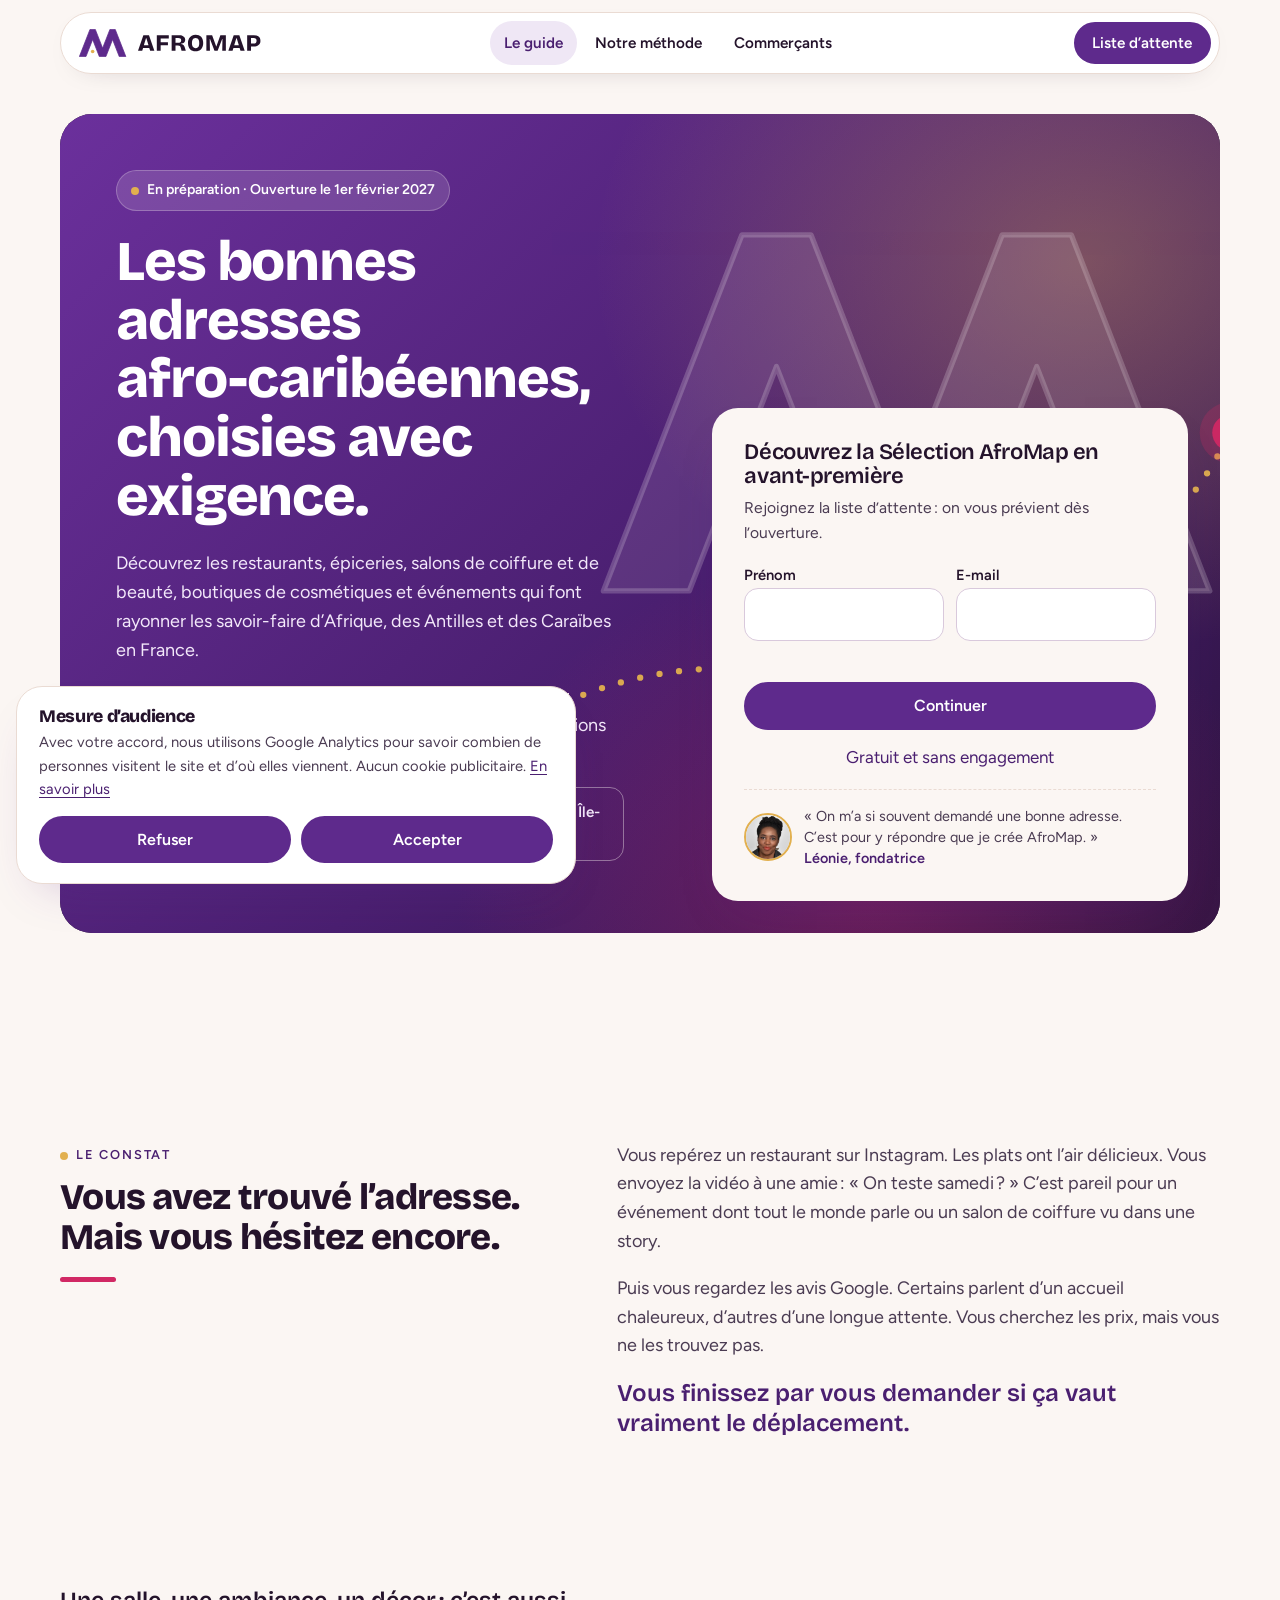
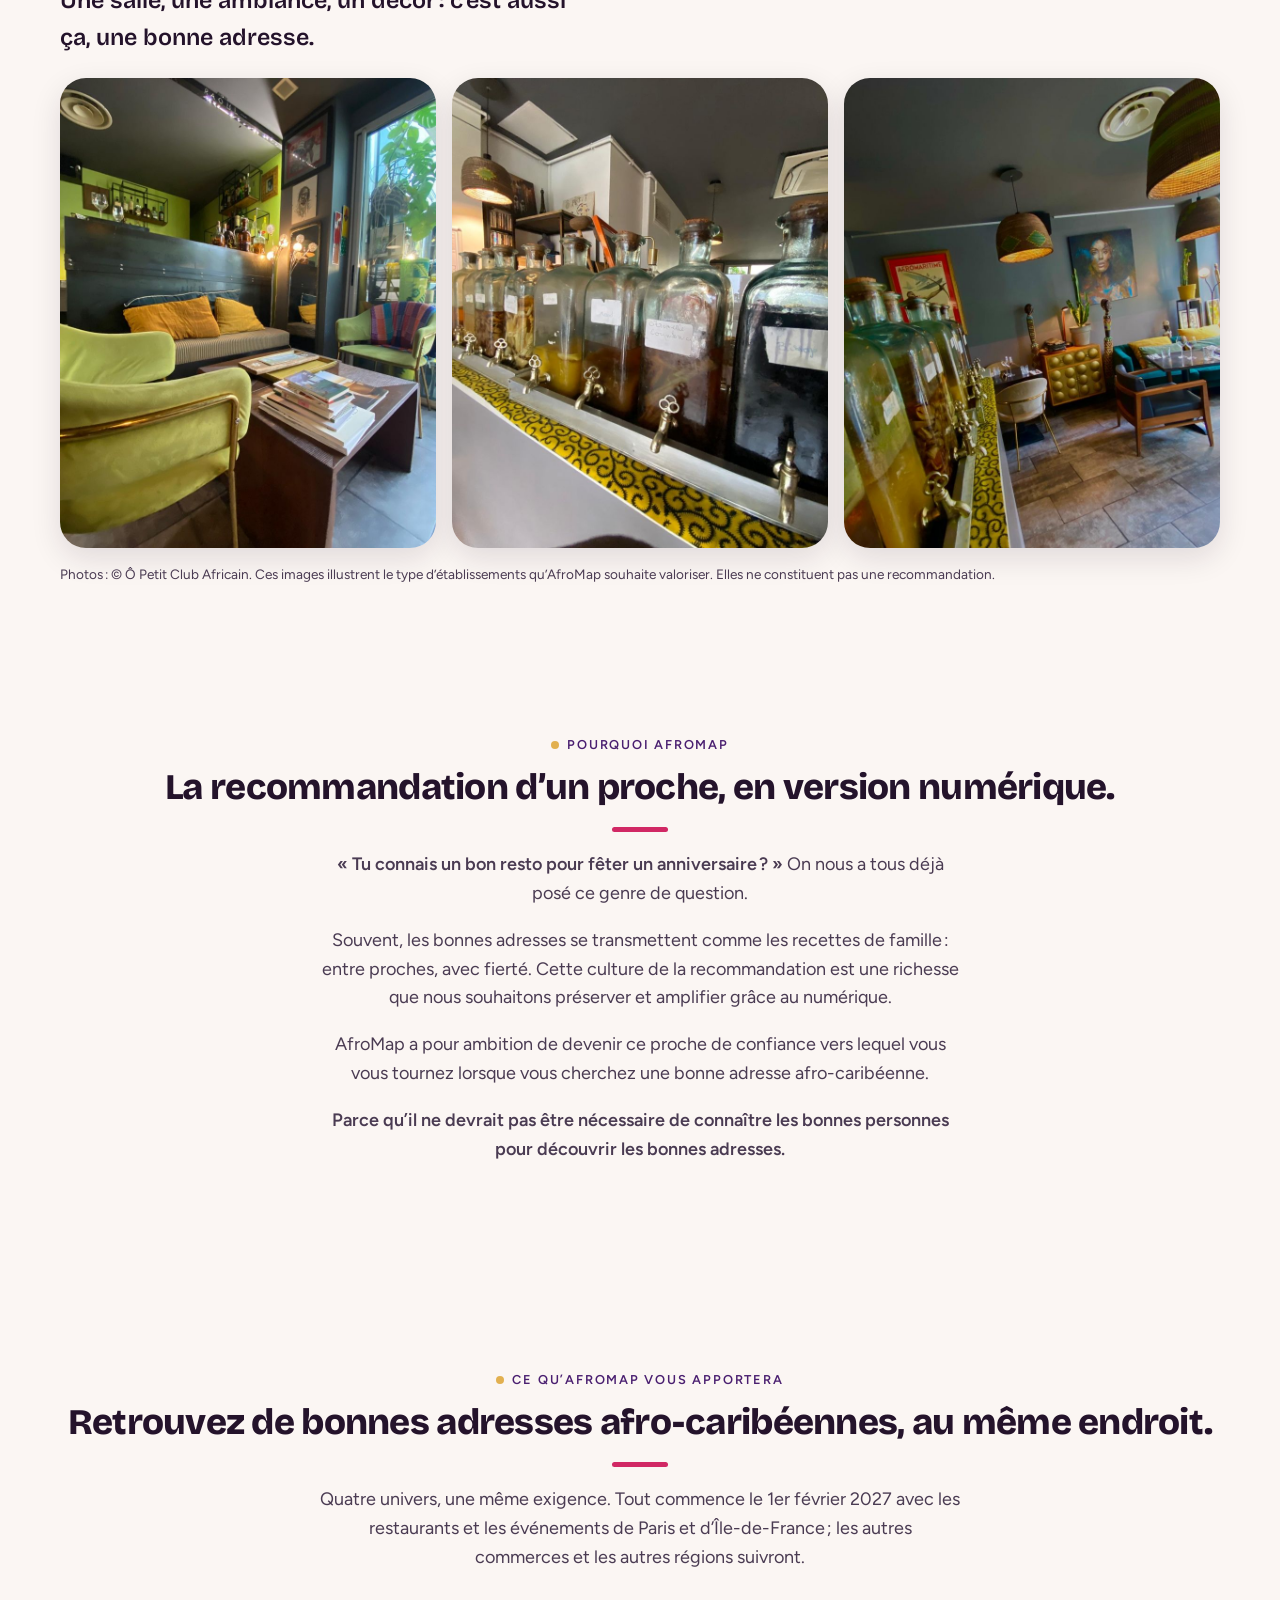
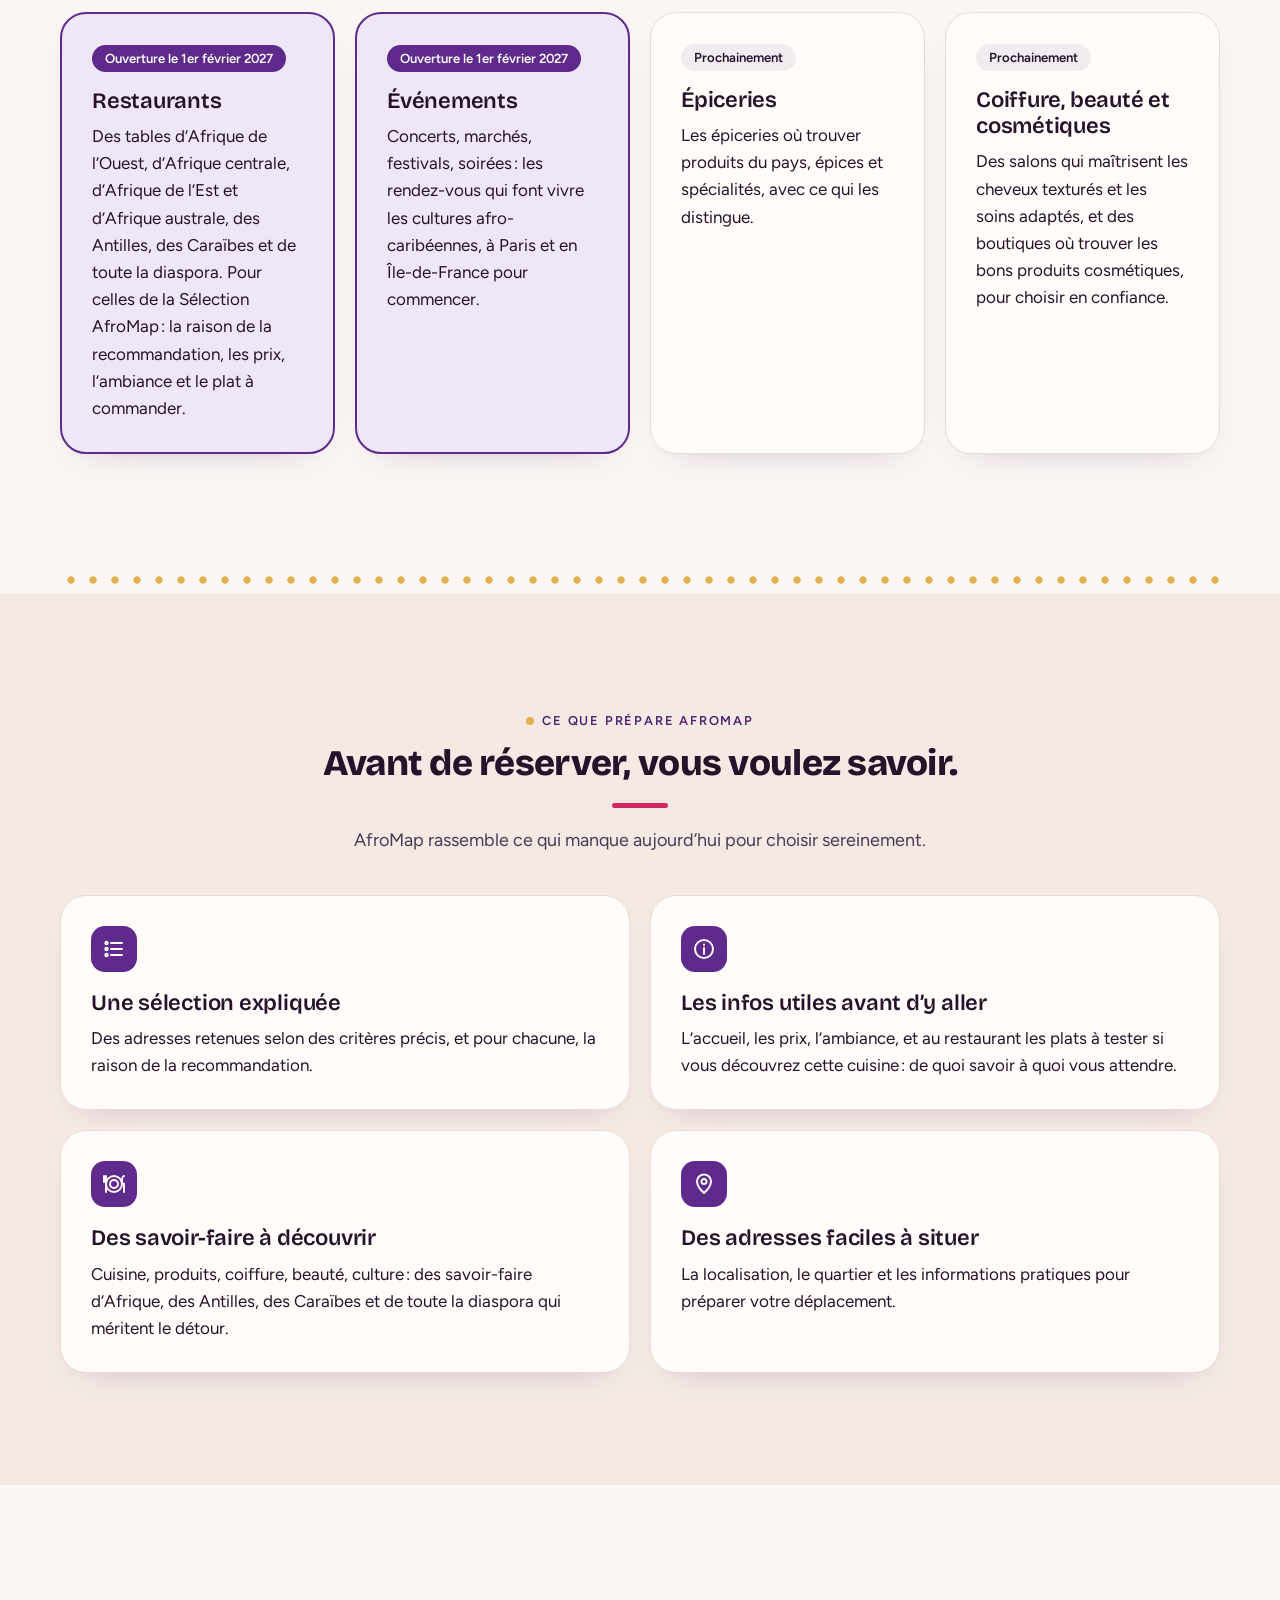
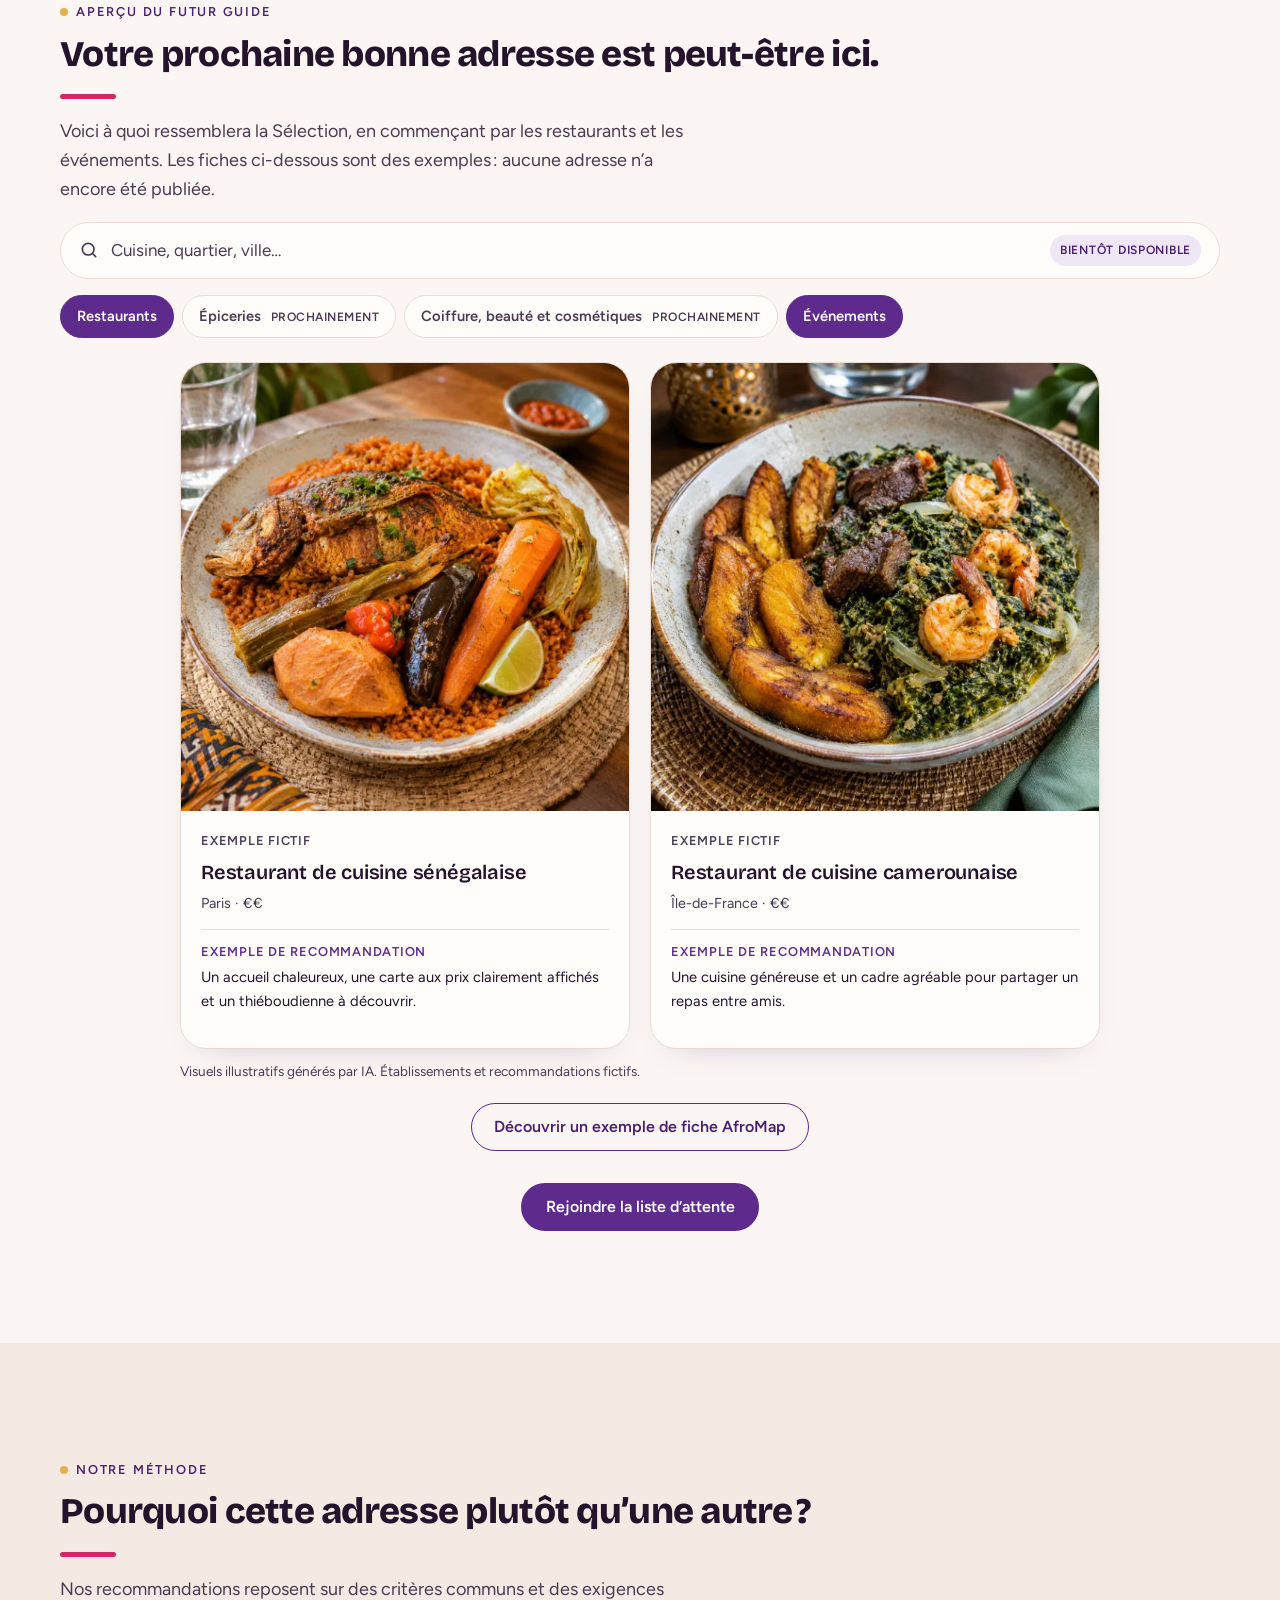
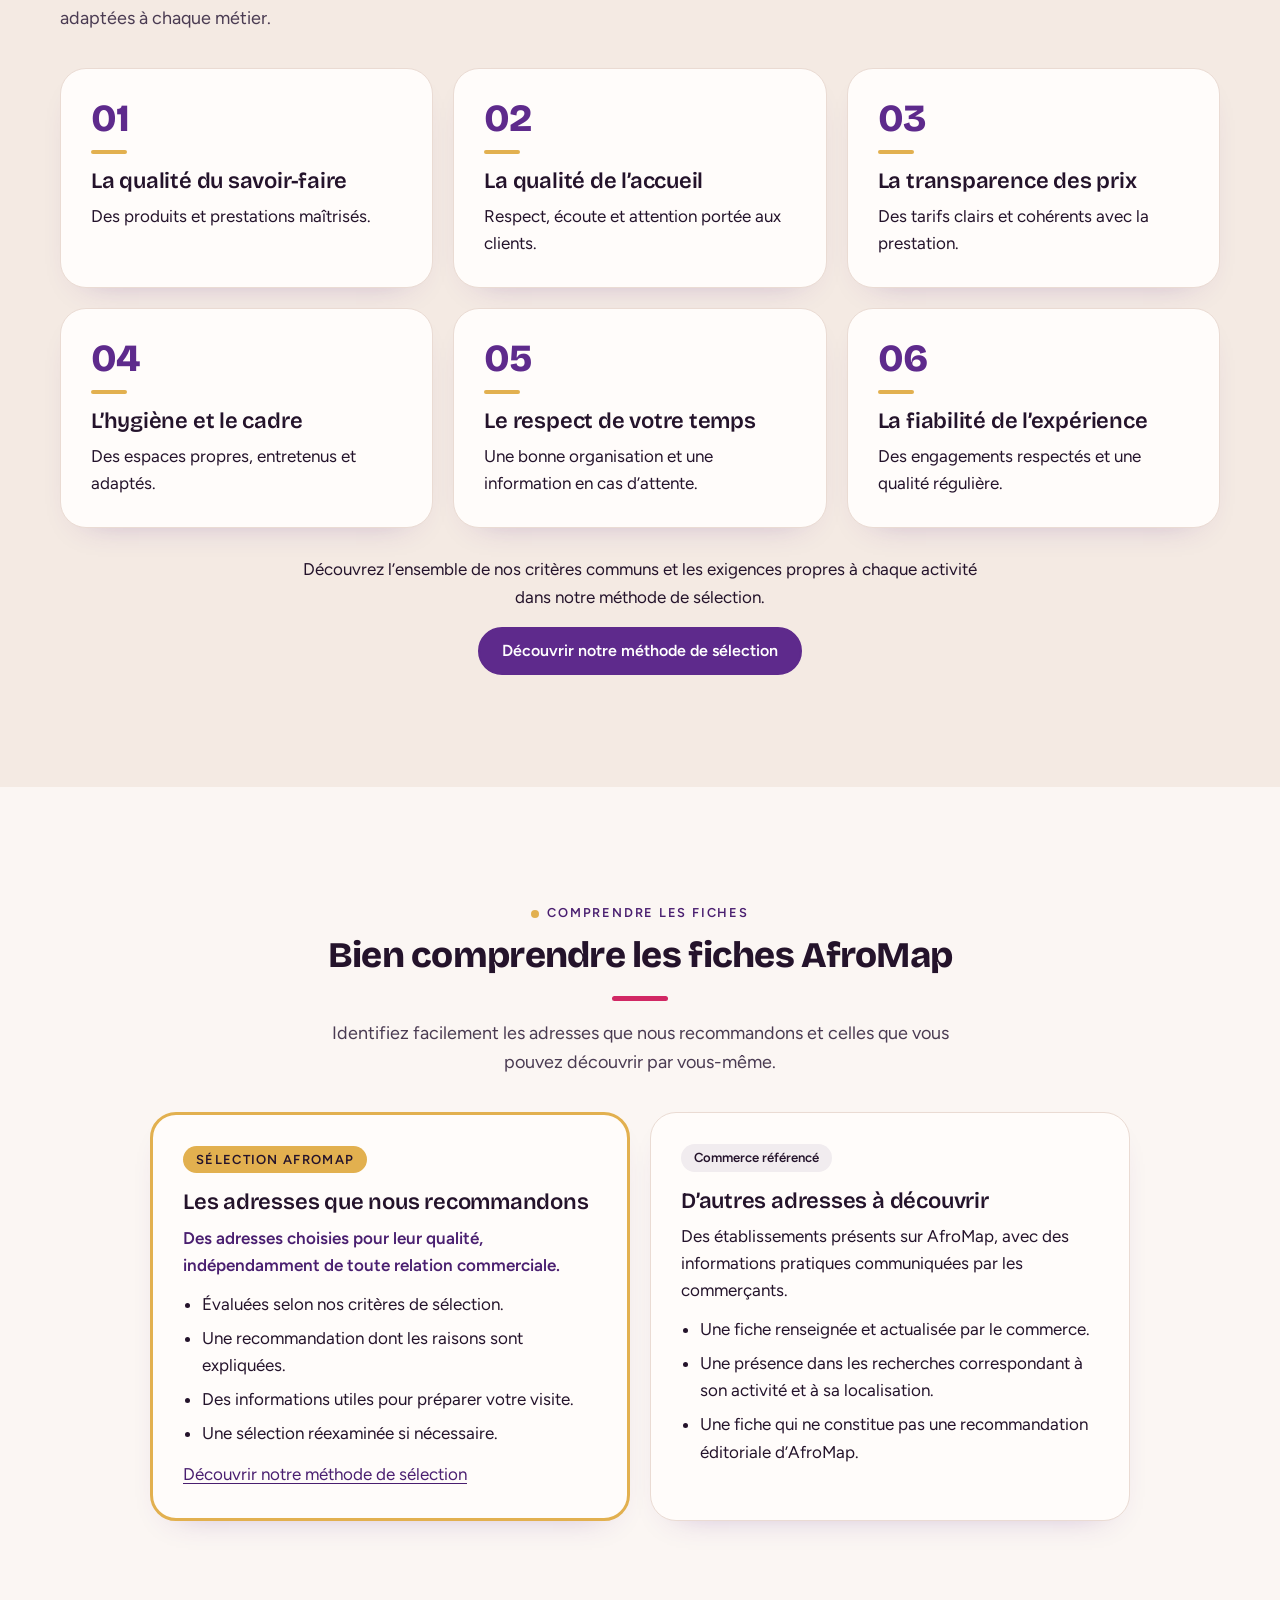
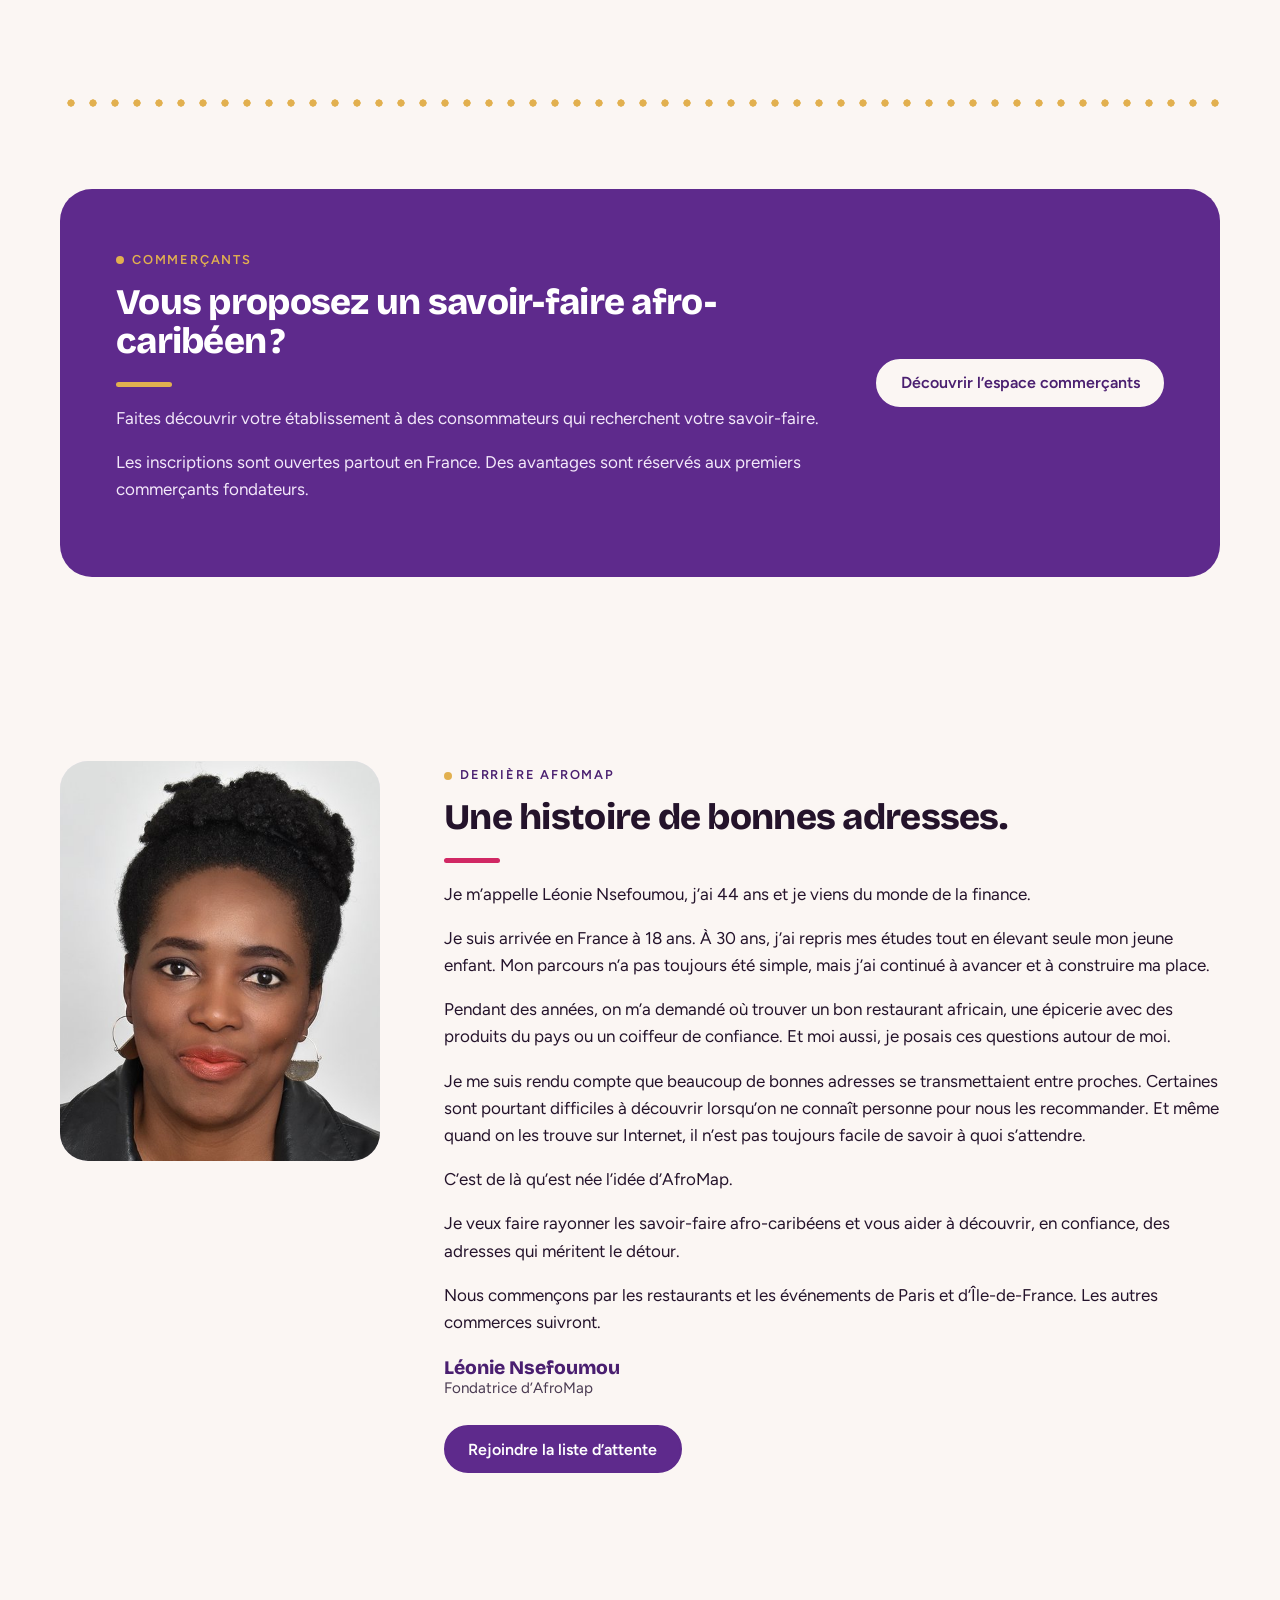
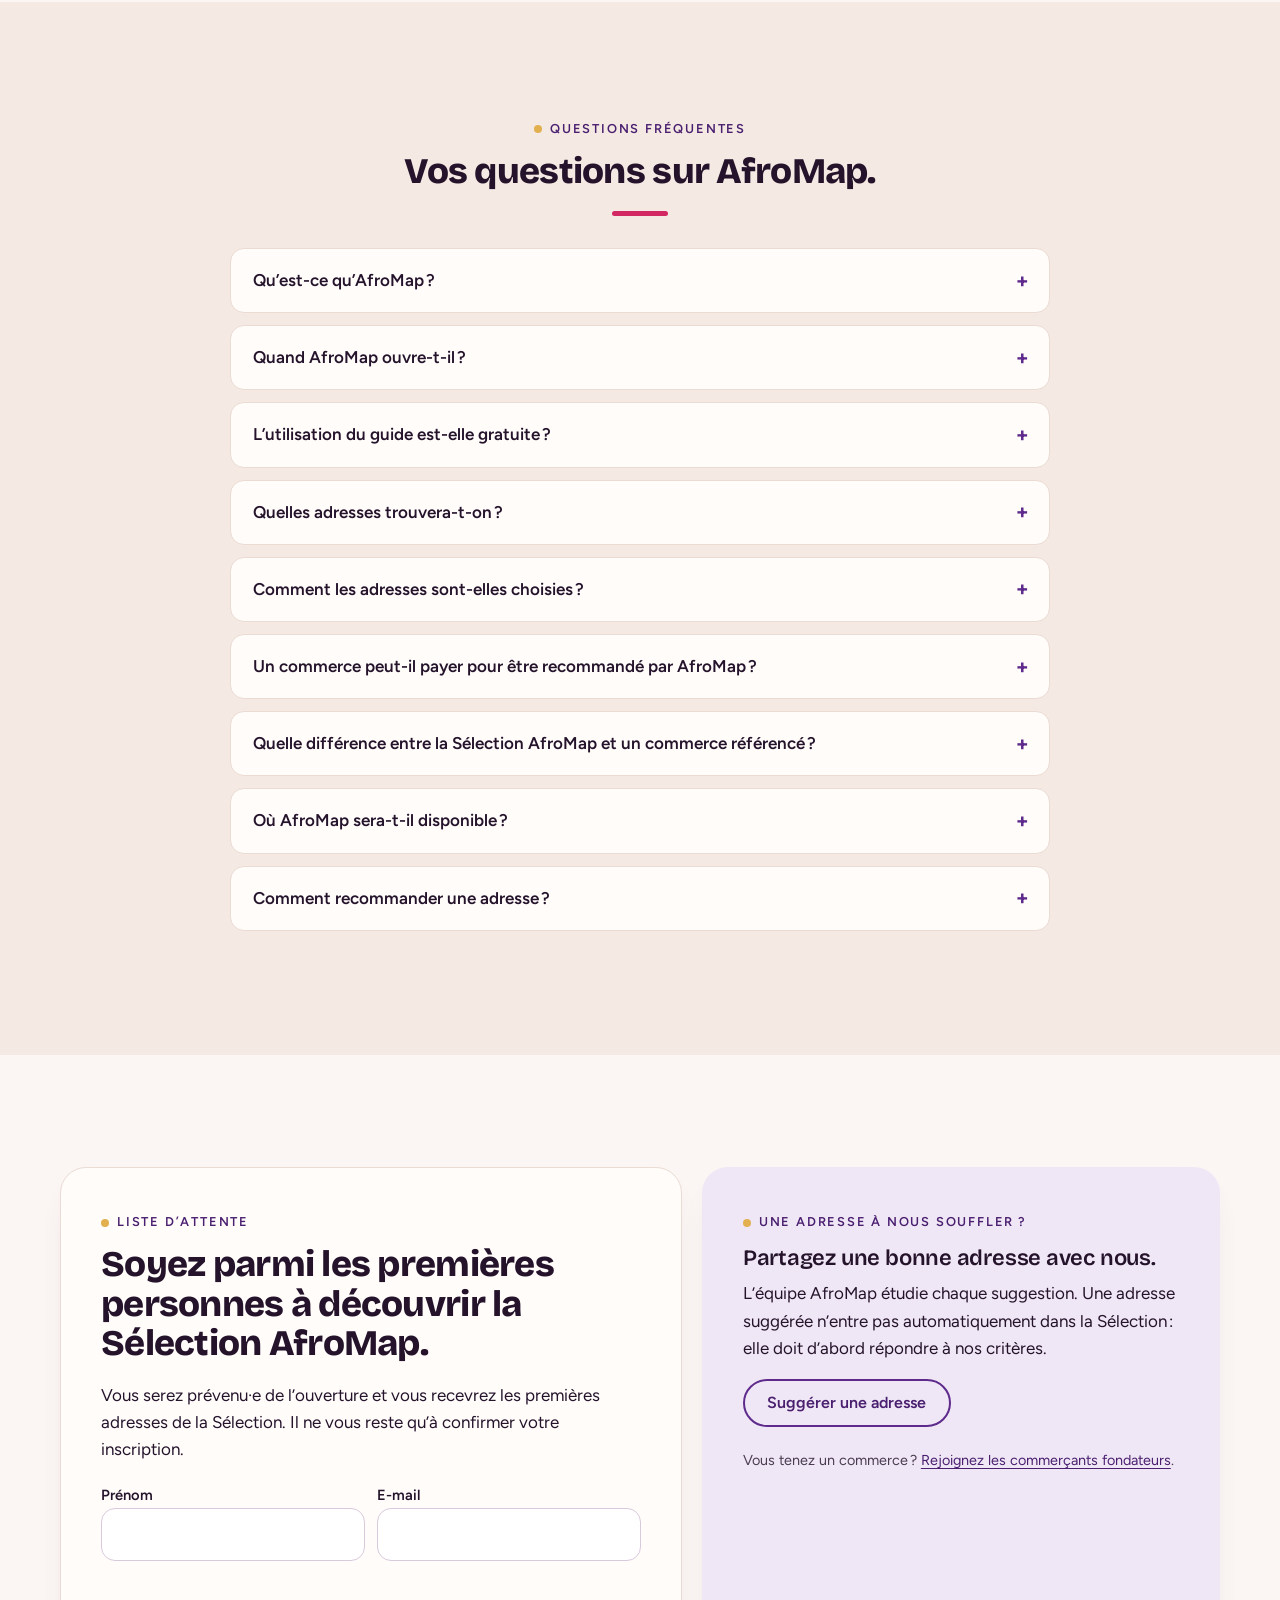
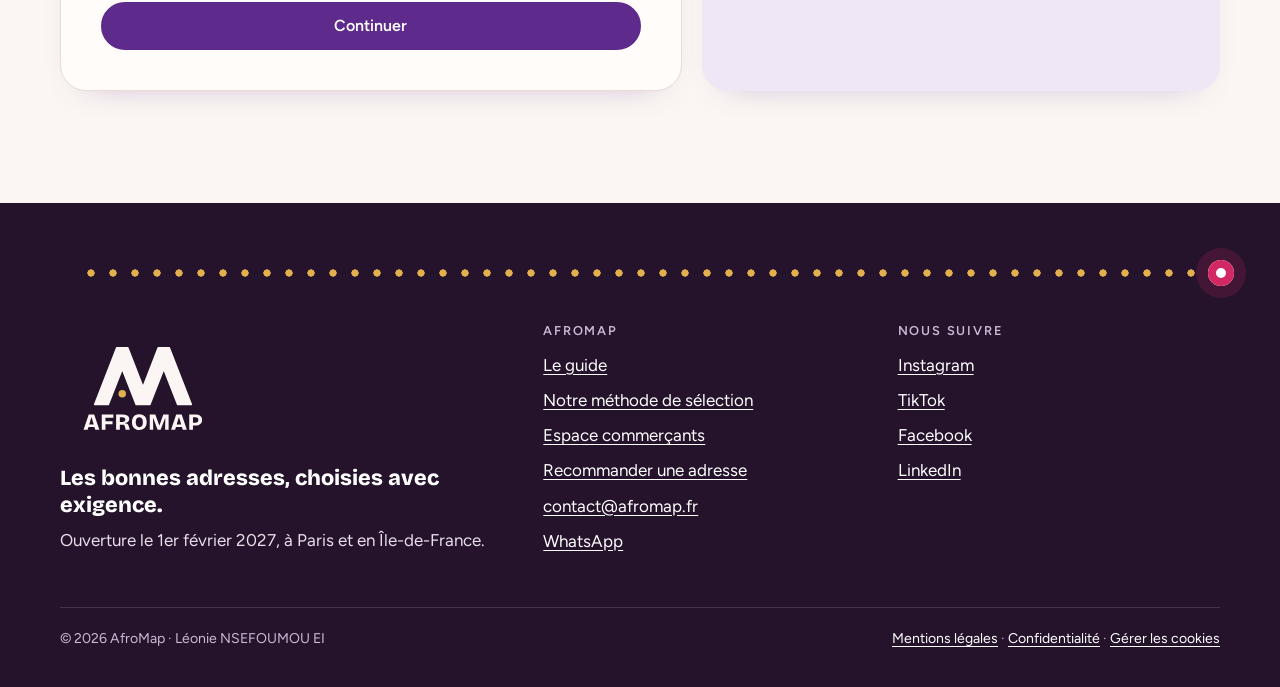
==== commit 072e78ef: "Update index.html" ====
--- a/index.html
+++ b/index.html
@@ -105,7 +105,7 @@
     <div class="center"><span class="eyebrow">Ce qu’AfroMap vous apportera</span><h2 class="t" id="uni-t">Retrouvez de bonnes adresses afro-caribéennes, au même endroit.</h2>
     <p class="lead">Quatre univers, une même exigence. Tout commence le 1er février 2027 avec les restaurants et les événements de Paris et d’Île-de-France ; les autres commerces et les autres régions suivront.</p></div>
     <div class="grid g4" style="margin-top:40px">
-      <div class="card" style="border:2px solid var(--violet);background:var(--violet-soft)"><span class="tag" style="background:var(--violet);color:#fff">Ouverture le 1er février 2027</span><h3>Restaurants</h3><p>Des tables d’Afrique de l’Ouest, d’Afrique centrale, d’Afrique de l’Est et d’Afrique australe, des Antilles, des Caraïbes et de toute la diaspora, choisies pour leur cuisine, leur accueil et leur régularité. Pour chacune : la raison de la recommandation, les prix, l’ambiance et le plat à commander.</p></div>
+      <div class="card" style="border:2px solid var(--violet);background:var(--violet-soft)"><span class="tag" style="background:var(--violet);color:#fff">Ouverture le 1er février 2027</span><h3>Restaurants</h3><p>Des tables d’Afrique de l’Ouest, d’Afrique centrale, d’Afrique de l’Est et d’Afrique australe, des Antilles, des Caraïbes et de toute la diaspora. Pour celles de la Sélection AfroMap : la raison de la recommandation, les prix, l’ambiance et le plat à commander.</p></div>
       <div class="card" style="border:2px solid var(--violet);background:var(--violet-soft)"><span class="tag" style="background:var(--violet);color:#fff">Ouverture le 1er février 2027</span><h3>Événements</h3><p>Concerts, marchés, festivals, soirées : les rendez-vous qui font vivre les cultures afro-caribéennes, à Paris et en Île-de-France pour commencer.</p></div>
       <div class="card"><span class="tag tag-ref">Prochainement</span><h3>Épiceries</h3><p>Les épiceries où trouver produits du pays, épices et spécialités, avec ce qui les distingue.</p></div>
       <div class="card"><span class="tag tag-ref">Prochainement</span><h3>Coiffure, beauté et cosmétiques</h3><p>Des salons qui maîtrisent les cheveux texturés et les soins adaptés, et des boutiques où trouver les bons produits cosmétiques, pour choisir en confiance.</p></div>
